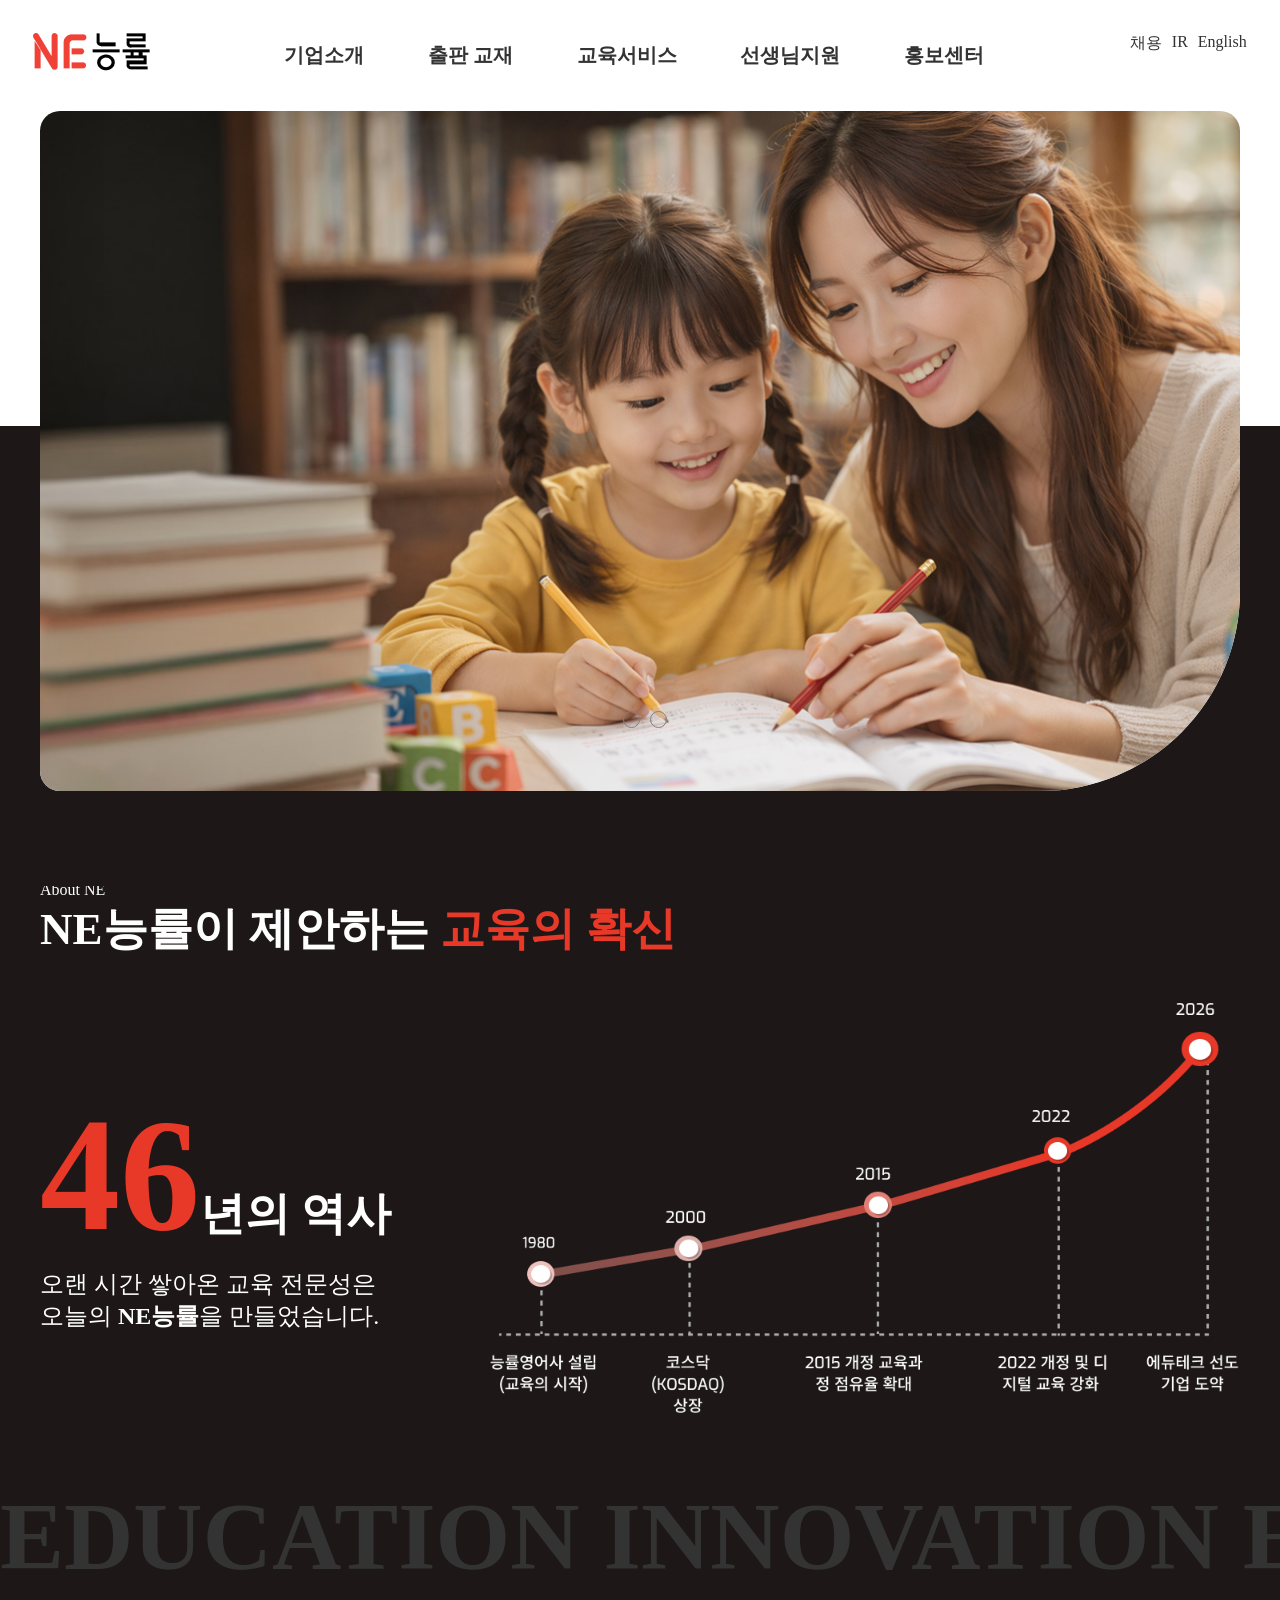
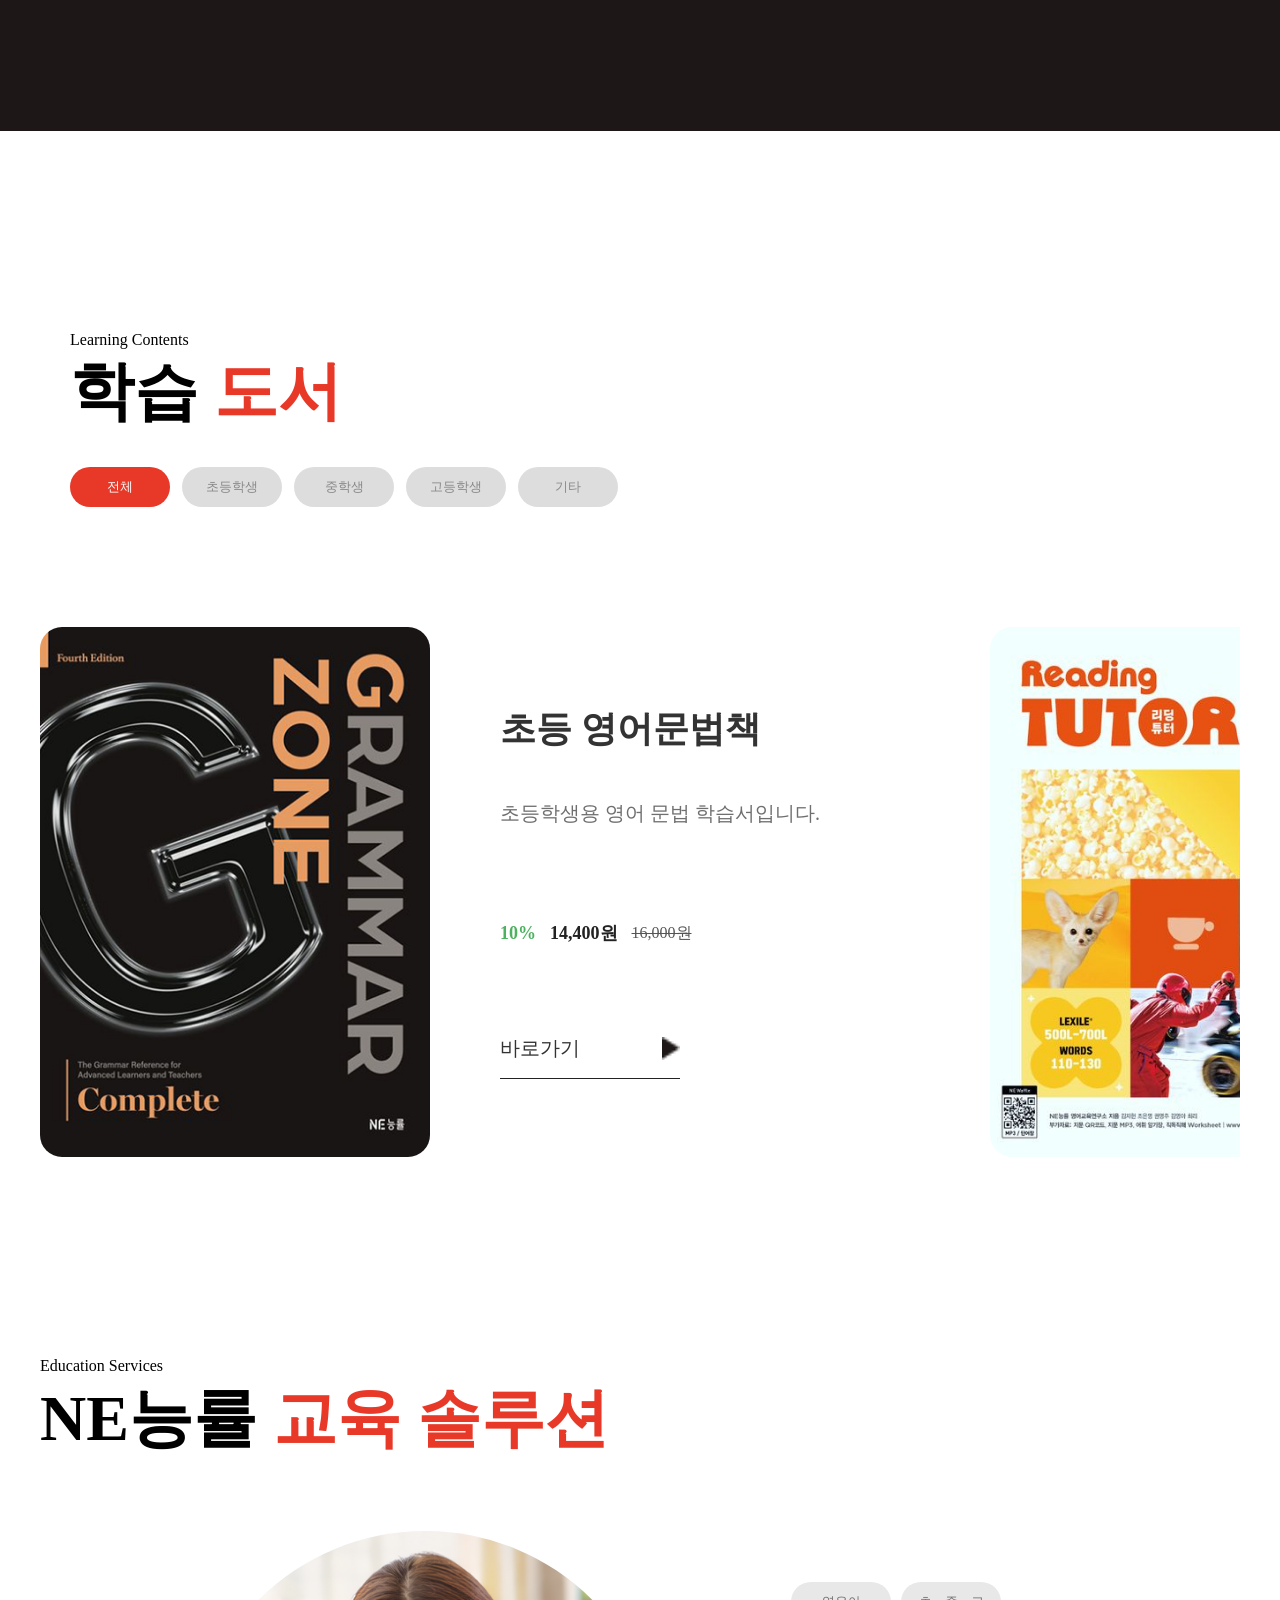
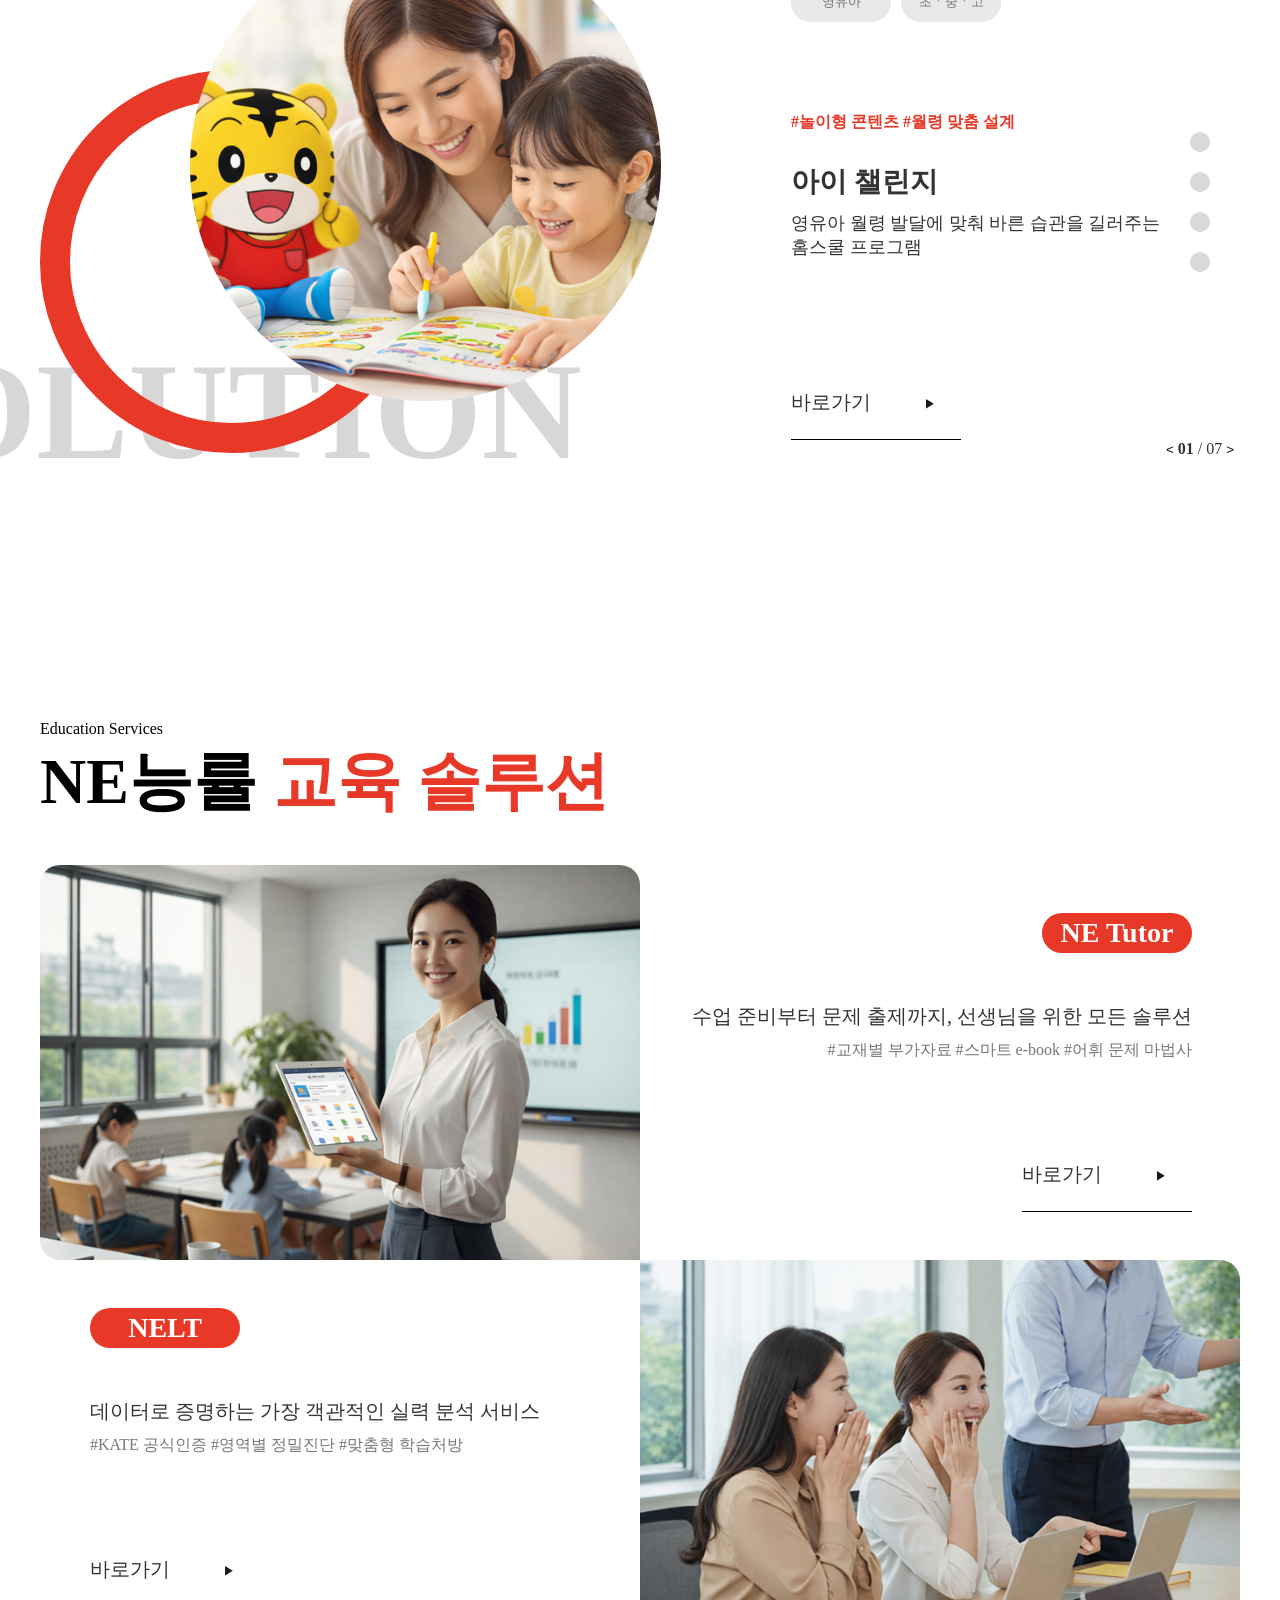
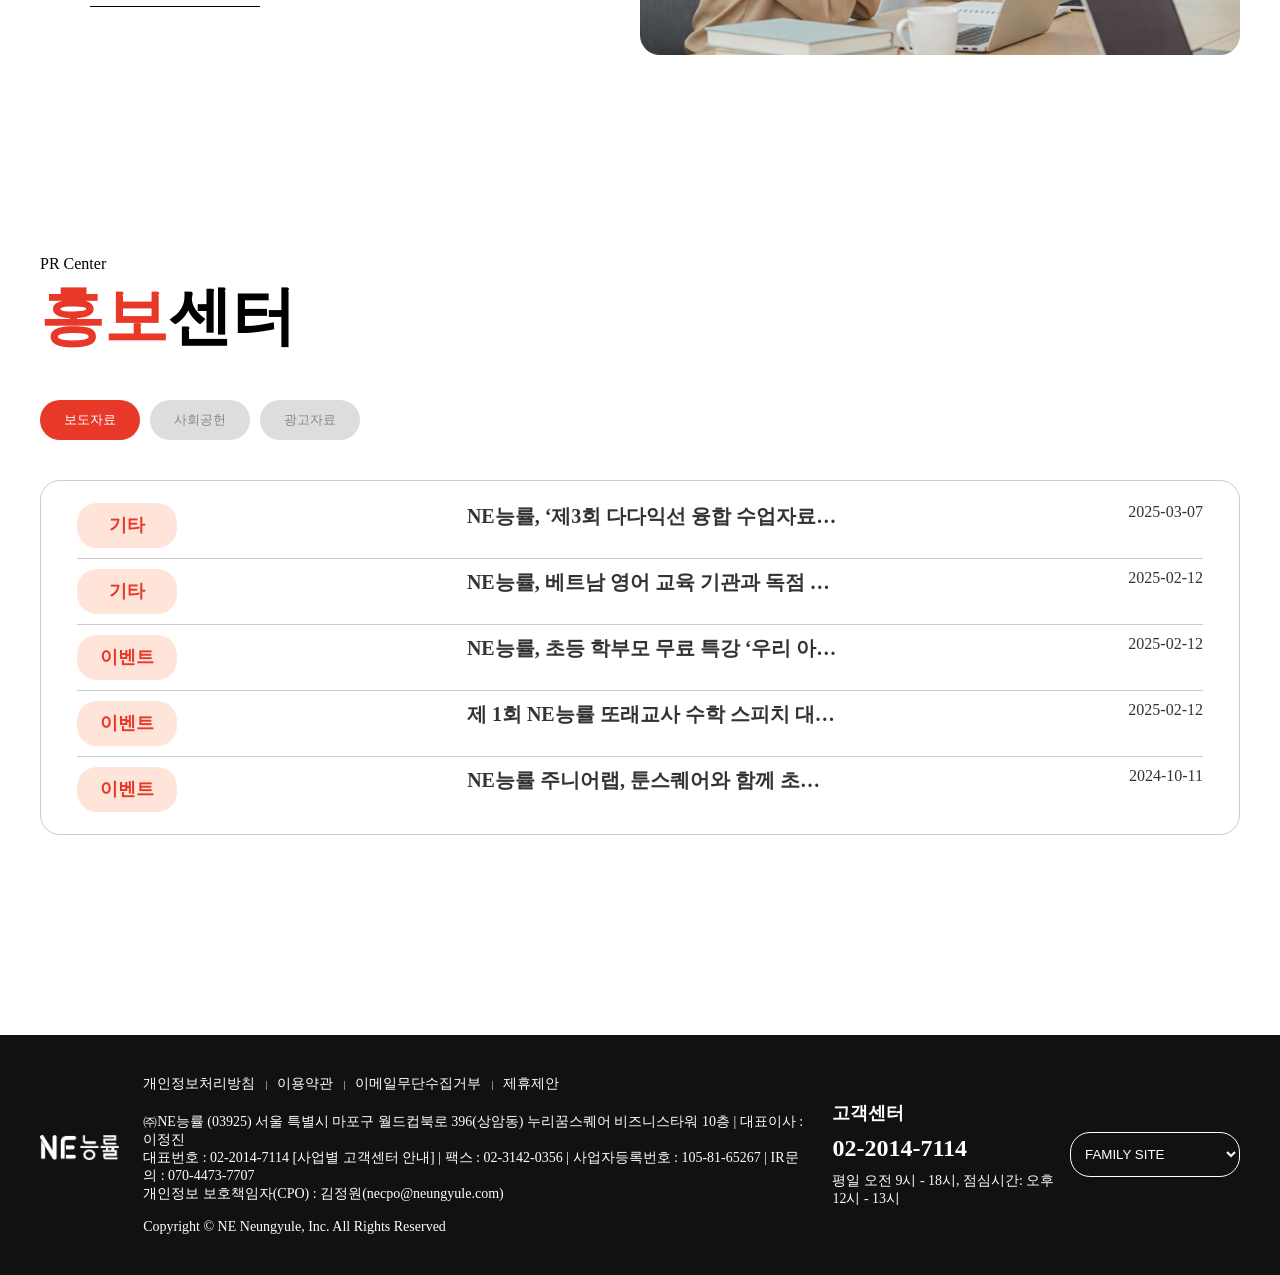
==== index.html @ dc70cdbf "Add files via upload" ====
<!DOCTYPE html>
<html lang="ko">
<head>
    <meta charset="UTF-8">
    <meta name="viewport" content="width=device-width, initial-scale=1.0">
    <title>NE 능률</title>
    <link rel="stylesheet" href="./css/reset.css">
    <link rel="stylesheet" href="./css/main.css">
    <script src="./js/jquery.js"></script>
    <script src="./js/jquery-ui.js"></script>
    <script src="./js/menu.js"></script>
</head>
<body>
    <div id="wrap">
        <header id="header">
            <div class="header_in">
                <div class="center_group">
                    <h1 class="logo"><a href="#"><img src="./images/로고.png" alt="로고이미지"></a></h1>
                    <nav id="nav">
                        <ul>
                            <li>
                                <a href="./sub1.html">기업소개</a>
                                <ul class="sub">
                                    <li><a href="#">인사말</a></li>
                                    <li><a href="#">연혁</a></li>
                                    <li><a href="#">CI 소개</a></li>
                                </ul>
                            </li>
                            <li>
                                <a href="#">출판 교재</a>
                                <ul class="sub">
                                    <li><a href="#">인사말</a></li>
                                    <li><a href="#">연혁</a></li>
                                    <li><a href="#">CI 소개</a></li>
                                </ul>
                            </li>
                            <li>
                                <a href="#">교육서비스</a>
                                <ul class="sub">
                                    <li><a href="#">인사말</a></li>
                                    <li><a href="#">연혁</a></li>
                                    <li><a href="#">CI 소개</a></li>
                                </ul>
                            </li>
                            <li>
                                <a href="#">선생님지원</a>
                                <ul class="sub">
                                    <li><a href="#">인사말</a></li>
                                    <li><a href="#">연혁</a></li>
                                    <li><a href="#">CI 소개</a></li>
                                </ul>
                            </li>
                            <li>
                                <a href="#">홍보센터</a>
                                <ul class="sub">
                                    <li><a href="#">인사말</a></li>
                                    <li><a href="#">연혁</a></li>
                                    <li><a href="#">CI 소개</a></li>
                                </ul>
                            </li>
                        </ul>
                    </nav>
                </div>
                <ul class="info_mn">
                    <li><a href="#">채용</a></li>
                    <li><a href="#">IR</a></li>
                    <li><a href="#">English</a></li>
                </ul>
                <div class="hamburger_btn">
                    <img src="./images/hamburger.png" alt="">
                </div>
            </div>
            <div class="submn_area">
            </div>
        </header>
        <main id="main">
                <div class="main_box"></div>
                <ul class="main_img">
                    <li><a href=""><img src="./images/main_img.png" alt="" srcset=""></a></li>
                    <li><a href=""><img src="./images/main_img2.png" alt="" srcset=""></a></li>
                </ul>
                <ul class="btn">
                    <li class="on"><a href="#"></a></li>
                    <li><a href="#"></a></li>
                </ul>
        </main>
        <section id="contents">
            <article id="history">
                <div class="h_section">
                    <div class="section_title">
                        <p>About NE</p>
                        <h4>NE능률이 제안하는 <span>교육의 확신</span></h4>
                    </div>
                    <div class="section_contents">
                        <div class="contents_l">
                            <h2><span>46</span>년의 역사</h2>
                            <P>오랜 시간 쌓아온 교육 전문성은<br>
                                오늘의 <b>NE능률</b>을 만들었습니다.</P>
                        </div>
                        <div class="contents_r">
                            <img src="./images/history.png" alt="">
                        </div>
                    </div>
                </div>
                 <p class="bottom_text">EDUCATION INNOVATION EDUCATION INNOVATION EDUCATION INNOVATION</p>
            </article>
            <article id="publish">
    <div class="p_section">
        <div class="section_title">
            <p>Learning Contents</p>
            <h4>학습 <span>도서</span></h4>
        </div>

        <div class="category">
            <button type="button" class="active" data-tab="all">전체</button>
            <button type="button" data-tab="elementary">초등학생</button>
            <button type="button" data-tab="middle">중학생</button>
            <button type="button" data-tab="high">고등학생</button>
            <button type="button" data-tab="etc">기타</button>
        </div>
    </div>

    <div class="books_wrap">
        <div class="slide_inner">
            <!-- 왼쪽 대표 책 + 가운데 설명 -->
            <div class="book_main">
                <div class="book_thumb">
                    <img id="mainBookImg" src="./images/book1.png" alt="초등 영어문법책">
                </div>

                <div class="book_info">
                    <h3 id="mainBookTitle">초등 영어문법책</h3>
                    <p class="b_txt" id="mainBookDesc">초등학생용 영어 문법 학습서입니다.</p>

                    <p class="price">
                        <span class="discount" id="mainBookDiscount">10%</span>
                        <span class="sale" id="mainBookSale">14,400원</span>
                        <del class="original" id="mainBookOriginal">16,000원</del>
                    </p>

                    <div class="go_btn">
                        <a id="mainBookLink" href="#">
                            <span>바로가기</span>
                            <img src="./images/Vector.png" alt="화살표">
                        </a>
                    </div>
                </div>
            </div>

            <!-- 오른쪽 미리보기 -->
            <div class="book_preview" id="previewList"></div>
        </div>
    </div>
</article>
            <article id="solution">
                    <div class="inner">
                        <div class="section_title">
                            <p>Education Services</p>
                            <h4>NE능률 <span>교육 솔루션</span></h4>
                        </div>
                        <div class="s_inner">
                            <div class="s_inner_l">
                                <div class="visual">
                                    <span class="bg_text">SOLUTION</span>
                                    <div class="red_circle"></div>
                                    <div class="main_circle"><img src="./images/soution_img1.png" alt=""></div>
                                </div>
                            </div>
                            <div class="s_inner_r">
                                <div class="r_text">
                                    <div class="category">
                                        <button>영유아</button>
                                        <button>초ㆍ중ㆍ고</button>
                                    </div>
                                    <span>#놀이형 콘텐츠 #월령 맞춤 설계</span>
                                    <h4>아이 챌린지</h4>
                                    <p>영유아 월령 발달에 맞춰 바른 습관을 길러주는<br>
                                        홈스쿨 프로그램</p>
                                    <div class="c_box">
                                        <a href="#">
                                            바로가기
                                            <img src="./images/Vector.png" alt="화살표">
                                        </a>
                                    </div>
                                </div>
                                <div class="slide_r">
                                    <div class="slide_btn">
                                        <button></button>
                                        <button></button>
                                        <button></button>
                                        <button></button>
                                    </div>
                                    <div class="slide_count">
                                        <button class="prev">&lt;</button>
                                        <span class="current">01</span>
                                        <span class="slash">/</span>
                                        <span class="total">07</span>
                                        <button class="next">&gt;</button>
                                    </div>
                                </div>
                                
                            </div>
                        </div>
                        

                    </div>

            </article>
                <article id="teacher">
                    <div class="t_section">
                        <div class="section_title">
                            <p>Education Services</p>
                            <h4>NE능률 <span>교육 솔루션</span></h4>
                        </div>
                        <div class="t_con">
                            <img src="./images/teacher_img1.png" alt="선생님이미지">
                            <div class="t_text">
                                <div class="red_btn"><a href="#">NE Tutor</a></div>
                                <p>수업 준비부터 문제 출제까지, 선생님을 위한 모든 솔루션</p>
                                <span>#교재별 부가자료 #스마트 e-book #어휘 문제 마법사</span>
                                <div class="t_box">
                                    <a href="#">
                                        바로가기
                                        <img src="./images/Vector.png" alt="화살표">
                                    </a>
                                </div>
                            </div>
                        </div>
                        <div class="b_con">
                            <div class="b_text">
                                <div class="red_btn"><a href="#">NELT</a></div>
                                <p>데이터로 증명하는 가장 객관적인 실력 분석 서비스</p>
                                <span>#KATE 공식인증 #영역별 정밀진단 #맞춤형 학습처방</span>
                                <div class="t_box">
                                    <a href="#">
                                        바로가기
                                        <img src="./images/Vector.png" alt="화살표">
                                    </a>
                                </div>
                            </div>
                            <img src="./images/teacher_img2.png" alt="선생님이미지">
                            
                        </div>
                    </div>
                </article>

                <article id="notice">
                    <div class="n_section">
                        <div class="section_title">
                            <p>PR Center</p>
                            <h4><span>홍보</span>센터</h4>
                        </div>
                        <div class="category">
                            <button class="active">보도자료</button>
                            <button>사회공헌</button>
                            <button>광고자료</button>
                        </div>
                        <div class="c_box c_box1">
                            <ul class="notice_wrap">
                                <li>
                                    <a href="#">
                                        <span class="n_category">기타</span>
                                        <strong class="title">NE능률, ‘제3회 다다익선 융합 수업자료 공모전’ 시상식 개최</strong>
                                        <span class="date">2025-03-07</span>
                                    </a>
                                </li>
                                <li>
                                    <a href="#">
                                        <span class="n_category">기타</span>
                                        <strong class="title">NE능률, 베트남 영어 교육 기관과 독점 계약 체결…글로벌 시장 확장 가속화</strong>
                                        <span class="date">2025-02-12</span>
                                    </a>
                                </li>
                                <li>
                                    <a href="#">
                                        <span class="n_category">이벤트</span>
                                        <strong class="title">NE능률, 초등 학부모 무료 특강 ‘우리 아이 진짜 문해력 키우는 달곰한 해법’ 진행</strong>
                                        <span class="date">2025-02-12</span>
                                    </a>
                                </li>
                                <li>
                                    <a href="#">
                                        <span class="n_category">이벤트</span>
                                        <strong class="title">제 1회 NE능률 또래교사 수학 스피치 대회 개최</strong>
                                        <span class="date">2025-02-12</span>
                                    </a>
                                </li>
                                <li>
                                    <a href="#">
                                        <span class="n_category">이벤트</span>
                                        <strong class="title">NE능률 주니어랩, 툰스퀘어와 함께 초중등 대상 ‘AI툰 영어독후감 경시대회’ 개최</strong>
                                        <span class="date">2024-10-11</span>
                                    </a>
                                </li>
                            </ul>
                        </div>
                        <div class="c_box c_box2"></div>
                        <div class="c_box c_box3"></div>

                    </div>

                </article>
        </section>
        <footer id="footer">
            <div class="footer_inner">
                <h1 class="logo">
                </h1>
                <div class="info">
                    <ul>
                        <li><a href="#">개인정보처리방침</a></li>
                        <li><a href="#">이용약관</a></li>
                        <li><a href="#">이메일무단수집거부</a></li>
                        <li><a href="#">제휴제안</a></li>
                    </ul>
                    <address>
                        ㈜NE능률 (03925) 서울 특별시 마포구 월드컵북로 396(상암동) 누리꿈스퀘어 비즈니스타워 10층 | 대표이사 : 이정진<br>
                        대표번호 : 02-2014-7114 [사업별 고객센터 안내] | 팩스 : 02-3142-0356 | 사업자등록번호 : 105-81-65267 | IR문의 : 070-4473-7707<br>
                        개인정보 보호책임자(CPO) : 김정원(necpo@neungyule.com)<br><br>
                        Copyright © NE Neungyule, Inc. All Rights Reserved
                    </address>
                </div>
                <div class="customer">
                    <h5>고객센터</h5>
                    <h3>02-2014-7114</h3>
                    <p>평일 오전 9시 - 18시, 점심시간: 오후 12시 - 13시</p>
                </div>
                <div class="family_site">
                    <select>
                        <option>FAMILY SITE</option>
                        <option value="https://www.naver.com/">아이챌린지</option>
                        <option value="https://www.naver.com/">NE kids</option>
                        <option value="https://www.naver.com/">NE Books</option>
                        <option value="https://www.naver.com/">NE Bulid & Grow</option>
                        <option value="https://www.naver.com/">NE Times</option>
                        <option value="https://www.naver.com/">NE Tutor</option>
                        <option value="https://www.naver.com/">NE능률 주니어랩</option>
                        <option value="https://www.naver.com/">NELT</option>
                    </select>
                </div>
            </div>

        </footer>
    </div>
    <script>
        
    </script>
</body>
</html>
---- css/main.css ----
#wrap{
    width: 100%;
}
#header{
    width: 100%;
    height: auto;
}
#header .header_in{
    margin: 0 auto;
    width: 100%;
    max-width: 1500px;
    background-color: #fff;
    display: flex;
    justify-content: space-between;
    padding: 2.6% 0;
    box-sizing: border-box;
    
}
#header .center_group{
    width: 70%;
    display: flex;
    justify-content: space-between;
    align-items: center;
}
#nav{
    width: 720px;
}
#nav > ul{
    display: flex;
    justify-content: space-between;
    gap:2vw;
}
#nav li{
    margin-right: 20px;
    position: relative;
}
#nav a{
    font-size: 20px;
    font-weight: 700;
}

#header .info_mn{
    display: flex;
    gap: 10px;
}
#header .info_mn a{
    font-size: 16px;
}
#header .hamburger_btn{
    display: none;
}
#header{
    position: relative;
}
#nav .sub{
    position: absolute;
    top: 300%;
    left: 50%;
    transform: translateX(-50%);
    min-width: 160px;
    padding-top: 20px;
    text-align: center;
    z-index: 200;
}
#nav .sub li{
    padding: 10px 0;
}
#nav .sub li a{
    display: block;
    font-size: 18px;
    font-weight: 400;
    white-space: nowrap;
}
.submn_area{
    position: absolute;
    top: 100%;
    left: 0;
    z-index: 100;
    width: 100%;
    height: 250px;
    background: #f8f8f8;
    overflow: hidden;
    border-top:1px solid #ccc;
    border-radius: 0 0 50px 50px;
}

#main{
    width: 100%;
    height: 770px;
    position: relative;
}
#main .main_box{
    width: 100%;
    height: 460px;
    background-color: #1D1717;
    position: absolute;
    top: 315px;
}
#main .main_img{
    margin: 0 auto;
    width: calc(100% - 80px);
    max-width: 1500px;
    /* min-height: 230px;
    max-height: 680px; */
    height: 680px;
    border-radius: 20px 20px 200px 20px;
    background-color: aliceblue;
    position: absolute;
    top: 0;
    left: 50%;
    transform: translateX(-50%);
    overflow: hidden;
}
#main .main_img li img{
    width: 100%;
    height: 100%;
    object-fit: cover;
    display: block;
}
.main_img li{
    position: absolute;
}
.main_img li:nth-child(1){
    width: 100%;
    height: 100%;
    top: 0;
    left: 0;
}
.main_img li:nth-child(2){
    width: 100%;
    height: 100%;
    top: 0;
    left: 100%;
}
#main .btn{
    position: absolute;
    top: 600px;
    left: 50%;
    transform: translateX(-50%);
}

#main .btn li{
    float: left;
    width: 15px;
    height: 15px;
    border: 1px solid gray;
    border-radius: 50%;
    margin-left: 10px;
    overflow: hidden;
}
#main .btn li:hover a{
    display: block;
    width: 15px;
    height: 15px;
    background-color: black;
}


#contents{
    width: 100%;
}
#history{
    width: 100%;
    height: 940px;
    background-color:#1D1717;
    overflow: hidden;
}
#history .h_section{
    margin: 0 auto;
    max-width: 1500px;
    width: 100%;
}
#history .section_title{
    padding-bottom: 40px;
}
#history .section_title p{
    font-size: 16px;
    color: #fff;
}
#history .section_title h4{
    font-size: 45px;
    color: #fff;
}
#history .section_title span{
    color: #E83828;
}
#history .section_contents{
    display: flex;
    justify-content: space-between;
    align-items: center;
}
#history .contents_l{
    width: 37%;
}
#history .contents_l h2{
    font-size: 45px;
    color: #fff;
}
#history .contents_l span{
    font-size: 160px;
    color: #E83828;
}
#history .contents_l p{
    font-size: 24px;
    color: #fff;
}
#history .contents_r{
    width: 63%;
}
#history .contents_r>img{
    width: 100%;
}
#history .bottom_text{
    padding-top: 5%;
    font-size: 96px;
    color: #333;
    font-weight: 900;
    white-space: nowrap;
    overflow: hidden;
}
#publish{
        width: 100%;
        overflow: hidden; /* 오른쪽 일부 잘리게 */
        padding: 30px 0 80px;
        margin-top: 200px;
    }

    /* 제목/버튼 영역 */
    #publish .p_section{
        width: 100%;
        max-width: 1500px;
        margin: 0 auto;
        padding: 0 30px;
    }

    #publish .section_title{
        margin-bottom: 40px;
    }

    #publish .section_title p{
        font-size: 16px;
        color: #000;
        margin-bottom: 8px;
    }

    #publish .section_title h4{
        font-size: 64px;
        line-height: 1.1;
        font-weight: 800;
        color: #000;
    }

    #publish .section_title span{
        color: #E83828;
    }

    #publish .category{
        display: flex;
        gap: 12px;
        flex-wrap: wrap;
    }

    #publish .category button{
        width: 100px;
        height: 40px;
        border-radius: 50px;
        background-color:#ddd;
        color: #888;
        border: none;
        cursor: pointer;
    }

    #publish .category button.active{
        background: #E83828;
        color: #fff;
    }

    /* 책 전체 영역 */
    #publish .books_wrap{
        width: 100%;
        margin-top: 120px;
        margin-left: 13%;
        overflow: hidden; /* 오른쪽 일부 잘리게 */
    }

    /*
      이 줄이 핵심
      가운데 정렬된 컨테이너가 아니라
      왼쪽에서 시작해서 오른쪽이 잘리도록 크게 잡음
    */
    #publish .slide_inner{
        display: flex;
        align-items: center;
        gap: 90px;
        width: max-content;
    }

    #publish .book_main{
        display: flex;
        align-items: center;
        gap: 70px;
        flex-shrink: 0;
    }

    #publish .book_thumb{
        flex-shrink: 0;
    }

    #publish .book_thumb img{
        width: 390px;
        height: 530px;
        object-fit: cover;
        border-radius: 22px;
        display: block;
    }

    #publish .book_info{
        width: 400px;
        flex-shrink: 0;
    }

    #publish .book_info h3{
        font-size: 36px;
        line-height: 1.35;
        margin-bottom: 42px;
        word-break: keep-all;
    }

    #publish .b_txt{
        font-size: 20px;
        line-height: 1.8;
        color: #6f6f6f;
        margin-bottom: 90px;
        word-break: keep-all;
    }

    #publish .price{
        display: flex;
        align-items: center;
        gap: 14px;
        margin-bottom: 90px;
        flex-wrap: wrap;
    }

    #publish .discount{
        font-size: 18px;
        font-weight: 700;
        color: #4db25f;
    }

    #publish .sale{
        font-size: 18px;
        font-weight: 700;
        color: #222;
    }

    #publish .original{
        font-size: 16px;
        color: #555;
    }

    #publish .go_btn{
        width: 180px;
        padding-bottom: 16px;
        border-bottom: 1px solid #222;
    }

    #publish .go_btn a{
        display: flex;
        align-items: center;
        justify-content: space-between;
        font-size: 20px;
    }

    #publish .go_btn img{
        width: 18px;
        display: block;
    }

    /* 오른쪽 미리보기 */
    #publish .book_preview{
        display: flex;
        align-items: center;
        gap: 90px;
        flex-shrink: 0;
    }

    #publish .preview_item{
        flex-shrink: 0;
        cursor: pointer;
        transition: 0.3s;
        opacity: 1;
    }

    #publish .preview_item img{
        width: 390px;
        height: 530px;
        object-fit: cover;
        border-radius: 22px;
        display: block;
    }

    /* 선택된 오른쪽 책은 살짝 떠보이게 */
    #publish .preview_item.active{
        transform: translateY(-8px);
    }

    /* 비선택 미리보기는 살짝 어둡게 */
    #publish .preview_item.dim{
        opacity: 0.55;
    }

    #publish .preview_item:hover{
        transform: translateY(-8px);
    }

#solution{
    width: 100%;
}
#solution .inner{
    margin: 200px auto;
    width: 100%;
    max-width: 1500px;

}
#solution .section_title{
    padding-bottom: 40px;
}
#solution .section_title p{
    font-size: 16px;
    color: #000;
}
#solution .section_title h4{
    font-size: 64px;
    font-weight: 800;
    color: #000;
}
#solution .section_title span{
    color: #E83828;
}
#solution .s_inner_l{
    width: 56%;
    display: flex;
    align-items: center;
}
#solution .s_inner{
    display: flex;
    justify-content: space-between;

}
#solution .s_inner_r{
    display: flex;
    align-items: center;
}
#solution .category{
    display: flex;
    gap: 10px;
}
#solution .category button{
    width: 100px;
    height: 40px;
    border-radius: 50px;
    background-color: #D9D9D9;
    color: #1D1717;
    border: none;
    opacity: 60%;
}
#solution .slide_btn{
    display: flex;
    flex-direction: column;
    justify-content: center;
    align-items: center;
    gap:20px;
    height: 600px;
}

#solution .slide_btn button{
    width: 20px;
    height: 20px;
    border-radius: 50%;
    border: none;
    background: #d9d9d9;
    padding: 0;
    cursor: pointer;
}
#solution .r_text{
    width:calc(100% - 80px);
    display: flex;
    flex-direction: column;
    justify-content: center;
}
#solution .slide_r{
    width: 80px;
    height: 80%;
    display: flex;
    flex-direction: column;
    justify-content: space-between;
    align-items: center;
}
#solution .slide_count{
    font-size: 16px;
}
#solution .slide_count button{
    border: none;
    background-color: transparent;


}
#solution .slide_count .current{
    font-weight: 800;
}
#solution .r_text span{
    padding-top: 90px;
    font-size: 16px;
    color: #E83828;
    font-weight: 600;
}
#solution .r_text h4{
    padding-top: 30px;
    font-size: 28px;
}
#solution .r_text .c_box{
    width: 170px;
    height: 50px;
    border-bottom: 1px solid #000;
}
#solution .r_text .c_box img{
    padding-left: 50px;
}
#solution .r_text a{
    font-size: 20px;
}
#solution .r_text p{
    padding-top: 10px;
    padding-bottom: 130px;
    font-size: 18px;
}

#solution .visual{
    position: relative;
    width: 100%;
    aspect-ratio: 84 / 70;
    min-height: 320px;
}
#solution .visual .bg_text{
    position: absolute;
    left: -28%;
    bottom: 0;
    font-size: 10.8vw;
    color: #D7D7D7;
    font-weight: 900;
}
#solution .visual .red_circle{
    position: absolute;
    left: 0;
    bottom: 3vw;
    width: 48%;
    aspect-ratio: 1 / 1;
    border-radius: 50%;
    border: 30px solid #E83828;

}
#solution .visual .main_circle{
    position: absolute;
    top: 0;
    right: 4vw;
    width: 70%;
    aspect-ratio: 1 / 1;
    border-radius: 50%;
    background-color: #ccc;
    overflow: hidden;
}
#solution .visual .main_circle img{
    width: 100%;
}
#teacher{
    width: 100%;
}
#teacher .t_section{
    margin: 0 auto;
    width: 100%;
    max-width: 1500px;
}
#teacher .section_title{
    padding-bottom: 40px;
}
#teacher .section_title p{
    font-size: 16px;
    color: #000;
}
#teacher .section_title h4{
    font-size: 64px;
    color: #000;
}
#teacher .section_title span{
    color: #E83828;
}
#teacher .t_con{
    display: flex;
    justify-content: space-between;
}
#teacher .t_con > img{
    width: 50%;
    max-height: 450px;
    height: auto;
    object-fit: cover;
    border-radius: 20px 20px 0 20px;
}
#teacher .t_text{
    max-height: 450px;
    height: auto;
    padding: 4%;
    display: flex;
    flex-direction: column;
    justify-content: center;
    box-sizing: border-box;
    align-items: flex-end;
}
#teacher .b_text{
    max-height: 450px;
    height: auto;
    padding: 4%;
    display: flex;
    flex-direction: column;
    justify-content: center;
    box-sizing: border-box;
}
#teacher .red_btn{
    width: 150px;
    height: 40px;
    background-color: #E83828;
    border-radius: 20px;
    display: flex;
    justify-content: center;
    align-items: center;
}
#teacher .red_btn a{
    font-size: 28px;
    color: #fff;
}
#teacher .t_text span{
    font-size: 16px;
    padding-top: 10px;
    color: #777;
}
#teacher .t_text .t_box{
    padding-top: 100px;
    width: 170px;
    height: 50px;
    border-bottom: 1px solid #000;
}
#teacher .t_box a{
    font-size: 20px;
}
#teacher .t_text .t_box > img{
    padding-left: 50px;
}


#teacher .b_con{
    display: flex;
    justify-content: space-between;
}
#teacher .b_con > img{
    width: 50%;
    max-height: 450px;
    height: auto;
    object-fit: cover;
    border-radius: 0 20px 20px 20px;
}
#teacher .red_btn{
    width: 150px;
    height: 40px;
    background-color: #E83828;
    border-radius: 20px;
    display: flex;
    justify-content: center;
    align-items: center;
}
#teacher .red_btn a{
    font-size: 28px;
    color: #fff;
    font-weight: 700;
}
#teacher .t_text p,.b_text p{
    font-size: 20px;
    padding-top: 50px;
}
#teacher .b_text span{
    font-size: 16px;
    padding-top: 10px;
    color: #777;
}
#teacher .b_text .t_box{
    padding-top: 100px;
    width: 170px;
    height: 50px;
    border-bottom: 1px solid #000;
}
#teacher .t_box a{
    font-size: 20px;
}
#teacher .b_text, .t_box img{
    padding-left: 50px;
}

#notice{
    width: 100%;
}
#notice .n_section{
    margin: 200px auto;
    width: 100%;
    max-width: 1500px;
    
}
#notice .section_title{
    padding-bottom: 40px;
}
#notice .section_title p{
    font-size: 16px;
    color: #000;
}
#notice .section_title h4{
    font-size: 64px;
    color: #000;
}
#notice .section_title span{
    color: #E83828;
}

#notice .category{
    display: flex;
    gap: 10px;
}
#notice .category button{
    width: 100px;
    height: 40px;
    border-radius: 50px;
    background-color: #D9D9D9;
    color: #1D1717;
    border: none;
    cursor: pointer;
}
#notice .notice_wrap{
    width: 100%;
    padding: 1% 3%;
    border: 1px solid #ccc;
    border-radius: 20px;
    box-sizing: border-box;
    margin-top: 40px;
}
#notice .notice_wrap li{
    border-bottom:1px solid #ccc ;
}
#notice .notice_wrap li:last-child{
    border: none;
}
#notice .notice_wrap a{
    display: flex;
    justify-content: space-between;
    padding: 10px 0;

}
#notice .n_category{
    display: inline-block;
    width: 100px;
    height: 45px;
    background-color: #FFE5D9;
    color: #E83828;
    border-radius: 20px;
    text-align: center;
    line-height: 45px;
    font-size: 18px;
    font-weight: 600;
}
#notice .title{
    width: 33%;
    font-size: 20px;
    white-space:nowrap;
    overflow: hidden;
    text-overflow: ellipsis;
}
#notice .date{
    font-size: 16px;
}
#notice .c_box2{
    width: 100%;
    padding: 1% 3%;
    border: 1px solid #ccc;
    border-radius: 20px;
    box-sizing: border-box;
    margin-top: 40px;
}
#notice .c_box3{
    width: 100%;
    padding: 1% 3%;
    border: 1px solid #ccc;
    border-radius: 20px;
    box-sizing: border-box;
    margin-top: 40px;
}
#notice .category button {
    background: #ddd;
    color: #888;
}

#notice .category button.active {
    background: #E83828;
    color: #fff;
}
#footer{
    width: 100%;
    background-color: #111;
}
#footer .footer_inner{
    margin: 0 auto;
    padding: 40px 0;
    width: 100%;
    max-width: 1500px;
    box-sizing: border-box;
    display: flex;
    justify-content: space-between;
    align-items: center;
}
#footer .logo{
    width: 100px;
    height: 40px;
    background:url(../images/footer_logo.png) no-repeat 50% 0;
    background-size: contain;
}
#footer .info{
    width: 840px;
    color: #fff;
    font-size: 14px;
    padding: 0 2%;
}
#footer .customer{
    width: 300px;
    color: #fff;
    display: flex;
    flex-direction: column;
    justify-content: center;
    gap: 10px;
}
#footer .customer h5{
    font-size: 18px;
}
#footer .customer p{
    font-size: 14px;
}
#footer .customer h3{
    font-size: 24px;
}

#footer .family_site select{
    width: 170px;
    height: 45px;
    border: 1px solid #fff;
    background-color: transparent;
    border-radius: 20px;
    color: #fff;
    padding: 10px;
}
#footer .family_site select option{
    color: #000;
}
#footer .info ul{
    display: flex;
}
#footer .info li a{
    color: #fff;
}
#footer .info li::after{
    content: "|";
    font-size: 10px;
    padding: 0 10px;
}
#footer .info li:last-child::after{
    content: "";
}
#footer address{
    padding-top: 20px;
    font-style: normal;
    box-sizing: border-box;
}

@media screen and (max-width:1500px) {
    #header .header_in{
    padding: 2.6%;
    
    }
    #header .center_group{
        width: 80%;
    }
    #history .h_section{
        padding: 0 40px;
        box-sizing: border-box;
    }
    #publish{
        padding: 0 40px;
        box-sizing: border-box;
    }
    #solution .inner{
        padding: 0 40px;
        box-sizing: border-box;
    }
    #teacher .t_section{
        padding: 0 40px;
        box-sizing: border-box;
    }
    #notice .n_section{
        padding: 0 40px;
        box-sizing: border-box;
    }
    #footer .footer_inner{
        padding: 40px;
        box-sizing: border-box;
    }
    #publish .books_wrap{
        margin-left: 0;
    }
    #history{
        height: 850px;
    }
}
@media screen and (max-width:1024px){
    #header .info_mn{
        display: none;
    }
    #header .hamburger_btn{
    display: block;
    }
    #header .hamburger_btn img{
        width: 100%;
    }
    #nav ul{
        display: none;
    }
    #nav a{
        font-size: 18px;
    }
    #main{
        height: 620px;
    }

    #main .main_box{
        top: 250px;
        height: 375px;
    }

    #main .main_img{
        width: calc(100% - 40px);
        height: 520px;
        border-radius: 20px 20px 120px 20px;
    }
    #history{
        height: 700px;
    }
    #history .contents_l h2{
        font-size: 36px;
    }
    
    #history .section_title h4,
    #publish .section_title h4,
    #solution .section_title h4,
    #teacher .section_title h4,
    #notice .section_title h4{
        font-size: 36px;
    }
    #history .contents_l p{
        font-size: 20px;
    }
    #history .contents_l span{
        font-size: 96px;
    }

    #teacher .t_text p,
    #teacher .b_text p{
        font-size: 18px;
    }
    #footer .info li::after{
        content: "";
    }
    
    
    

}
@media screen and (max-width:768px){
    #main{
        height: 430px;
    }

    #main .main_box{
        top: 170px;
        height: 265px;
    }

    #main .main_img{
        width: calc(100% - 32px);
        height: 320px;
        border-radius: 16px 16px 70px 16px;
        background-image: url(../images/mobile_main_img.png);
        background-position: center top;
        background-size: cover;
    }
    #solution .s_inner{
        flex-direction: column;
    }
    #solution .s_inner_l{
        width: 100%;
    }
    #solution .s_inner_r{
        width: 100%;
        flex-direction: column;
    }
    #solution .r_text{
        width: 100%;
        align-items: center;
    }
    #solution .r_text p{
        text-align: center;
    }
    #solution .slide_btn{
        display: none;
    }
    #solution .slide_count{
        display: none;
    }
    #teacher .t_con{
        display: flex;
        flex-direction: column;
    }
    #teacher .t_con > img{
        width: 100%;
    }
    #teacher .t_text{
        width: 100%;
        align-items: center;
        padding: 4%;
        box-sizing: border-box;
    }
    #teacher .t_text p{
        text-align: center;
    }
    #teacher .b_con{
        display: none;
    }
    #footer .footer_inner{
        flex-direction: column;
        align-items: flex-start;
        padding: 40px;
    }
    
    #footer .info{
        width: 100%;
    }
    #footer .customer{
        padding: 20px 0;
    }
    #solution .visual .red_circle{
        border: 20px solid #E83828;
    }
    #solution .r_text span{
        padding-top: 50px;
    }
    #solution .r_text p{
        padding-bottom: 100px;
    }
     
    #history .section_title h4,
    #publish .section_title h4,
    #solution .section_title h4,
    #teacher .section_title h4,
    #notice .section_title h4{
        font-size: 28px;
    }
    #history .contents_l p{
        font-size: 16px;
    }

    #teacher .t_text p,
    #teacher .b_text p{
        font-size: 16px;
    }
    #history .contents_l span{
        font-size: 48px;
    }
    #history .contents_l h2{
        font-size: 24px;
    }

    #history .bottom_text{
        font-size: 60px;
    }
    #history .section_title p,
    #publish .section_title p,
    #solution .section_title p,
    #teacher .section_title p,
    #notice .section_title p,
    #teacher .t_text span,
    #teacher .b_text span,
    #notice .date{
        font-size: 14px;
    }
    #history {
        height: 500px;
    }
    #footer .info{
        padding: 0;
    }
    @media (max-width: 1600px){
        #publish .slide_inner{
            padding-left: 120px;
        }
    }

    @media (max-width: 1200px){
        #publish .section_title h4{
            font-size: 56px;
        }

        #publish .slide_inner{
            gap: 50px;
            padding-left: 30px;
        }

        #publish .book_main{
            gap: 40px;
        }

        #publish .book_thumb img,
        #publish .preview_item img{
            width: 300px;
            height: 420px;
        }

        #publish .book_info{
            width: 320px;
        }

        #publish .book_info h3{
            font-size: 28px;
        }

        #publish .b_txt{
            font-size: 18px;
        }
    }
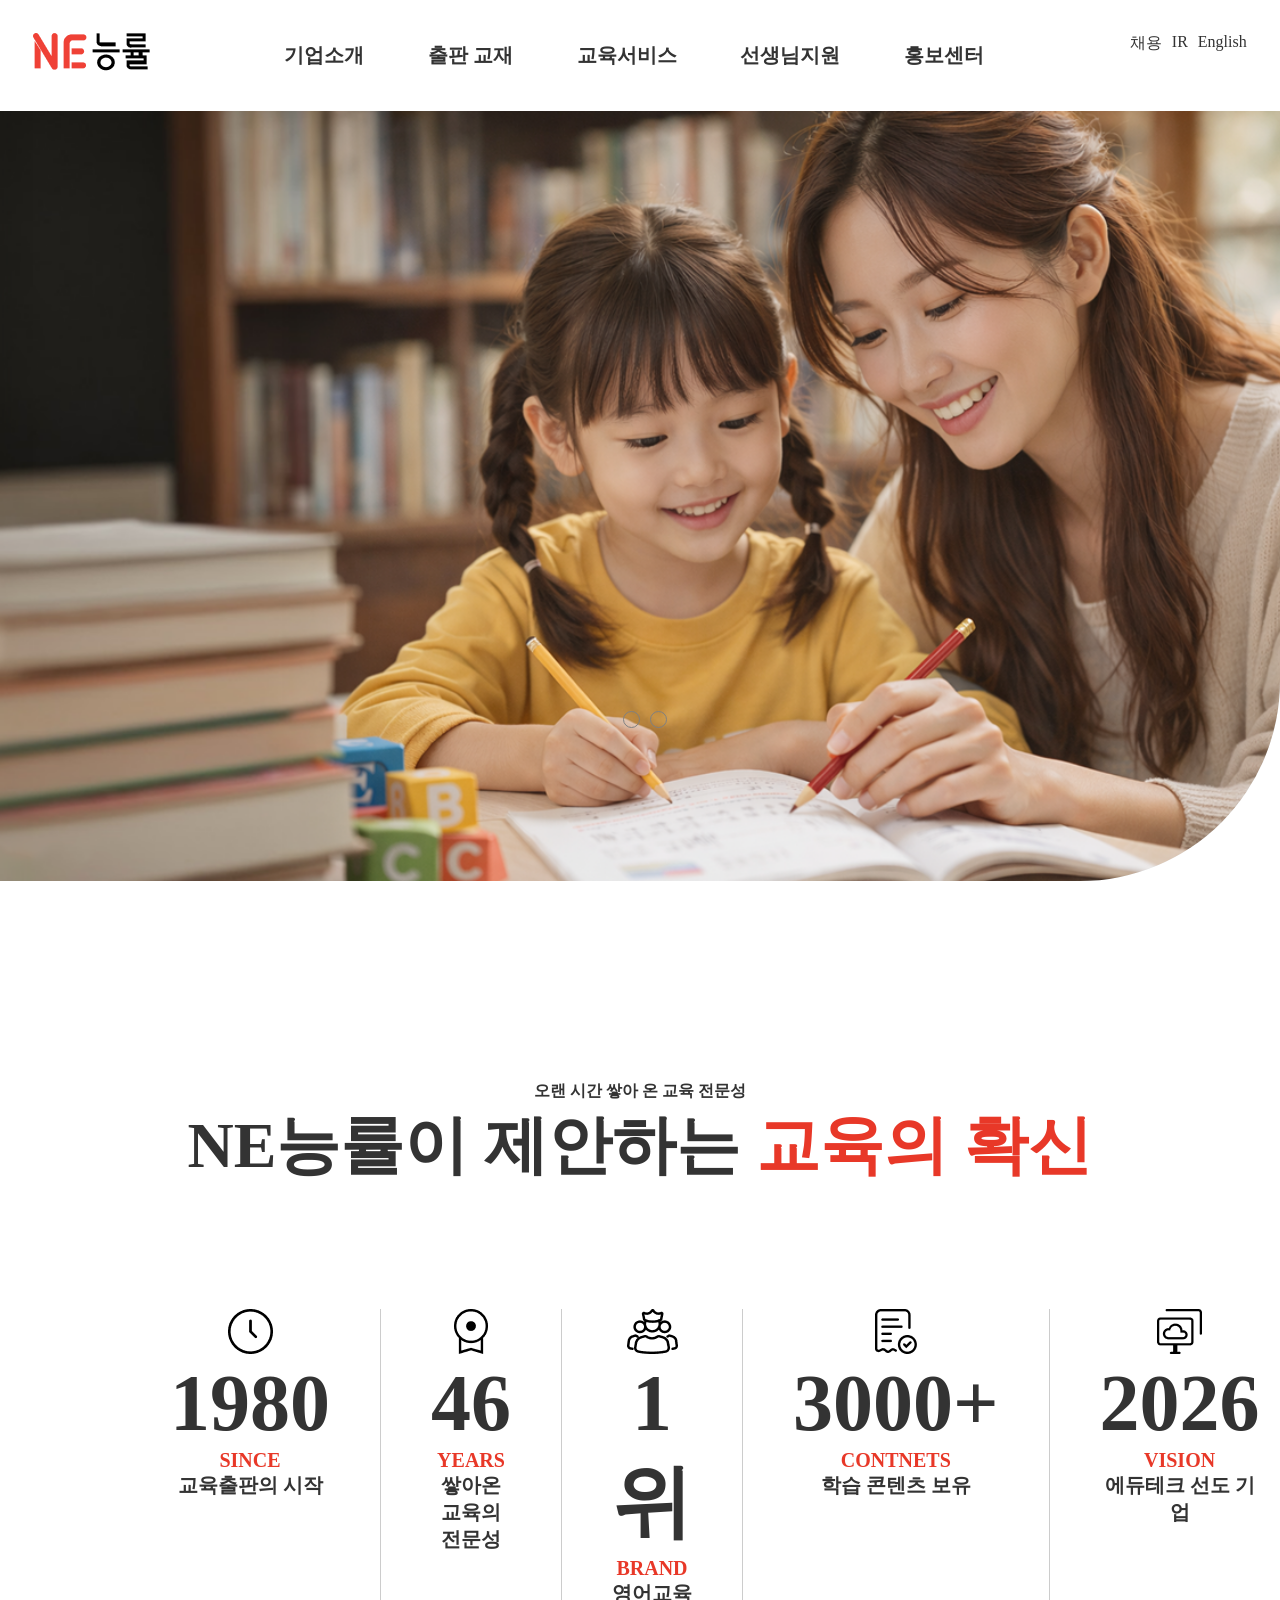
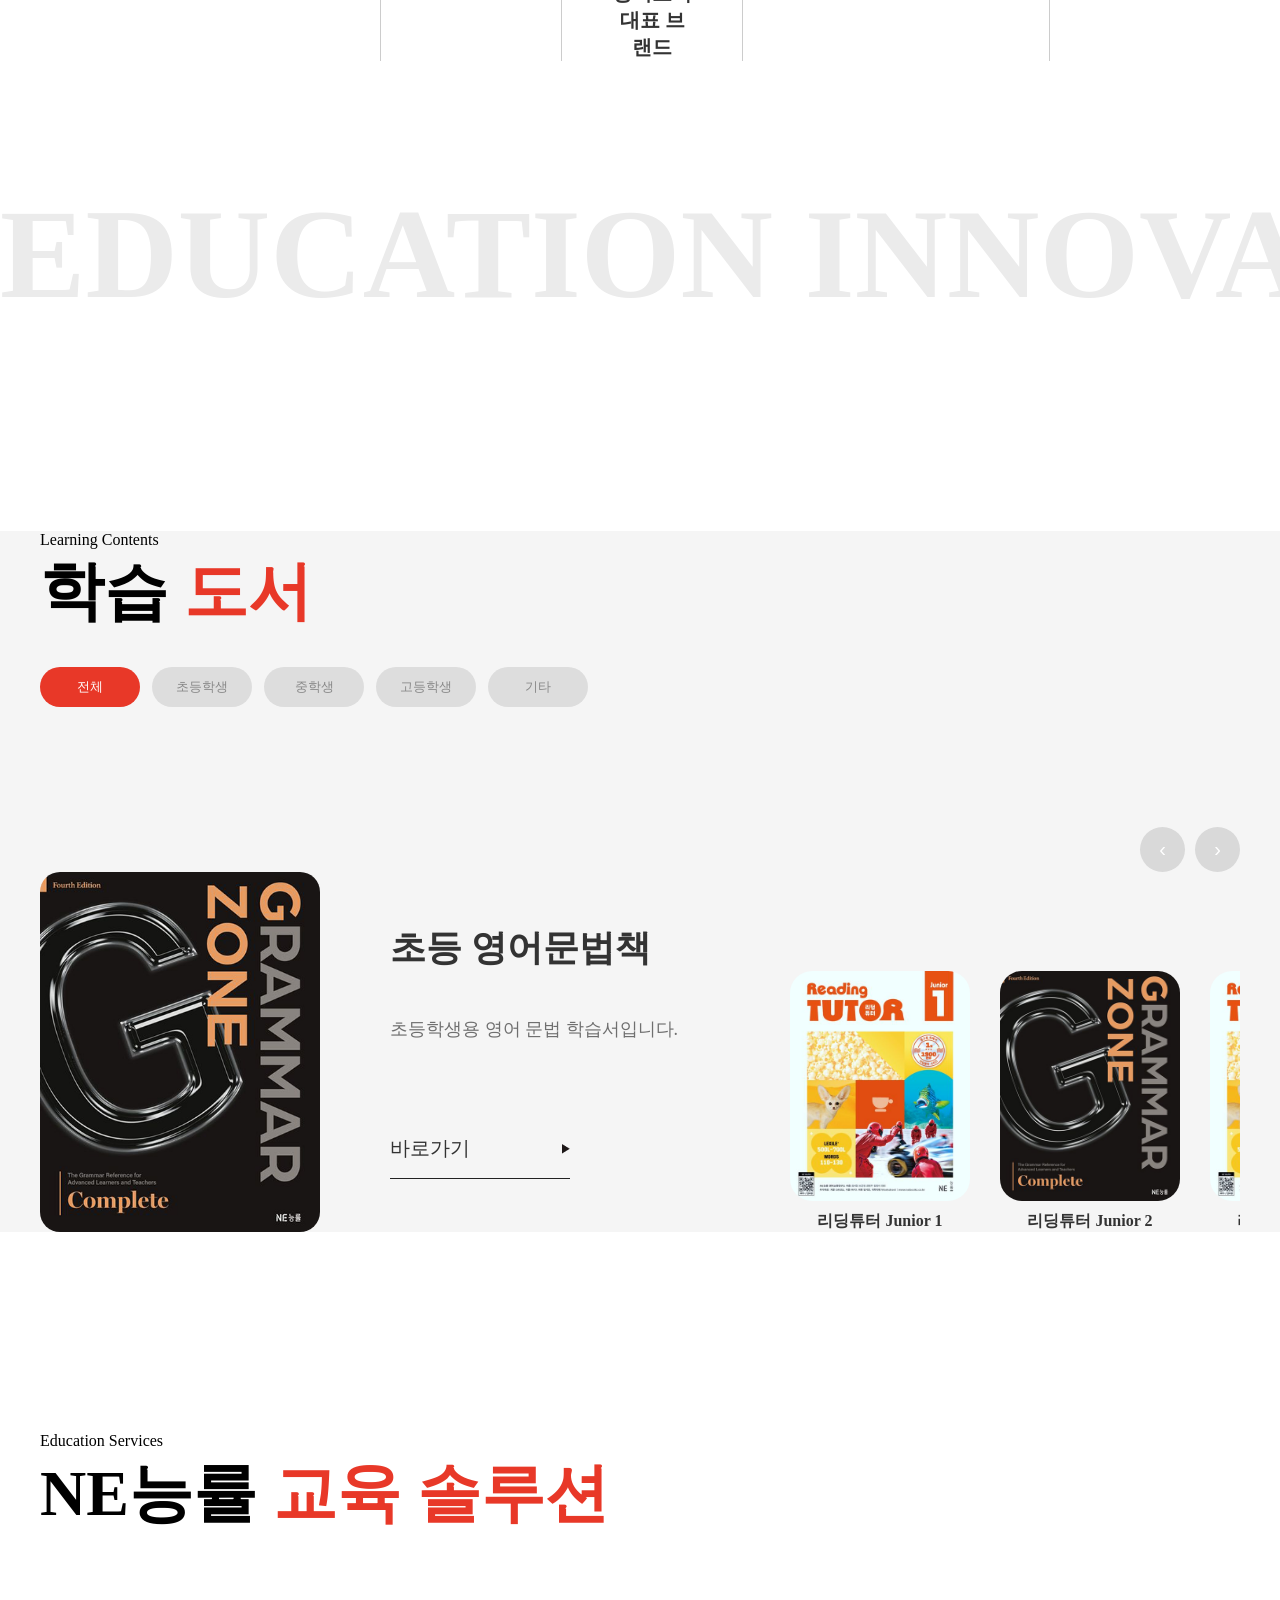
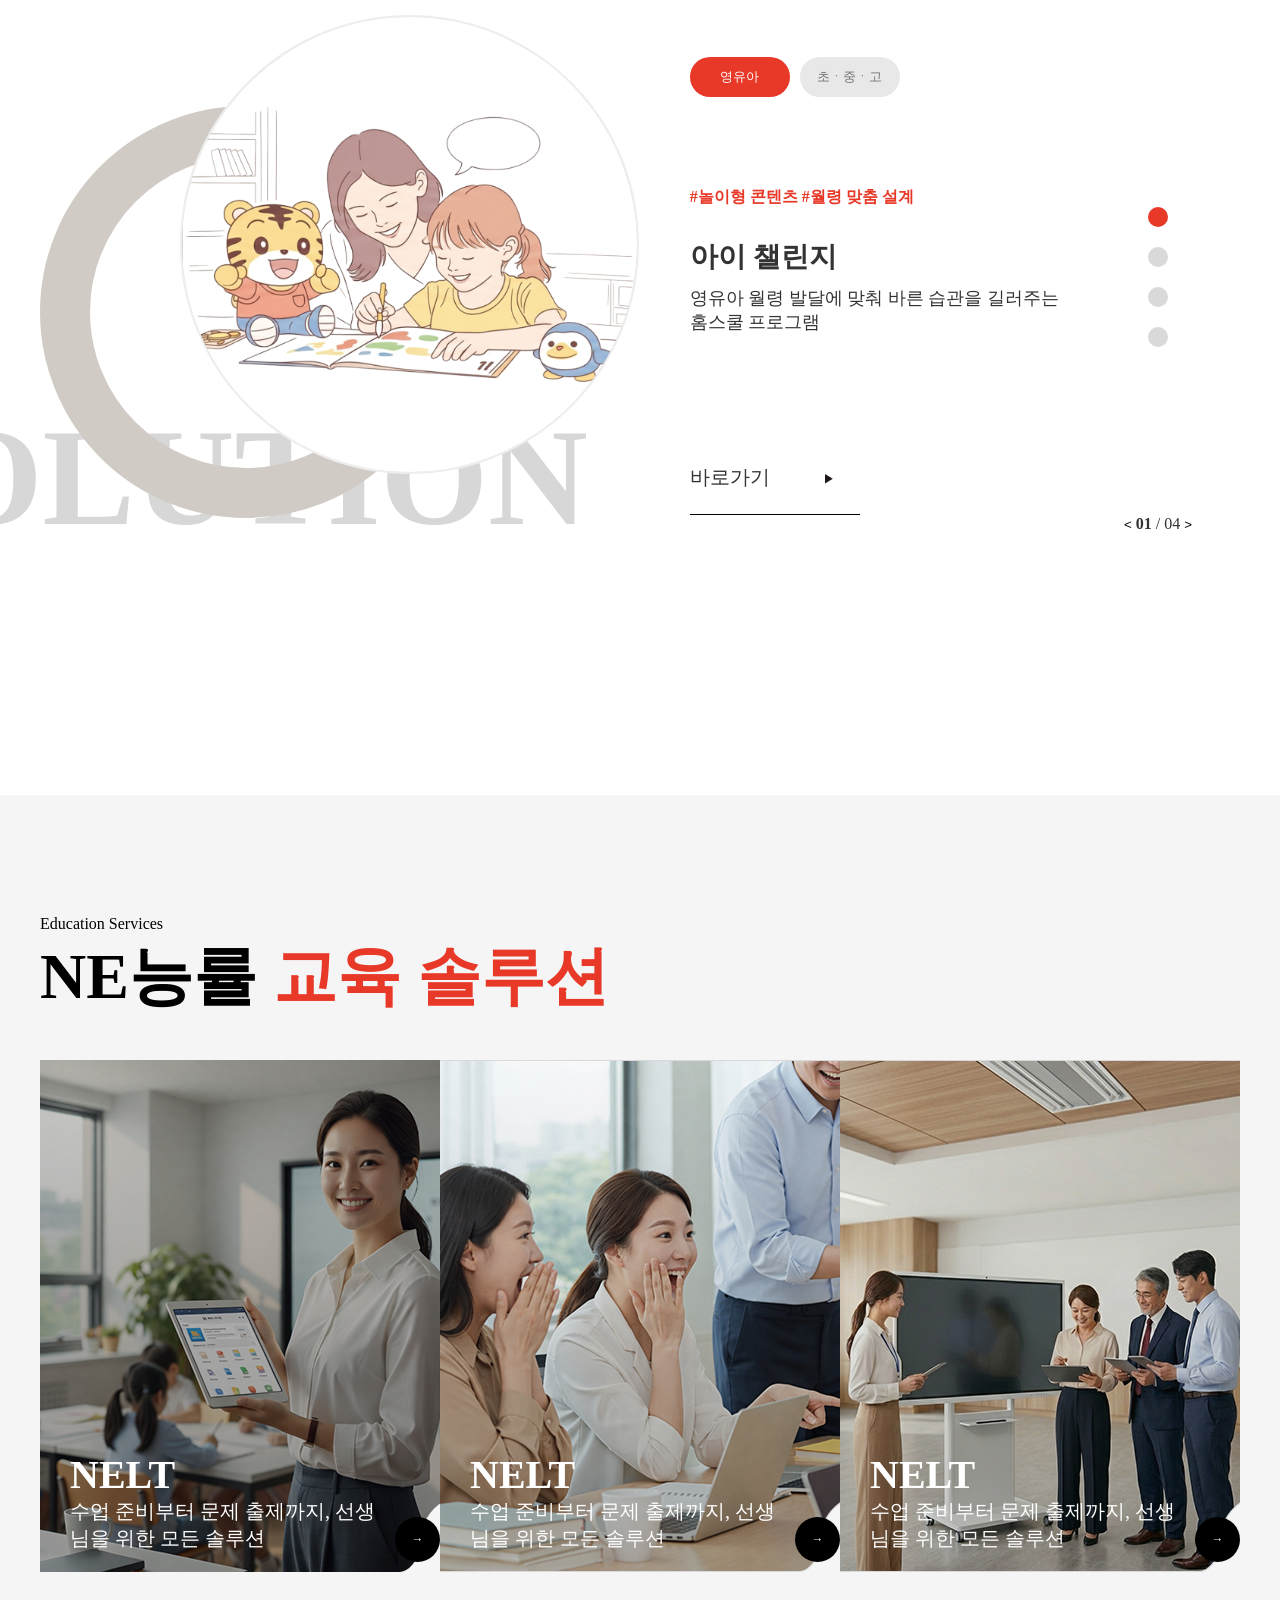
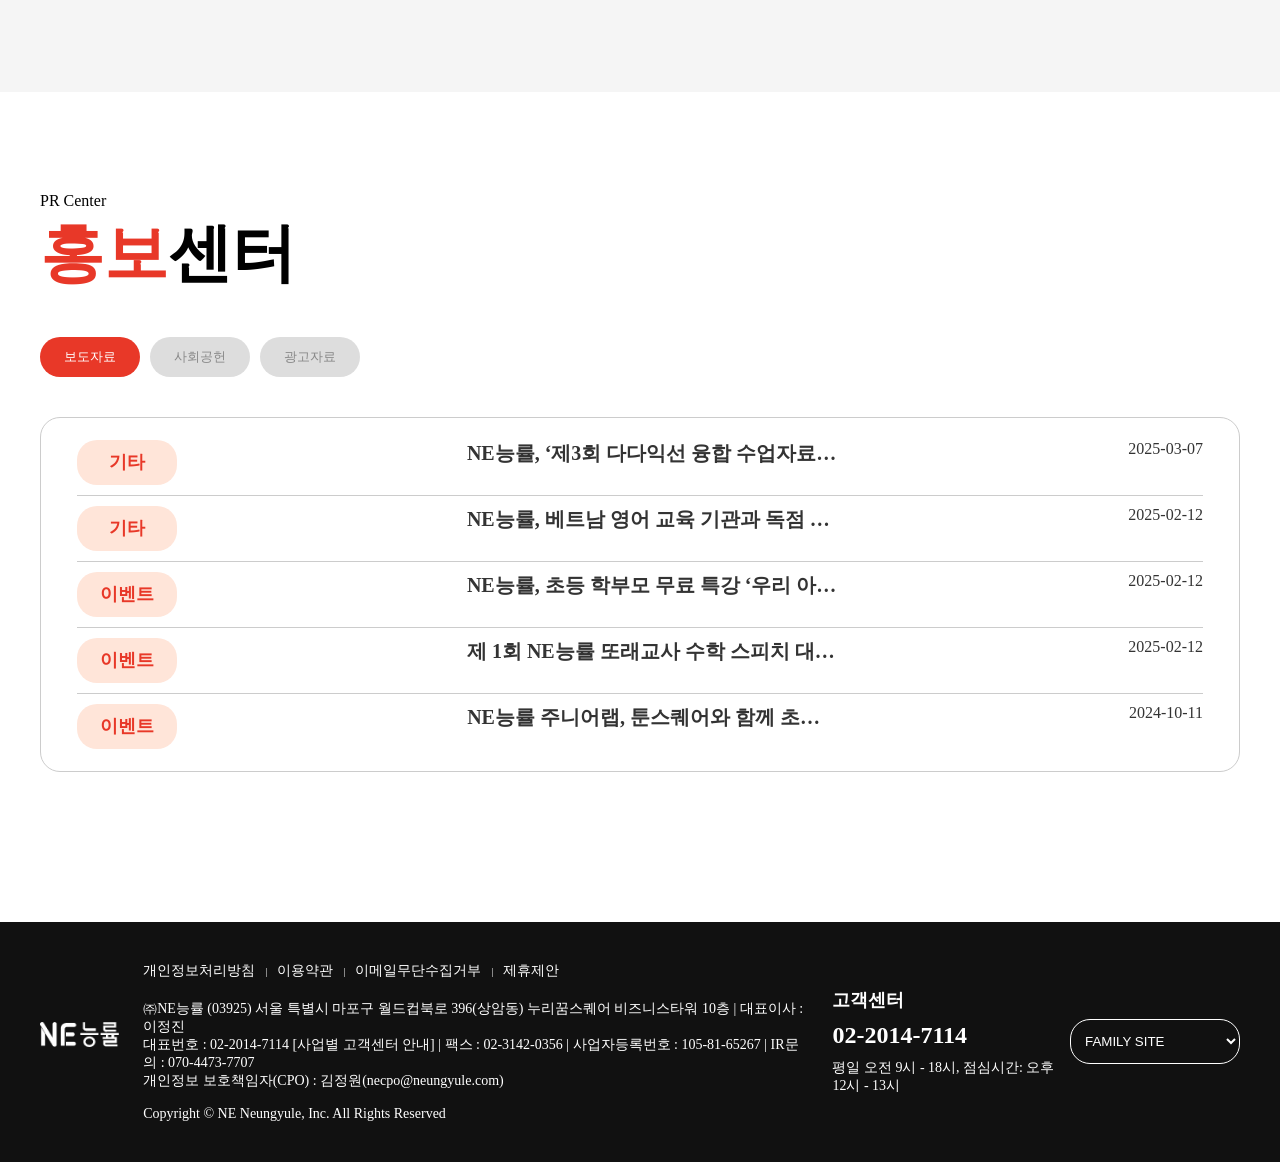
==== commit 31bc7dd5: "Add files via upload" ====
--- a/index.html
+++ b/index.html
@@ -74,7 +74,6 @@
             </div>
         </header>
         <main id="main">
-                <div class="main_box"></div>
                 <ul class="main_img">
                     <li><a href=""><img src="./images/main_img.png" alt="" srcset=""></a></li>
                     <li><a href=""><img src="./images/main_img2.png" alt="" srcset=""></a></li>
@@ -86,30 +85,52 @@
         </main>
         <section id="contents">
             <article id="history">
-                <div class="h_section">
-                    <div class="section_title">
-                        <p>About NE</p>
-                        <h4>NE능률이 제안하는 <span>교육의 확신</span></h4>
-                    </div>
-                    <div class="section_contents">
-                        <div class="contents_l">
-                            <h2><span>46</span>년의 역사</h2>
-                            <P>오랜 시간 쌓아온 교육 전문성은<br>
-                                오늘의 <b>NE능률</b>을 만들었습니다.</P>
-                        </div>
-                        <div class="contents_r">
-                            <img src="./images/history.png" alt="">
-                        </div>
-                    </div>
-                </div>
-                 <p class="bottom_text">EDUCATION INNOVATION EDUCATION INNOVATION EDUCATION INNOVATION</p>
+                <div class="history_section">
+                    <p>오랜 시간 쌓아 온 교육 전문성</p>
+                    <h4>NE능률이 제안하는 <span>교육의 확신</span></h4>
+                </div>
+                <ul>
+                    <li>
+                        <img src="./images/icon1.png" alt="">
+                        <h2>1980</h2>
+                        <span>SINCE</span>
+                        <p>교육출판의 시작</p>
+                    </li>
+                    <li>
+                        <img src="./images/icon2.png" alt="">
+                        <h2>46</h2>
+                        <span>YEARS</span>
+                        <p>쌓아온 교육의 전문성</p>
+                    </li>
+                    <li>
+                        <img src="./images/icon3.png" alt="">
+                        <h2>1위</h2>
+                        <span>BRAND</span>
+                        <p>영어교육 대표 브랜드</p>
+                    </li>
+                    <li>
+                        <img src="./images/icon4.png" alt="">
+                        <h2>3000+</h2>
+                        <span>CONTNETS</span>
+                        <p>학습 콘텐츠 보유</p>
+                    </li>
+                    <li>
+                        <img src="./images/icon5.png" alt="">
+                        <h2>2026</h2>
+                        <span>VISION</span>
+                        <p>에듀테크 선도 기업</p>
+                    </li>
+                </ul>
+                <p class="bottom_text">EDUCATION INNOVATION EDUCATION INNOVATION EDUCATION INNOVATION</p>
+
             </article>
-            <article id="publish">
-    <div class="p_section">
-        <div class="section_title">
-            <p>Learning Contents</p>
-            <h4>학습 <span>도서</span></h4>
-        </div>
+            
+        <article id="publish">
+        <div class="p_section">
+            <div class="section_title">
+                <p>Learning Contents</p>
+                <h4>학습 <span>도서</span></h4>
+            </div>
 
         <div class="category">
             <button type="button" class="active" data-tab="all">전체</button>
@@ -121,6 +142,10 @@
     </div>
 
     <div class="books_wrap">
+        <div class="book_arrow">
+            <button type="button" class="prev_btn">‹</button>
+            <button type="button" class="next_btn">›</button>
+         </div>
         <div class="slide_inner">
             <!-- 왼쪽 대표 책 + 가운데 설명 -->
             <div class="book_main">
@@ -132,11 +157,11 @@
                     <h3 id="mainBookTitle">초등 영어문법책</h3>
                     <p class="b_txt" id="mainBookDesc">초등학생용 영어 문법 학습서입니다.</p>
 
-                    <p class="price">
+                    <!-- <p class="price">
                         <span class="discount" id="mainBookDiscount">10%</span>
                         <span class="sale" id="mainBookSale">14,400원</span>
                         <del class="original" id="mainBookOriginal">16,000원</del>
-                    </p>
+                    </p> -->
 
                     <div class="go_btn">
                         <a id="mainBookLink" href="#">
@@ -163,19 +188,23 @@
                                 <div class="visual">
                                     <span class="bg_text">SOLUTION</span>
                                     <div class="red_circle"></div>
-                                    <div class="main_circle"><img src="./images/soution_img1.png" alt=""></div>
+                                    <div class="main_circle">
+                                        <img id="solutionImg" src="./images/soution_img1.png" alt="">
+                                    </div>
                                 </div>
                             </div>
                             <div class="s_inner_r">
                                 <div class="r_text">
                                     <div class="category">
-                                        <button>영유아</button>
-                                        <button>초ㆍ중ㆍ고</button>
-                                    </div>
-                                    <span>#놀이형 콘텐츠 #월령 맞춤 설계</span>
-                                    <h4>아이 챌린지</h4>
-                                    <p>영유아 월령 발달에 맞춰 바른 습관을 길러주는<br>
-                                        홈스쿨 프로그램</p>
+                                        <button class="active" data-solution-tab="baby">영유아</button>
+                                        <button data-solution-tab="student">초ㆍ중ㆍ고</button>
+                                    </div>
+                                    <span id="solutionTag">#놀이형 콘텐츠 #월령 맞춤 설계</span>
+                                    <h4 id="solutionTitle">아이 챌린지</h4>
+                                    <p id="solutionDesc">
+                                        영유아 월령 발달에 맞춰 바른 습관을 길러주는<br>
+                                        홈스쿨 프로그램
+                                    </p>
                                     <div class="c_box">
                                         <a href="#">
                                             바로가기
@@ -184,18 +213,13 @@
                                     </div>
                                 </div>
                                 <div class="slide_r">
-                                    <div class="slide_btn">
-                                        <button></button>
-                                        <button></button>
-                                        <button></button>
-                                        <button></button>
-                                    </div>
+                                    <div class="slide_btn" id="solutionDots"></div>
                                     <div class="slide_count">
-                                        <button class="prev">&lt;</button>
-                                        <span class="current">01</span>
+                                        <button class="prev" id="solutionPrev">&lt;</button>
+                                        <span class="current" id="solutionCurrent">01</span>
                                         <span class="slash">/</span>
-                                        <span class="total">07</span>
-                                        <button class="next">&gt;</button>
+                                        <span class="total" id="solutionTotal">04</span>
+                                        <button class="next" id="solutionNext">&gt;</button>
                                     </div>
                                 </div>
                                 
@@ -212,35 +236,35 @@
                             <p>Education Services</p>
                             <h4>NE능률 <span>교육 솔루션</span></h4>
                         </div>
-                        <div class="t_con">
-                            <img src="./images/teacher_img1.png" alt="선생님이미지">
-                            <div class="t_text">
-                                <div class="red_btn"><a href="#">NE Tutor</a></div>
-                                <p>수업 준비부터 문제 출제까지, 선생님을 위한 모든 솔루션</p>
-                                <span>#교재별 부가자료 #스마트 e-book #어휘 문제 마법사</span>
-                                <div class="t_box">
-                                    <a href="#">
-                                        바로가기
-                                        <img src="./images/Vector.png" alt="화살표">
-                                    </a>
-                                </div>
-                            </div>
-                        </div>
-                        <div class="b_con">
-                            <div class="b_text">
-                                <div class="red_btn"><a href="#">NELT</a></div>
-                                <p>데이터로 증명하는 가장 객관적인 실력 분석 서비스</p>
-                                <span>#KATE 공식인증 #영역별 정밀진단 #맞춤형 학습처방</span>
-                                <div class="t_box">
-                                    <a href="#">
-                                        바로가기
-                                        <img src="./images/Vector.png" alt="화살표">
-                                    </a>
-                                </div>
-                            </div>
-                            <img src="./images/teacher_img2.png" alt="선생님이미지">
-                            
-                        </div>
+                        <ul class="t_list">
+                            <li>
+                                <a href="#" class="t_card card1">
+                                    <div class="txt_box">
+                                        <h3>NELT</h3>
+                                        <p>수업 준비부터 문제 출제까지, 선생님을 위한 모든 솔루션</p>
+                                    </div>
+                                    <span class="arrow_btn">→</span>
+                                </a>
+                            </li>
+                            <li>
+                                <a href="#" class="t_card card2">
+                                    <div class="txt_box">
+                                        <h3>NELT</h3>
+                                        <p>수업 준비부터 문제 출제까지, 선생님을 위한 모든 솔루션</p>
+                                    </div>
+                                    <span class="arrow_btn">→</span>
+                                </a>
+                            </li>
+                            <li>
+                                <a href="#" class="t_card card3">
+                                    <div class="txt_box">
+                                        <h3>NELT</h3>
+                                        <p>수업 준비부터 문제 출제까지, 선생님을 위한 모든 솔루션</p>
+                                    </div>
+                                    <span class="arrow_btn">→</span>
+                                </a>
+                            </li>
+                        </ul>
                     </div>
                 </article>
 
--- a/css/main.css
+++ b/css/main.css
@@ -8,7 +8,7 @@
 #header .header_in{
     margin: 0 auto;
     width: 100%;
-    max-width: 1500px;
+    max-width: 1600px;
     background-color: #fff;
     display: flex;
     justify-content: space-between;
@@ -98,12 +98,11 @@
 }
 #main .main_img{
     margin: 0 auto;
-    width: calc(100% - 80px);
-    max-width: 1500px;
+    width: 100%;
     /* min-height: 230px;
     max-height: 680px; */
-    height: 680px;
-    border-radius: 20px 20px 200px 20px;
+    height: 770px;
+    border-radius: 0 0 200px 0;
     background-color: aliceblue;
     position: absolute;
     top: 0;
@@ -161,76 +160,71 @@
 }
 #history{
     width: 100%;
-    height: 940px;
-    background-color:#1D1717;
-    overflow: hidden;
-}
-#history .h_section{
+    padding: 200px 0;
+}
+#history .history_section{
+    text-align: center;
+}
+#history .history_section p{
+    font-weight: 600;
+    font-size: 16px;
+}
+#history .history_section h4{
+    font-weight: 900;
+    font-size: 64px;
+}
+#history .history_section span{
+    color: #E83828;
+}
+#history ul{
     margin: 0 auto;
-    max-width: 1500px;
-    width: 100%;
-}
-#history .section_title{
-    padding-bottom: 40px;
-}
-#history .section_title p{
-    font-size: 16px;
-    color: #fff;
-}
-#history .section_title h4{
-    font-size: 45px;
-    color: #fff;
-}
-#history .section_title span{
+    display: flex;
+    max-width: 1600px;
+    justify-content: space-between;
+    padding: 120px;
+}
+#history li{
+    text-align: center;
+    border-right: 1px solid #ccc;
+    padding: 0 50px;
+}
+#history ul h2{
+    font-size: 80px;
+    font-weight: 900;
+}
+#history li span{
+    font-size: 20px;
+    font-weight: 900;
     color: #E83828;
 }
-#history .section_contents{
-    display: flex;
-    justify-content: space-between;
-    align-items: center;
-}
-#history .contents_l{
-    width: 37%;
-}
-#history .contents_l h2{
-    font-size: 45px;
-    color: #fff;
-}
-#history .contents_l span{
-    font-size: 160px;
-    color: #E83828;
-}
-#history .contents_l p{
-    font-size: 24px;
-    color: #fff;
-}
-#history .contents_r{
-    width: 63%;
-}
-#history .contents_r>img{
-    width: 100%;
+#history li:last-child{
+    border: none;
+}
+#history li p{
+    font-size: 20px;
+    font-weight: 600;
+
 }
 #history .bottom_text{
-    padding-top: 5%;
-    font-size: 96px;
-    color: #333;
+    font-size: 128px;
+    color: #EBEBEB;
+    white-space: nowrap;
     font-weight: 900;
-    white-space: nowrap;
-    overflow: hidden;
-}
+    
+}
+
 #publish{
         width: 100%;
         overflow: hidden; /* 오른쪽 일부 잘리게 */
-        padding: 30px 0 80px;
-        margin-top: 200px;
+        padding: 100px 0;
+        background-color: #F5F5F5;
     }
 
     /* 제목/버튼 영역 */
     #publish .p_section{
         width: 100%;
-        max-width: 1500px;
+        max-width: 1600px;
         margin: 0 auto;
-        padding: 0 30px;
     }
 
     #publish .section_title{
@@ -277,9 +271,10 @@
 
     /* 책 전체 영역 */
     #publish .books_wrap{
+        margin: 0 auto;
         width: 100%;
+        max-width: 1600px;
         margin-top: 120px;
-        margin-left: 13%;
         overflow: hidden; /* 오른쪽 일부 잘리게 */
     }
 
@@ -290,8 +285,7 @@
     */
     #publish .slide_inner{
         display: flex;
-        align-items: center;
-        gap: 90px;
+        align-items: flex-end;
         width: max-content;
     }
 
@@ -307,27 +301,29 @@
     }
 
     #publish .book_thumb img{
-        width: 390px;
-        height: 530px;
+        width: 280px;
+        height: 360px;
         object-fit: cover;
-        border-radius: 22px;
+        border-radius: 20px;
         display: block;
     }
 
     #publish .book_info{
         width: 400px;
         flex-shrink: 0;
+        padding-right:30px;
+        box-sizing: border-box;
     }
 
     #publish .book_info h3{
         font-size: 36px;
         line-height: 1.35;
-        margin-bottom: 42px;
+        margin-bottom: 40px;
         word-break: keep-all;
     }
 
     #publish .b_txt{
-        font-size: 20px;
+        font-size: 18px;
         line-height: 1.8;
         color: #6f6f6f;
         margin-bottom: 90px;
@@ -373,7 +369,6 @@
     }
 
     #publish .go_btn img{
-        width: 18px;
         display: block;
     }
 
@@ -381,7 +376,7 @@
     #publish .book_preview{
         display: flex;
         align-items: center;
-        gap: 90px;
+        gap: 30px;
         flex-shrink: 0;
     }
 
@@ -393,8 +388,8 @@
     }
 
     #publish .preview_item img{
-        width: 390px;
-        height: 530px;
+        width: 180px;
+        height: 230px;
         object-fit: cover;
         border-radius: 22px;
         display: block;
@@ -413,6 +408,32 @@
     #publish .preview_item:hover{
         transform: translateY(-8px);
     }
+    #publish .book_arrow{
+        display: flex;
+        justify-content: flex-end;
+        gap: 10px;
+
+    }
+
+    #publish .book_arrow button{
+        width: 45px;
+        height: 45px;
+        border-radius: 50%;
+        border: none;
+        background-color: #D9D9D9;
+        font-size: 20px;
+        color: #fff;
+    }
+    #publish .preview_item{
+    text-align: center;
+}
+
+#publish .preview_title{
+    margin-top: 10px;
+    font-size: 16px;
+    color: #333;
+    font-weight: 700;
+}
 
 #solution{
     width: 100%;
@@ -420,7 +441,7 @@
 #solution .inner{
     margin: 200px auto;
     width: 100%;
-    max-width: 1500px;
+    max-width: 1600px;
 
 }
 #solution .section_title{
@@ -490,7 +511,7 @@
     justify-content: center;
 }
 #solution .slide_r{
-    width: 80px;
+    width: 200px;
     height: 80%;
     display: flex;
     flex-direction: column;
@@ -557,7 +578,7 @@
     width: 48%;
     aspect-ratio: 1 / 1;
     border-radius: 50%;
-    border: 30px solid #E83828;
+    border: 50px solid #D0CBC5;
 
 }
 #solution .visual .main_circle{
@@ -568,18 +589,30 @@
     aspect-ratio: 1 / 1;
     border-radius: 50%;
     background-color: #ccc;
+    border: 2px solid #eee;
     overflow: hidden;
 }
 #solution .visual .main_circle img{
     width: 100%;
 }
+#solution .category button.active{
+    background-color: #E83828;
+    color: #fff;
+    opacity: 1;
+}
+
+#solution .slide_btn button.active{
+    background-color: #E83828;
+}
 #teacher{
     width: 100%;
+    background-color: #F5F5F5;
+    padding: 120px 0;
 }
 #teacher .t_section{
     margin: 0 auto;
     width: 100%;
-    max-width: 1500px;
+    max-width: 1600px;
 }
 #teacher .section_title{
     padding-bottom: 40px;
@@ -595,122 +628,72 @@
 #teacher .section_title span{
     color: #E83828;
 }
-#teacher .t_con{
+#teacher .t_list{
     display: flex;
     justify-content: space-between;
 }
-#teacher .t_con > img{
-    width: 50%;
-    max-height: 450px;
-    height: auto;
-    object-fit: cover;
-    border-radius: 20px 20px 0 20px;
-}
-#teacher .t_text{
-    max-height: 450px;
-    height: auto;
-    padding: 4%;
-    display: flex;
-    flex-direction: column;
-    justify-content: center;
-    box-sizing: border-box;
-    align-items: flex-end;
-}
-#teacher .b_text{
-    max-height: 450px;
-    height: auto;
-    padding: 4%;
-    display: flex;
-    flex-direction: column;
-    justify-content: center;
-    box-sizing: border-box;
-}
-#teacher .red_btn{
-    width: 150px;
-    height: 40px;
-    background-color: #E83828;
-    border-radius: 20px;
-    display: flex;
-    justify-content: center;
-    align-items: center;
-}
-#teacher .red_btn a{
-    font-size: 28px;
+#teacher .t_list li{
+    background: url('../images/box1.png') no-repeat 50% 0;
+    width: 492px;
+    height: 512px;
+    overflow: hidden;
+    position: relative;
+}
+#teacher .t_card{
+    display: block;
+    width: 100%;
+    height: 100%;
+
+}
+#teacher .t_list .card1{
+    background: url('../images/t_img1.png') no-repeat 50% 0;
+
+}
+#teacher .t_list .card2{
+    background: url('../images/t_img2.png') no-repeat 50% 0;
+
+}
+#teacher .t_list .card3{
+    background: url('../images/t_img3.png') no-repeat 50% 0;
+
+}
+#teacher .txt_box{
+    position: absolute;
+    left: 30px;
+    bottom: 20px;
+}
+#teacher .txt_box h3{
+    font-size: 40px;
+    font-weight: 900;
     color: #fff;
 }
-#teacher .t_text span{
-    font-size: 16px;
-    padding-top: 10px;
-    color: #777;
-}
-#teacher .t_text .t_box{
-    padding-top: 100px;
-    width: 170px;
-    height: 50px;
-    border-bottom: 1px solid #000;
-}
-#teacher .t_box a{
+
+#teacher .txt_box p{
+    width: 310px;
     font-size: 20px;
-}
-#teacher .t_text .t_box > img{
-    padding-left: 50px;
-}
-
-
-#teacher .b_con{
-    display: flex;
-    justify-content: space-between;
-}
-#teacher .b_con > img{
-    width: 50%;
-    max-height: 450px;
-    height: auto;
-    object-fit: cover;
-    border-radius: 0 20px 20px 20px;
-}
-#teacher .red_btn{
-    width: 150px;
-    height: 40px;
-    background-color: #E83828;
-    border-radius: 20px;
-    display: flex;
-    justify-content: center;
-    align-items: center;
-}
-#teacher .red_btn a{
-    font-size: 28px;
     color: #fff;
-    font-weight: 700;
-}
-#teacher .t_text p,.b_text p{
-    font-size: 20px;
-    padding-top: 50px;
-}
-#teacher .b_text span{
-    font-size: 16px;
-    padding-top: 10px;
-    color: #777;
-}
-#teacher .b_text .t_box{
-    padding-top: 100px;
-    width: 170px;
-    height: 50px;
-    border-bottom: 1px solid #000;
-}
-#teacher .t_box a{
-    font-size: 20px;
-}
-#teacher .b_text, .t_box img{
-    padding-left: 50px;
+}
+#teacher .arrow_btn{
+    display: block;
+    width: 45px;
+    height: 45px;
+    background-color: #000;
+    border-radius: 50%;
+    position: absolute;
+    right: 0;
+    bottom: 10px;
+    text-align: center;
+    line-height: 45px;
+    color: #fff;
 }
 
 #notice{
     width: 100%;
 }
 #notice .n_section{
-    margin: 200px auto;
-    width: 100%;
-    max-width: 1500px;
+    margin: 100px auto 150px;
+    width: 100%;
+    max-width: 1600px;
     
 }
 #notice .section_title{
@@ -816,7 +799,7 @@
     margin: 0 auto;
     padding: 40px 0;
     width: 100%;
-    max-width: 1500px;
+    max-width: 1600px;
     box-sizing: border-box;
     display: flex;
     justify-content: space-between;
@@ -1146,4 +1129,7 @@
         #publish .b_txt{
             font-size: 18px;
         }
-    }+    }
+}
+
+
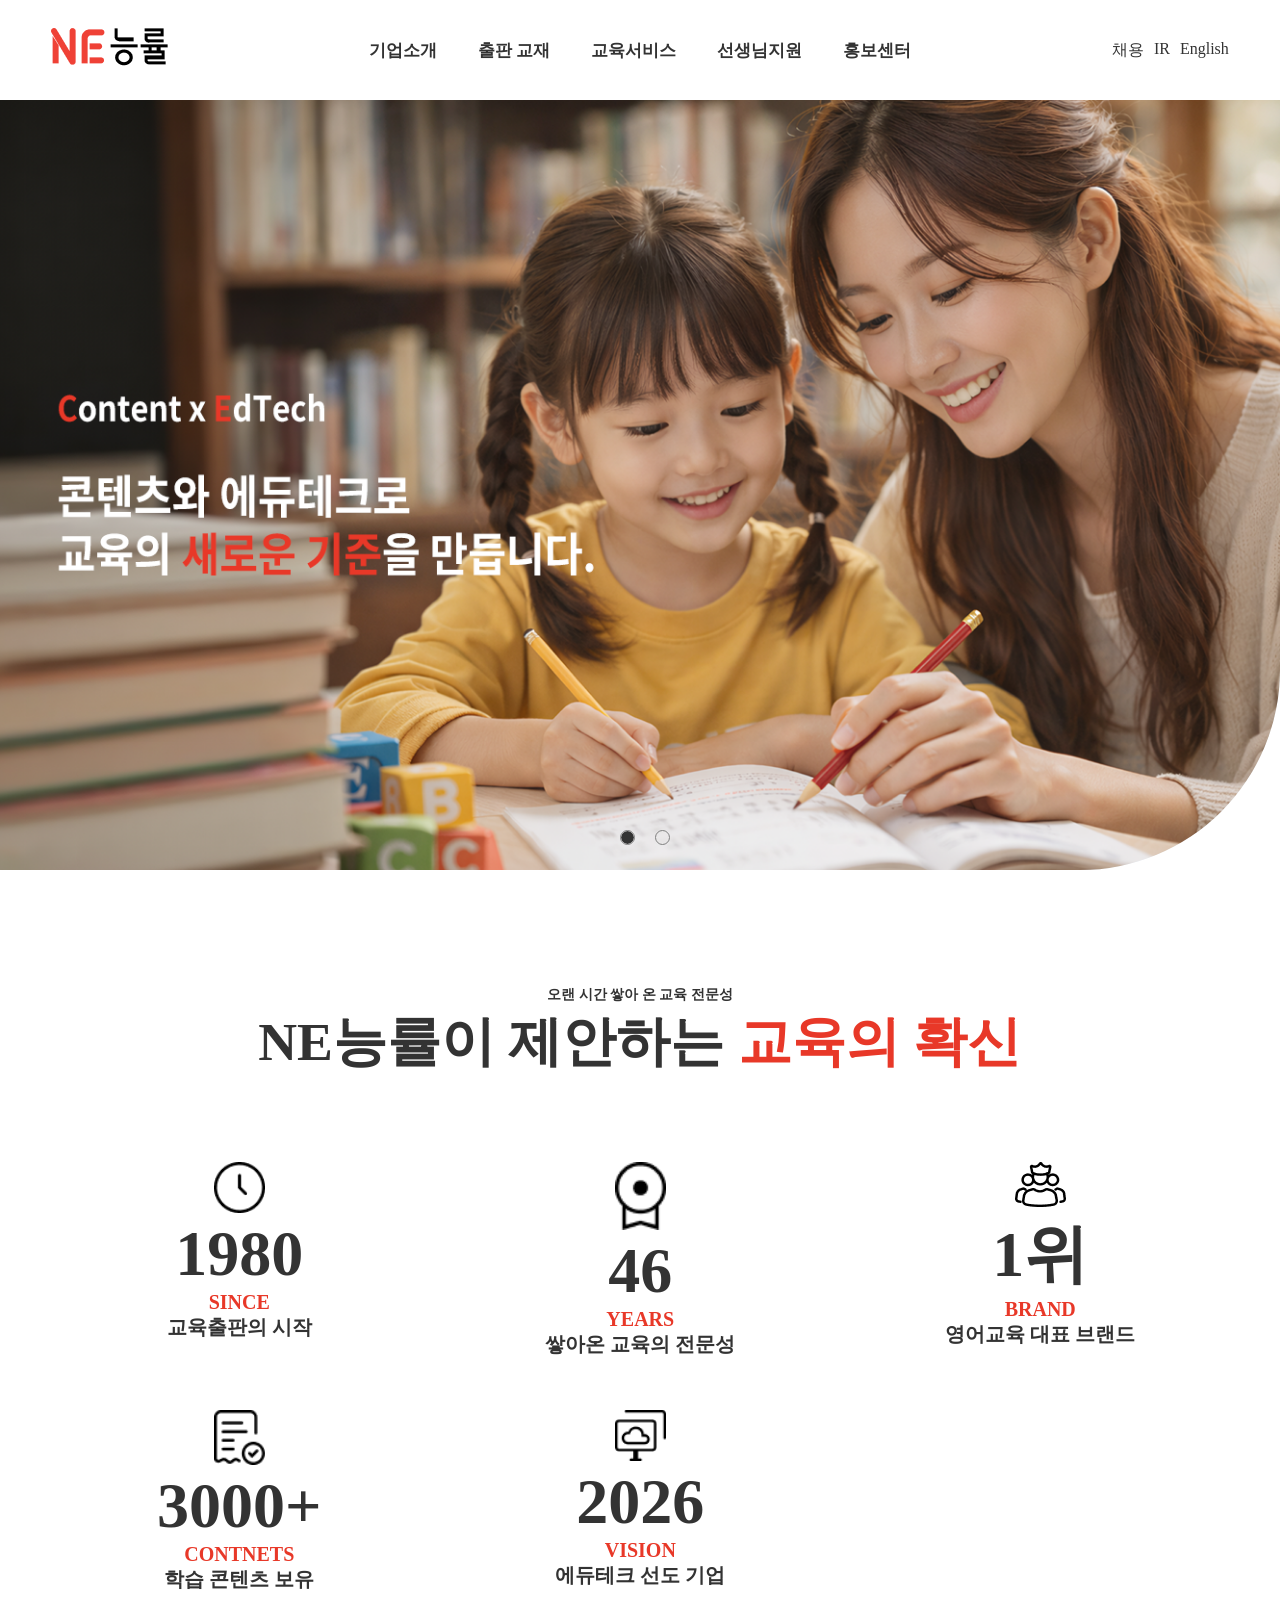
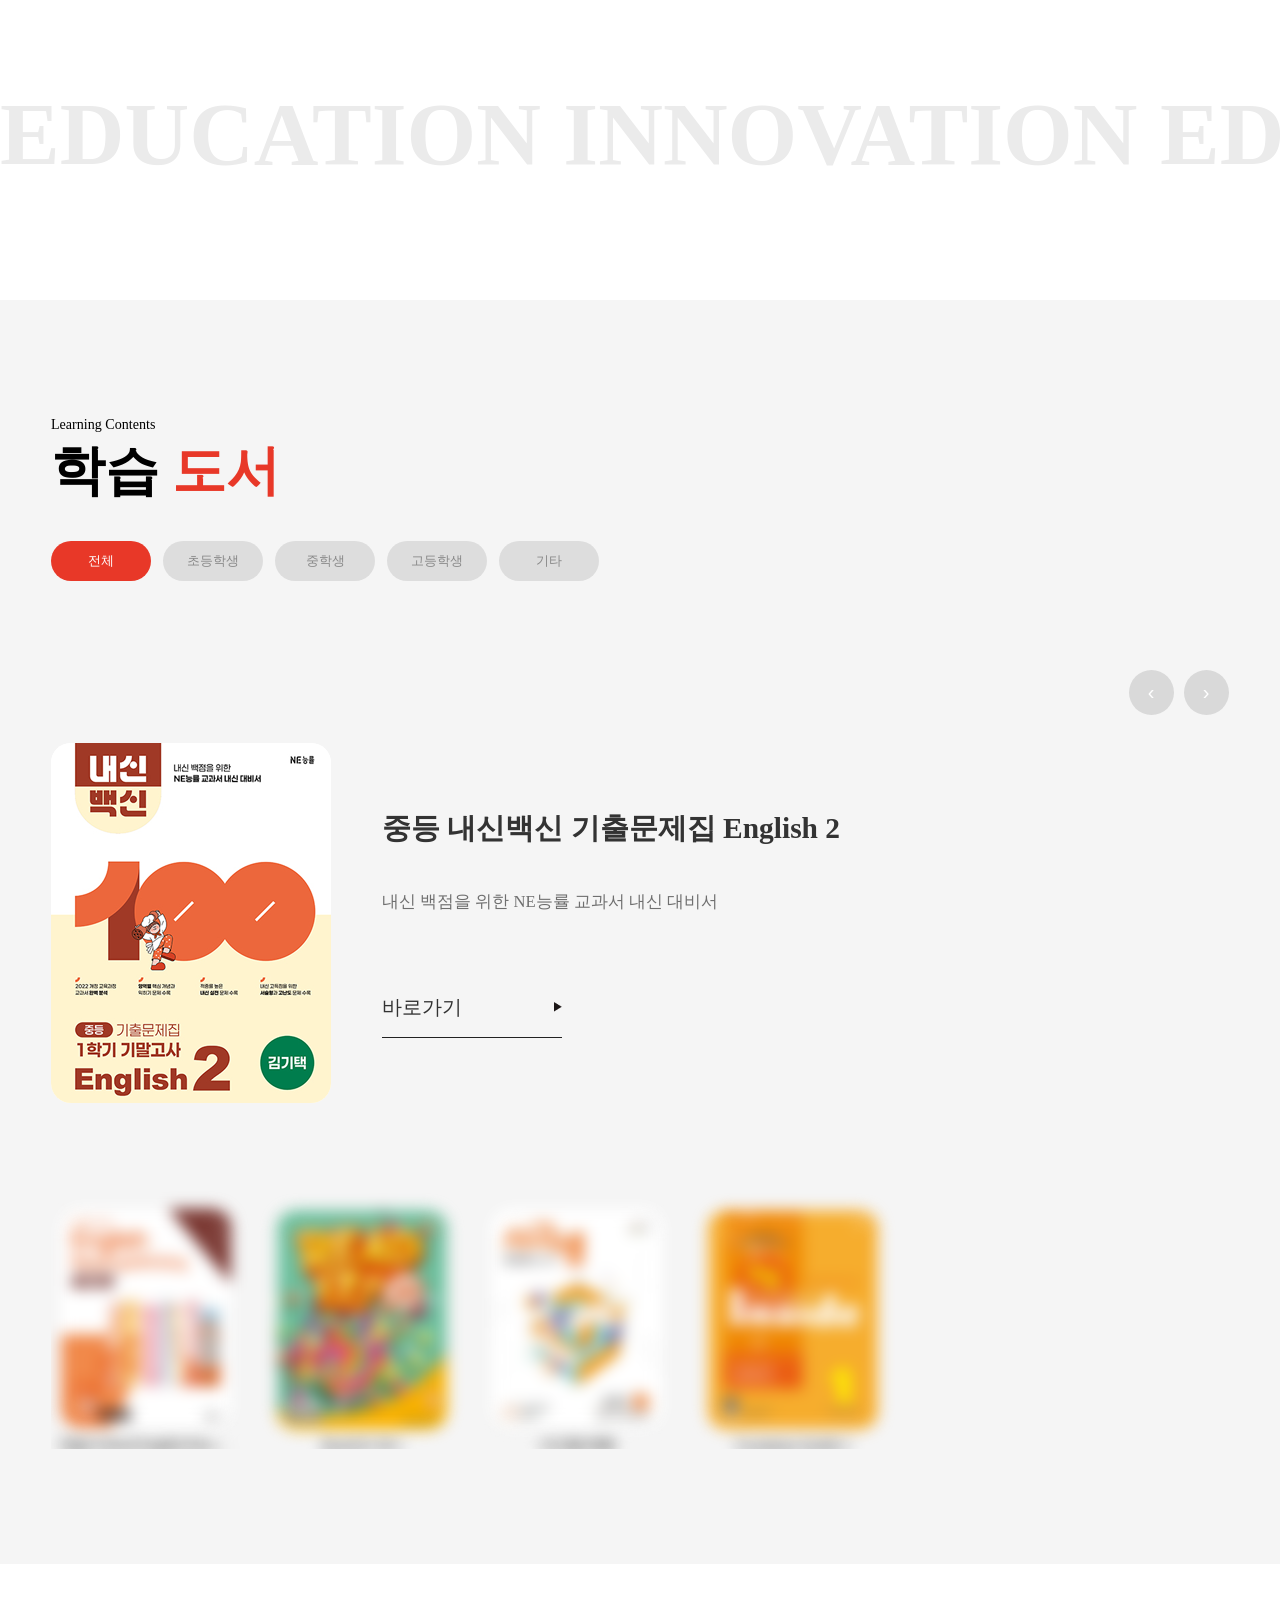
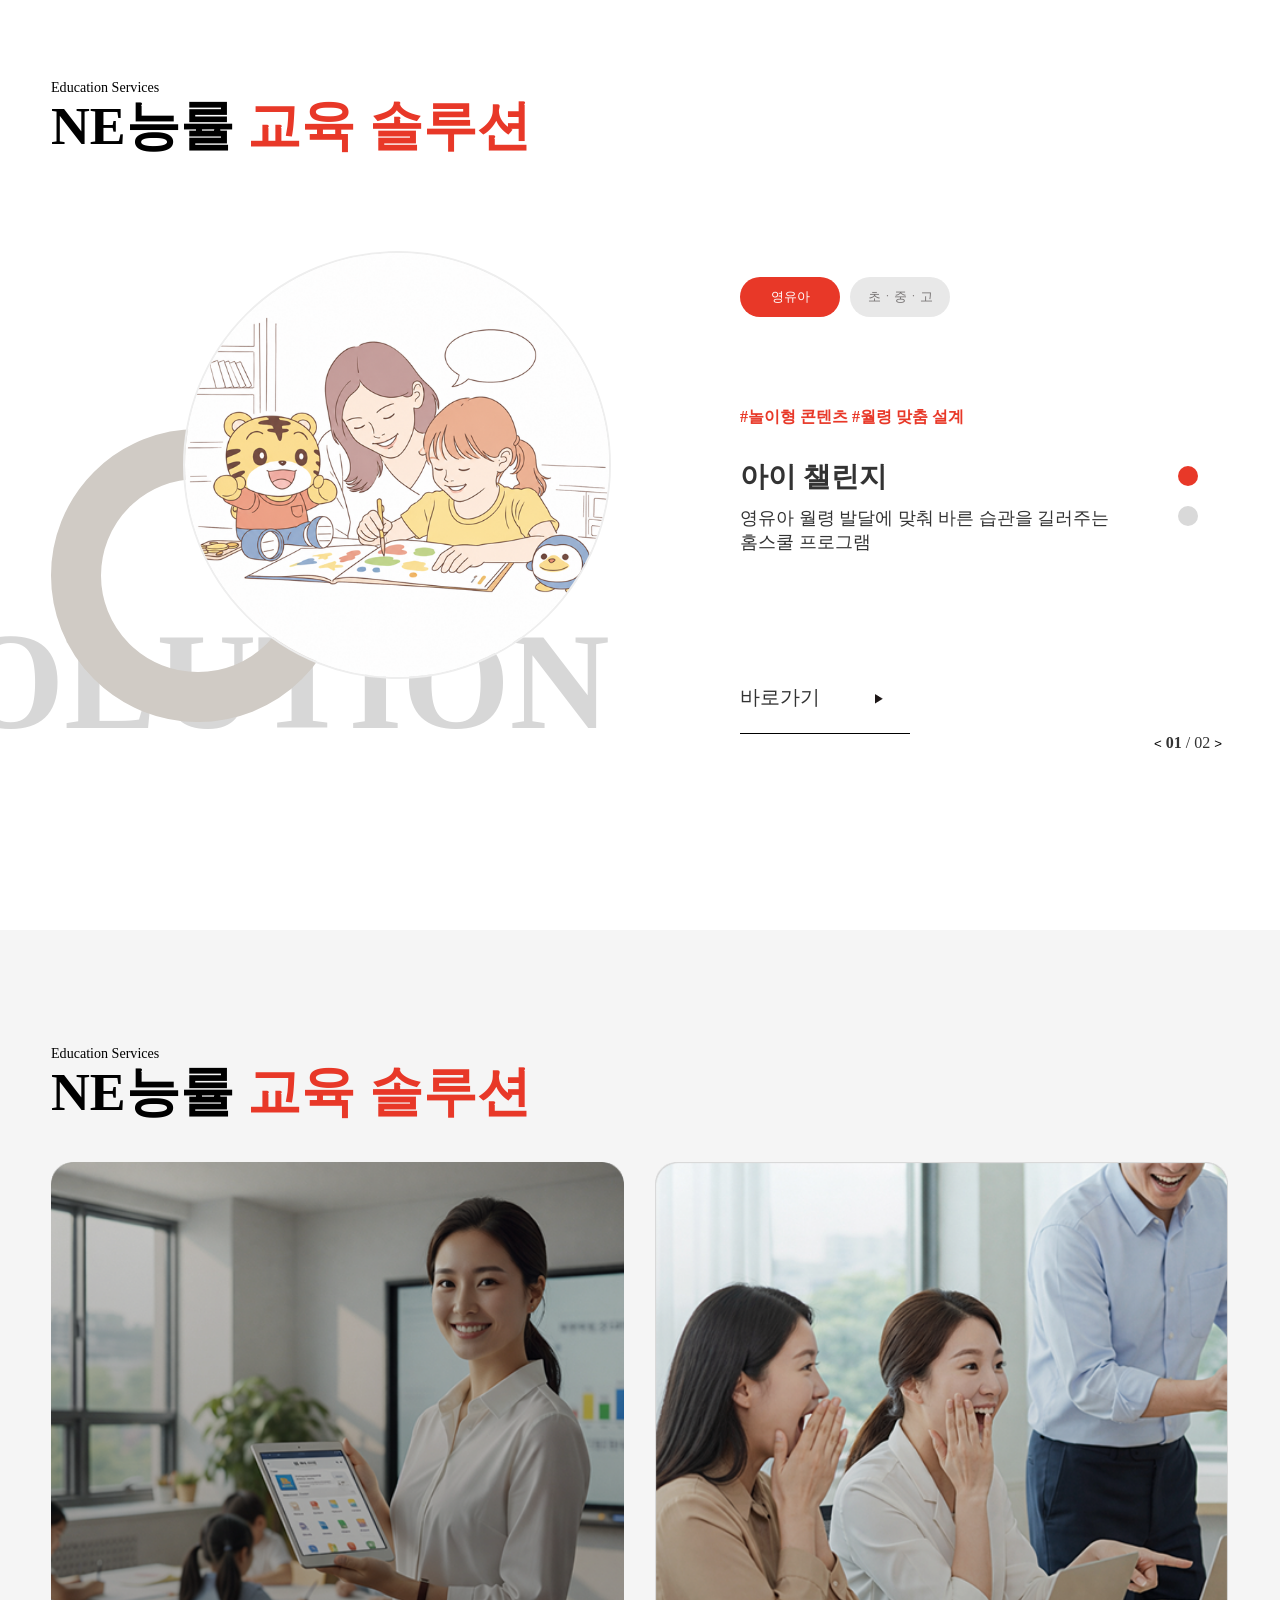
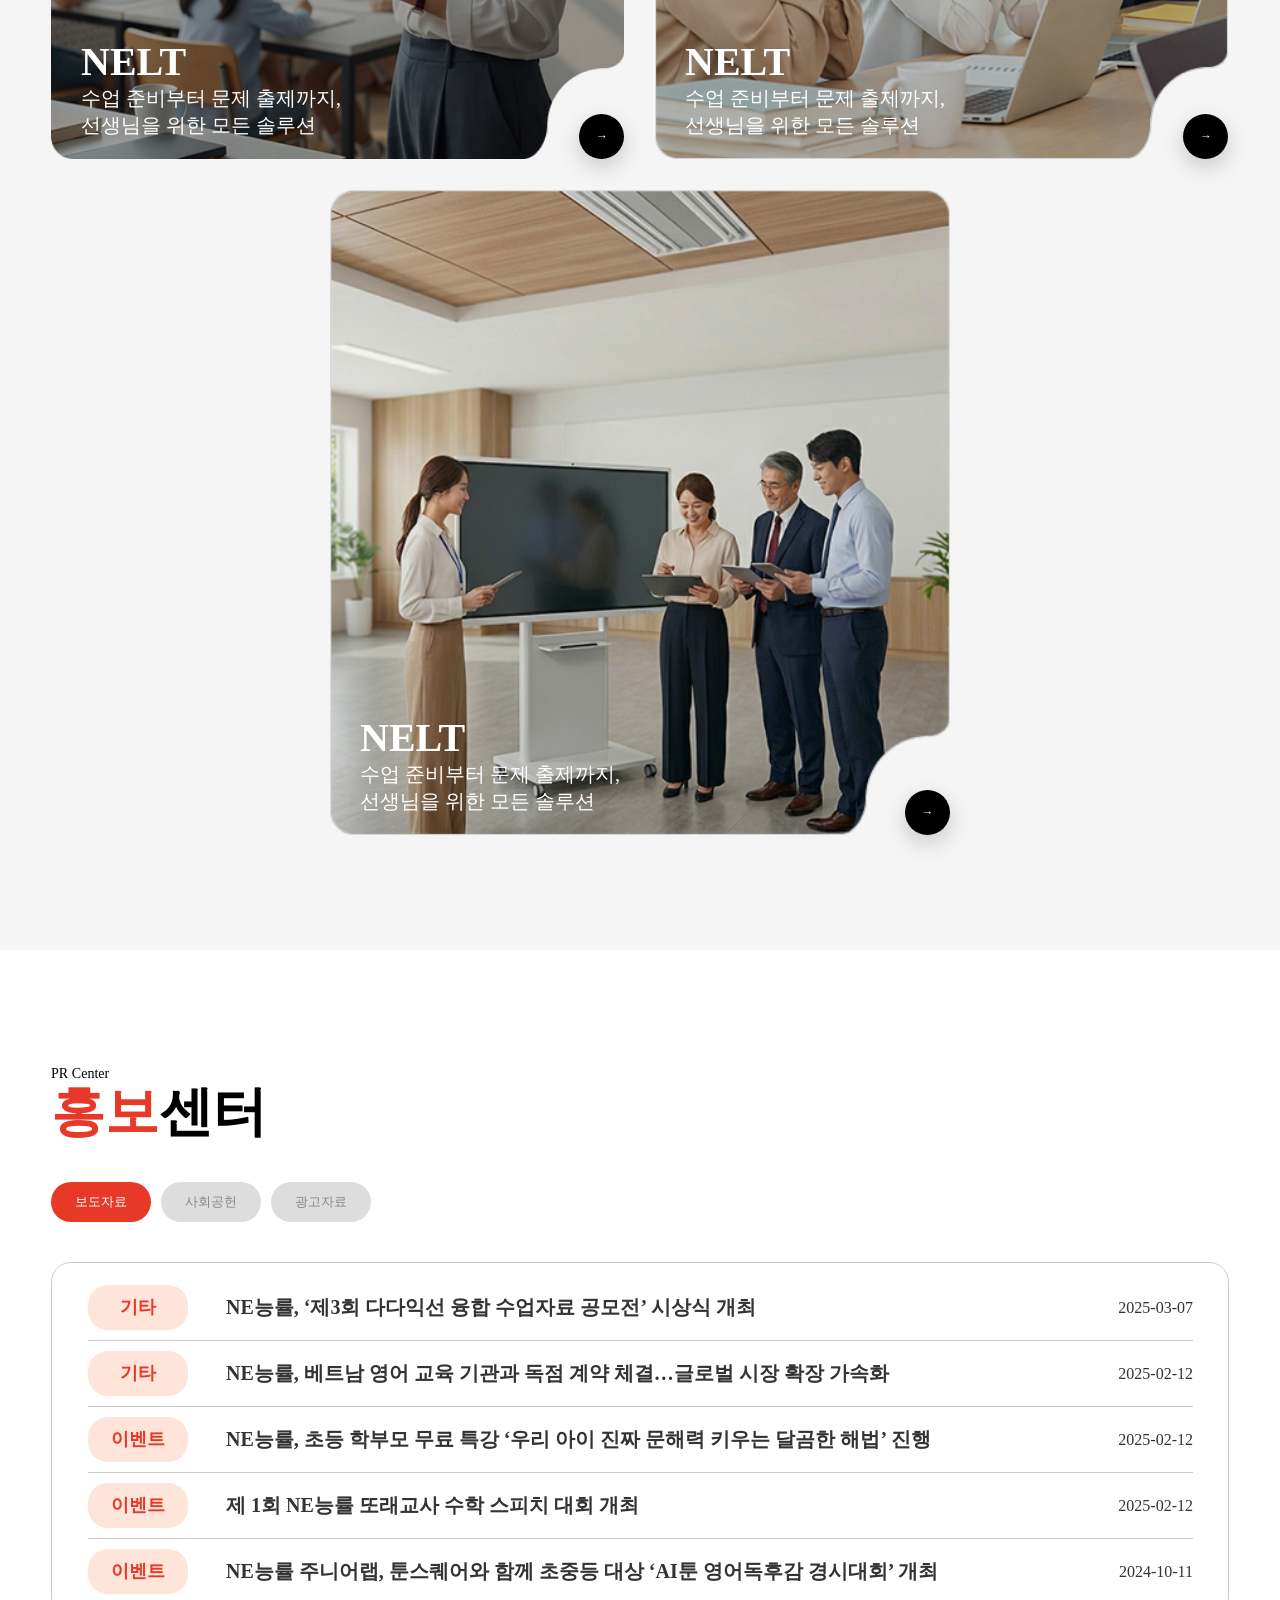
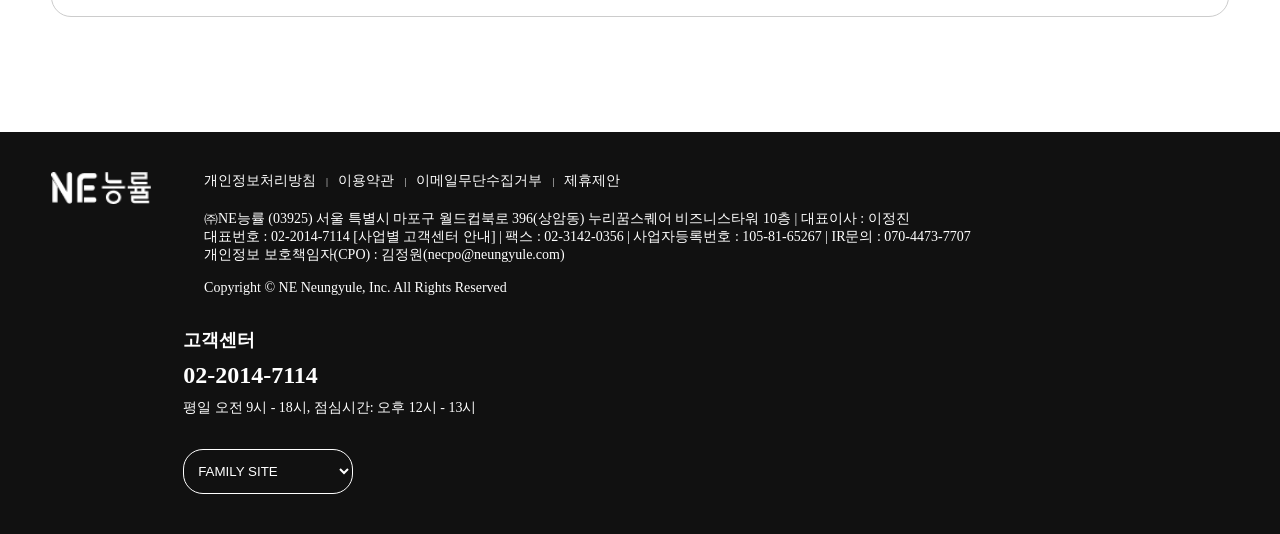
==== commit ccfc5032: "Add files via upload" ====
--- a/index.html
+++ b/index.html
@@ -1,372 +1,600 @@
-<!DOCTYPE html>
-<html lang="ko">
-<head>
-    <meta charset="UTF-8">
-    <meta name="viewport" content="width=device-width, initial-scale=1.0">
-    <title>NE 능률</title>
-    <link rel="stylesheet" href="./css/reset.css">
-    <link rel="stylesheet" href="./css/main.css">
-    <script src="./js/jquery.js"></script>
-    <script src="./js/jquery-ui.js"></script>
-    <script src="./js/menu.js"></script>
-</head>
-<body>
-    <div id="wrap">
-        <header id="header">
-            <div class="header_in">
-                <div class="center_group">
-                    <h1 class="logo"><a href="#"><img src="./images/로고.png" alt="로고이미지"></a></h1>
-                    <nav id="nav">
-                        <ul>
-                            <li>
-                                <a href="./sub1.html">기업소개</a>
-                                <ul class="sub">
-                                    <li><a href="#">인사말</a></li>
-                                    <li><a href="#">연혁</a></li>
-                                    <li><a href="#">CI 소개</a></li>
-                                </ul>
-                            </li>
-                            <li>
-                                <a href="#">출판 교재</a>
-                                <ul class="sub">
-                                    <li><a href="#">인사말</a></li>
-                                    <li><a href="#">연혁</a></li>
-                                    <li><a href="#">CI 소개</a></li>
-                                </ul>
-                            </li>
-                            <li>
-                                <a href="#">교육서비스</a>
-                                <ul class="sub">
-                                    <li><a href="#">인사말</a></li>
-                                    <li><a href="#">연혁</a></li>
-                                    <li><a href="#">CI 소개</a></li>
-                                </ul>
-                            </li>
-                            <li>
-                                <a href="#">선생님지원</a>
-                                <ul class="sub">
-                                    <li><a href="#">인사말</a></li>
-                                    <li><a href="#">연혁</a></li>
-                                    <li><a href="#">CI 소개</a></li>
-                                </ul>
-                            </li>
-                            <li>
-                                <a href="#">홍보센터</a>
-                                <ul class="sub">
-                                    <li><a href="#">인사말</a></li>
-                                    <li><a href="#">연혁</a></li>
-                                    <li><a href="#">CI 소개</a></li>
-                                </ul>
-                            </li>
-                        </ul>
-                    </nav>
-                </div>
-                <ul class="info_mn">
-                    <li><a href="#">채용</a></li>
-                    <li><a href="#">IR</a></li>
-                    <li><a href="#">English</a></li>
-                </ul>
-                <div class="hamburger_btn">
-                    <img src="./images/hamburger.png" alt="">
-                </div>
-            </div>
-            <div class="submn_area">
-            </div>
-        </header>
-        <main id="main">
-                <ul class="main_img">
-                    <li><a href=""><img src="./images/main_img.png" alt="" srcset=""></a></li>
-                    <li><a href=""><img src="./images/main_img2.png" alt="" srcset=""></a></li>
-                </ul>
-                <ul class="btn">
-                    <li class="on"><a href="#"></a></li>
-                    <li><a href="#"></a></li>
-                </ul>
-        </main>
-        <section id="contents">
-            <article id="history">
-                <div class="history_section">
-                    <p>오랜 시간 쌓아 온 교육 전문성</p>
-                    <h4>NE능률이 제안하는 <span>교육의 확신</span></h4>
-                </div>
-                <ul>
-                    <li>
-                        <img src="./images/icon1.png" alt="">
-                        <h2>1980</h2>
-                        <span>SINCE</span>
-                        <p>교육출판의 시작</p>
-                    </li>
-                    <li>
-                        <img src="./images/icon2.png" alt="">
-                        <h2>46</h2>
-                        <span>YEARS</span>
-                        <p>쌓아온 교육의 전문성</p>
-                    </li>
-                    <li>
-                        <img src="./images/icon3.png" alt="">
-                        <h2>1위</h2>
-                        <span>BRAND</span>
-                        <p>영어교육 대표 브랜드</p>
-                    </li>
-                    <li>
-                        <img src="./images/icon4.png" alt="">
-                        <h2>3000+</h2>
-                        <span>CONTNETS</span>
-                        <p>학습 콘텐츠 보유</p>
-                    </li>
-                    <li>
-                        <img src="./images/icon5.png" alt="">
-                        <h2>2026</h2>
-                        <span>VISION</span>
-                        <p>에듀테크 선도 기업</p>
-                    </li>
-                </ul>
-                <p class="bottom_text">EDUCATION INNOVATION EDUCATION INNOVATION EDUCATION INNOVATION</p>
-
-            </article>
-            
-        <article id="publish">
-        <div class="p_section">
-            <div class="section_title">
-                <p>Learning Contents</p>
-                <h4>학습 <span>도서</span></h4>
-            </div>
-
-        <div class="category">
-            <button type="button" class="active" data-tab="all">전체</button>
-            <button type="button" data-tab="elementary">초등학생</button>
-            <button type="button" data-tab="middle">중학생</button>
-            <button type="button" data-tab="high">고등학생</button>
-            <button type="button" data-tab="etc">기타</button>
-        </div>
-    </div>
-
-    <div class="books_wrap">
-        <div class="book_arrow">
-            <button type="button" class="prev_btn">‹</button>
-            <button type="button" class="next_btn">›</button>
-         </div>
-        <div class="slide_inner">
-            <!-- 왼쪽 대표 책 + 가운데 설명 -->
-            <div class="book_main">
-                <div class="book_thumb">
-                    <img id="mainBookImg" src="./images/book1.png" alt="초등 영어문법책">
-                </div>
-
-                <div class="book_info">
-                    <h3 id="mainBookTitle">초등 영어문법책</h3>
-                    <p class="b_txt" id="mainBookDesc">초등학생용 영어 문법 학습서입니다.</p>
-
-                    <!-- <p class="price">
-                        <span class="discount" id="mainBookDiscount">10%</span>
-                        <span class="sale" id="mainBookSale">14,400원</span>
-                        <del class="original" id="mainBookOriginal">16,000원</del>
-                    </p> -->
-
-                    <div class="go_btn">
-                        <a id="mainBookLink" href="#">
-                            <span>바로가기</span>
-                            <img src="./images/Vector.png" alt="화살표">
-                        </a>
-                    </div>
-                </div>
-            </div>
-
-            <!-- 오른쪽 미리보기 -->
-            <div class="book_preview" id="previewList"></div>
-        </div>
-    </div>
-</article>
-            <article id="solution">
-                    <div class="inner">
-                        <div class="section_title">
-                            <p>Education Services</p>
-                            <h4>NE능률 <span>교육 솔루션</span></h4>
-                        </div>
-                        <div class="s_inner">
-                            <div class="s_inner_l">
-                                <div class="visual">
-                                    <span class="bg_text">SOLUTION</span>
-                                    <div class="red_circle"></div>
-                                    <div class="main_circle">
-                                        <img id="solutionImg" src="./images/soution_img1.png" alt="">
-                                    </div>
-                                </div>
-                            </div>
-                            <div class="s_inner_r">
-                                <div class="r_text">
-                                    <div class="category">
-                                        <button class="active" data-solution-tab="baby">영유아</button>
-                                        <button data-solution-tab="student">초ㆍ중ㆍ고</button>
-                                    </div>
-                                    <span id="solutionTag">#놀이형 콘텐츠 #월령 맞춤 설계</span>
-                                    <h4 id="solutionTitle">아이 챌린지</h4>
-                                    <p id="solutionDesc">
-                                        영유아 월령 발달에 맞춰 바른 습관을 길러주는<br>
-                                        홈스쿨 프로그램
-                                    </p>
-                                    <div class="c_box">
-                                        <a href="#">
-                                            바로가기
-                                            <img src="./images/Vector.png" alt="화살표">
-                                        </a>
-                                    </div>
-                                </div>
-                                <div class="slide_r">
-                                    <div class="slide_btn" id="solutionDots"></div>
-                                    <div class="slide_count">
-                                        <button class="prev" id="solutionPrev">&lt;</button>
-                                        <span class="current" id="solutionCurrent">01</span>
-                                        <span class="slash">/</span>
-                                        <span class="total" id="solutionTotal">04</span>
-                                        <button class="next" id="solutionNext">&gt;</button>
-                                    </div>
-                                </div>
-                                
-                            </div>
-                        </div>
-                        
-
-                    </div>
-
-            </article>
-                <article id="teacher">
-                    <div class="t_section">
-                        <div class="section_title">
-                            <p>Education Services</p>
-                            <h4>NE능률 <span>교육 솔루션</span></h4>
-                        </div>
-                        <ul class="t_list">
-                            <li>
-                                <a href="#" class="t_card card1">
-                                    <div class="txt_box">
-                                        <h3>NELT</h3>
-                                        <p>수업 준비부터 문제 출제까지, 선생님을 위한 모든 솔루션</p>
-                                    </div>
-                                    <span class="arrow_btn">→</span>
-                                </a>
-                            </li>
-                            <li>
-                                <a href="#" class="t_card card2">
-                                    <div class="txt_box">
-                                        <h3>NELT</h3>
-                                        <p>수업 준비부터 문제 출제까지, 선생님을 위한 모든 솔루션</p>
-                                    </div>
-                                    <span class="arrow_btn">→</span>
-                                </a>
-                            </li>
-                            <li>
-                                <a href="#" class="t_card card3">
-                                    <div class="txt_box">
-                                        <h3>NELT</h3>
-                                        <p>수업 준비부터 문제 출제까지, 선생님을 위한 모든 솔루션</p>
-                                    </div>
-                                    <span class="arrow_btn">→</span>
-                                </a>
-                            </li>
-                        </ul>
-                    </div>
-                </article>
-
-                <article id="notice">
-                    <div class="n_section">
-                        <div class="section_title">
-                            <p>PR Center</p>
-                            <h4><span>홍보</span>센터</h4>
-                        </div>
-                        <div class="category">
-                            <button class="active">보도자료</button>
-                            <button>사회공헌</button>
-                            <button>광고자료</button>
-                        </div>
-                        <div class="c_box c_box1">
-                            <ul class="notice_wrap">
-                                <li>
-                                    <a href="#">
-                                        <span class="n_category">기타</span>
-                                        <strong class="title">NE능률, ‘제3회 다다익선 융합 수업자료 공모전’ 시상식 개최</strong>
-                                        <span class="date">2025-03-07</span>
-                                    </a>
-                                </li>
-                                <li>
-                                    <a href="#">
-                                        <span class="n_category">기타</span>
-                                        <strong class="title">NE능률, 베트남 영어 교육 기관과 독점 계약 체결…글로벌 시장 확장 가속화</strong>
-                                        <span class="date">2025-02-12</span>
-                                    </a>
-                                </li>
-                                <li>
-                                    <a href="#">
-                                        <span class="n_category">이벤트</span>
-                                        <strong class="title">NE능률, 초등 학부모 무료 특강 ‘우리 아이 진짜 문해력 키우는 달곰한 해법’ 진행</strong>
-                                        <span class="date">2025-02-12</span>
-                                    </a>
-                                </li>
-                                <li>
-                                    <a href="#">
-                                        <span class="n_category">이벤트</span>
-                                        <strong class="title">제 1회 NE능률 또래교사 수학 스피치 대회 개최</strong>
-                                        <span class="date">2025-02-12</span>
-                                    </a>
-                                </li>
-                                <li>
-                                    <a href="#">
-                                        <span class="n_category">이벤트</span>
-                                        <strong class="title">NE능률 주니어랩, 툰스퀘어와 함께 초중등 대상 ‘AI툰 영어독후감 경시대회’ 개최</strong>
-                                        <span class="date">2024-10-11</span>
-                                    </a>
-                                </li>
-                            </ul>
-                        </div>
-                        <div class="c_box c_box2"></div>
-                        <div class="c_box c_box3"></div>
-
-                    </div>
-
-                </article>
-        </section>
-        <footer id="footer">
-            <div class="footer_inner">
-                <h1 class="logo">
-                </h1>
-                <div class="info">
-                    <ul>
-                        <li><a href="#">개인정보처리방침</a></li>
-                        <li><a href="#">이용약관</a></li>
-                        <li><a href="#">이메일무단수집거부</a></li>
-                        <li><a href="#">제휴제안</a></li>
-                    </ul>
-                    <address>
-                        ㈜NE능률 (03925) 서울 특별시 마포구 월드컵북로 396(상암동) 누리꿈스퀘어 비즈니스타워 10층 | 대표이사 : 이정진<br>
-                        대표번호 : 02-2014-7114 [사업별 고객센터 안내] | 팩스 : 02-3142-0356 | 사업자등록번호 : 105-81-65267 | IR문의 : 070-4473-7707<br>
-                        개인정보 보호책임자(CPO) : 김정원(necpo@neungyule.com)<br><br>
-                        Copyright © NE Neungyule, Inc. All Rights Reserved
-                    </address>
-                </div>
-                <div class="customer">
-                    <h5>고객센터</h5>
-                    <h3>02-2014-7114</h3>
-                    <p>평일 오전 9시 - 18시, 점심시간: 오후 12시 - 13시</p>
-                </div>
-                <div class="family_site">
-                    <select>
-                        <option>FAMILY SITE</option>
-                        <option value="https://www.naver.com/">아이챌린지</option>
-                        <option value="https://www.naver.com/">NE kids</option>
-                        <option value="https://www.naver.com/">NE Books</option>
-                        <option value="https://www.naver.com/">NE Bulid & Grow</option>
-                        <option value="https://www.naver.com/">NE Times</option>
-                        <option value="https://www.naver.com/">NE Tutor</option>
-                        <option value="https://www.naver.com/">NE능률 주니어랩</option>
-                        <option value="https://www.naver.com/">NELT</option>
-                    </select>
-                </div>
-            </div>
-
-        </footer>
-    </div>
-    <script>
-        
-    </script>
-</body>
+<!DOCTYPE html>
+<html lang="ko">
+<head>
+    <meta charset="UTF-8">
+    <meta name="viewport" content="width=device-width, initial-scale=1.0">
+    <title>NE 능률</title>
+    <link rel="stylesheet" href="./css/reset.css">
+    <link rel="stylesheet" href="./css/main.css">
+    <script src="./js/jquery.js"></script>
+    <script src="./js/jquery-ui.js"></script>
+    <script src="./js/menu.js" defer></script>
+</head>
+<body>
+    <div id="wrap">
+        <header id="header">
+            <div class="header_in">
+                <div class="center_group">
+                    <h1 class="logo"><a href="#"><img src="./images/로고.png" alt="로고이미지"></a></h1>
+                    <nav id="nav">
+                        <ul>
+                            <li>
+                                <a href="./sub1.html">기업소개</a>
+                                <ul class="sub">
+                                    <li><a href="#">인사말</a></li>
+                                    <li><a href="#">연혁</a></li>
+                                    <li><a href="#">CI 소개</a></li>
+                                </ul>
+                            </li>
+                            <li>
+                                <a href="#">출판 교재</a>
+                                <ul class="sub">
+                                    <li><a href="#">인사말</a></li>
+                                    <li><a href="#">연혁</a></li>
+                                    <li><a href="#">CI 소개</a></li>
+                                </ul>
+                            </li>
+                            <li>
+                                <a href="#">교육서비스</a>
+                                <ul class="sub">
+                                    <li><a href="#">인사말</a></li>
+                                    <li><a href="#">연혁</a></li>
+                                    <li><a href="#">CI 소개</a></li>
+                                </ul>
+                            </li>
+                            <li>
+                                <a href="#">선생님지원</a>
+                                <ul class="sub">
+                                    <li><a href="#">인사말</a></li>
+                                    <li><a href="#">연혁</a></li>
+                                    <li><a href="#">CI 소개</a></li>
+                                </ul>
+                            </li>
+                            <li>
+                                <a href="#">홍보센터</a>
+                                <ul class="sub">
+                                    <li><a href="#">인사말</a></li>
+                                    <li><a href="#">연혁</a></li>
+                                    <li><a href="#">CI 소개</a></li>
+                                </ul>
+                            </li>
+                        </ul>
+                    </nav>
+                </div>
+                <ul class="info_mn">
+                    <li><a href="#">채용</a></li>
+                    <li><a href="#">IR</a></li>
+                    <li><a href="#">English</a></li>
+                </ul>
+                <button
+                    type="button"
+                    class="hamburger_btn"
+                    aria-label="전체 메뉴 열기"
+                    aria-controls="mobileSitemap"
+                    aria-expanded="false"
+                >
+                    <span></span>
+                    <span></span>
+                    <span></span>
+                </button>
+            </div>
+            <div class="submn_area">
+            </div>
+
+            <div class="mobile_sitemap" id="mobileSitemap" aria-hidden="true">
+                <div class="mobile_sitemap_inner">
+                    <div class="mobile_sitemap_top">
+                        <a href="#" class="mobile_logo">
+                            <img src="./images/로고.png" alt="NE능률">
+                        </a>
+
+                        <button
+                            type="button"
+                            class="mobile_close_btn"
+                            aria-label="전체 메뉴 닫기"
+                        >
+                            <span></span>
+                            <span></span>
+                        </button>
+                    </div>
+
+                    <nav class="mobile_nav" aria-label="모바일 전체 메뉴">
+                        <ul>
+                            <li>
+                                <a href="./sub1.html" class="mobile_main_link">
+                                    <span>기업소개</span>
+                                    <em>01</em>
+                                </a>
+                                <ul class="mobile_sub">
+                                    <li><a href="#">인사말</a></li>
+                                    <li><a href="#">연혁</a></li>
+                                    <li><a href="#">CI 소개</a></li>
+                                    <li><a href="#">위치안내</a></li>
+                                </ul>
+                            </li>
+
+                            <li>
+                                <a href="#" class="mobile_main_link">
+                                    <span>출판 교재</span>
+                                    <em>02</em>
+                                </a>
+                                <ul class="mobile_sub">
+                                    <li><a href="#">초등 교재</a></li>
+                                    <li><a href="#">중등 교재</a></li>
+                                    <li><a href="#">고등 교재</a></li>
+                                    <li><a href="#">기타</a></li>
+                                </ul>
+                            </li>
+
+                            <li>
+                                <a href="#" class="mobile_main_link">
+                                    <span>교육서비스</span>
+                                    <em>03</em>
+                                </a>
+                                <ul class="mobile_sub">
+                                    <li><a href="#">아이챌린지</a></li>
+                                    <li><a href="#">NE Kids</a></li>
+                                    <li><a href="#">교과서</a></li>
+                                    <li><a href="#">학습서</a></li>
+                                    <li><a href="#">NE능률 주니어랩</a></li>
+                                    <li><a href="#">NE Times</a></li>
+                                </ul>
+                            </li>
+
+                            <li>
+                                <a href="#" class="mobile_main_link">
+                                    <span>선생님지원</span>
+                                    <em>04</em>
+                                </a>
+                                <ul class="mobile_sub">
+                                    <li><a href="#">수업 지원</a></li>
+                                    <li><a href="#">평가 지원</a></li>
+                                    <li><a href="#">교사 자료</a></li>
+                                </ul>
+                            </li>
+
+                            <li>
+                                <a href="#" class="mobile_main_link">
+                                    <span>홍보센터</span>
+                                    <em>05</em>
+                                </a>
+                                <ul class="mobile_sub">
+                                    <li><a href="#">보도자료</a></li>
+                                    <li><a href="#">사회공헌</a></li>
+                                    <li><a href="#">광고자료</a></li>
+                                </ul>
+                            </li>
+                        </ul>
+                    </nav>
+
+                    <div class="mobile_utility">
+                        <a href="#">채용</a>
+                        <a href="#">IR</a>
+                        <a href="#">English</a>
+                    </div>
+                </div>
+            </div>
+        </header>
+        <main id="main">
+            <ul class="main_img">
+                <li>
+                    <a href="#">
+                        <picture>
+                            <source
+                                media="(max-width: 768px)"
+                                srcset="./images/main_img_mobile.png"
+                            >
+                            <source
+                                media="(max-width: 1024px)"
+                                srcset="./images/main_img_tablet.png"
+                            >
+                            <img
+                                src="./images/main_img.png"
+                                data-fallback="./images/main_img.png"
+                                alt="NE능률 메인 비주얼"
+                            >
+                        </picture>
+                    </a>
+                </li>
+
+                <li>
+                    <a href="#">
+                        <picture>
+                            <source
+                                media="(max-width: 768px)"
+                                srcset="./images/main_img2_mobile.png"
+                            >
+                            <source
+                                media="(max-width: 1024px)"
+                                srcset="./images/main_img2_tablet.png"
+                            >
+                            <img
+                                src="./images/main_img2.png"
+                                data-fallback="./images/main_img2.png"
+                                alt="NE능률 두 번째 메인 비주얼"
+                            >
+                        </picture>
+                    </a>
+                </li>
+
+                <li class="btn_wrap">
+                    <ul class="btn">
+                        <li class="on"><a href="#" aria-label="첫 번째 슬라이드"></a></li>
+                        <li><a href="#" aria-label="두 번째 슬라이드"></a></li>
+                    </ul>
+                </li>
+            </ul>
+        </main>
+        <section id="contents">
+            <article id="history">
+                <div class="history_section">
+                    <p>오랜 시간 쌓아 온 교육 전문성</p>
+                    <h4>NE능률이 제안하는 <span>교육의 확신</span></h4>
+                </div>
+                <ul>
+                    <li>
+                        <img src="./images/icon1.png" alt="">
+                        <h2>1980</h2>
+                        <span>SINCE</span>
+                        <p>교육출판의 시작</p>
+                    </li>
+                    <li>
+                        <img src="./images/icon2.png" alt="">
+                        <h2>46</h2>
+                        <span>YEARS</span>
+                        <p>쌓아온 교육의 전문성</p>
+                    </li>
+                    <li>
+                        <img src="./images/icon3.png" alt="">
+                        <h2>1위</h2>
+                        <span>BRAND</span>
+                        <p>영어교육 대표 브랜드</p>
+                    </li>
+                    <li>
+                        <img src="./images/icon4.png" alt="">
+                        <h2>3000+</h2>
+                        <span>CONTNETS</span>
+                        <p>학습 콘텐츠 보유</p>
+                    </li>
+                    <li>
+                        <img src="./images/icon5.png" alt="">
+                        <h2>2026</h2>
+                        <span>VISION</span>
+                        <p>에듀테크 선도 기업</p>
+                    </li>
+                </ul>
+                <p class="bottom_text">EDUCATION INNOVATION EDUCATION INNOVATION EDUCATION INNOVATION</p>
+
+            </article>
+            
+        <article id="publish">
+        <div class="p_section">
+            <div class="section_title">
+                <p>Learning Contents</p>
+                <h4>학습 <span>도서</span></h4>
+            </div>
+
+        <div class="category">
+            <button type="button" class="active" data-tab="all">전체</button>
+            <button type="button" data-tab="elementary">초등학생</button>
+            <button type="button" data-tab="middle">중학생</button>
+            <button type="button" data-tab="high">고등학생</button>
+            <button type="button" data-tab="etc">기타</button>
+        </div>
+    </div>
+
+    <div class="books_wrap">
+        <div class="book_arrow">
+            <button type="button" class="prev_btn">‹</button>
+            <button type="button" class="next_btn">›</button>
+         </div>
+        <div class="slide_inner">
+            <!-- 왼쪽 대표 책 + 가운데 설명 -->
+            <div class="book_main">
+                <div class="book_thumb">
+                    <img id="mainBookImg" src="./images/book1.png" alt="초등 영어문법책">
+                </div>
+
+                <div class="book_info">
+                    <h3 id="mainBookTitle">초등 영어문법책</h3>
+                    <p class="b_txt" id="mainBookDesc">초등학생용 영어 문법 학습서입니다.</p>
+
+                    <!-- <p class="price">
+                        <span class="discount" id="mainBookDiscount">10%</span>
+                        <span class="sale" id="mainBookSale">14,400원</span>
+                        <del class="original" id="mainBookOriginal">16,000원</del>
+                    </p> -->
+
+                    <div class="go_btn">
+                        <a id="mainBookLink" href="#">
+                            <span>바로가기</span>
+                            <img src="./images/Vector.png" alt="화살표">
+                        </a>
+                    </div>
+                </div>
+            </div>
+
+            <!-- 오른쪽 미리보기 -->
+            <div class="book_preview" id="previewList"></div>
+        </div>
+    </div>
+</article>
+            <article id="solution">
+                    <div class="inner">
+                        <div class="section_title">
+                            <p>Education Services</p>
+                            <h4>NE능률 <span>교육 솔루션</span></h4>
+                        </div>
+                        <div class="s_inner">
+                            <div class="s_inner_l">
+                                <div class="visual">
+                                    <span class="bg_text">SOLUTION</span>
+                                    <div class="red_circle"></div>
+                                    <div class="main_circle">
+                                        <img id="solutionImg" src="./images/soution_img1.png" alt="">
+                                    </div>
+                                </div>
+                            </div>
+                            <div class="s_inner_r">
+                                <div class="r_text">
+                                    <div class="category">
+                                        <button class="active" data-solution-tab="baby">영유아</button>
+                                        <button data-solution-tab="student">초ㆍ중ㆍ고</button>
+                                    </div>
+                                    <span id="solutionTag">#놀이형 콘텐츠 #월령 맞춤 설계</span>
+                                    <h4 id="solutionTitle">아이 챌린지</h4>
+                                    <p id="solutionDesc">
+                                        영유아 월령 발달에 맞춰 바른 습관을 길러주는<br>
+                                        홈스쿨 프로그램
+                                    </p>
+                                    <div class="c_box">
+                                        <a href="#">
+                                            바로가기
+                                            <img src="./images/Vector.png" alt="화살표">
+                                        </a>
+                                    </div>
+                                </div>
+                                <div class="slide_r">
+                                    <div class="slide_btn" id="solutionDots"></div>
+                                    <div class="slide_count">
+                                        <button class="prev" id="solutionPrev">&lt;</button>
+                                        <span class="current" id="solutionCurrent">01</span>
+                                        <span class="slash">/</span>
+                                        <span class="total" id="solutionTotal">04</span>
+                                        <button class="next" id="solutionNext">&gt;</button>
+                                    </div>
+                                </div>
+                                
+                            </div>
+                        </div>
+                        
+
+                    </div>
+
+            </article>
+                <article id="teacher">
+                    <div class="t_section">
+                        <div class="section_title">
+                            <p>Education Services</p>
+                            <h4>NE능률 <span>교육 솔루션</span></h4>
+                        </div>
+                        <ul class="t_list">
+                            <li>
+                                <a href="#" class="t_card card1">
+                                    <div class="txt_box">
+                                        <h3>NELT</h3>
+                                        <p>수업 준비부터 문제 출제까지, 선생님을 위한 모든 솔루션</p>
+                                    </div>
+                                    <span class="arrow_btn">→</span>
+                                </a>
+                            </li>
+                            <li>
+                                <a href="#" class="t_card card2">
+                                    <div class="txt_box">
+                                        <h3>NELT</h3>
+                                        <p>수업 준비부터 문제 출제까지, 선생님을 위한 모든 솔루션</p>
+                                    </div>
+                                    <span class="arrow_btn">→</span>
+                                </a>
+                            </li>
+                            <li>
+                                <a href="#" class="t_card card3">
+                                    <div class="txt_box">
+                                        <h3>NELT</h3>
+                                        <p>수업 준비부터 문제 출제까지, 선생님을 위한 모든 솔루션</p>
+                                    </div>
+                                    <span class="arrow_btn">→</span>
+                                </a>
+                            </li>
+                        </ul>
+                    </div>
+                </article>
+
+                <article id="notice">
+                    <div class="n_section">
+                        <div class="section_title">
+                            <p>PR Center</p>
+                            <h4><span>홍보</span>센터</h4>
+                        </div>
+                        <div class="category">
+                            <button class="active">보도자료</button>
+                            <button>사회공헌</button>
+                            <button>광고자료</button>
+                        </div>
+                        <div class="c_box c_box1">
+                            <ul class="notice_wrap">
+                                <li>
+                                    <a href="#">
+                                        <span class="n_category">기타</span>
+                                        <strong class="title">NE능률, ‘제3회 다다익선 융합 수업자료 공모전’ 시상식 개최</strong>
+                                        <span class="date">2025-03-07</span>
+                                    </a>
+                                </li>
+                                <li>
+                                    <a href="#">
+                                        <span class="n_category">기타</span>
+                                        <strong class="title">NE능률, 베트남 영어 교육 기관과 독점 계약 체결…글로벌 시장 확장 가속화</strong>
+                                        <span class="date">2025-02-12</span>
+                                    </a>
+                                </li>
+                                <li>
+                                    <a href="#">
+                                        <span class="n_category">이벤트</span>
+                                        <strong class="title">NE능률, 초등 학부모 무료 특강 ‘우리 아이 진짜 문해력 키우는 달곰한 해법’ 진행</strong>
+                                        <span class="date">2025-02-12</span>
+                                    </a>
+                                </li>
+                                <li>
+                                    <a href="#">
+                                        <span class="n_category">이벤트</span>
+                                        <strong class="title">제 1회 NE능률 또래교사 수학 스피치 대회 개최</strong>
+                                        <span class="date">2025-02-12</span>
+                                    </a>
+                                </li>
+                                <li>
+                                    <a href="#">
+                                        <span class="n_category">이벤트</span>
+                                        <strong class="title">NE능률 주니어랩, 툰스퀘어와 함께 초중등 대상 ‘AI툰 영어독후감 경시대회’ 개최</strong>
+                                        <span class="date">2024-10-11</span>
+                                    </a>
+                                </li>
+                            </ul>
+                        </div>
+                        <div class="c_box c_box2">
+                            <div class="social_box sbox1">
+                                <span>01 교육 나눔</span>
+                                <h2>배움의 기회를 모두에게</h2>
+                                <p>교육 환경이 부족한 아동과 청소년에게<br>
+                                    교재와 학습 콘텐츠를 지원합니다.</p>
+                                <div class="social_circle">
+                                    <img src="./images/social_icon1.png" alt="">
+                                </div>
+                            </div>
+                            <div class="social_box sbox2">
+                                <span>02 도서 기부</span>
+                                <h2>책으로 이어지는 따뜻한 나눔</h2>
+                                <p>지역아동센터와 교육기관에 학습 도서를 전달해<br>
+                                    아이들의 꾸준한 성장을 응원합니다.</p>
+                                <div class="social_circle">
+                                    <img src="./images/social_icon2.png" alt="">
+                                </div>
+                            </div>
+                            <div class="social_box sbox3">
+                                <span>03 지역사회 동행</span>
+                                <h2>함께 성장하는 지역사회</h2>
+                                <p>임직원 봉사와 교육 지원 활동을 통해<br>
+                                    지역사회와 지속 가능한 가치를 만들어갑니다.</p>
+                                <div class="social_circle">
+                                    <img src="./images/social_icon3.png" alt="">
+                                </div>
+                            </div>
+                        </div>
+                        <div class="c_box c_box3">
+                            <ul class="promotion_list">
+                                <li class="promotion_box">
+                                    <a href="#">
+                                        <div class="promotion_img">
+                                            <img src="./images/promotion1.png" alt="엘로이큐브 총판 계약 관련 이미지">
+                                        </div>
+
+                                        <div class="promotion_txt">
+                                            <p class="promotion_category">언론홍보</p>
+                                            <h5>지란지교에스엔씨 × 엘로이큐브 총판 계약</h5>
+                                            <time datetime="2026-05-15">2026-05-15</time>
+                                        </div>
+                                    </a>
+                                </li>
+
+                                <li class="promotion_box">
+                                    <a href="#">
+                                        <div class="promotion_img">
+                                            <img src="./images/promotion2.png" alt="언론홍보 관련 이미지">
+                                        </div>
+
+                                        <div class="promotion_txt">
+                                            <p class="promotion_category">언론홍보</p>
+                                            <h5>지란지교에스엔씨 × 엘로이큐브 총판 계약</h5>
+                                            <time datetime="2026-05-15">2026-05-15</time>
+                                        </div>
+                                    </a>
+                                </li>
+
+                                <li class="promotion_box">
+                                    <a href="#">
+                                        <div class="promotion_img">
+                                            <img src="./images/promotion3.png" alt="언론홍보 관련 이미지">
+                                        </div>
+
+                                        <div class="promotion_txt">
+                                            <p class="promotion_category">언론홍보</p>
+                                            <h5>지란지교에스엔씨 × 엘로이큐브 총판 계약</h5>
+                                            <time datetime="2026-05-15">2026-05-15</time>
+                                        </div>
+                                    </a>
+                                </li>
+
+                                <li class="promotion_box">
+                                    <a href="#">
+                                        <div class="promotion_img">
+                                            <img src="./images/promotion4.png" alt="언론홍보 관련 이미지">
+                                        </div>
+
+                                        <div class="promotion_txt">
+                                            <p class="promotion_category">언론홍보</p>
+                                            <h5>지란지교에스엔씨 × 엘로이큐브 총판 계약</h5>
+                                            <time datetime="2026-05-15">2026-05-15</time>
+                                        </div>
+                                    </a>
+                                </li>
+                            </ul>
+                        </div>
+
+                    </div>
+
+                </article>
+        </section>
+        <footer id="footer">
+            <div class="footer_inner">
+                <h1 class="logo">
+                </h1>
+                <div class="info">
+                    <ul>
+                        <li><a href="#">개인정보처리방침</a></li>
+                        <li><a href="#">이용약관</a></li>
+                        <li><a href="#">이메일무단수집거부</a></li>
+                        <li><a href="#">제휴제안</a></li>
+                    </ul>
+                    <address>
+                        ㈜NE능률 (03925) 서울 특별시 마포구 월드컵북로 396(상암동) 누리꿈스퀘어 비즈니스타워 10층 | 대표이사 : 이정진<br>
+                        대표번호 : 02-2014-7114 [사업별 고객센터 안내] | 팩스 : 02-3142-0356 | 사업자등록번호 : 105-81-65267 | IR문의 : 070-4473-7707<br>
+                        개인정보 보호책임자(CPO) : 김정원(necpo@neungyule.com)<br><br>
+                        Copyright © NE Neungyule, Inc. All Rights Reserved
+                    </address>
+                </div>
+                <div class="customer">
+                    <h5>고객센터</h5>
+                    <h3>02-2014-7114</h3>
+                    <p>평일 오전 9시 - 18시, 점심시간: 오후 12시 - 13시</p>
+                </div>
+                <div class="family_site">
+                    <select>
+                        <option>FAMILY SITE</option>
+                        <option value="https://www.naver.com/">아이챌린지</option>
+                        <option value="https://www.naver.com/">NE kids</option>
+                        <option value="https://www.naver.com/">NE Books</option>
+                        <option value="https://www.naver.com/">NE Bulid & Grow</option>
+                        <option value="https://www.naver.com/">NE Times</option>
+                        <option value="https://www.naver.com/">NE Tutor</option>
+                        <option value="https://www.naver.com/">NE능률 주니어랩</option>
+                        <option value="https://www.naver.com/">NELT</option>
+                    </select>
+                </div>
+            </div>
+
+        </footer>
+    </div>
+    <script>
+        
+    </script>
+</body>
 </html>
--- a/css/main.css
+++ b/css/main.css
@@ -1,1135 +1,2521 @@
-#wrap{
-    width: 100%;
-}
-#header{
-    width: 100%;
-    height: auto;
-}
-#header .header_in{
-    margin: 0 auto;
-    width: 100%;
-    max-width: 1600px;
-    background-color: #fff;
-    display: flex;
-    justify-content: space-between;
-    padding: 2.6% 0;
-    box-sizing: border-box;
-    
-}
-#header .center_group{
-    width: 70%;
-    display: flex;
-    justify-content: space-between;
-    align-items: center;
-}
-#nav{
-    width: 720px;
-}
-#nav > ul{
-    display: flex;
-    justify-content: space-between;
-    gap:2vw;
-}
-#nav li{
-    margin-right: 20px;
-    position: relative;
-}
-#nav a{
-    font-size: 20px;
-    font-weight: 700;
-}
-
-#header .info_mn{
-    display: flex;
-    gap: 10px;
-}
-#header .info_mn a{
-    font-size: 16px;
-}
-#header .hamburger_btn{
-    display: none;
-}
-#header{
-    position: relative;
-}
-#nav .sub{
-    position: absolute;
-    top: 300%;
-    left: 50%;
-    transform: translateX(-50%);
-    min-width: 160px;
-    padding-top: 20px;
-    text-align: center;
-    z-index: 200;
-}
-#nav .sub li{
-    padding: 10px 0;
-}
-#nav .sub li a{
-    display: block;
-    font-size: 18px;
-    font-weight: 400;
-    white-space: nowrap;
-}
-.submn_area{
-    position: absolute;
-    top: 100%;
-    left: 0;
-    z-index: 100;
-    width: 100%;
-    height: 250px;
-    background: #f8f8f8;
-    overflow: hidden;
-    border-top:1px solid #ccc;
-    border-radius: 0 0 50px 50px;
-}
-
-#main{
-    width: 100%;
-    height: 770px;
-    position: relative;
-}
-#main .main_box{
-    width: 100%;
-    height: 460px;
-    background-color: #1D1717;
-    position: absolute;
-    top: 315px;
-}
-#main .main_img{
-    margin: 0 auto;
-    width: 100%;
-    /* min-height: 230px;
-    max-height: 680px; */
-    height: 770px;
-    border-radius: 0 0 200px 0;
-    background-color: aliceblue;
-    position: absolute;
-    top: 0;
-    left: 50%;
-    transform: translateX(-50%);
-    overflow: hidden;
-}
-#main .main_img li img{
-    width: 100%;
-    height: 100%;
-    object-fit: cover;
-    display: block;
-}
-.main_img li{
-    position: absolute;
-}
-.main_img li:nth-child(1){
-    width: 100%;
-    height: 100%;
-    top: 0;
-    left: 0;
-}
-.main_img li:nth-child(2){
-    width: 100%;
-    height: 100%;
-    top: 0;
-    left: 100%;
-}
-#main .btn{
-    position: absolute;
-    top: 600px;
-    left: 50%;
-    transform: translateX(-50%);
-}
-
-#main .btn li{
-    float: left;
-    width: 15px;
-    height: 15px;
-    border: 1px solid gray;
-    border-radius: 50%;
-    margin-left: 10px;
-    overflow: hidden;
-}
-#main .btn li:hover a{
-    display: block;
-    width: 15px;
-    height: 15px;
-    background-color: black;
-}
-
-
-#contents{
-    width: 100%;
-}
-#history{
-    width: 100%;
-    padding: 200px 0;
-}
-#history .history_section{
-    text-align: center;
-}
-#history .history_section p{
-    font-weight: 600;
-    font-size: 16px;
-}
-#history .history_section h4{
-    font-weight: 900;
-    font-size: 64px;
-}
-#history .history_section span{
-    color: #E83828;
-}
-#history ul{
-    margin: 0 auto;
-    display: flex;
-    max-width: 1600px;
-    justify-content: space-between;
-    padding: 120px;
-}
-#history li{
-    text-align: center;
-    border-right: 1px solid #ccc;
-    padding: 0 50px;
-}
-#history ul h2{
-    font-size: 80px;
-    font-weight: 900;
-}
-#history li span{
-    font-size: 20px;
-    font-weight: 900;
-    color: #E83828;
-}
-#history li:last-child{
-    border: none;
-}
-#history li p{
-    font-size: 20px;
-    font-weight: 600;
-
-}
-#history .bottom_text{
-    font-size: 128px;
-    color: #EBEBEB;
-    white-space: nowrap;
-    font-weight: 900;
-    
-}
-
-#publish{
-        width: 100%;
-        overflow: hidden; /* 오른쪽 일부 잘리게 */
-        padding: 100px 0;
-        background-color: #F5F5F5;
-    }
-
-    /* 제목/버튼 영역 */
-    #publish .p_section{
-        width: 100%;
-        max-width: 1600px;
-        margin: 0 auto;
-    }
-
-    #publish .section_title{
-        margin-bottom: 40px;
-    }
-
-    #publish .section_title p{
-        font-size: 16px;
-        color: #000;
-        margin-bottom: 8px;
-    }
-
-    #publish .section_title h4{
-        font-size: 64px;
-        line-height: 1.1;
-        font-weight: 800;
-        color: #000;
-    }
-
-    #publish .section_title span{
-        color: #E83828;
-    }
-
-    #publish .category{
-        display: flex;
-        gap: 12px;
-        flex-wrap: wrap;
-    }
-
-    #publish .category button{
-        width: 100px;
-        height: 40px;
-        border-radius: 50px;
-        background-color:#ddd;
-        color: #888;
-        border: none;
-        cursor: pointer;
-    }
-
-    #publish .category button.active{
-        background: #E83828;
-        color: #fff;
-    }
-
-    /* 책 전체 영역 */
-    #publish .books_wrap{
-        margin: 0 auto;
-        width: 100%;
-        max-width: 1600px;
-        margin-top: 120px;
-        overflow: hidden; /* 오른쪽 일부 잘리게 */
-    }
-
-    /*
-      이 줄이 핵심
-      가운데 정렬된 컨테이너가 아니라
-      왼쪽에서 시작해서 오른쪽이 잘리도록 크게 잡음
-    */
-    #publish .slide_inner{
-        display: flex;
-        align-items: flex-end;
-        width: max-content;
-    }
-
-    #publish .book_main{
-        display: flex;
-        align-items: center;
-        gap: 70px;
-        flex-shrink: 0;
-    }
-
-    #publish .book_thumb{
-        flex-shrink: 0;
-    }
-
-    #publish .book_thumb img{
-        width: 280px;
-        height: 360px;
-        object-fit: cover;
-        border-radius: 20px;
-        display: block;
-    }
-
-    #publish .book_info{
-        width: 400px;
-        flex-shrink: 0;
-        padding-right:30px;
-        box-sizing: border-box;
-    }
-
-    #publish .book_info h3{
-        font-size: 36px;
-        line-height: 1.35;
-        margin-bottom: 40px;
-        word-break: keep-all;
-    }
-
-    #publish .b_txt{
-        font-size: 18px;
-        line-height: 1.8;
-        color: #6f6f6f;
-        margin-bottom: 90px;
-        word-break: keep-all;
-    }
-
-    #publish .price{
-        display: flex;
-        align-items: center;
-        gap: 14px;
-        margin-bottom: 90px;
-        flex-wrap: wrap;
-    }
-
-    #publish .discount{
-        font-size: 18px;
-        font-weight: 700;
-        color: #4db25f;
-    }
-
-    #publish .sale{
-        font-size: 18px;
-        font-weight: 700;
-        color: #222;
-    }
-
-    #publish .original{
-        font-size: 16px;
-        color: #555;
-    }
-
-    #publish .go_btn{
-        width: 180px;
-        padding-bottom: 16px;
-        border-bottom: 1px solid #222;
-    }
-
-    #publish .go_btn a{
-        display: flex;
-        align-items: center;
-        justify-content: space-between;
-        font-size: 20px;
-    }
-
-    #publish .go_btn img{
-        display: block;
-    }
-
-    /* 오른쪽 미리보기 */
-    #publish .book_preview{
-        display: flex;
-        align-items: center;
-        gap: 30px;
-        flex-shrink: 0;
-    }
-
-    #publish .preview_item{
-        flex-shrink: 0;
-        cursor: pointer;
-        transition: 0.3s;
-        opacity: 1;
-    }
-
-    #publish .preview_item img{
-        width: 180px;
-        height: 230px;
-        object-fit: cover;
-        border-radius: 22px;
-        display: block;
-    }
-
-    /* 선택된 오른쪽 책은 살짝 떠보이게 */
-    #publish .preview_item.active{
-        transform: translateY(-8px);
-    }
-
-    /* 비선택 미리보기는 살짝 어둡게 */
-    #publish .preview_item.dim{
-        opacity: 0.55;
-    }
-
-    #publish .preview_item:hover{
-        transform: translateY(-8px);
-    }
-    #publish .book_arrow{
-        display: flex;
-        justify-content: flex-end;
-        gap: 10px;
-
-    }
-
-    #publish .book_arrow button{
-        width: 45px;
-        height: 45px;
-        border-radius: 50%;
-        border: none;
-        background-color: #D9D9D9;
-        font-size: 20px;
-        color: #fff;
-    }
-    #publish .preview_item{
-    text-align: center;
-}
-
-#publish .preview_title{
-    margin-top: 10px;
-    font-size: 16px;
-    color: #333;
-    font-weight: 700;
-}
-
-#solution{
-    width: 100%;
-}
-#solution .inner{
-    margin: 200px auto;
-    width: 100%;
-    max-width: 1600px;
-
-}
-#solution .section_title{
-    padding-bottom: 40px;
-}
-#solution .section_title p{
-    font-size: 16px;
-    color: #000;
-}
-#solution .section_title h4{
-    font-size: 64px;
-    font-weight: 800;
-    color: #000;
-}
-#solution .section_title span{
-    color: #E83828;
-}
-#solution .s_inner_l{
-    width: 56%;
-    display: flex;
-    align-items: center;
-}
-#solution .s_inner{
-    display: flex;
-    justify-content: space-between;
-
-}
-#solution .s_inner_r{
-    display: flex;
-    align-items: center;
-}
-#solution .category{
-    display: flex;
-    gap: 10px;
-}
-#solution .category button{
-    width: 100px;
-    height: 40px;
-    border-radius: 50px;
-    background-color: #D9D9D9;
-    color: #1D1717;
-    border: none;
-    opacity: 60%;
-}
-#solution .slide_btn{
-    display: flex;
-    flex-direction: column;
-    justify-content: center;
-    align-items: center;
-    gap:20px;
-    height: 600px;
-}
-
-#solution .slide_btn button{
-    width: 20px;
-    height: 20px;
-    border-radius: 50%;
-    border: none;
-    background: #d9d9d9;
-    padding: 0;
-    cursor: pointer;
-}
-#solution .r_text{
-    width:calc(100% - 80px);
-    display: flex;
-    flex-direction: column;
-    justify-content: center;
-}
-#solution .slide_r{
-    width: 200px;
-    height: 80%;
-    display: flex;
-    flex-direction: column;
-    justify-content: space-between;
-    align-items: center;
-}
-#solution .slide_count{
-    font-size: 16px;
-}
-#solution .slide_count button{
-    border: none;
-    background-color: transparent;
-
-
-}
-#solution .slide_count .current{
-    font-weight: 800;
-}
-#solution .r_text span{
-    padding-top: 90px;
-    font-size: 16px;
-    color: #E83828;
-    font-weight: 600;
-}
-#solution .r_text h4{
-    padding-top: 30px;
-    font-size: 28px;
-}
-#solution .r_text .c_box{
-    width: 170px;
-    height: 50px;
-    border-bottom: 1px solid #000;
-}
-#solution .r_text .c_box img{
-    padding-left: 50px;
-}
-#solution .r_text a{
-    font-size: 20px;
-}
-#solution .r_text p{
-    padding-top: 10px;
-    padding-bottom: 130px;
-    font-size: 18px;
-}
-
-#solution .visual{
-    position: relative;
-    width: 100%;
-    aspect-ratio: 84 / 70;
-    min-height: 320px;
-}
-#solution .visual .bg_text{
-    position: absolute;
-    left: -28%;
-    bottom: 0;
-    font-size: 10.8vw;
-    color: #D7D7D7;
-    font-weight: 900;
-}
-#solution .visual .red_circle{
-    position: absolute;
-    left: 0;
-    bottom: 3vw;
-    width: 48%;
-    aspect-ratio: 1 / 1;
-    border-radius: 50%;
-    border: 50px solid #D0CBC5;
-
-}
-#solution .visual .main_circle{
-    position: absolute;
-    top: 0;
-    right: 4vw;
-    width: 70%;
-    aspect-ratio: 1 / 1;
-    border-radius: 50%;
-    background-color: #ccc;
-    border: 2px solid #eee;
-    overflow: hidden;
-}
-#solution .visual .main_circle img{
-    width: 100%;
-}
-#solution .category button.active{
-    background-color: #E83828;
-    color: #fff;
-    opacity: 1;
-}
-
-#solution .slide_btn button.active{
-    background-color: #E83828;
-}
-#teacher{
-    width: 100%;
-    background-color: #F5F5F5;
-    padding: 120px 0;
-}
-#teacher .t_section{
-    margin: 0 auto;
-    width: 100%;
-    max-width: 1600px;
-}
-#teacher .section_title{
-    padding-bottom: 40px;
-}
-#teacher .section_title p{
-    font-size: 16px;
-    color: #000;
-}
-#teacher .section_title h4{
-    font-size: 64px;
-    color: #000;
-}
-#teacher .section_title span{
-    color: #E83828;
-}
-#teacher .t_list{
-    display: flex;
-    justify-content: space-between;
-}
-#teacher .t_list li{
-    background: url('../images/box1.png') no-repeat 50% 0;
-    width: 492px;
-    height: 512px;
-    overflow: hidden;
-    position: relative;
-}
-#teacher .t_card{
-    display: block;
-    width: 100%;
-    height: 100%;
-
-}
-#teacher .t_list .card1{
-    background: url('../images/t_img1.png') no-repeat 50% 0;
-
-}
-#teacher .t_list .card2{
-    background: url('../images/t_img2.png') no-repeat 50% 0;
-
-}
-#teacher .t_list .card3{
-    background: url('../images/t_img3.png') no-repeat 50% 0;
-
-}
-#teacher .txt_box{
-    position: absolute;
-    left: 30px;
-    bottom: 20px;
-}
-#teacher .txt_box h3{
-    font-size: 40px;
-    font-weight: 900;
-    color: #fff;
-}
-
-#teacher .txt_box p{
-    width: 310px;
-    font-size: 20px;
-    color: #fff;
-}
-#teacher .arrow_btn{
-    display: block;
-    width: 45px;
-    height: 45px;
-    background-color: #000;
-    border-radius: 50%;
-    position: absolute;
-    right: 0;
-    bottom: 10px;
-    text-align: center;
-    line-height: 45px;
-    color: #fff;
-}
-
-#notice{
-    width: 100%;
-}
-#notice .n_section{
-    margin: 100px auto 150px;
-    width: 100%;
-    max-width: 1600px;
-    
-}
-#notice .section_title{
-    padding-bottom: 40px;
-}
-#notice .section_title p{
-    font-size: 16px;
-    color: #000;
-}
-#notice .section_title h4{
-    font-size: 64px;
-    color: #000;
-}
-#notice .section_title span{
-    color: #E83828;
-}
-
-#notice .category{
-    display: flex;
-    gap: 10px;
-}
-#notice .category button{
-    width: 100px;
-    height: 40px;
-    border-radius: 50px;
-    background-color: #D9D9D9;
-    color: #1D1717;
-    border: none;
-    cursor: pointer;
-}
-#notice .notice_wrap{
-    width: 100%;
-    padding: 1% 3%;
-    border: 1px solid #ccc;
-    border-radius: 20px;
-    box-sizing: border-box;
-    margin-top: 40px;
-}
-#notice .notice_wrap li{
-    border-bottom:1px solid #ccc ;
-}
-#notice .notice_wrap li:last-child{
-    border: none;
-}
-#notice .notice_wrap a{
-    display: flex;
-    justify-content: space-between;
-    padding: 10px 0;
-
-}
-#notice .n_category{
-    display: inline-block;
-    width: 100px;
-    height: 45px;
-    background-color: #FFE5D9;
-    color: #E83828;
-    border-radius: 20px;
-    text-align: center;
-    line-height: 45px;
-    font-size: 18px;
-    font-weight: 600;
-}
-#notice .title{
-    width: 33%;
-    font-size: 20px;
-    white-space:nowrap;
-    overflow: hidden;
-    text-overflow: ellipsis;
-}
-#notice .date{
-    font-size: 16px;
-}
-#notice .c_box2{
-    width: 100%;
-    padding: 1% 3%;
-    border: 1px solid #ccc;
-    border-radius: 20px;
-    box-sizing: border-box;
-    margin-top: 40px;
-}
-#notice .c_box3{
-    width: 100%;
-    padding: 1% 3%;
-    border: 1px solid #ccc;
-    border-radius: 20px;
-    box-sizing: border-box;
-    margin-top: 40px;
-}
-#notice .category button {
-    background: #ddd;
-    color: #888;
-}
-
-#notice .category button.active {
-    background: #E83828;
-    color: #fff;
-}
-#footer{
-    width: 100%;
-    background-color: #111;
-}
-#footer .footer_inner{
-    margin: 0 auto;
-    padding: 40px 0;
-    width: 100%;
-    max-width: 1600px;
-    box-sizing: border-box;
-    display: flex;
-    justify-content: space-between;
-    align-items: center;
-}
-#footer .logo{
-    width: 100px;
-    height: 40px;
-    background:url(../images/footer_logo.png) no-repeat 50% 0;
-    background-size: contain;
-}
-#footer .info{
-    width: 840px;
-    color: #fff;
-    font-size: 14px;
-    padding: 0 2%;
-}
-#footer .customer{
-    width: 300px;
-    color: #fff;
-    display: flex;
-    flex-direction: column;
-    justify-content: center;
-    gap: 10px;
-}
-#footer .customer h5{
-    font-size: 18px;
-}
-#footer .customer p{
-    font-size: 14px;
-}
-#footer .customer h3{
-    font-size: 24px;
-}
-
-#footer .family_site select{
-    width: 170px;
-    height: 45px;
-    border: 1px solid #fff;
-    background-color: transparent;
-    border-radius: 20px;
-    color: #fff;
-    padding: 10px;
-}
-#footer .family_site select option{
-    color: #000;
-}
-#footer .info ul{
-    display: flex;
-}
-#footer .info li a{
-    color: #fff;
-}
-#footer .info li::after{
-    content: "|";
-    font-size: 10px;
-    padding: 0 10px;
-}
-#footer .info li:last-child::after{
-    content: "";
-}
-#footer address{
-    padding-top: 20px;
-    font-style: normal;
-    box-sizing: border-box;
-}
-
-@media screen and (max-width:1500px) {
-    #header .header_in{
-    padding: 2.6%;
-    
-    }
-    #header .center_group{
-        width: 80%;
-    }
-    #history .h_section{
-        padding: 0 40px;
-        box-sizing: border-box;
-    }
-    #publish{
-        padding: 0 40px;
-        box-sizing: border-box;
-    }
-    #solution .inner{
-        padding: 0 40px;
-        box-sizing: border-box;
-    }
-    #teacher .t_section{
-        padding: 0 40px;
-        box-sizing: border-box;
-    }
-    #notice .n_section{
-        padding: 0 40px;
-        box-sizing: border-box;
-    }
-    #footer .footer_inner{
-        padding: 40px;
-        box-sizing: border-box;
-    }
-    #publish .books_wrap{
-        margin-left: 0;
-    }
-    #history{
-        height: 850px;
-    }
-}
-@media screen and (max-width:1024px){
-    #header .info_mn{
-        display: none;
-    }
-    #header .hamburger_btn{
-    display: block;
-    }
-    #header .hamburger_btn img{
-        width: 100%;
-    }
-    #nav ul{
-        display: none;
-    }
-    #nav a{
-        font-size: 18px;
-    }
-    #main{
-        height: 620px;
-    }
-
-    #main .main_box{
-        top: 250px;
-        height: 375px;
-    }
-
-    #main .main_img{
-        width: calc(100% - 40px);
-        height: 520px;
-        border-radius: 20px 20px 120px 20px;
-    }
-    #history{
-        height: 700px;
-    }
-    #history .contents_l h2{
-        font-size: 36px;
-    }
-    
-    #history .section_title h4,
-    #publish .section_title h4,
-    #solution .section_title h4,
-    #teacher .section_title h4,
-    #notice .section_title h4{
-        font-size: 36px;
-    }
-    #history .contents_l p{
-        font-size: 20px;
-    }
-    #history .contents_l span{
-        font-size: 96px;
-    }
-
-    #teacher .t_text p,
-    #teacher .b_text p{
-        font-size: 18px;
-    }
-    #footer .info li::after{
-        content: "";
-    }
-    
-    
-    
-
-}
-@media screen and (max-width:768px){
-    #main{
-        height: 430px;
-    }
-
-    #main .main_box{
-        top: 170px;
-        height: 265px;
-    }
-
-    #main .main_img{
-        width: calc(100% - 32px);
-        height: 320px;
-        border-radius: 16px 16px 70px 16px;
-        background-image: url(../images/mobile_main_img.png);
-        background-position: center top;
-        background-size: cover;
-    }
-    #solution .s_inner{
-        flex-direction: column;
-    }
-    #solution .s_inner_l{
-        width: 100%;
-    }
-    #solution .s_inner_r{
-        width: 100%;
-        flex-direction: column;
-    }
-    #solution .r_text{
-        width: 100%;
-        align-items: center;
-    }
-    #solution .r_text p{
-        text-align: center;
-    }
-    #solution .slide_btn{
-        display: none;
-    }
-    #solution .slide_count{
-        display: none;
-    }
-    #teacher .t_con{
-        display: flex;
-        flex-direction: column;
-    }
-    #teacher .t_con > img{
-        width: 100%;
-    }
-    #teacher .t_text{
-        width: 100%;
-        align-items: center;
-        padding: 4%;
-        box-sizing: border-box;
-    }
-    #teacher .t_text p{
-        text-align: center;
-    }
-    #teacher .b_con{
-        display: none;
-    }
-    #footer .footer_inner{
-        flex-direction: column;
-        align-items: flex-start;
-        padding: 40px;
-    }
-    
-    #footer .info{
-        width: 100%;
-    }
-    #footer .customer{
-        padding: 20px 0;
-    }
-    #solution .visual .red_circle{
-        border: 20px solid #E83828;
-    }
-    #solution .r_text span{
-        padding-top: 50px;
-    }
-    #solution .r_text p{
-        padding-bottom: 100px;
-    }
-     
-    #history .section_title h4,
-    #publish .section_title h4,
-    #solution .section_title h4,
-    #teacher .section_title h4,
-    #notice .section_title h4{
-        font-size: 28px;
-    }
-    #history .contents_l p{
-        font-size: 16px;
-    }
-
-    #teacher .t_text p,
-    #teacher .b_text p{
-        font-size: 16px;
-    }
-    #history .contents_l span{
-        font-size: 48px;
-    }
-    #history .contents_l h2{
-        font-size: 24px;
-    }
-
-    #history .bottom_text{
-        font-size: 60px;
-    }
-    #history .section_title p,
-    #publish .section_title p,
-    #solution .section_title p,
-    #teacher .section_title p,
-    #notice .section_title p,
-    #teacher .t_text span,
-    #teacher .b_text span,
-    #notice .date{
-        font-size: 14px;
-    }
-    #history {
-        height: 500px;
-    }
-    #footer .info{
-        padding: 0;
-    }
-    @media (max-width: 1600px){
-        #publish .slide_inner{
-            padding-left: 120px;
-        }
-    }
-
-    @media (max-width: 1200px){
-        #publish .section_title h4{
-            font-size: 56px;
-        }
-
-        #publish .slide_inner{
-            gap: 50px;
-            padding-left: 30px;
-        }
-
-        #publish .book_main{
-            gap: 40px;
-        }
-
-        #publish .book_thumb img,
-        #publish .preview_item img{
-            width: 300px;
-            height: 420px;
-        }
-
-        #publish .book_info{
-            width: 320px;
-        }
-
-        #publish .book_info h3{
-            font-size: 28px;
-        }
-
-        #publish .b_txt{
-            font-size: 18px;
-        }
-    }
-}
-
-
+#wrap{
+    width: 100%;
+}
+#header{
+    position: relative;
+    width: 100%;
+    height: auto;
+}
+#header .header_in{
+    margin: 0 auto;
+    width: 100%;
+    max-width: 1600px;
+    background-color: #fff;
+    display: flex;
+    justify-content: space-between;
+    padding: 2.6% 0;
+    box-sizing: border-box;
+    
+}
+#header .center_group{
+    width: 80%;
+    min-width: 0;
+
+    display: flex;
+    align-items: center;
+    justify-content: space-between;
+}
+#nav{
+    width: min(720px, calc(100% - 150px));
+    min-width: 0;
+}
+#nav > ul{
+    display: flex;
+    justify-content: space-between;
+    gap:2vw;
+}
+#nav li{
+    margin-right: 20px;
+    position: relative;
+}
+#nav a{
+    font-size: 20px;
+    font-weight: 700;
+}
+
+#header .info_mn{
+    display: flex;
+    gap: 10px;
+}
+#header .info_mn a{
+    font-size: 16px;
+}
+#header .hamburger_btn{
+    display: none;
+}
+#nav .sub{
+    position: absolute;
+    top: 300%;
+    left: 50%;
+    transform: translateX(-50%);
+    min-width: 160px;
+    padding-top: 20px;
+    text-align: center;
+    z-index: 200;
+}
+#nav .sub li{
+    padding: 10px 0;
+}
+#nav .sub li a{
+    display: block;
+    font-size: 18px;
+    font-weight: 400;
+    white-space: nowrap;
+}
+.submn_area{
+    position: absolute;
+    top: 100%;
+    left: 0;
+    z-index: 100;
+    width: 100%;
+    height: 250px;
+    background: #f8f8f8;
+    overflow: hidden;
+    border-top:1px solid #ccc;
+    border-radius: 0 0 50px 50px;
+}
+
+#main{
+    width: 100%;
+    height: 770px;
+    position: relative;
+}
+#main .main_box{
+    width: 100%;
+    height: 460px;
+    background-color: #1D1717;
+    position: absolute;
+    top: 315px;
+}
+#main .main_img{
+    margin: 0 auto;
+    width: 100%;
+    /* min-height: 230px;
+    max-height: 680px; */
+    height: 770px;
+    border-radius: 0 0 200px 0;
+    background-color: aliceblue;
+    position: absolute;
+    top: 0;
+    left: 50%;
+    transform: translateX(-50%);
+    overflow: hidden;
+}
+#main .main_img > li:not(.btn_wrap) > a,
+#main .main_img picture{
+    display: block;
+    width: 100%;
+    height: 100%;
+}
+
+#main .main_img li img{
+    width: 100%;
+    height: 100%;
+    object-fit: cover;
+    object-position: center;
+    display: block;
+}
+.main_img > li{
+    position: absolute;
+}
+.main_img > li:nth-child(1){
+    width:100%;
+    height:100%;
+    top:0;
+    left:0;
+}
+
+.main_img > li:nth-child(2){
+    width:100%;
+    height:100%;
+    top:0;
+    left:100%;
+}
+.main_img .btn_wrap{
+    position:absolute;
+    left:50%;
+    bottom:25px;
+    transform:translateX(-50%);
+    width:auto;
+    height:auto;
+    z-index:100;
+}
+
+.main_img .btn{
+    display:flex;
+    gap:10px;
+}
+.main_img .btn li{
+    position:static; /* 또는 relative */
+}
+#main .btn li{
+    float: left;
+    width: 15px;
+    height: 15px;
+    border: 1px solid gray;
+    border-radius: 50%;
+    margin-left: 10px;
+    overflow: hidden;
+}
+#main .btn li.on a{
+    display:block;
+    width:100%;
+    height:100%;
+    background:#333;
+    border-radius:50%;
+}
+#main .btn li:hover a{
+    display: block;
+    width: 15px;
+    height: 15px;
+    background-color: black;
+}
+
+
+#contents{
+    width: 100%;
+}
+#history{
+    width: 100%;
+    padding: 200px 0;
+    overflow: hidden;
+}
+#history .history_section{
+    margin: 0 auto;
+    text-align: center;
+}
+#history .history_section p{
+    font-weight: 600;
+    font-size: 16px;
+    margin-bottom: 8px;
+}
+#history .history_section h4{
+    font-weight: 900;
+    font-size: 64px;
+}
+#history .history_section span{
+    color: #E83828;
+}
+#history ul{
+    margin: 0 auto;
+    display: flex;
+    max-width: 1600px;
+    justify-content: space-between;
+    padding: 120px;
+}
+#history li{
+    text-align: center;
+    border-right: 1px solid #ccc;
+    padding: 0 50px;
+}
+#history ul h2{
+    font-size: 80px;
+    font-weight: 900;
+}
+#history li span{
+    font-size: 20px;
+    font-weight: 900;
+    color: #E83828;
+}
+#history li:last-child{
+    border: none;
+}
+#history li p{
+    font-size: 20px;
+    font-weight: 600;
+
+}
+#history .bottom_text{
+    font-size: 128px;
+    color: #EBEBEB;
+    white-space: nowrap;
+    font-weight: 900;
+    
+}
+
+#publish{
+        width: 100%;
+        overflow: hidden; /* 오른쪽 일부 잘리게 */
+        padding: 100px 0;
+        background-color: #F5F5F5;
+    }
+
+    /* 제목/버튼 영역 */
+    #publish .p_section{
+        width: 100%;
+        max-width: 1600px;
+        margin: 0 auto;
+    }
+
+    #publish .section_title{
+        margin-bottom: 40px;
+    }
+
+    #publish .section_title p{
+        font-size: 16px;
+        color: #000;
+        margin-bottom: 8px;
+    }
+
+    #publish .section_title h4{
+        font-size: 64px;
+        line-height: 1.1;
+        font-weight: 800;
+        color: #000;
+    }
+
+    #publish .section_title span{
+        color: #E83828;
+    }
+
+    #publish .category{
+        display: flex;
+        gap: 12px;
+        flex-wrap: wrap;
+    }
+
+    #publish .category button{
+        width: 100px;
+        height: 40px;
+        border-radius: 50px;
+        background-color:#ddd;
+        color: #888;
+        border: none;
+        cursor: pointer;
+    }
+
+    #publish .category button.active{
+        background: #E83828;
+        color: #fff;
+    }
+
+    /* 책 전체 영역 */
+    #publish .books_wrap{
+        margin: 0 auto;
+        width: 100%;
+        max-width: 1600px;
+        margin-top: 120px;
+        overflow: hidden; /* 오른쪽 일부 잘리게 */
+    }
+
+    /*
+      이 줄이 핵심
+      가운데 정렬된 컨테이너가 아니라
+      왼쪽에서 시작해서 오른쪽이 잘리도록 크게 잡음
+    */
+    #publish .slide_inner{
+        display: flex;
+        align-items: flex-end;
+        width: max-content;
+    }
+
+    #publish .book_main{
+        display: flex;
+        align-items: center;
+        gap: 70px;
+        flex-shrink: 0;
+    }
+
+    #publish .book_thumb{
+        flex-shrink: 0;
+    }
+
+    #publish .book_thumb img{
+        width: 280px;
+        height: 360px;
+        object-fit: cover;
+        border-radius: 20px;
+        display: block;
+    }
+
+    #publish .book_info{
+        width: 400px;
+        flex-shrink: 0;
+        padding-right:30px;
+        box-sizing: border-box;
+    }
+
+    #publish .book_info h3{
+        font-size: 36px;
+        line-height: 1.35;
+        margin-bottom: 40px;
+        word-break: keep-all;
+    }
+
+    #publish .b_txt{
+        font-size: 18px;
+        line-height: 1.8;
+        color: #6f6f6f;
+        margin-bottom: 90px;
+        word-break: keep-all;
+    }
+
+    #publish .price{
+        display: flex;
+        align-items: center;
+        gap: 14px;
+        margin-bottom: 90px;
+        flex-wrap: wrap;
+    }
+
+    #publish .discount{
+        font-size: 18px;
+        font-weight: 700;
+        color: #4db25f;
+    }
+
+    #publish .sale{
+        font-size: 18px;
+        font-weight: 700;
+        color: #222;
+    }
+
+    #publish .original{
+        font-size: 16px;
+        color: #555;
+    }
+
+    #publish .go_btn{
+        width: 180px;
+        padding-bottom: 16px;
+        border-bottom: 1px solid #222;
+    }
+
+    #publish .go_btn a{
+        display: flex;
+        align-items: center;
+        justify-content: space-between;
+        font-size: 20px;
+    }
+
+    #publish .go_btn img{
+        display: block;
+    }
+
+    /* 오른쪽 미리보기 */
+    #publish .book_preview{
+        display: flex;
+        align-items: center;
+        gap: 30px;
+        flex-shrink: 0;
+    }
+
+    #publish .preview_item{
+        flex-shrink: 0;
+        cursor: pointer;
+        text-align: center;
+        transition: 0.3s;
+        opacity: 1;
+    }
+
+    #publish .preview_item img{
+        width: 180px;
+        height: 230px;
+        object-fit: cover;
+        border-radius: 22px;
+        display: block;
+    }
+
+    /* 선택된 오른쪽 책은 살짝 떠보이게 */
+    #publish .preview_item.active{
+        transform: translateY(-8px);
+    }
+
+    /* 비선택 미리보기는 살짝 어둡게 */
+    #publish .preview_item.dim{
+        opacity: 0.55;
+    }
+
+    #publish .preview_item:hover{
+        transform: translateY(-8px);
+    }
+    #publish .book_arrow{
+        display: flex;
+        justify-content: flex-end;
+        gap: 10px;
+
+    }
+
+    #publish .book_arrow button{
+        width: 45px;
+        height: 45px;
+        border-radius: 50%;
+        border: none;
+        background-color: #D9D9D9;
+        font-size: 20px;
+        color: #fff;
+    }
+    #publish .book_arrow button:hover{
+        background-color: #E83828;
+        cursor: pointer;
+    }
+    
+
+#publish .preview_title{
+    margin-top: 10px;
+    font-size: 16px;
+    color: #333;
+    font-weight: 700;
+}
+
+#solution{
+    width: 100%;
+}
+#solution .inner{
+    margin: 200px auto;
+    width: 100%;
+    max-width: 1600px;
+
+}
+#solution .section_title{
+    padding-bottom: 40px;
+}
+#solution .section_title p{
+    font-size: 16px;
+    color: #000;
+}
+#solution .section_title h4{
+    font-size: 64px;
+    font-weight: 800;
+    color: #000;
+}
+#solution .section_title span{
+    color: #E83828;
+}
+#solution .s_inner_l{
+    width: 56%;
+    display: flex;
+    align-items: center;
+}
+#solution .s_inner{
+    display: flex;
+    justify-content: space-between;
+
+}
+#solution .s_inner_r{
+    width: 35%;
+    display: flex;
+    align-items: center;
+}
+#solution .category{
+    display: flex;
+    gap: 10px;
+}
+#solution .category button{
+    width: 100px;
+    height: 40px;
+    border-radius: 50px;
+    background-color: #D9D9D9;
+    color: #1D1717;
+    border: none;
+    opacity: 60%;
+}
+#solution .slide_btn{
+    display: flex;
+    flex-direction: column;
+    justify-content: center;
+    align-items: center;
+    gap:20px;
+    height: 600px;
+}
+
+#solution .slide_btn button{
+    width: 20px;
+    height: 20px;
+    border-radius: 50%;
+    border: none;
+    background: #d9d9d9;
+    padding: 0;
+    cursor: pointer;
+}
+#solution .r_text{
+    width:calc(100% - 80px);
+    display: flex;
+    flex-direction: column;
+    justify-content: center;
+}
+#solution .slide_r{
+    width: 200px;
+    height: 80%;
+    display: flex;
+    flex-direction: column;
+    justify-content: space-between;
+    align-items: center;
+}
+#solution .slide_count{
+    font-size: 16px;
+}
+#solution .slide_count button{
+    border: none;
+    background-color: transparent;
+
+
+}
+#solution .slide_count .current{
+    font-weight: 800;
+}
+#solution .r_text span{
+    padding-top: 90px;
+    font-size: 16px;
+    color: #E83828;
+    font-weight: 600;
+}
+#solution .r_text h4{
+    padding-top: 30px;
+    font-size: 28px;
+}
+#solution .r_text .c_box{
+    width: 170px;
+    height: 50px;
+    border-bottom: 1px solid #000;
+}
+#solution .r_text .c_box img{
+    padding-left: 50px;
+}
+#solution .r_text a{
+    font-size: 20px;
+}
+#solution .r_text p{
+    padding-top: 10px;
+    padding-bottom: 130px;
+    font-size: 18px;
+}
+
+#solution .visual{
+    position: relative;
+    width: 100%;
+    aspect-ratio: 84 / 70;
+    min-height: 320px;
+}
+#solution .visual .bg_text{
+    position: absolute;
+    left: -28%;
+    bottom: 0;
+    font-size: 10.8vw;
+    color: #D7D7D7;
+    font-weight: 900;
+}
+#solution .visual .red_circle{
+    position: absolute;
+    left: 0;
+    bottom: 3vw;
+    width: 48%;
+    aspect-ratio: 1 / 1;
+    border-radius: 50%;
+    border: 50px solid #D0CBC5;
+
+}
+#solution .visual .main_circle{
+    position: absolute;
+    top: 0;
+    right: 4vw;
+    width: 70%;
+    aspect-ratio: 1 / 1;
+    border-radius: 50%;
+    background-color: #ccc;
+    border: 2px solid #eee;
+    overflow: hidden;
+}
+#solution .visual .main_circle img{
+    width: 100%;
+}
+#solution .category button.active{
+    background-color: #E83828;
+    color: #fff;
+    opacity: 1;
+}
+
+#solution .slide_btn button.active{
+    background-color: #E83828;
+}
+#teacher{
+    width: 100%;
+    background-color: #F5F5F5;
+    padding: 120px 0;
+}
+#teacher .t_section{
+    margin: 0 auto;
+    width: 100%;
+    max-width: 1600px;
+}
+#teacher .section_title{
+    padding-bottom: 40px;
+}
+#teacher .section_title p{
+    font-size: 16px;
+    color: #000;
+}
+#teacher .section_title h4{
+    font-size: 64px;
+    color: #000;
+}
+#teacher .section_title span{
+    color: #E83828;
+}
+#teacher .t_list{
+    display: flex;
+    justify-content: space-between;
+}
+#teacher .t_list li{
+    position: relative;
+
+    width: 492px;
+    height: 512px;
+    overflow: visible;
+
+    border-radius: 20px;
+    background: url('../images/box1.png') no-repeat 50% 0;
+}
+#teacher .t_card{
+    position: relative;
+    display: block;
+
+    width: 100%;
+    height: 100%;
+
+    border-radius: 20px;
+}
+#teacher .t_list .card1{
+    background: url('../images/t_img1.png') no-repeat 50% 0;
+
+}
+#teacher .t_list .card2{
+    background: url('../images/t_img2.png') no-repeat 50% 0;
+
+}
+#teacher .t_list .card3{
+    background: url('../images/t_img3.png') no-repeat 50% 0;
+
+}
+#teacher .txt_box{
+    position: absolute;
+    left: 30px;
+    bottom: 20px;
+}
+#teacher .txt_box h3{
+    font-size: 40px;
+    font-weight: 900;
+    color: #fff;
+}
+
+#teacher .txt_box p{
+    width: 310px;
+    font-size: 20px;
+    color: #fff;
+}
+#teacher .arrow_btn{
+    display: block;
+    width: 45px;
+    height: 45px;
+    background-color: #000;
+    border-radius: 50%;
+    position: absolute;
+    right: 0;
+    bottom: 10px;
+    text-align: center;
+    line-height: 45px;
+    color: #fff;
+}
+
+#notice{
+    width: 100%;
+}
+#notice .n_section{
+    margin: 100px auto 150px;
+    width: 100%;
+    max-width: 1600px;
+    
+}
+#notice .section_title{
+    padding-bottom: 40px;
+}
+#notice .section_title p{
+    font-size: 16px;
+    color: #000;
+}
+#notice .section_title h4{
+    font-size: 64px;
+    color: #000;
+}
+#notice .section_title span{
+    color: #E83828;
+}
+
+#notice .category{
+    display: flex;
+    gap: 10px;
+}
+#notice .category button{
+    width: 100px;
+    height: 40px;
+    border: none;
+    border-radius: 50px;
+    background: #ddd;
+    color: #888;
+    cursor: pointer;
+}
+#notice .notice_wrap{
+    width: 100%;
+    padding: 1% 3%;
+    border: 1px solid #ccc;
+    border-radius: 20px;
+    box-sizing: border-box;
+    margin-top: 40px;
+}
+#notice .notice_wrap li{
+    border-bottom:1px solid #ccc ;
+}
+#notice .notice_wrap li:last-child{
+    border: none;
+}
+#notice .notice_wrap a{
+    display: flex;
+    justify-content: space-between;
+    padding: 10px 0;
+
+}
+#notice .n_category{
+    display: inline-block;
+    width: 100px;
+    height: 45px;
+    background-color: #FFE5D9;
+    color: #E83828;
+    border-radius: 20px;
+    text-align: center;
+    line-height: 45px;
+    font-size: 18px;
+    font-weight: 600;
+}
+#notice .title{
+    width: 33%;
+    font-size: 20px;
+    white-space:nowrap;
+    overflow: hidden;
+    text-overflow: ellipsis;
+}
+#notice .date{
+    font-size: 16px;
+}
+#notice .c_box2{
+    width: 100%;
+    border-radius: 20px;
+    box-sizing: border-box;
+    margin-top: 40px;
+    display: flex;
+    justify-content: space-between;
+}
+#notice .social_box{
+    width: 510px;
+    height: 380px;
+    border: 1px solid #ccc;
+    border-radius: 20px;
+    padding: 50px;
+    box-sizing: border-box;
+}
+#notice .social_box span{
+    color: #e83828;
+    font-size: 16px;
+    font-weight: 700;
+}
+#notice .social_box h2{
+    font-size: 32px;
+    margin-bottom: 30px;
+}
+#notice .social_box p{
+    font-size: 18px;
+    color: #555;
+    margin-bottom: 20px;
+}
+#notice .social_circle{
+    width: 120px;
+    height: 120px;
+    border-radius: 50%;
+    background-color: #FFE5D9;
+    float: right;
+    display: flex;
+    justify-content: center;
+    align-items: center;
+}
+#notice .c_box3{
+    width: 100%;
+    border-radius: 20px;
+    box-sizing: border-box;
+    margin-top: 40px;
+}
+#notice .promotion_list {
+    display: grid;
+    grid-template-columns: repeat(4, minmax(0, 1fr));
+    gap: 24px;
+}
+
+#notice .promotion_box {
+    min-width: 0;
+}
+
+#notice .promotion_box > a {
+    display: block;
+}
+
+#notice .promotion_img {
+    width: 100%;
+    aspect-ratio: 1.3 / 1;
+    overflow: hidden;
+    border-radius: 14px;
+    border: 1px solid #eee;
+}
+
+#notice .promotion_img img {
+    width: 100%;
+    height: 100%;
+    display: block;
+    object-fit: cover;
+
+    transition: transform 0.4s ease;
+}
+
+#notice .promotion_txt {
+    padding-top: 15px;
+}
+
+#notice .promotion_category {
+    margin-bottom: 6px;
+    color: #e83828;
+    font-size: 14px;
+    font-weight: 700;
+}
+
+#notice .promotion_box h5 {
+    overflow: hidden;
+
+    font-size: 17px;
+    font-weight: 700;
+    line-height: 1.45;
+    color: #111;
+
+    white-space: nowrap;
+    text-overflow: ellipsis;
+}
+
+#notice .promotion_box time {
+    display: block;
+    margin-top: 12px;
+
+    font-size: 13px;
+    color: #aaa;
+}
+
+#notice .promotion_box:hover .promotion_img img {
+    transform: scale(1.05);
+}
+#notice .category button.active {
+    background: #E83828;
+    color: #fff;
+}
+#footer{
+    width: 100%;
+    background-color: #111;
+}
+#footer .footer_inner{
+    margin: 0 auto;
+    padding: 40px 0;
+    width: 100%;
+    max-width: 1600px;
+    box-sizing: border-box;
+    display: flex;
+    justify-content: space-between;
+    align-items: center;
+}
+#footer .logo{
+    width: 100px;
+    height: 40px;
+    background:url(../images/footer_logo.png) no-repeat 50% 0;
+    background-size: contain;
+}
+#footer .info{
+    width: 840px;
+    color: #fff;
+    font-size: 14px;
+    padding: 0 2%;
+}
+#footer .customer{
+    width: 300px;
+    color: #fff;
+    display: flex;
+    flex-direction: column;
+    justify-content: center;
+    gap: 10px;
+}
+#footer .customer h5{
+    font-size: 18px;
+}
+#footer .customer p{
+    font-size: 14px;
+}
+#footer .customer h3{
+    font-size: 24px;
+}
+
+#footer .family_site select{
+    width: 170px;
+    height: 45px;
+    border: 1px solid #fff;
+    background-color: transparent;
+    border-radius: 20px;
+    color: #fff;
+    padding: 10px;
+}
+#footer .family_site select option{
+    color: #000;
+}
+#footer .info ul{
+    display: flex;
+}
+#footer .info li a{
+    color: #fff;
+}
+#footer .info li::after{
+    content: "|";
+    font-size: 10px;
+    padding: 0 10px;
+}
+#footer .info li:last-child::after{
+    content: "";
+}
+#footer address{
+    padding-top: 20px;
+    font-style: normal;
+    box-sizing: border-box;
+}
+
+/* ==================================================
+   FLUID LAYOUT
+   공통 여백과 콘텐츠 폭을 한 기준으로 통일
+================================================== */
+
+:root{
+    --page-gutter: clamp(18px, 4vw, 64px);
+    --section-space: clamp(88px, 9vw, 168px);
+    --content-width: 1600px;
+    --point-color: #E83828;
+}
+
+html,
+body{
+    width: 100%;
+    overflow-x: hidden;
+}
+
+*,
+*::before,
+*::after{
+    box-sizing: border-box;
+}
+
+img{
+    max-width: 100%;
+}
+
+#wrap{
+    overflow: hidden;
+}
+
+#header .header_in,
+#history .history_section,
+#history > ul,
+#publish .p_section,
+#publish .books_wrap,
+#solution .inner,
+#teacher .t_section,
+#notice .n_section,
+#footer .footer_inner{
+    width: min(
+        var(--content-width),
+        calc(100% - (var(--page-gutter) * 2))
+    );
+    max-width: none;
+}
+
+#history,
+#publish,
+#solution,
+#teacher,
+#notice{
+    min-width: 0;
+}
+
+#history{
+    height: auto;
+    padding: var(--section-space) 0;
+}
+
+#publish{
+    padding: var(--section-space) 0;
+}
+
+#solution .inner{
+    margin: 0 auto;
+    padding: var(--section-space) 0;
+}
+
+#teacher{
+    padding: var(--section-space) 0;
+}
+
+#notice .n_section{
+    margin: 0 auto;
+    padding: var(--section-space) 0;
+}
+
+#history .history_section h4,
+#publish .section_title h4,
+#solution .section_title h4,
+#teacher .section_title h4,
+#notice .section_title h4{
+    font-size: clamp(40px, 4.2vw, 64px);
+    line-height: 1.12;
+    word-break: keep-all;
+}
+
+#history .history_section p,
+#publish .section_title p,
+#solution .section_title p,
+#teacher .section_title p,
+#notice .section_title p{
+    font-size: clamp(14px, 1.1vw, 16px);
+}
+
+#publish .category,
+#solution .category,
+#notice .category{
+    flex-wrap: wrap;
+}
+
+/* History */
+#history > ul{
+    display: grid;
+    grid-template-columns: repeat(5, minmax(0, 1fr));
+    gap: 0;
+    margin: 0 auto;
+    padding: clamp(70px, 7vw, 120px) 0;
+}
+
+#history > ul > li{
+    width: auto;
+    min-width: 0;
+    padding: 0 clamp(18px, 2.4vw, 48px);
+}
+
+#history > ul h2{
+    font-size: clamp(48px, 5vw, 80px);
+}
+
+#history > ul img{
+    width: clamp(42px, 4vw, 68px);
+    height: auto;
+}
+
+#history .bottom_text{
+    font-size: clamp(64px, 7vw, 128px);
+}
+
+/* Publish */
+#publish .books_wrap{
+    margin: clamp(58px, 7vw, 120px) auto 0;
+    overflow: visible;
+}
+
+#publish .book_arrow{
+    margin-bottom: 28px;
+}
+
+#publish .slide_inner{
+    width: 100%;
+    display: grid;
+    grid-template-columns: minmax(0, 1.1fr) minmax(420px, .9fr);
+    align-items: end;
+    gap: clamp(36px, 5vw, 80px);
+}
+
+#publish .book_main{
+    width: 100%;
+    min-width: 0;
+    display: grid;
+    grid-template-columns: minmax(220px, 280px) minmax(0, 1fr);
+    align-items: center;
+    gap: clamp(32px, 4vw, 70px);
+}
+
+#publish .book_thumb,
+#publish .book_info{
+    min-width: 0;
+}
+
+#publish .book_thumb{
+    width: 100%;
+}
+
+#publish .book_thumb img{
+    width: 100%;
+    height: auto;
+    aspect-ratio: 7 / 9;
+    object-fit: contain;
+    background: #fff;
+}
+
+#publish .book_info{
+    width: auto;
+    padding-right: 0;
+}
+
+#publish .book_info h3{
+    font-size: clamp(28px, 2.3vw, 36px);
+    margin-bottom: clamp(20px, 3vw, 40px);
+}
+
+#publish .b_txt{
+    font-size: clamp(16px, 1.3vw, 18px);
+    margin-bottom: clamp(36px, 6vw, 90px);
+}
+
+#publish .book_preview{
+    width: 100%;
+    min-width: 0;
+    display: grid;
+    grid-auto-flow: column;
+    grid-auto-columns: minmax(140px, 1fr);
+    gap: clamp(16px, 2vw, 30px);
+    overflow-x: auto;
+    overscroll-behavior-inline: contain;
+    scroll-snap-type: inline mandatory;
+    scrollbar-width: none;
+    padding-bottom: 8px;
+}
+
+#publish .book_preview::-webkit-scrollbar{
+    display: none;
+}
+
+#publish .preview_item{
+    min-width: 0;
+    scroll-snap-align: start;
+}
+
+#publish .preview_item img{
+    width: 100%;
+    height: auto;
+    aspect-ratio: 18 / 23;
+    object-fit: contain;
+    background: #fff;
+}
+
+#publish .preview_title{
+    white-space: nowrap;
+    overflow: hidden;
+    text-overflow: ellipsis;
+}
+
+/* Solution */
+#solution .s_inner{
+    display: grid;
+    grid-template-columns: minmax(0, 1.18fr) minmax(380px, .82fr);
+    align-items: center;
+    gap: clamp(38px, 6vw, 100px);
+}
+
+#solution .s_inner_l,
+#solution .s_inner_r{
+    width: auto;
+    min-width: 0;
+}
+
+#solution .s_inner_r{
+    display: grid;
+    grid-template-columns: minmax(0, 1fr) 82px;
+    align-items: center;
+    gap: 20px;
+}
+
+#solution .r_text{
+    width: auto;
+    min-width: 0;
+}
+
+#solution .slide_r{
+    width: 82px;
+}
+
+#solution .visual{
+    min-height: 0;
+}
+
+#solution .visual .main_circle img{
+    width: 100%;
+    height: 100%;
+    object-fit: cover;
+}
+
+/* Teacher */
+#teacher .t_list{
+    display: grid;
+    grid-template-columns: repeat(3, minmax(0, 1fr));
+    gap: clamp(18px, 2.4vw, 34px);
+}
+
+#teacher .t_list li{
+    width: auto;
+    height: auto;
+    aspect-ratio: 492 / 512;
+    background-size: cover;
+    background-position: center;
+}
+
+#teacher .t_card{
+    background-size: cover !important;
+    background-position: center !important;
+}
+
+#teacher .txt_box{
+    right: 72px;
+}
+
+#teacher .txt_box p{
+    width: auto;
+    max-width: 320px;
+    word-break: keep-all;
+}
+
+#teacher .arrow_btn{
+    right: -18px;
+    bottom: 18px;
+    z-index: 5;
+
+    box-shadow: 0 8px 22px rgba(0, 0, 0, .18);
+}
+
+/* Notice */
+#notice .notice_wrap a{
+    display: grid;
+    grid-template-columns: 110px minmax(0, 1fr) auto;
+    align-items: center;
+    gap: 28px;
+}
+
+#notice .title{
+    width: auto;
+    min-width: 0;
+}
+
+#notice .c_box2{
+    display: grid;
+    grid-template-columns: repeat(3, minmax(0, 1fr));
+    gap: clamp(18px, 2vw, 28px);
+}
+
+#notice .social_box{
+    width: auto;
+    height: auto;
+    min-height: 380px;
+    padding: clamp(32px, 3vw, 50px);
+}
+
+#notice .social_box h2{
+    font-size: clamp(26px, 2.1vw, 32px);
+    line-height: 1.3;
+    word-break: keep-all;
+}
+
+#notice .social_box p{
+    line-height: 1.65;
+    word-break: keep-all;
+}
+
+#notice .social_circle{
+    float: none;
+    margin-left: auto;
+}
+
+#notice .social_circle img{
+    width: 82%;
+    height: 82%;
+    object-fit: contain;
+}
+
+#notice .promotion_box h5{
+    display: -webkit-box;
+    white-space: normal;
+    -webkit-box-orient: vertical;
+    -webkit-line-clamp: 2;
+    line-clamp: 2;
+}
+
+#footer .footer_inner{
+    gap: 32px;
+}
+
+/* ==================================================
+   SCROLL REVEAL MOTION
+   배경 장식 없이 콘텐츠 등장 효과만 유지
+================================================== */
+
+.motion-reveal{
+    --motion-x: 0px;
+    --motion-y: 58px;
+    --motion-scale: 1;
+    --motion-delay: 0ms;
+
+    opacity: 1;
+    filter: none;
+    transform: none;
+}
+
+html.motion-ready .motion-reveal{
+    opacity: 0;
+    filter: blur(8px);
+    transform:
+        translate3d(var(--motion-x), var(--motion-y), 0)
+        scale(var(--motion-scale));
+
+    transition:
+        opacity .82s cubic-bezier(.16, 1, .3, 1),
+        transform .95s cubic-bezier(.16, 1, .3, 1),
+        filter .82s ease;
+
+    transition-delay: var(--motion-delay);
+    will-change: opacity, transform, filter;
+}
+
+html.motion-ready .motion-left{
+    --motion-x: -65px;
+    --motion-y: 0px;
+}
+
+html.motion-ready .motion-right{
+    --motion-x: 65px;
+    --motion-y: 0px;
+}
+
+html.motion-ready .motion-pop{
+    --motion-y: 28px;
+    --motion-scale: .9;
+}
+
+html.motion-ready .motion-reveal.is-visible{
+    opacity: 1;
+    filter: blur(0);
+    transform: translate3d(0, 0, 0) scale(1);
+}
+
+#history li,
+#teacher .t_list > li,
+#notice .social_box,
+#notice .promotion_box{
+    transition:
+        transform .42s cubic-bezier(.16, 1, .3, 1),
+        box-shadow .42s ease,
+        border-color .35s ease;
+}
+
+.motion-swap{
+    animation: contentSwap .56s cubic-bezier(.16, 1, .3, 1);
+}
+
+@keyframes contentSwap{
+    0%{
+        opacity: .18;
+        filter: blur(6px);
+        transform: translateY(17px) scale(.975);
+    }
+
+    100%{
+        opacity: 1;
+        filter: blur(0);
+        transform: translateY(0) scale(1);
+    }
+}
+
+/* ==================================================
+   RESPONSIVE
+   모든 미디어쿼리는 이 아래에만 작성
+================================================== */
+
+@media (hover: hover) and (pointer: fine){
+
+    #history li:hover{
+        transform: translateY(-8px);
+    }
+
+    #teacher .t_list > li:hover,
+    #notice .social_box:hover{
+        transform: translateY(-10px);
+        box-shadow: 0 24px 60px rgba(17, 17, 17, .08);
+        border-color: rgba(232, 56, 40, .22);
+    }
+
+    #notice .promotion_box:hover{
+        transform: translateY(-7px);
+    }
+}
+
+@media (max-width: 1280px){
+
+    #header .header_in{
+        padding: 28px 0;
+    }
+
+    #header .center_group{
+        width: 78%;
+    }
+
+    #nav{
+        width: min(620px, 58vw);
+    }
+
+    #nav a{
+        font-size: 17px;
+    }
+
+    #history > ul{
+        grid-template-columns: repeat(3, minmax(0, 1fr));
+        gap: 52px 24px;
+    }
+
+    #history > ul > li{
+        border-right: 0;
+    }
+
+    #publish .slide_inner{
+        grid-template-columns: 1fr;
+    }
+
+    #publish .book_preview{
+        grid-auto-columns: minmax(150px, 190px);
+    }
+
+    #solution .s_inner{
+        grid-template-columns: minmax(0, 1fr) minmax(330px, .8fr);
+    }
+
+    #teacher .t_list{
+        grid-template-columns: repeat(2, minmax(0, 1fr));
+    }
+
+    #teacher .t_list li:last-child{
+        grid-column: 1 / -1;
+        width: min(100%, 620px);
+        justify-self: center;
+    }
+
+    #notice .c_box2{
+        grid-template-columns: repeat(2, minmax(0, 1fr));
+    }
+
+    #notice .social_box:last-child{
+        grid-column: 1 / -1;
+    }
+
+    #notice .promotion_list{
+        grid-template-columns: repeat(2, minmax(0, 1fr));
+    }
+
+    #footer .footer_inner{
+        display: grid;
+        grid-template-columns: auto minmax(0, 1fr);
+        align-items: start;
+    }
+
+    #footer .info{
+        width: auto;
+    }
+
+    #footer .customer,
+    #footer .family_site{
+        grid-column: 2;
+        width: auto;
+    }
+}
+
+@media (max-width: 1024px){
+
+    :root{
+        --page-gutter: clamp(20px, 5vw, 40px);
+        --section-space: clamp(76px, 10vw, 112px);
+    }
+
+    #header .header_in{
+        min-height: 80px;
+        padding: 18px 0;
+        align-items: center;
+    }
+
+    #header .center_group{
+        width: auto;
+    }
+
+    #header .logo img{
+        width: clamp(118px, 18vw, 154px);
+    }
+
+    #header .info_mn,
+    #nav{
+        display: none;
+    }
+
+    #header .hamburger_btn{
+        display: block;
+        width: 28px;
+        height: 28px;
+    }
+
+    #main{
+        height: clamp(500px, 65vw, 620px);
+    }
+
+    #main .main_img{
+        width: calc(100% - (var(--page-gutter) * 2));
+        height: 100%;
+        border-radius: 24px 24px 110px 24px;
+    }
+
+    #history > ul{
+        grid-template-columns: repeat(3, minmax(0, 1fr));
+    }
+
+    #solution .s_inner{
+        grid-template-columns: 1fr;
+        gap: 56px;
+    }
+
+    #solution .s_inner_l{
+        width: min(100%, 760px);
+        margin: 0 auto;
+    }
+
+    #solution .s_inner_r{
+        width: min(100%, 680px);
+        margin: 0 auto;
+        grid-template-columns: minmax(0, 1fr) 76px;
+    }
+
+    #solution .r_text span{
+        padding-top: 56px;
+    }
+
+    #solution .r_text p{
+        padding-bottom: 70px;
+    }
+
+    #teacher .txt_box h3{
+        font-size: clamp(30px, 4vw, 40px);
+    }
+
+    #teacher .txt_box p{
+        font-size: 17px;
+    }
+
+    #notice .notice_wrap a{
+        grid-template-columns: 92px minmax(0, 1fr) auto;
+        gap: 18px;
+    }
+
+    html.motion-ready .motion-reveal{
+        --motion-y: 40px;
+    }
+
+    html.motion-ready .motion-left{
+        --motion-x: -34px;
+    }
+
+    html.motion-ready .motion-right{
+        --motion-x: 34px;
+    }
+}
+
+@media (max-width: 768px){
+
+    :root{
+        --page-gutter: 20px;
+        --section-space: 76px;
+    }
+
+    #header .header_in{
+        min-height: 68px;
+        padding: 14px 0;
+    }
+
+    #header .logo img{
+        width: 118px;
+    }
+
+    #main{
+        height: clamp(320px, 88vw, 470px);
+    }
+
+    #main .main_img{
+        border-radius: 20px 20px 72px 20px;
+    }
+
+    #main .main_img li img{
+        object-position: center;
+    }
+
+    #main .btn_wrap{
+        bottom: 16px;
+    }
+
+    #main .btn li{
+        width: 11px;
+        height: 11px;
+        margin-left: 6px;
+    }
+
+    #history .history_section{
+        text-align: center;
+    }
+
+    #history .history_section h4,
+    #publish .section_title h4,
+    #solution .section_title h4,
+    #teacher .section_title h4,
+    #notice .section_title h4{
+        font-size: clamp(36px, 11vw, 46px);
+    }
+
+    #history > ul{
+        grid-template-columns: repeat(2, minmax(0, 1fr));
+        gap: 44px 18px;
+        padding: 62px 0;
+    }
+
+    #history > ul > li{
+        padding: 0 8px;
+        border: 0;
+    }
+
+    #history > ul > li:last-child{
+        grid-column: 1 / -1;
+        width: min(100%, 170px);
+        justify-self: center;
+    }
+
+    #history > ul h2{
+        font-size: clamp(36px, 10vw, 48px);
+    }
+
+    #history > ul span,
+    #history > ul p{
+        font-size: 14px;
+    }
+
+    #history .bottom_text{
+        font-size: 52px;
+    }
+
+    #publish .section_title{
+        margin-bottom: 30px;
+    }
+
+    #publish .category{
+        display: grid;
+        grid-template-columns: repeat(3, minmax(0, 1fr));
+        gap: 10px;
+    }
+
+    #publish .category button{
+        width: 100%;
+        min-width: 0;
+    }
+
+    #publish .books_wrap{
+        margin-top: 58px;
+    }
+
+    #publish .book_arrow{
+        justify-content: flex-end;
+        margin-bottom: 24px;
+    }
+
+    #publish .book_arrow button{
+        width: 42px;
+        height: 42px;
+    }
+
+    #publish .slide_inner{
+        display: flex;
+        flex-direction: column;
+        align-items: stretch;
+        gap: 46px;
+    }
+
+    #publish .book_main{
+        display: flex;
+        flex-direction: column;
+        gap: 26px;
+    }
+
+    #publish .book_thumb{
+        width: min(78vw, 320px);
+        margin: 0 auto;
+    }
+
+    #publish .book_info{
+        width: 100%;
+        text-align: left;
+    }
+
+    #publish .book_info h3{
+        font-size: 27px;
+        margin-bottom: 16px;
+    }
+
+    #publish .b_txt{
+        font-size: 16px;
+        margin-bottom: 28px;
+    }
+
+    #publish .go_btn{
+        width: 100%;
+    }
+
+    #publish .book_preview{
+        grid-auto-columns: minmax(128px, 42vw);
+        gap: 16px;
+        padding-right: 20px;
+    }
+
+    #publish .preview_title{
+        font-size: 14px;
+    }
+
+    #solution .section_title{
+        padding-bottom: 30px;
+    }
+
+    #solution .s_inner{
+        gap: 38px;
+    }
+
+    #solution .visual{
+        width: min(100%, 520px);
+        margin: 0 auto;
+        aspect-ratio: 1 / 1;
+    }
+
+    #solution .visual .bg_text{
+        left: -12%;
+        bottom: 2%;
+        font-size: 23vw;
+    }
+
+    #solution .visual .red_circle{
+        left: -4%;
+        bottom: 8%;
+        width: 52%;
+        border-width: 22px;
+    }
+
+    #solution .visual .main_circle{
+        top: 0;
+        right: 50%;
+        width: 78%;
+        transform: translateX(50%);
+    }
+
+    #solution .s_inner_r{
+        display: flex;
+        flex-direction: column;
+        align-items: stretch;
+        gap: 30px;
+    }
+
+    #solution .r_text{
+        width: 100%;
+        align-items: center;
+        text-align: center;
+    }
+    #solution .category{
+        justify-content: center;
+    }
+
+    #solution .r_text span{
+        padding-top: 34px;
+    }
+
+    #solution .r_text h4{
+        padding-top: 18px;
+        font-size: 28px;
+    }
+
+    #solution .r_text p{
+        padding-bottom: 38px;
+        text-align: left;
+        font-size: 16px;
+    }
+
+    #solution .r_text p br{
+        display: none;
+    }
+
+    #solution .slide_r{
+        width: 100%;
+        height: auto;
+        display: flex;
+        flex-direction: row;
+        justify-content: space-between;
+        align-items: center;
+    }
+
+    #solution .slide_btn{
+        height: auto;
+        display: flex;
+        flex-direction: row;
+        gap: 12px;
+    }
+
+    #solution .slide_btn button{
+        width: 12px;
+        height: 12px;
+    }
+
+    #solution .slide_count{
+        display: block;
+    }
+
+    #teacher .t_list{
+        grid-template-columns: 1fr;
+        gap: 24px;
+    }
+
+    #teacher .t_list li,
+    #teacher .t_list li:last-child{
+        grid-column: auto;
+        width: 100%;
+        max-width: none;
+        justify-self: stretch;
+        margin: 0;
+    }
+
+    #teacher .txt_box{
+        left: 24px;
+        right: 76px;
+        bottom: 24px;
+    }
+
+    #teacher .txt_box h3{
+        font-size: 34px;
+    }
+
+    #teacher .txt_box p{
+        font-size: 16px;
+    }
+
+    #notice .category{
+        display: grid;
+        grid-template-columns: repeat(3, minmax(0, 1fr));
+        gap: 10px;
+    }
+
+    #notice .category button{
+        width: 100%;
+        min-width: 0;
+    }
+
+    #notice .notice_wrap{
+        padding: 12px 18px;
+    }
+
+    #notice .notice_wrap a{
+        grid-template-columns: 70px minmax(0, 1fr);
+        gap: 8px 14px;
+        padding: 16px 0;
+    }
+
+    #notice .n_category{
+        width: 70px;
+        height: 34px;
+        line-height: 34px;
+        font-size: 13px;
+    }
+
+    #notice .title{
+        font-size: 15px;
+    }
+
+    #notice .date{
+        grid-column: 2;
+        font-size: 13px;
+    }
+
+    #notice .c_box2{
+        grid-template-columns: 1fr;
+        gap: 18px;
+    }
+
+    #notice .social_box,
+    #notice .social_box:last-child{
+        grid-column: auto;
+        min-height: 0;
+        padding: 28px;
+    }
+
+    #notice .social_box h2{
+        font-size: 28px;
+        margin: 12px 0 18px;
+    }
+
+    #notice .social_box p{
+        font-size: 16px;
+        margin-bottom: 22px;
+    }
+
+    #notice .social_box p br{
+        display: none;
+    }
+
+    #notice .social_circle{
+        width: 104px;
+        height: 104px;
+    }
+
+    #notice .promotion_list{
+        grid-template-columns: repeat(2, minmax(0, 1fr));
+        gap: 24px 14px;
+    }
+
+    #notice .promotion_txt{
+        padding-top: 12px;
+    }
+
+    #notice .promotion_box h5{
+        font-size: 15px;
+    }
+
+    #footer .footer_inner{
+        display: flex;
+        flex-direction: column;
+        align-items: flex-start;
+        padding: 46px 0;
+        gap: 26px;
+    }
+
+    #footer .info,
+    #footer .customer{
+        width: 100%;
+        padding: 0;
+    }
+
+    #footer .info ul{
+        flex-wrap: wrap;
+        gap: 8px 0;
+    }
+
+    #footer .info li::after{
+        padding: 0 7px;
+    }
+
+    #footer address{
+        font-size: 12px;
+        line-height: 1.65;
+    }
+
+    #footer .family_site{
+        width: 100%;
+    }
+
+    #footer .family_site select{
+        width: 100%;
+    }
+
+    html.motion-ready .motion-reveal{
+        --motion-y: 28px;
+        filter: blur(4px);
+        transition-duration: .7s;
+    }
+
+    html.motion-ready .motion-left,
+    html.motion-ready .motion-right{
+        --motion-x: 0px;
+        --motion-y: 28px;
+    }
+
+    #history li:hover,
+    #teacher .t_list > li:hover,
+    #notice .social_box:hover,
+    #notice .promotion_box:hover{
+        transform: none;
+    }
+}
+
+@media (max-width: 480px){
+
+    :root{
+        --page-gutter: 16px;
+        --section-space: 66px;
+    }
+
+    #history .history_section h4,
+    #publish .section_title h4,
+    #solution .section_title h4,
+    #teacher .section_title h4,
+    #notice .section_title h4{
+        font-size: 38px;
+    }
+
+    #history > ul{
+        grid-template-columns: 1fr;
+    }
+
+    #history > ul > li:last-child{
+        grid-column: auto;
+    }
+
+    #publish .category{
+        grid-template-columns: repeat(2, minmax(0, 1fr));
+    }
+
+    #publish .category button:first-child{
+        grid-column: 1 / -1;
+    }
+
+    #publish .book_preview{
+        grid-auto-columns: minmax(122px, 48vw);
+    }
+
+    #solution .category{
+        width: 100%;
+    }
+
+    #solution .category button{
+        flex: 1;
+        width: auto;
+    }
+
+    #notice .category{
+        gap: 8px;
+    }
+
+    #notice .category button{
+        height: 38px;
+        font-size: 13px;
+    }
+
+    #notice .promotion_list{
+        grid-template-columns: 1fr;
+    }
+
+    #notice .promotion_img{
+        aspect-ratio: 16 / 10;
+    }
+}
+
+@media (prefers-reduced-motion: reduce){
+
+    html.motion-ready .motion-reveal,
+    html.motion-ready .motion-reveal.is-visible{
+        opacity: 1 !important;
+        filter: none !important;
+        transform: none !important;
+        transition: none !important;
+    }
+
+    .motion-swap{
+        animation: none !important;
+    }
+}
+
+/* ==================================================
+   HEADER / TEACHER POSITION FIX
+================================================== */
+
+#teacher .t_list > li{
+    overflow: visible;
+}
+
+#teacher .t_card{
+    border-radius: 20px;
+}
+
+#teacher .arrow_btn{
+    right: 0;
+    bottom: 0;
+    z-index: 5;
+}
+
+@media (max-width: 768px){
+
+    #teacher .t_list li,
+    #teacher .t_list li:last-child{
+        width: 100%;
+        max-width: none;
+        justify-self: stretch;
+        margin: 0;
+    }
+
+    #teacher .arrow_btn{
+        right: 0;
+        bottom: 0;
+    }
+}
+
+/* ==================================================
+   HEADER CENTER ALIGN FIX
+   로고와 메뉴 사이 간격 확보 + 내비게이션 정중앙 배치
+================================================== */
+
+@media (min-width: 1025px){
+
+    #header .header_in{
+        display: grid;
+        grid-template-columns:
+            minmax(150px, 1fr)
+            auto
+            minmax(150px, 1fr);
+        align-items: center;
+        column-gap: clamp(24px, 3vw, 52px);
+
+        padding-right: 0;
+        padding-left: 0;
+    }
+
+    /*
+       기존 center_group의 묶음을 풀어서
+       로고와 nav를 header_in의 그리드 항목으로 사용
+    */
+    #header .center_group{
+        display: contents;
+    }
+
+    #header .logo{
+        grid-column: 1;
+        justify-self: start;
+        margin: 0;
+    }
+
+    #nav{
+        grid-column: 2;
+        justify-self: center;
+
+        width: auto;
+        min-width: 0;
+    }
+
+    #nav > ul{
+        justify-content: center;
+        gap: clamp(30px, 3.2vw, 58px);
+    }
+
+    #nav li{
+        margin-right: 0;
+    }
+
+    #header .info_mn{
+        grid-column: 3;
+        justify-self: end;
+        margin: 0;
+    }
+}
+
+/* ==================================================
+   MOBILE SITEMAP
+================================================== */
+
+.hamburger_btn{
+    appearance: none;
+    padding: 0;
+    border: 0;
+    background: transparent;
+    cursor: pointer;
+}
+
+.hamburger_btn span{
+    display: block;
+    width: 24px;
+    height: 2px;
+    margin: 5px 0;
+    border-radius: 999px;
+    background: #111;
+    transition:
+        transform .3s ease,
+        opacity .3s ease;
+}
+
+.mobile_sitemap{
+    display: none;
+}
+
+body.menu-open{
+    overflow: hidden;
+}
+
+@media (max-width: 1024px){
+
+    #header{
+        z-index: 1200;
+    }
+
+    #header .hamburger_btn{
+        position: relative;
+        z-index: 1300;
+        display: block;
+        width: 32px;
+        height: 32px;
+    }
+
+    #header .hamburger_btn img{
+        display: none;
+    }
+
+    .mobile_sitemap{
+        position: fixed;
+        inset: 0;
+        z-index: 2000;
+
+        display: block;
+        overflow-y: auto;
+        overscroll-behavior: contain;
+
+        background:
+            radial-gradient(
+                circle at 100% 0,
+                rgba(232, 56, 40, .1),
+                transparent 35%
+            ),
+            #fff;
+
+        opacity: 0;
+        visibility: hidden;
+        transform: translateX(100%);
+
+        transition:
+            transform .55s cubic-bezier(.16, 1, .3, 1),
+            opacity .35s ease,
+            visibility .35s ease;
+    }
+
+    .mobile_sitemap.is-open{
+        opacity: 1;
+        visibility: visible;
+        transform: translateX(0);
+    }
+
+    .mobile_sitemap_inner{
+        width: min(100%, 720px);
+        min-height: 100%;
+        margin: 0 auto;
+        padding:
+            22px
+            clamp(20px, 6vw, 48px)
+            36px;
+    }
+
+    .mobile_sitemap_top{
+        display: flex;
+        align-items: center;
+        justify-content: space-between;
+    }
+
+    .mobile_logo img{
+        display: block;
+        width: clamp(116px, 25vw, 150px);
+    }
+
+    .mobile_close_btn{
+        position: relative;
+        width: 40px;
+        height: 40px;
+        padding: 0;
+        border: 0;
+        background: transparent;
+        cursor: pointer;
+    }
+
+    .mobile_close_btn span{
+        position: absolute;
+        top: 50%;
+        left: 50%;
+
+        width: 27px;
+        height: 2px;
+        border-radius: 999px;
+        background: #111;
+    }
+
+    .mobile_close_btn span:first-child{
+        transform: translate(-50%, -50%) rotate(45deg);
+    }
+
+    .mobile_close_btn span:last-child{
+        transform: translate(-50%, -50%) rotate(-45deg);
+    }
+
+    .mobile_nav{
+        margin-top: clamp(54px, 11vh, 100px);
+    }
+
+    .mobile_nav > ul > li{
+        border-bottom: 1px solid #e7e7e7;
+
+        opacity: 0;
+        transform: translateY(22px);
+
+        transition:
+            opacity .55s ease,
+            transform .65s cubic-bezier(.16, 1, .3, 1);
+    }
+
+    .mobile_sitemap.is-open .mobile_nav > ul > li{
+        opacity: 1;
+        transform: translateY(0);
+    }
+
+    .mobile_sitemap.is-open .mobile_nav > ul > li:nth-child(1){
+        transition-delay: .08s;
+    }
+
+    .mobile_sitemap.is-open .mobile_nav > ul > li:nth-child(2){
+        transition-delay: .13s;
+    }
+
+    .mobile_sitemap.is-open .mobile_nav > ul > li:nth-child(3){
+        transition-delay: .18s;
+    }
+
+    .mobile_sitemap.is-open .mobile_nav > ul > li:nth-child(4){
+        transition-delay: .23s;
+    }
+
+    .mobile_sitemap.is-open .mobile_nav > ul > li:nth-child(5){
+        transition-delay: .28s;
+    }
+
+    .mobile_main_link{
+        display: flex;
+        align-items: center;
+        justify-content: space-between;
+        padding: 20px 0 14px;
+
+        font-size: clamp(27px, 7vw, 42px);
+        font-weight: 800;
+        line-height: 1.1;
+        letter-spacing: -.04em;
+        color: #111;
+    }
+
+    .mobile_main_link em{
+        font-size: 12px;
+        font-style: normal;
+        font-weight: 700;
+        letter-spacing: .08em;
+        color: var(--point-color, #E83828);
+    }
+
+    .mobile_sub{
+        display: flex;
+        flex-wrap: wrap;
+        gap: 7px 18px;
+        padding: 0 0 20px;
+    }
+
+    .mobile_sub a{
+        font-size: 14px;
+        line-height: 1.6;
+        color: #777;
+    }
+
+    .mobile_utility{
+        display: flex;
+        flex-wrap: wrap;
+        gap: 10px 24px;
+        margin-top: 34px;
+        padding-top: 22px;
+        border-top: 1px solid #111;
+    }
+
+    .mobile_utility a{
+        font-size: 14px;
+        font-weight: 700;
+        color: #111;
+    }
+}
+
+@media (max-width: 480px){
+
+    .mobile_sitemap_inner{
+        padding-top: 18px;
+    }
+
+    .mobile_nav{
+        margin-top: 48px;
+    }
+
+    .mobile_main_link{
+        padding-top: 17px;
+        font-size: 30px;
+    }
+    #teacher .arrow_btn{
+        width: 30px;
+        height: 30px;
+        line-height: 30px;
+        right: 0;
+        bottom: 0;
+    }
+}
+
+@media (prefers-reduced-motion: reduce){
+
+    .mobile_sitemap,
+    .mobile_nav > ul > li{
+        transition: none !important;
+    }
+}
+
+/* 모바일에서 데스크톱 드롭다운 배경 제거 */
+@media (max-width: 1024px){
+
+    #header .submn_area,
+    #header #nav .sub{
+        display: none !important;
+        height: 0 !important;
+        opacity: 0 !important;
+        visibility: hidden !important;
+        pointer-events: none !important;
+    }
+}
+
+/* ==================================================
+   TEACHER MOBILE SPACING FIX
+   카드 좌우 여백을 동일하게 유지
+================================================== */
+
+@media (max-width: 768px){
+
+    #teacher .t_list{
+        width: 100%;
+    }
+
+    #teacher .t_list li,
+    #teacher .t_list li:last-child{
+        width: 100%;
+        max-width: none;
+        margin: 0;
+        justify-self: stretch;
+    }
+
+    #teacher .t_card{
+        width: 100%;
+    }
+
+    #teacher .arrow_btn{
+        right: 0;
+    }
+}
+
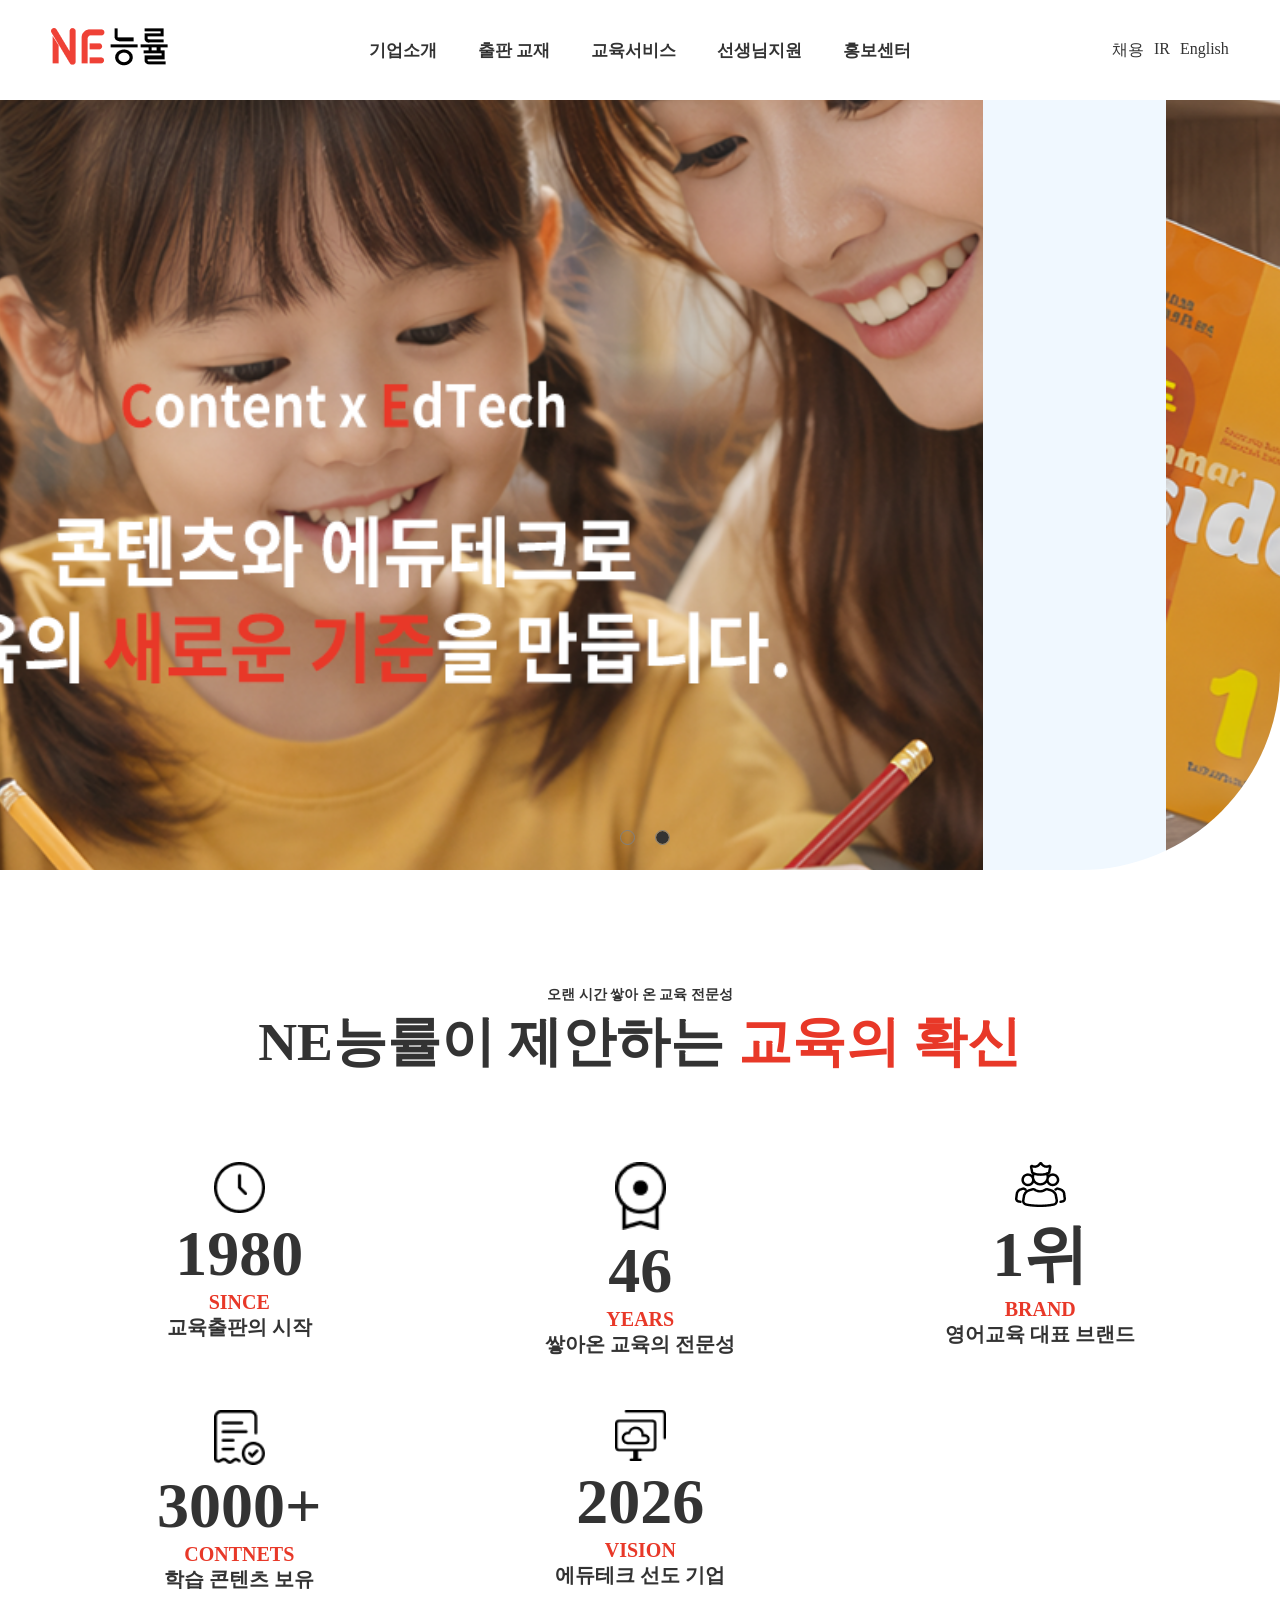
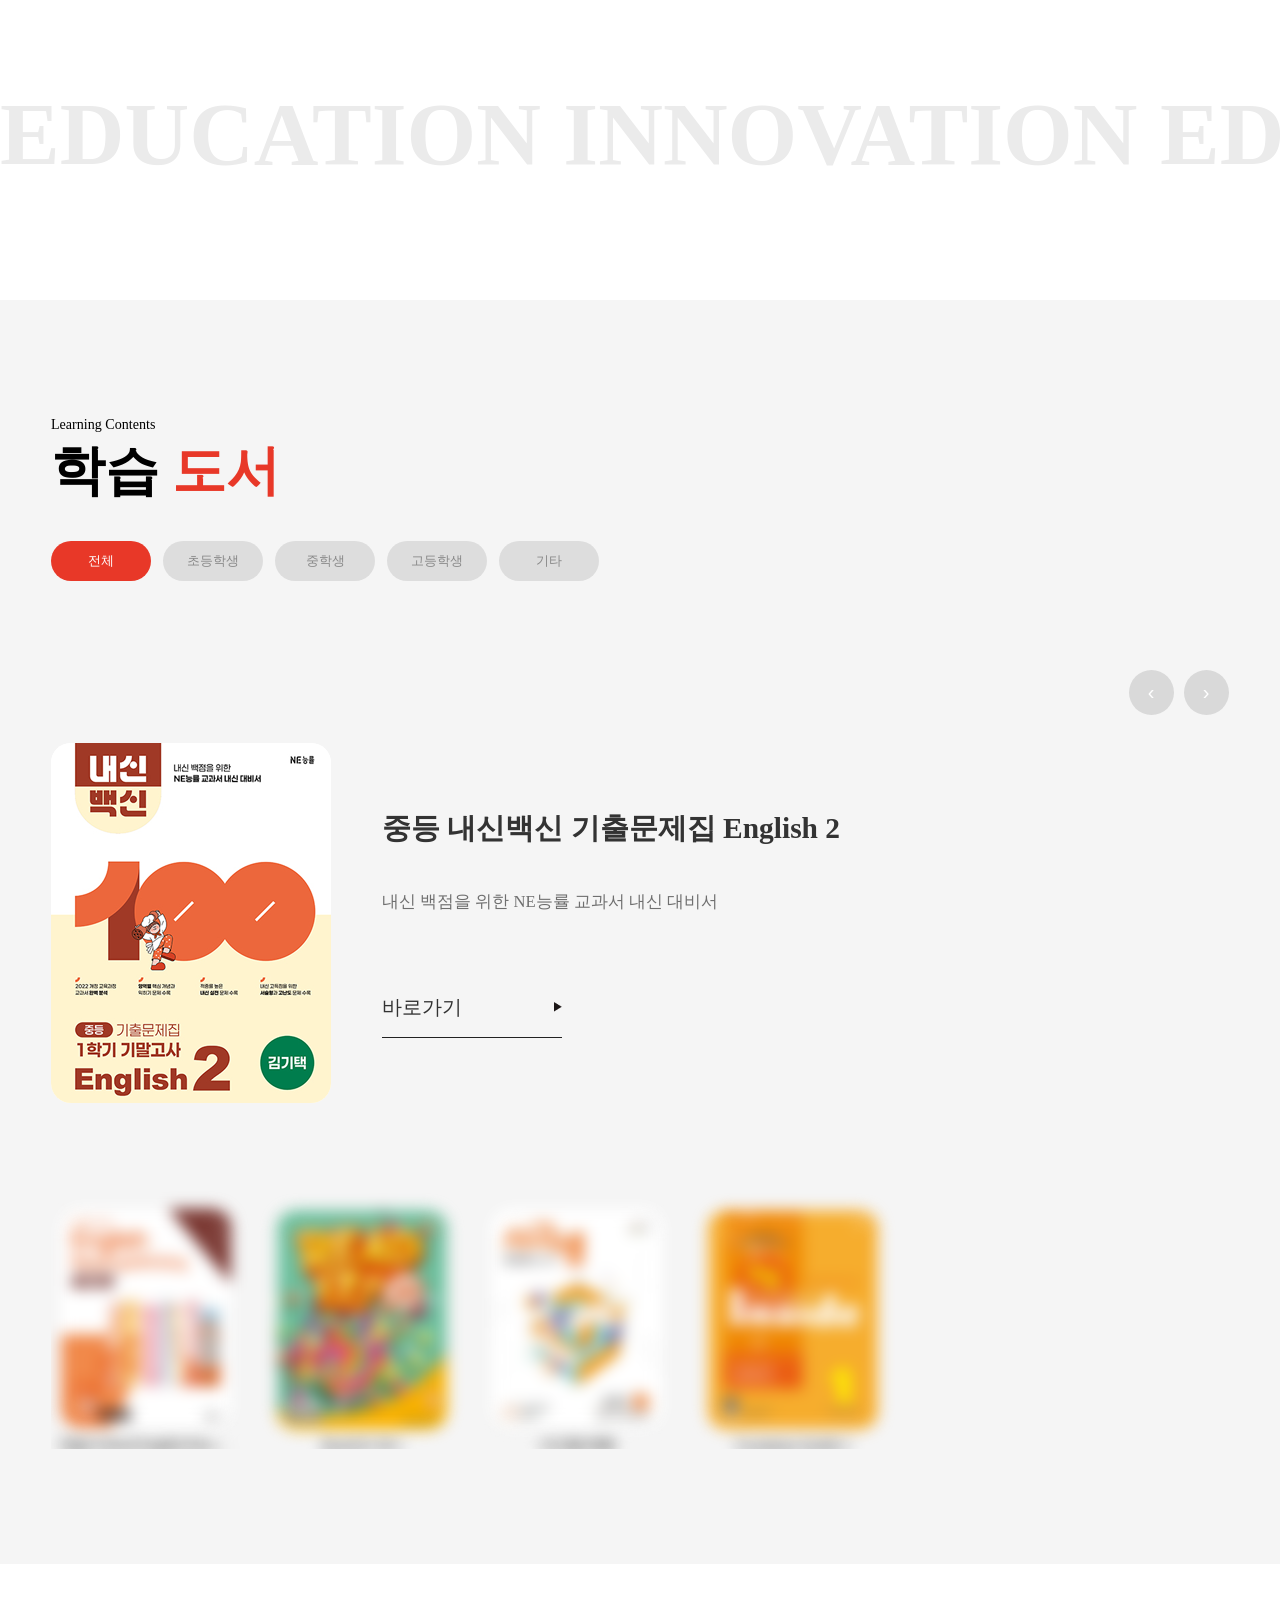
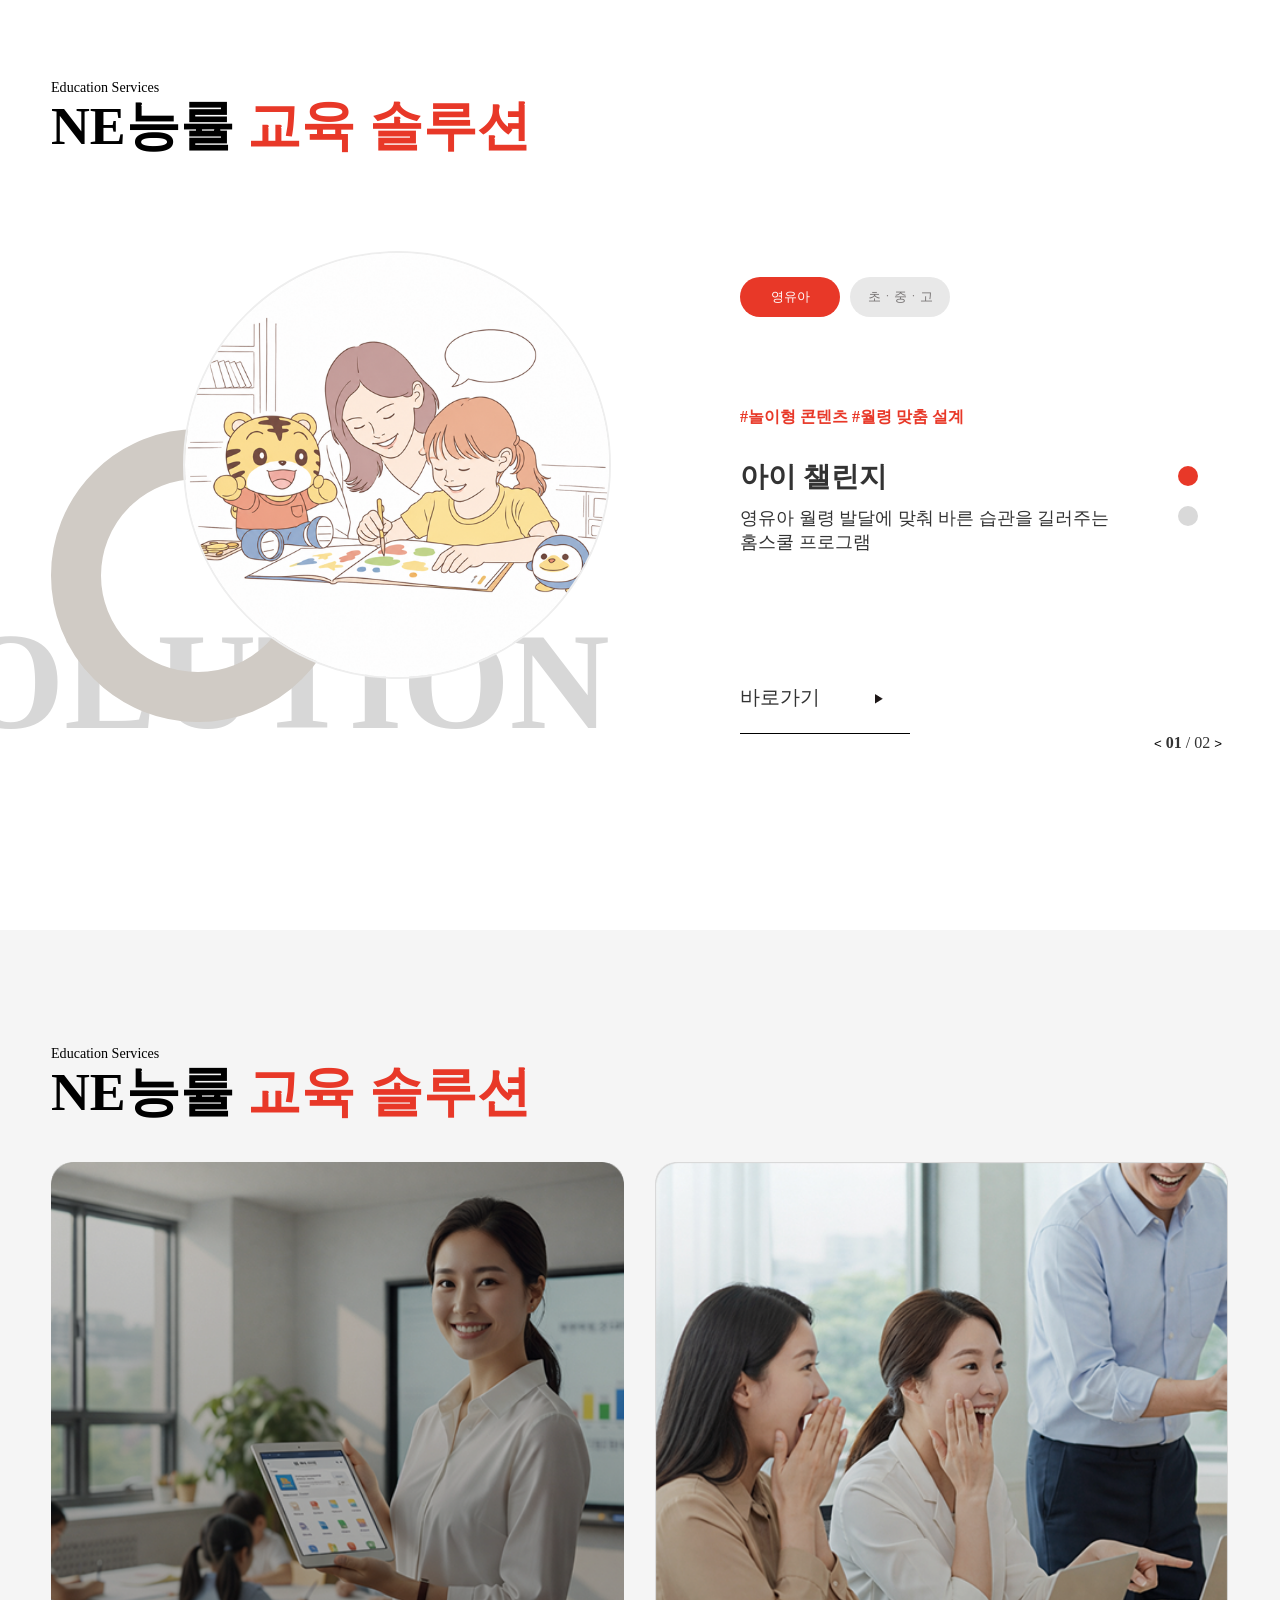
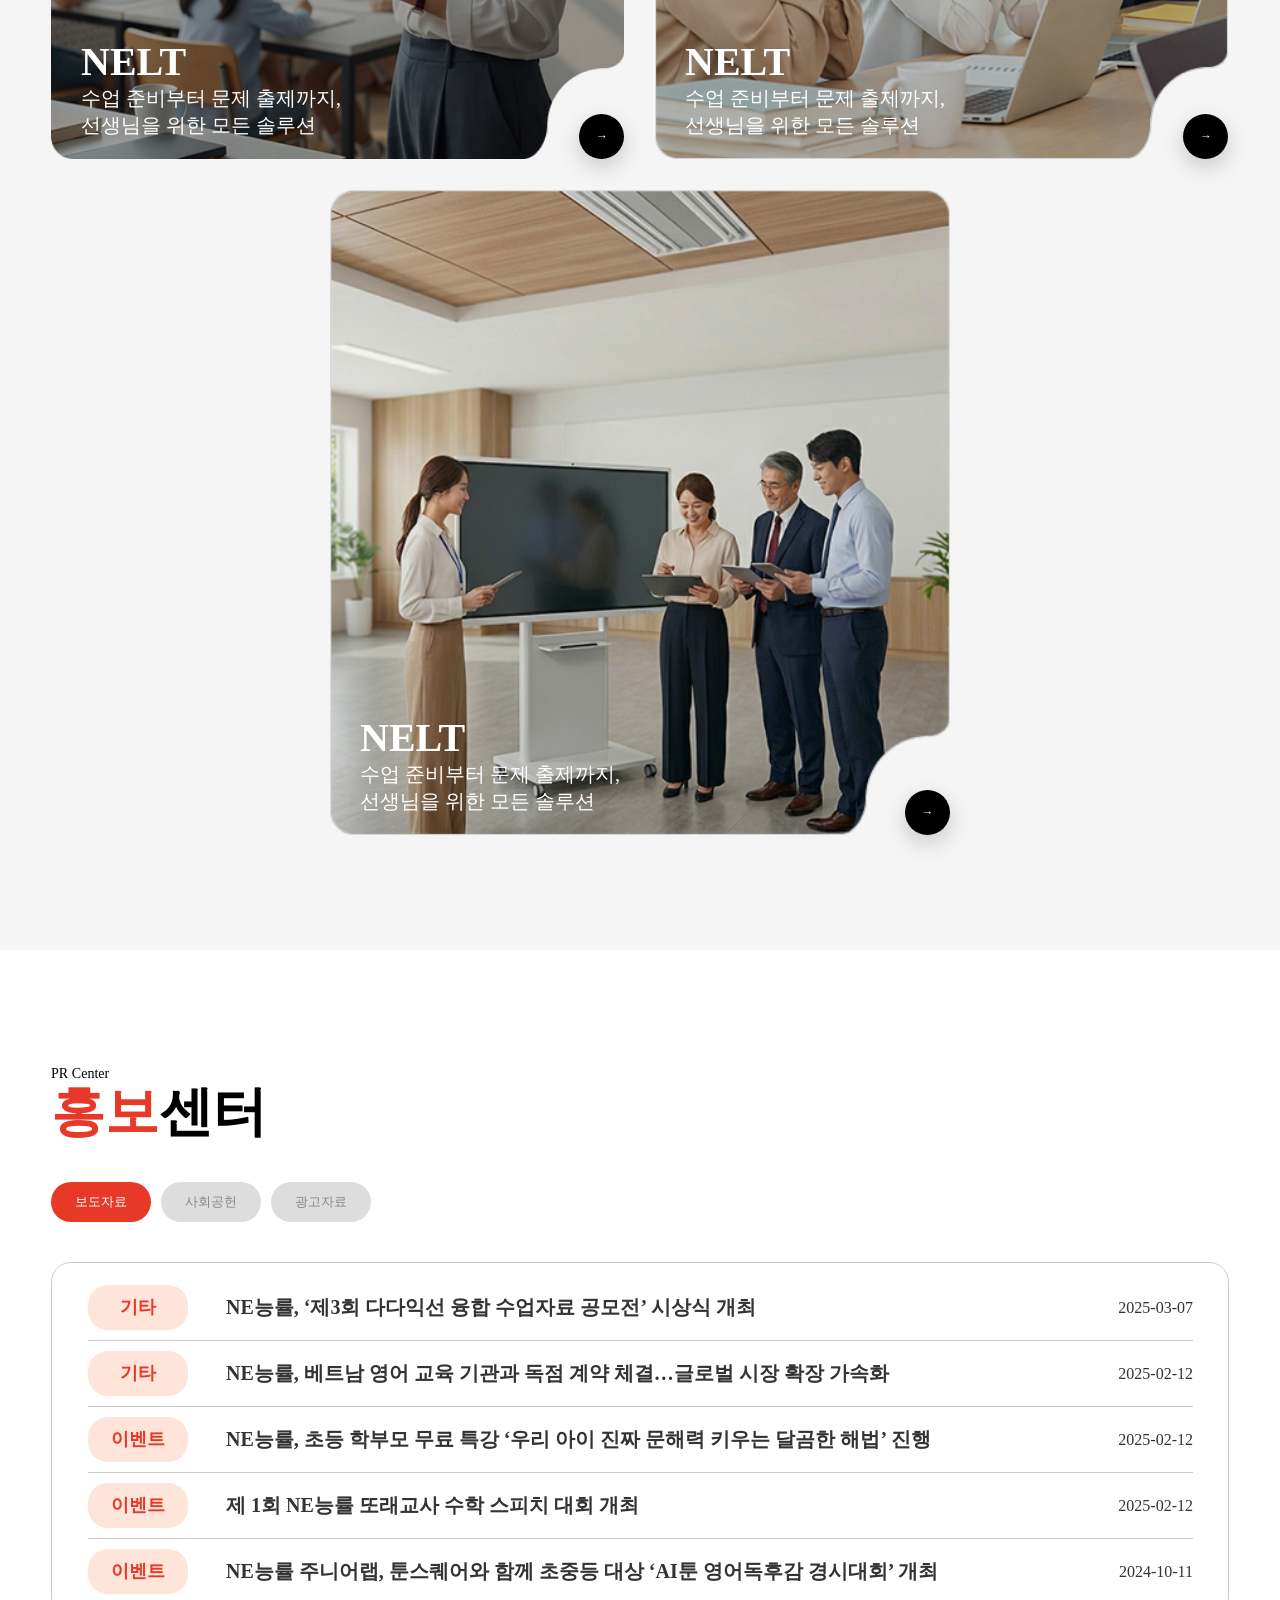
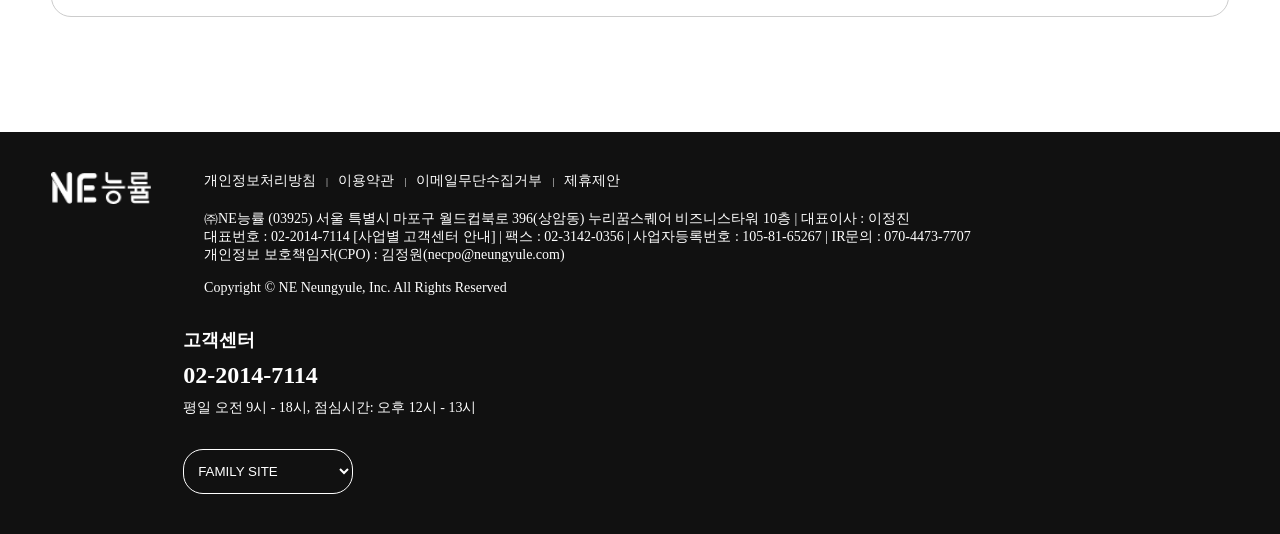
==== commit 85c03541: "Add files via upload" ====
--- a/index.html
+++ b/index.html
@@ -21,41 +21,43 @@
                             <li>
                                 <a href="./sub1.html">기업소개</a>
                                 <ul class="sub">
-                                    <li><a href="#">인사말</a></li>
-                                    <li><a href="#">연혁</a></li>
-                                    <li><a href="#">CI 소개</a></li>
+                                    <li><a href="./sub1.html">인사말</a></li>
+                                    <li><a href="#">경영철학</a></li>
+                                    <li><a href="#">주요연혁</a></li>
+                                    <li><a href="#">CI</a></li>
+                                    <li><a href="#">위치안내</a></li>
                                 </ul>
                             </li>
                             <li>
                                 <a href="#">출판 교재</a>
                                 <ul class="sub">
-                                    <li><a href="#">인사말</a></li>
-                                    <li><a href="#">연혁</a></li>
-                                    <li><a href="#">CI 소개</a></li>
+                                    <li><a href="#">초등 교재</a></li>
+                                    <li><a href="#">중등 교재</a></li>
+                                    <li><a href="#">고등 교재</a></li>
                                 </ul>
                             </li>
                             <li>
                                 <a href="#">교육서비스</a>
                                 <ul class="sub">
-                                    <li><a href="#">인사말</a></li>
-                                    <li><a href="#">연혁</a></li>
-                                    <li><a href="#">CI 소개</a></li>
+                                    <li><a href="#">영유아 교육</a></li>
+                                    <li><a href="#">초·중·고 교육</a></li>
+                                    <li><a href="#">학습 솔루션</a></li>
                                 </ul>
                             </li>
                             <li>
                                 <a href="#">선생님지원</a>
                                 <ul class="sub">
-                                    <li><a href="#">인사말</a></li>
-                                    <li><a href="#">연혁</a></li>
-                                    <li><a href="#">CI 소개</a></li>
+                                    <li><a href="#">수업 지원</a></li>
+                                    <li><a href="#">평가 지원</a></li>
+                                    <li><a href="#">교사 자료</a></li>
                                 </ul>
                             </li>
                             <li>
                                 <a href="#">홍보센터</a>
                                 <ul class="sub">
-                                    <li><a href="#">인사말</a></li>
-                                    <li><a href="#">연혁</a></li>
-                                    <li><a href="#">CI 소개</a></li>
+                                    <li><a href="#">보도자료</a></li>
+                                    <li><a href="#">사회공헌</a></li>
+                                    <li><a href="#">광고자료</a></li>
                                 </ul>
                             </li>
                         </ul>
@@ -106,7 +108,7 @@
                                     <em>01</em>
                                 </a>
                                 <ul class="mobile_sub">
-                                    <li><a href="#">인사말</a></li>
+                                    <li><a href="./sub1.html">인사말</a></li>
                                     <li><a href="#">연혁</a></li>
                                     <li><a href="#">CI 소개</a></li>
                                     <li><a href="#">위치안내</a></li>
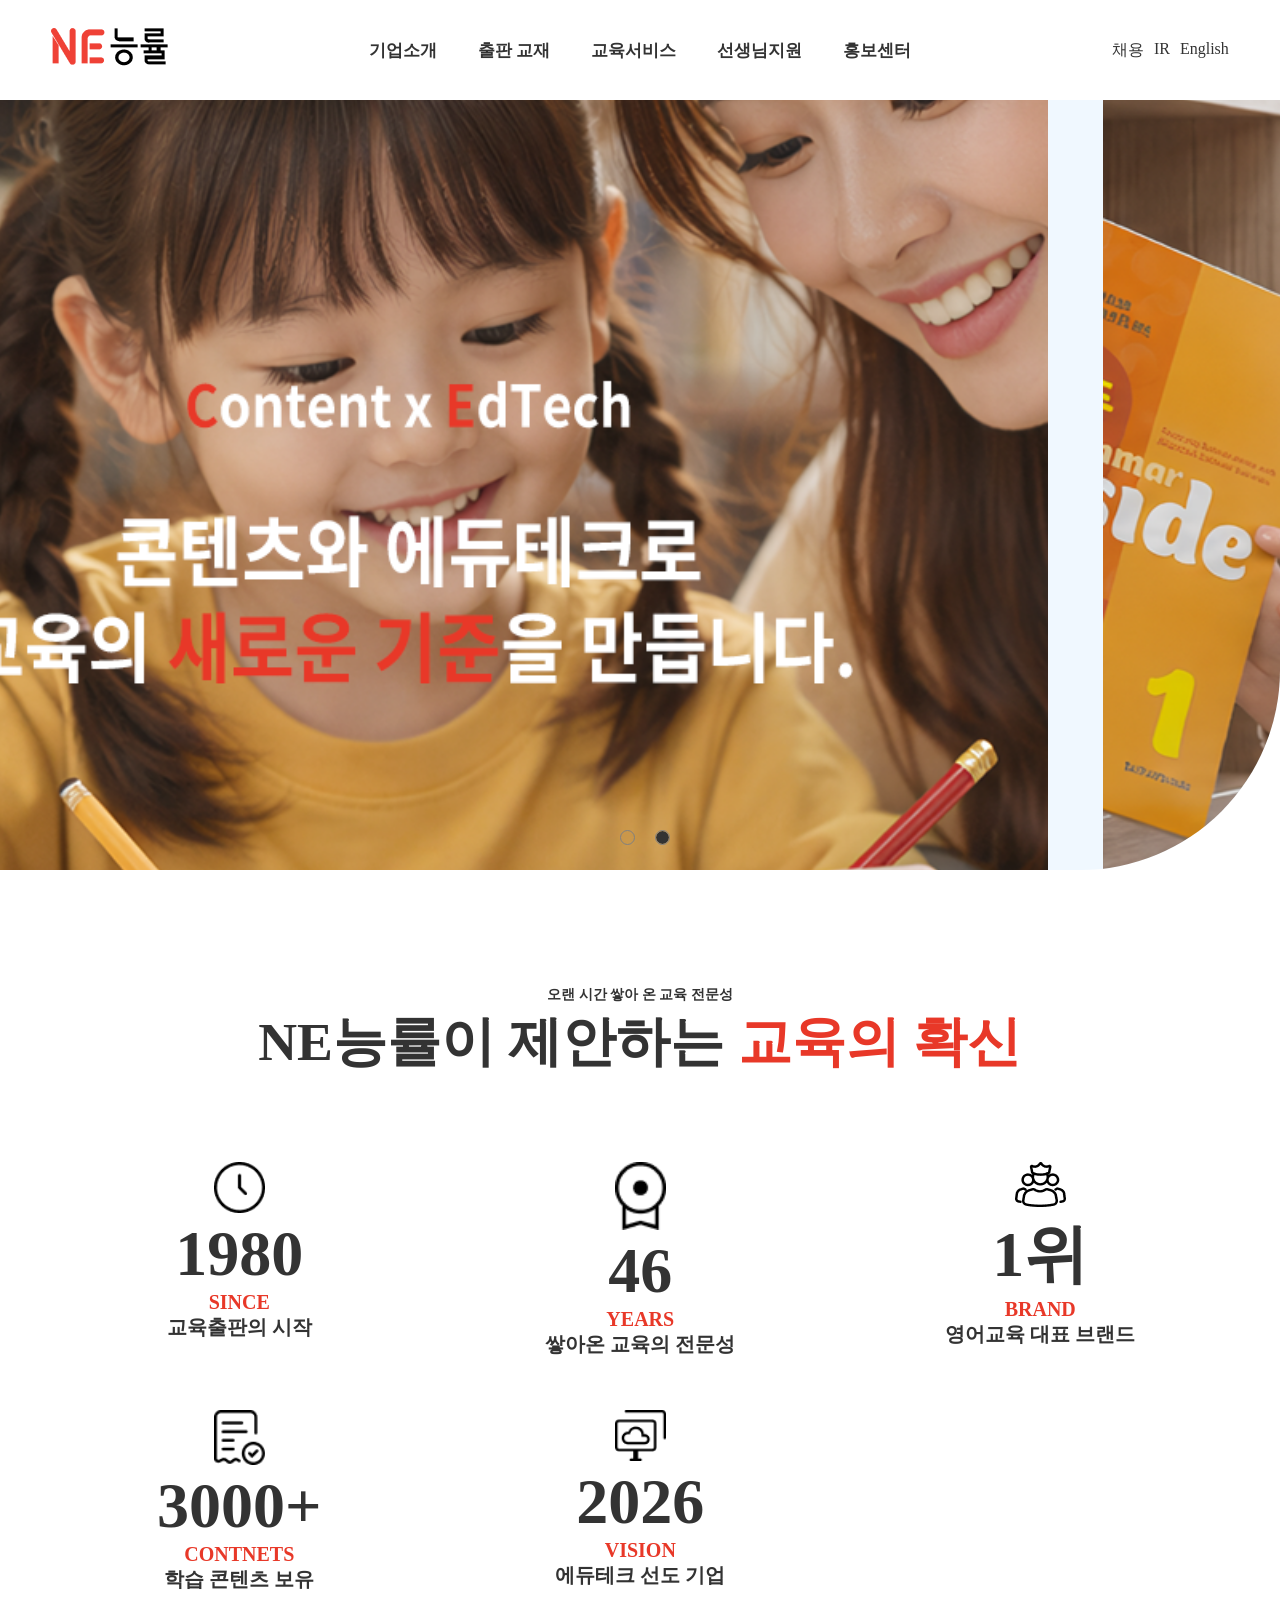
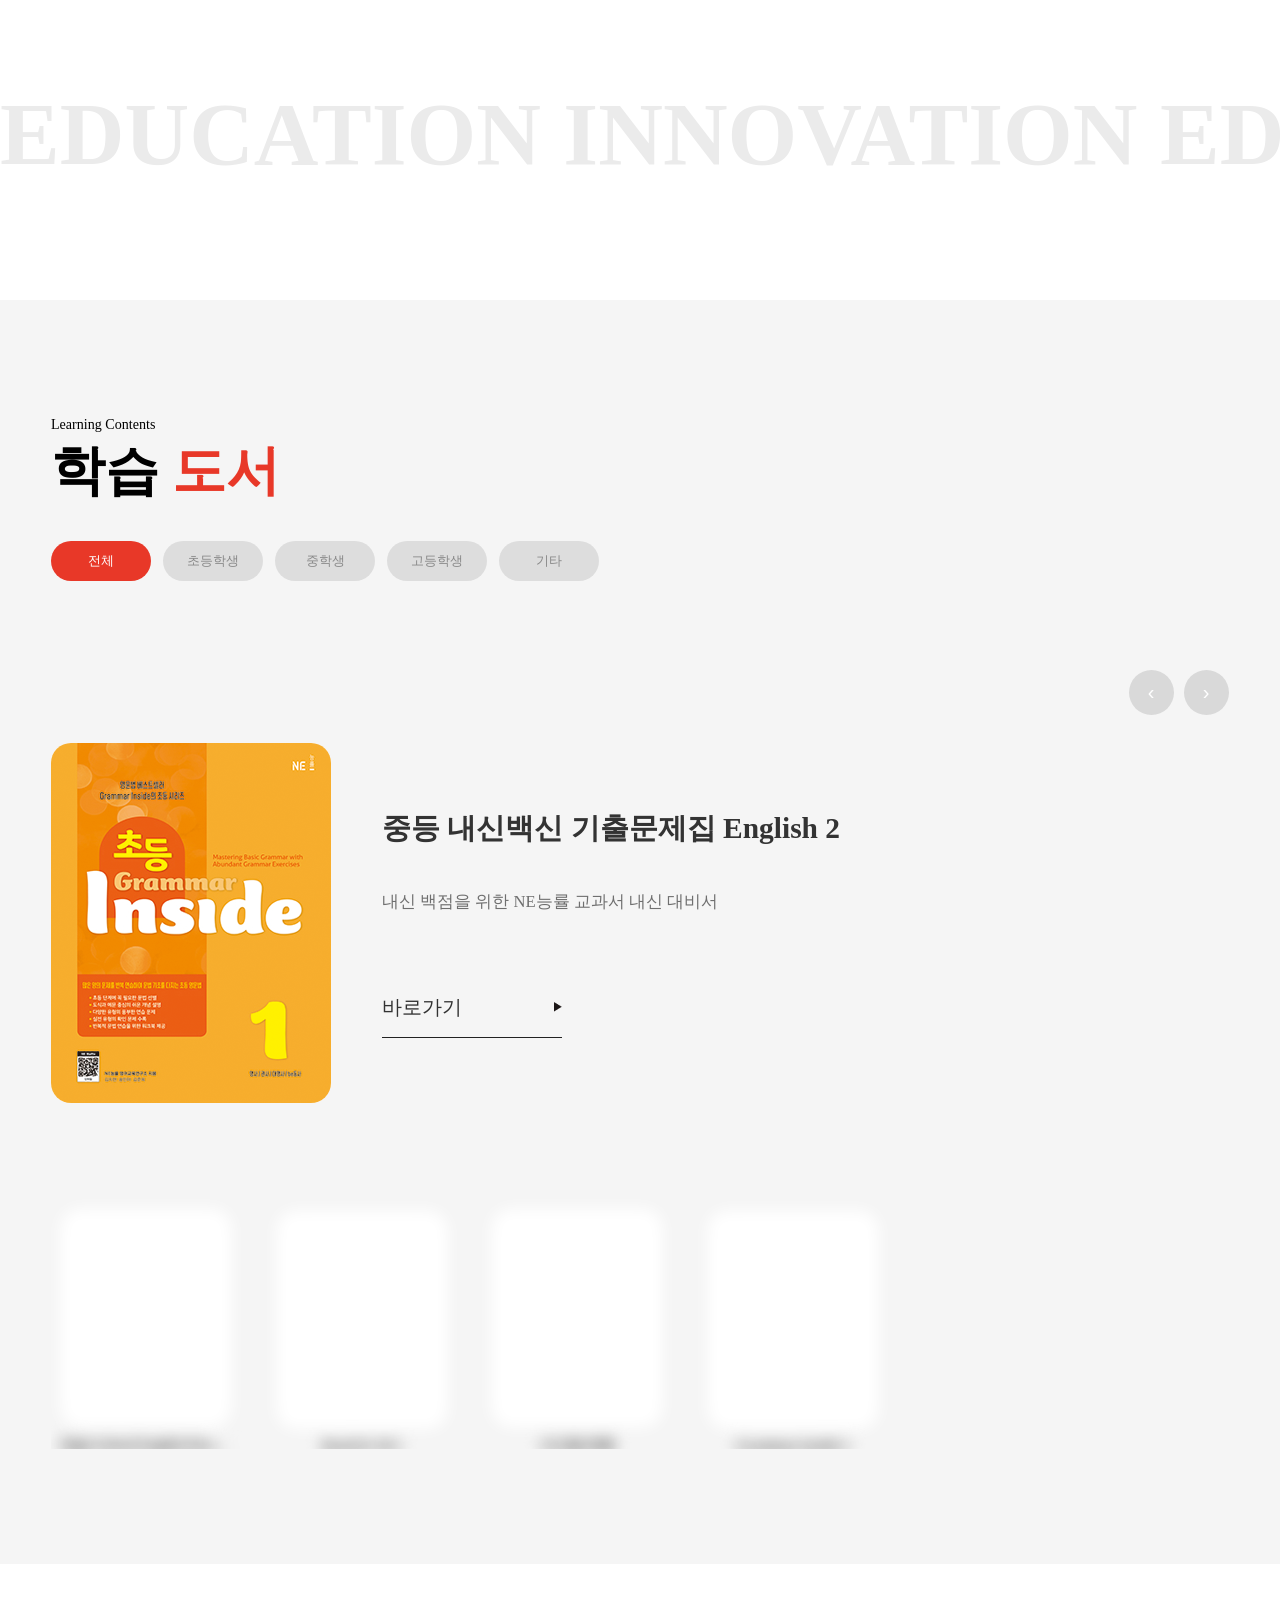
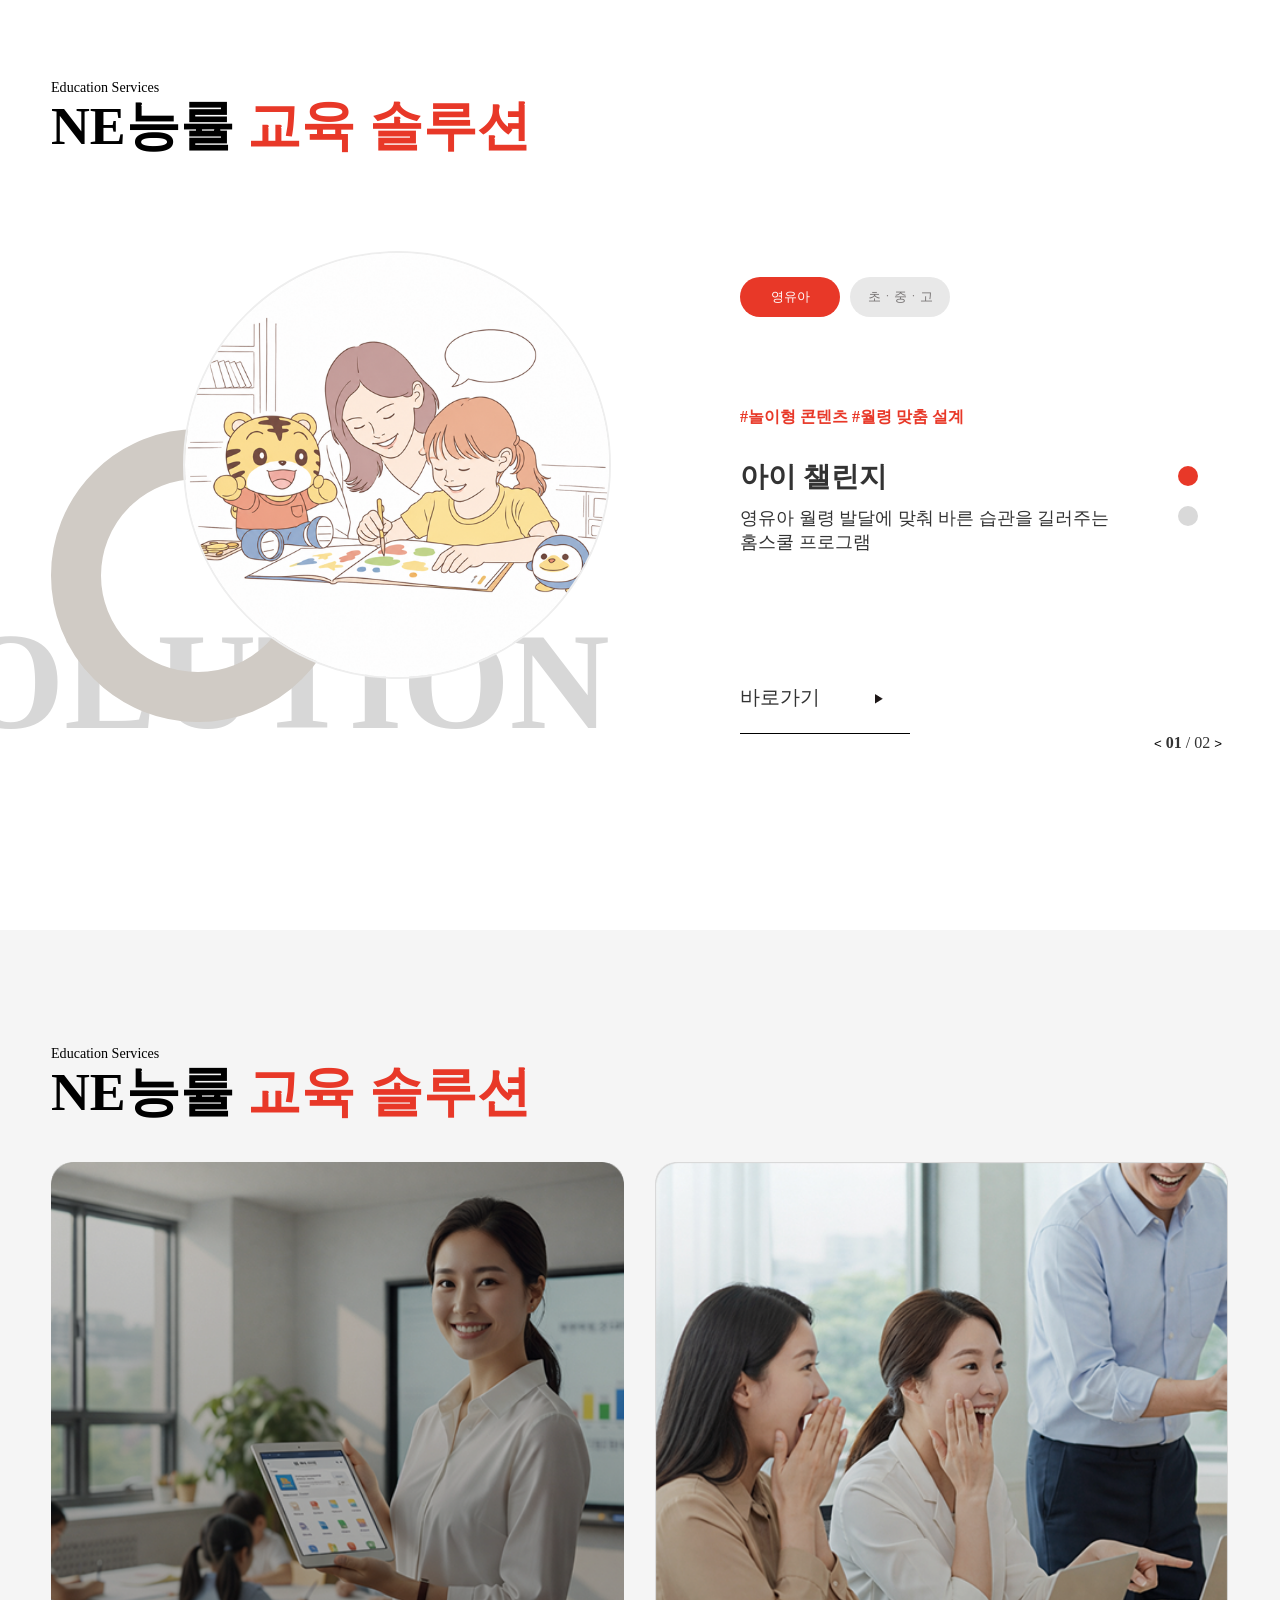
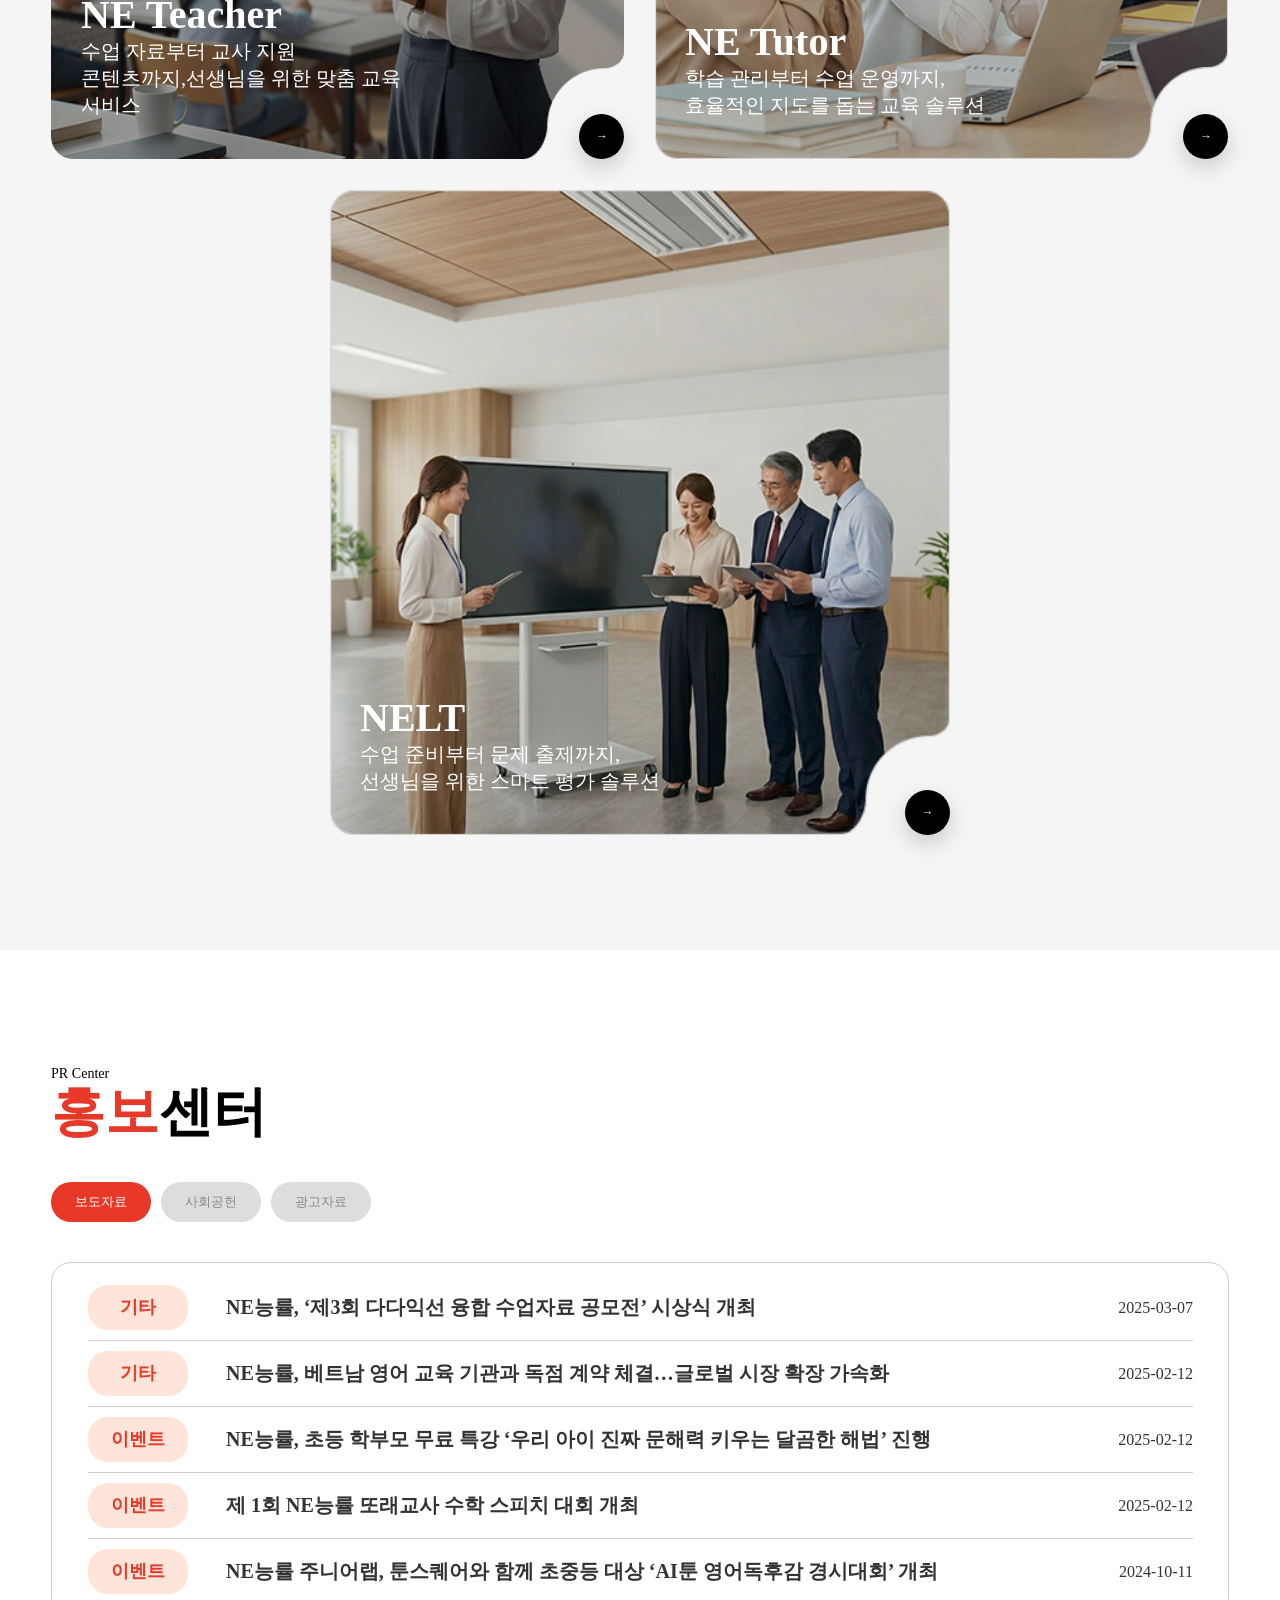
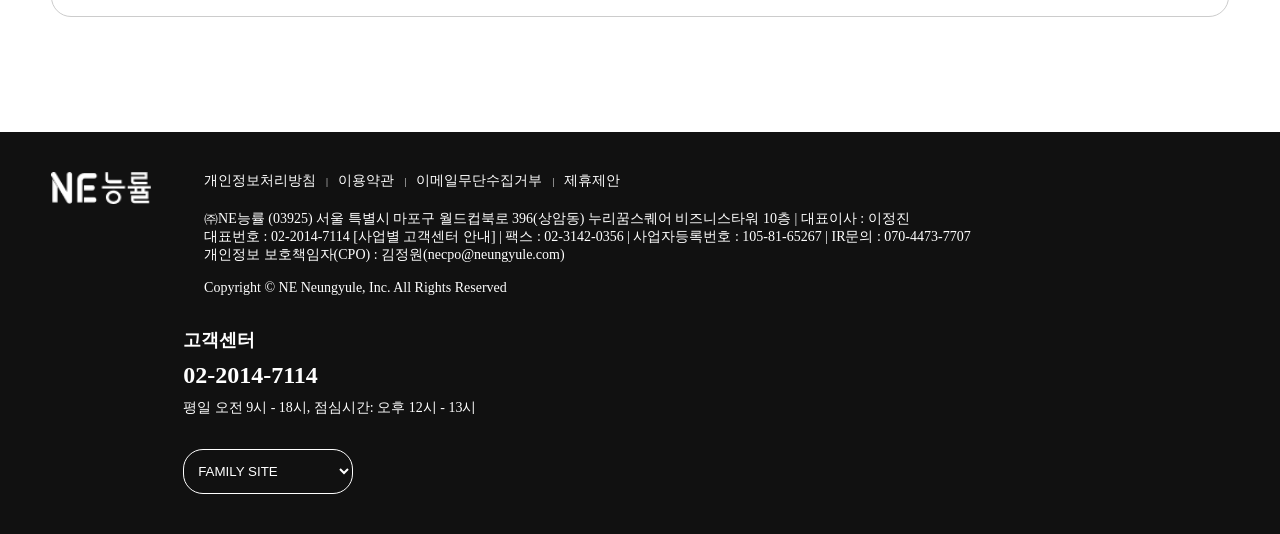
==== commit 76ad0a59: "Add files via upload" ====
--- a/index.html
+++ b/index.html
@@ -384,8 +384,8 @@
                             <li>
                                 <a href="#" class="t_card card1">
                                     <div class="txt_box">
-                                        <h3>NELT</h3>
-                                        <p>수업 준비부터 문제 출제까지, 선생님을 위한 모든 솔루션</p>
+                                        <h3>NE Teacher</h3>
+                                        <p>수업 자료부터 교사 지원 콘텐츠까지,선생님을 위한 맞춤 교육 서비스</p>
                                     </div>
                                     <span class="arrow_btn">→</span>
                                 </a>
@@ -393,8 +393,8 @@
                             <li>
                                 <a href="#" class="t_card card2">
                                     <div class="txt_box">
-                                        <h3>NELT</h3>
-                                        <p>수업 준비부터 문제 출제까지, 선생님을 위한 모든 솔루션</p>
+                                        <h3>NE Tutor</h3>
+                                        <p>학습 관리부터 수업 운영까지,효율적인 지도를 돕는 교육 솔루션</p>
                                     </div>
                                     <span class="arrow_btn">→</span>
                                 </a>
@@ -403,7 +403,7 @@
                                 <a href="#" class="t_card card3">
                                     <div class="txt_box">
                                         <h3>NELT</h3>
-                                        <p>수업 준비부터 문제 출제까지, 선생님을 위한 모든 솔루션</p>
+                                        <p>수업 준비부터 문제 출제까지,선생님을 위한 스마트 평가 솔루션</p>
                                     </div>
                                     <span class="arrow_btn">→</span>
                                 </a>
--- a/css/main.css
+++ b/css/main.css
@@ -41,6 +41,9 @@
 #nav a{
     font-size: 20px;
     font-weight: 700;
+}
+#nav a:hover{
+    color: #E83828;
 }
 
 #header .info_mn{
@@ -68,7 +71,7 @@
 }
 #nav .sub li a{
     display: block;
-    font-size: 18px;
+    font-size: 16px;
     font-weight: 400;
     white-space: nowrap;
 }
@@ -78,8 +81,7 @@
     left: 0;
     z-index: 100;
     width: 100%;
-    height: 250px;
-    background: #f8f8f8;
+    background: #fff;
     overflow: hidden;
     border-top:1px solid #ccc;
     border-radius: 0 0 50px 50px;
@@ -519,6 +521,7 @@
     color: #1D1717;
     border: none;
     opacity: 60%;
+    cursor: pointer;
 }
 #solution .slide_btn{
     display: flex;
@@ -700,7 +703,7 @@
 #teacher .txt_box{
     position: absolute;
     left: 30px;
-    bottom: 20px;
+    bottom: 40px;
 }
 #teacher .txt_box h3{
     font-size: 40px;
@@ -1309,6 +1312,9 @@
     align-items: center;
     gap: 28px;
 }
+#notice .notice_wrap a:hover{
+    color: #E83828;;
+}
 
 #notice .title{
     width: auto;
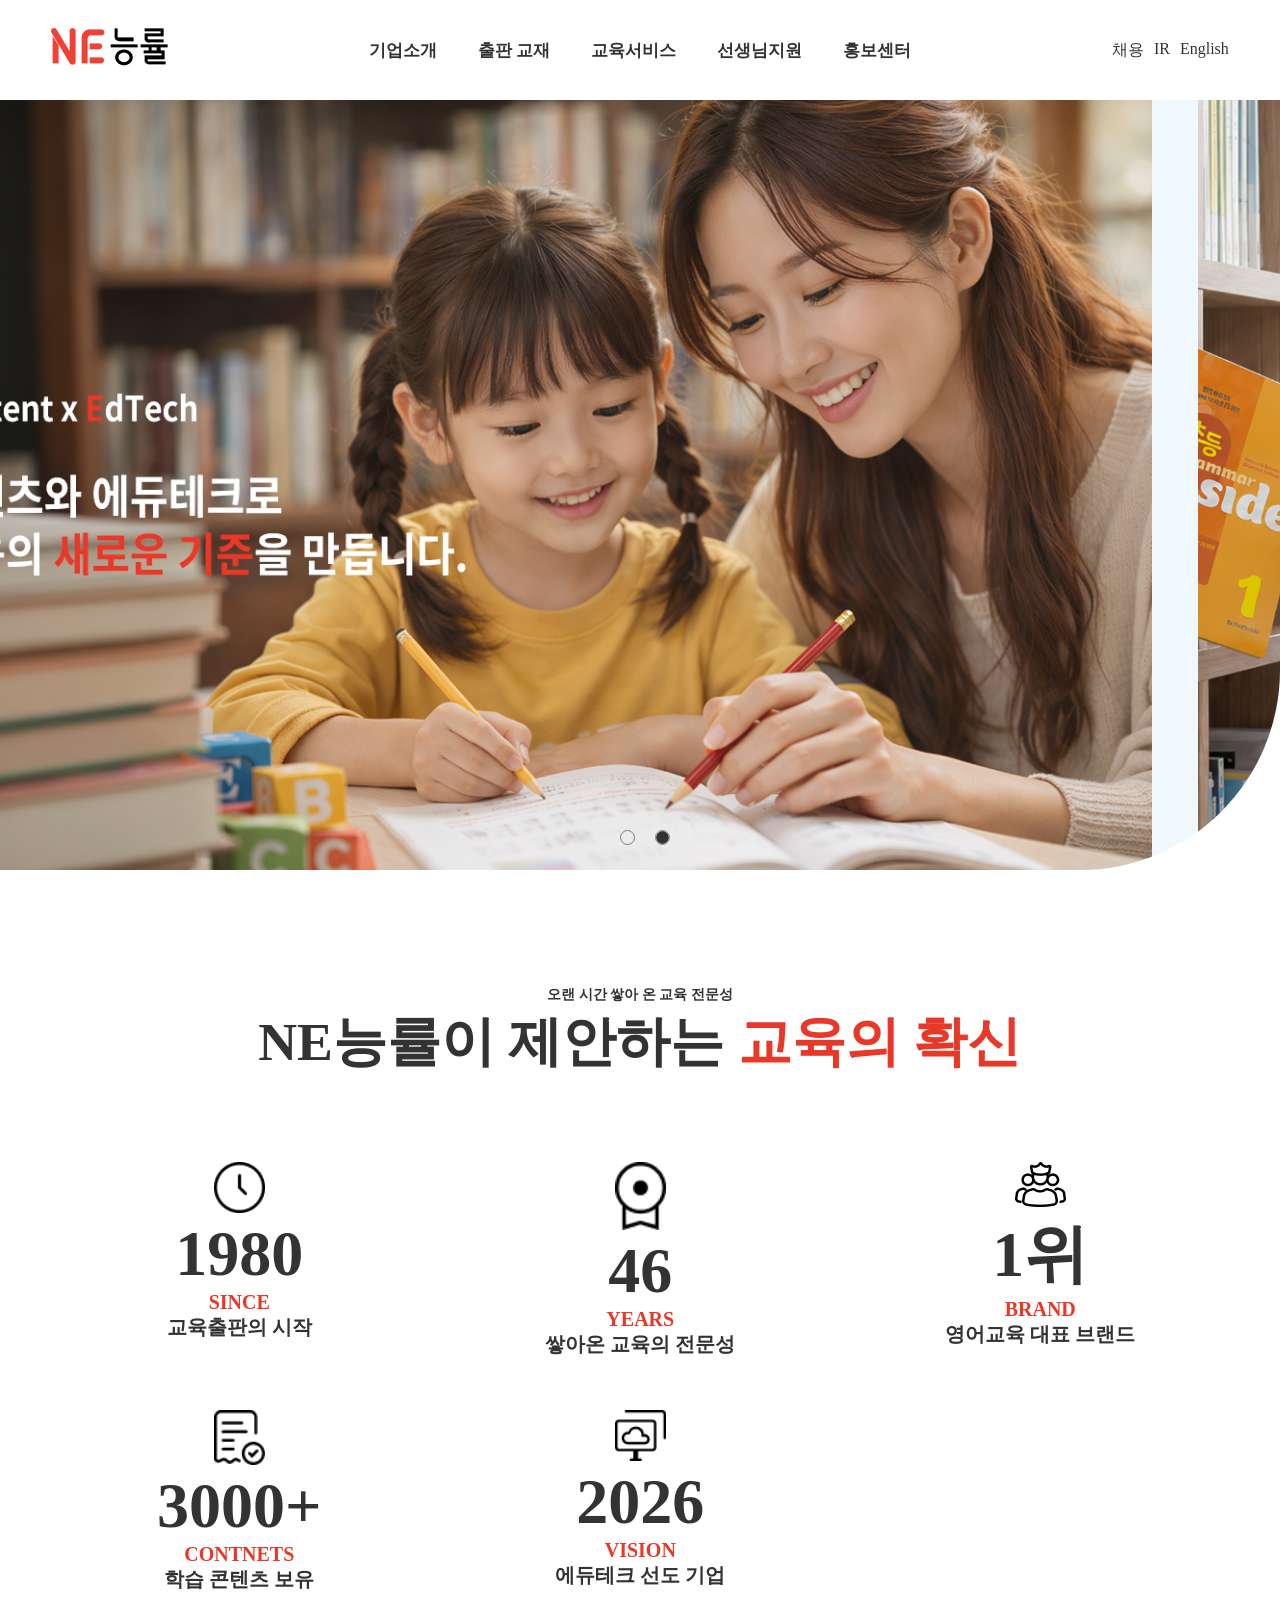
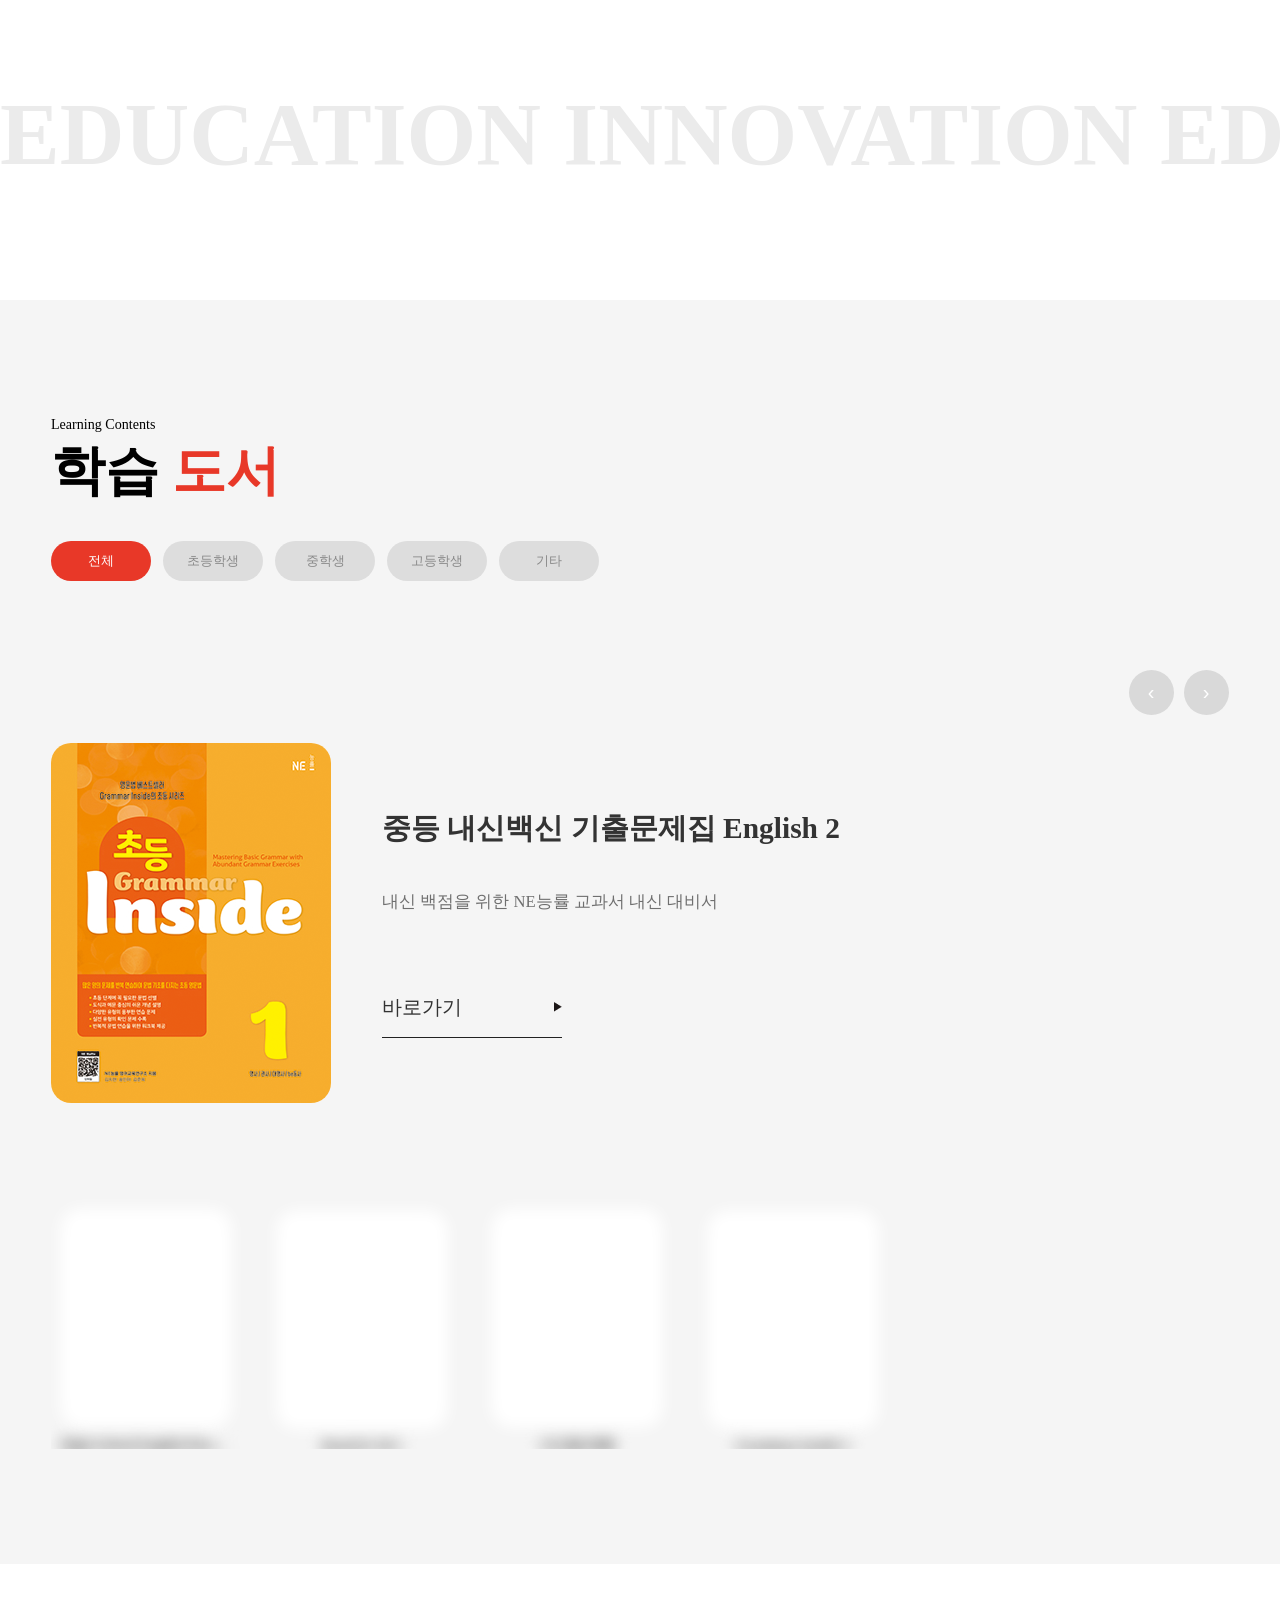
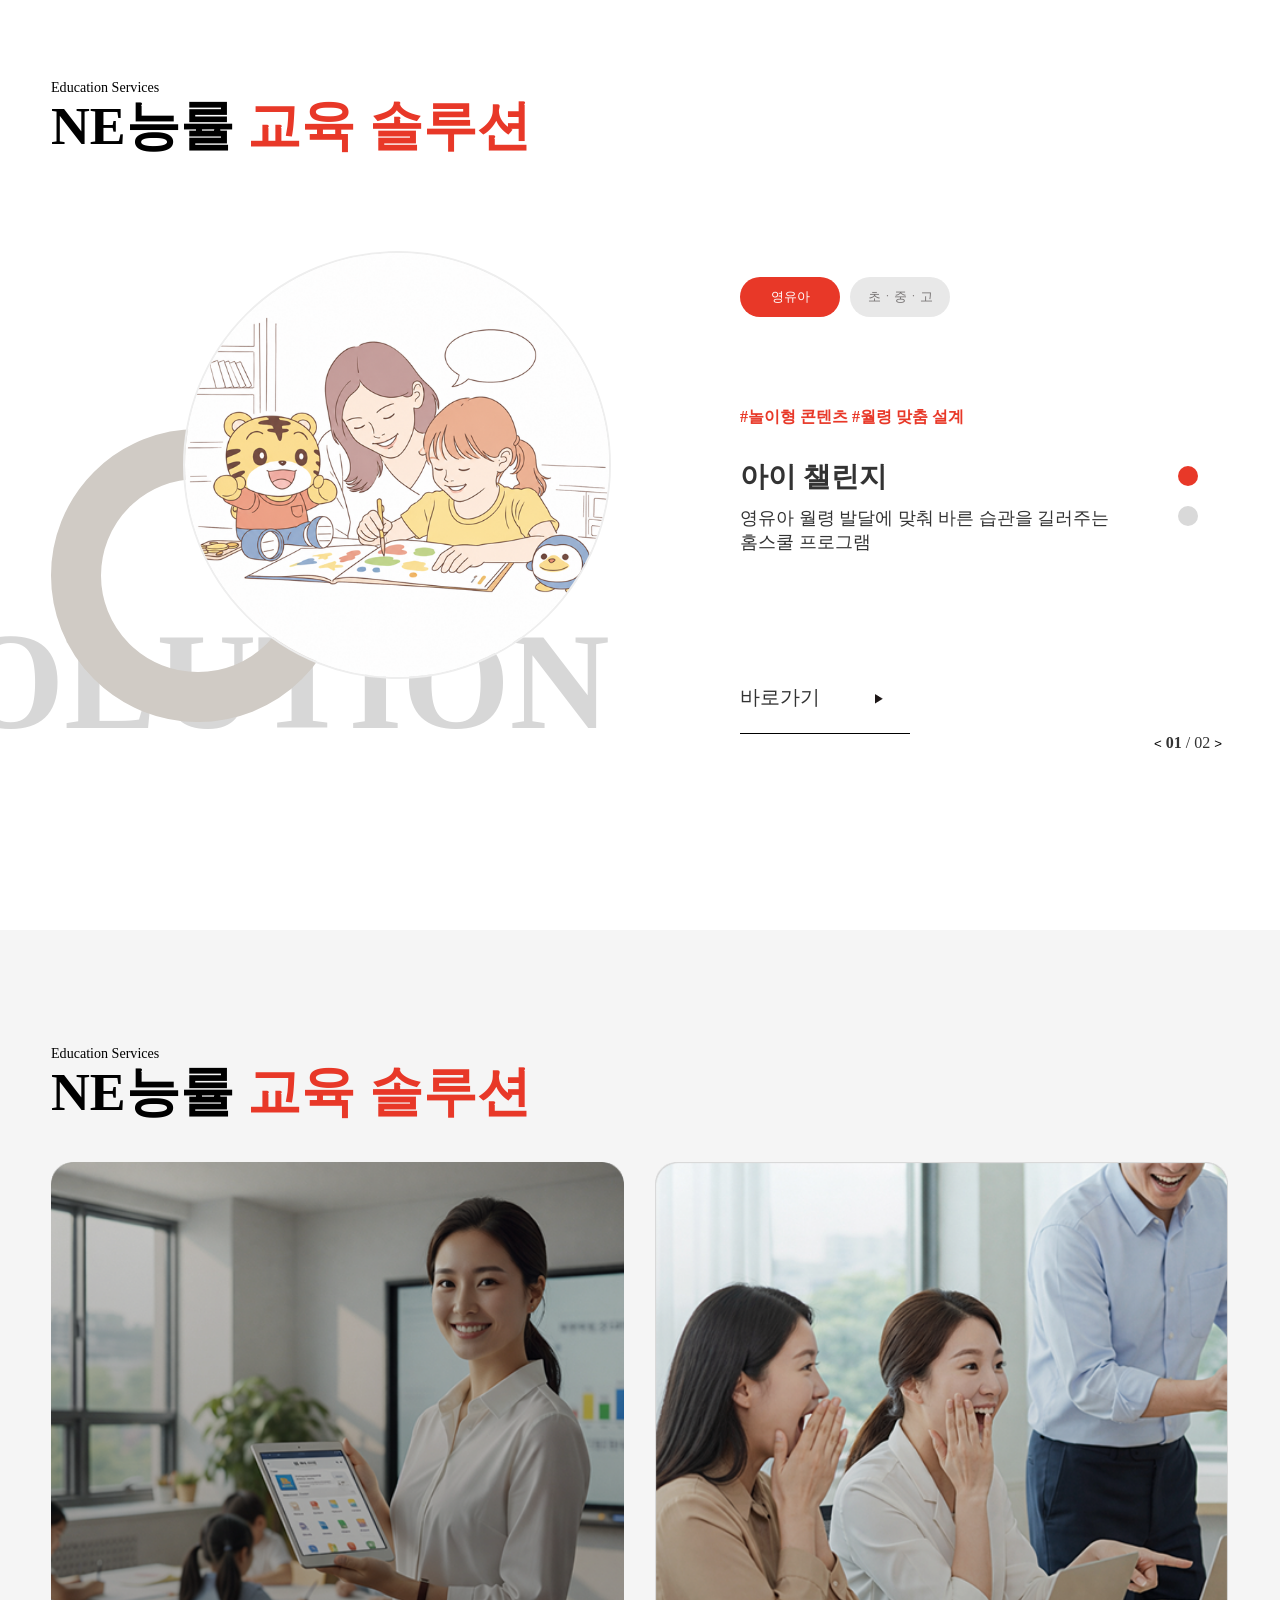
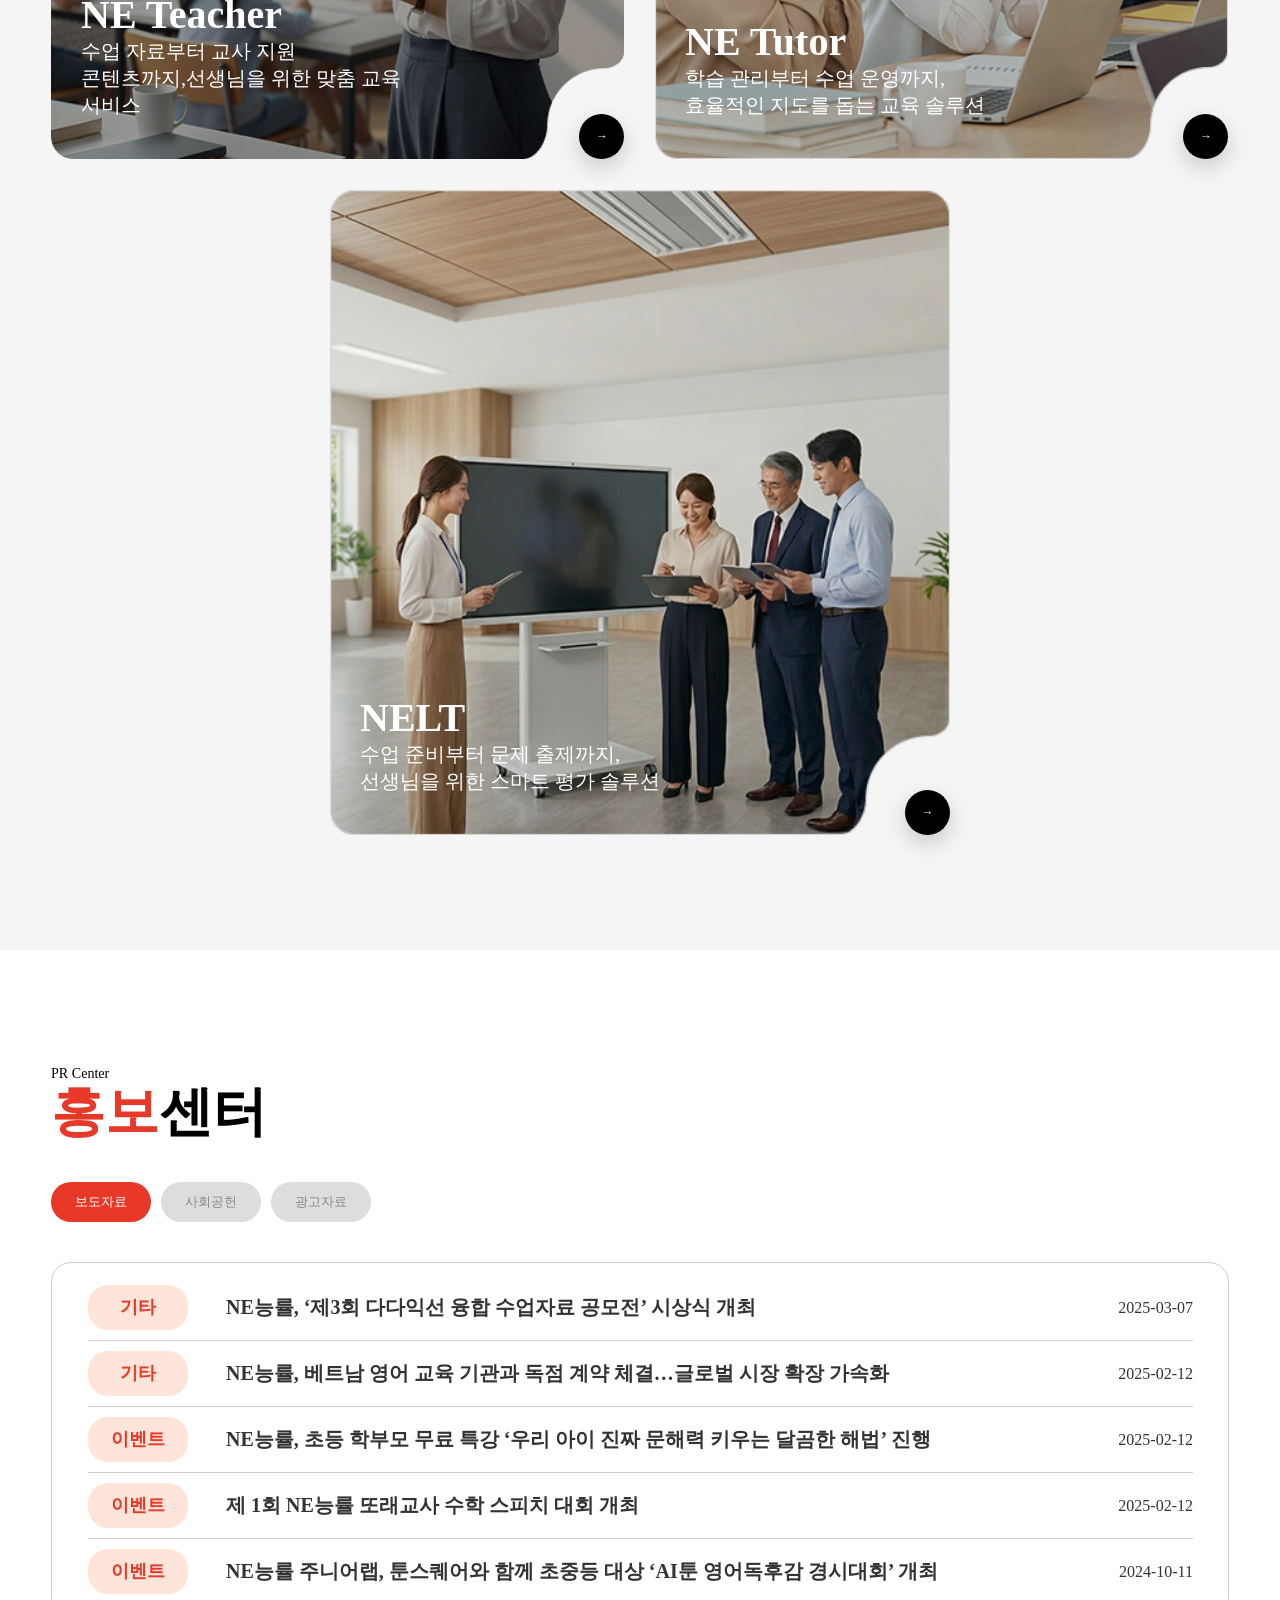
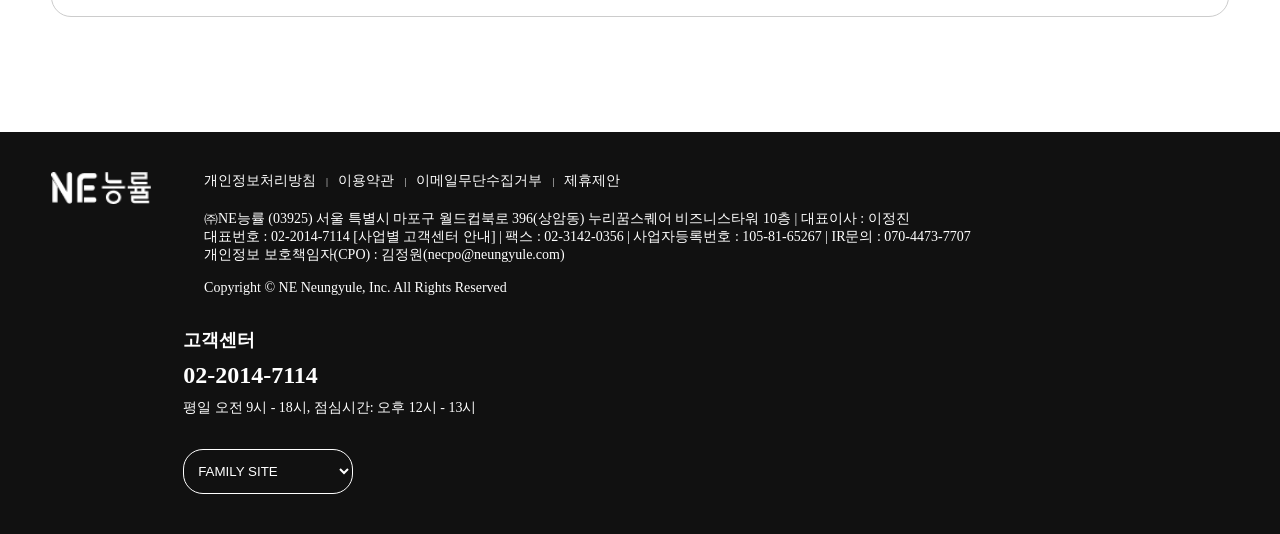
==== commit 3eee1ed9: "Add files via upload" ====
--- a/index.html
+++ b/index.html
@@ -6,6 +6,8 @@
     <title>NE 능률</title>
     <link rel="stylesheet" href="./css/reset.css">
     <link rel="stylesheet" href="./css/main.css">
+    <link rel="stylesheet" href="./css/header.css">
+    <link rel="stylesheet" href="./css/footer.css">
     <script src="./js/jquery.js"></script>
     <script src="./js/jquery-ui.js"></script>
     <script src="./js/menu.js" defer></script>
@@ -382,7 +384,7 @@
                         </div>
                         <ul class="t_list">
                             <li>
-                                <a href="#" class="t_card card1">
+                                <a href="https://www.neteacher.co.kr/gate.asp?ver=24" target="_blank" rel="noopener noreferrer" class="t_card card1">
                                     <div class="txt_box">
                                         <h3>NE Teacher</h3>
                                         <p>수업 자료부터 교사 지원 콘텐츠까지,선생님을 위한 맞춤 교육 서비스</p>
@@ -391,7 +393,7 @@
                                 </a>
                             </li>
                             <li>
-                                <a href="#" class="t_card card2">
+                                <a href="https://www.netutor.co.kr/english/" target="_blank" rel="noopener noreferrer" class="t_card card2">
                                     <div class="txt_box">
                                         <h3>NE Tutor</h3>
                                         <p>학습 관리부터 수업 운영까지,효율적인 지도를 돕는 교육 솔루션</p>
@@ -400,7 +402,7 @@
                                 </a>
                             </li>
                             <li>
-                                <a href="#" class="t_card card3">
+                                <a href="https://www.nelt.co.kr/" target="_blank" rel="noopener noreferrer" class="t_card card3">
                                     <div class="txt_box">
                                         <h3>NELT</h3>
                                         <p>수업 준비부터 문제 출제까지,선생님을 위한 스마트 평가 솔루션</p>
--- a/css/main.css
+++ b/css/main.css
@@ -1,105 +1,27 @@
-#wrap{
-    width: 100%;
-}
-#header{
-    position: relative;
-    width: 100%;
-    height: auto;
-}
-#header .header_in{
-    margin: 0 auto;
-    width: 100%;
-    max-width: 1600px;
-    background-color: #fff;
-    display: flex;
-    justify-content: space-between;
-    padding: 2.6% 0;
-    box-sizing: border-box;
-    
-}
-#header .center_group{
-    width: 80%;
-    min-width: 0;
-
-    display: flex;
-    align-items: center;
-    justify-content: space-between;
-}
-#nav{
-    width: min(720px, calc(100% - 150px));
-    min-width: 0;
-}
-#nav > ul{
-    display: flex;
-    justify-content: space-between;
-    gap:2vw;
-}
-#nav li{
-    margin-right: 20px;
-    position: relative;
-}
-#nav a{
-    font-size: 20px;
-    font-weight: 700;
-}
-#nav a:hover{
-    color: #E83828;
-}
-
-#header .info_mn{
-    display: flex;
-    gap: 10px;
-}
-#header .info_mn a{
-    font-size: 16px;
-}
-#header .hamburger_btn{
-    display: none;
-}
-#nav .sub{
-    position: absolute;
-    top: 300%;
-    left: 50%;
-    transform: translateX(-50%);
-    min-width: 160px;
-    padding-top: 20px;
-    text-align: center;
-    z-index: 200;
-}
-#nav .sub li{
-    padding: 10px 0;
-}
-#nav .sub li a{
-    display: block;
-    font-size: 16px;
-    font-weight: 400;
-    white-space: nowrap;
-}
-.submn_area{
-    position: absolute;
-    top: 100%;
-    left: 0;
-    z-index: 100;
-    width: 100%;
-    background: #fff;
-    overflow: hidden;
-    border-top:1px solid #ccc;
-    border-radius: 0 0 50px 50px;
-}
-
-#main{
+/* =========================================================
+   NE 능률 — MAIN CONTENT
+========================================================= */
+
+#wrap {
+    width: 100%;
+}
+
+
+#main {
     width: 100%;
     height: 770px;
     position: relative;
 }
-#main .main_box{
+
+#main .main_box {
     width: 100%;
     height: 460px;
     background-color: #1D1717;
     position: absolute;
     top: 315px;
 }
-#main .main_img{
+
+#main .main_img {
     margin: 0 auto;
     width: 100%;
     /* min-height: 230px;
@@ -113,37 +35,43 @@
     transform: translateX(-50%);
     overflow: hidden;
 }
+
 #main .main_img > li:not(.btn_wrap) > a,
-#main .main_img picture{
+#main .main_img picture {
     display: block;
     width: 100%;
     height: 100%;
 }
 
-#main .main_img li img{
+
+#main .main_img li img {
     width: 100%;
     height: 100%;
     object-fit: cover;
     object-position: center;
     display: block;
 }
-.main_img > li{
+
+.main_img > li {
     position: absolute;
 }
-.main_img > li:nth-child(1){
+
+.main_img > li:nth-child(1) {
     width:100%;
     height:100%;
     top:0;
     left:0;
 }
 
-.main_img > li:nth-child(2){
+
+.main_img > li:nth-child(2) {
     width:100%;
     height:100%;
     top:0;
     left:100%;
 }
-.main_img .btn_wrap{
+
+.main_img .btn_wrap {
     position:absolute;
     left:50%;
     bottom:25px;
@@ -153,14 +81,17 @@
     z-index:100;
 }
 
-.main_img .btn{
+
+.main_img .btn {
     display:flex;
     gap:10px;
 }
-.main_img .btn li{
+
+.main_img .btn li {
     position:static; /* 또는 relative */
 }
-#main .btn li{
+
+#main .btn li {
     float: left;
     width: 15px;
     height: 15px;
@@ -169,14 +100,16 @@
     margin-left: 10px;
     overflow: hidden;
 }
-#main .btn li.on a{
+
+#main .btn li.on a {
     display:block;
     width:100%;
     height:100%;
     background:#333;
     border-radius:50%;
 }
-#main .btn li:hover a{
+
+#main .btn li:hover a {
     display: block;
     width: 15px;
     height: 15px;
@@ -184,60 +117,72 @@
 }
 
 
-#contents{
-    width: 100%;
-}
-#history{
+
+#contents {
+    width: 100%;
+}
+
+#history {
     width: 100%;
     padding: 200px 0;
     overflow: hidden;
 }
-#history .history_section{
+
+#history .history_section {
     margin: 0 auto;
     text-align: center;
 }
-#history .history_section p{
+
+#history .history_section p {
     font-weight: 600;
     font-size: 16px;
     margin-bottom: 8px;
 }
-#history .history_section h4{
+
+#history .history_section h4 {
     font-weight: 900;
     font-size: 64px;
 }
-#history .history_section span{
+
+#history .history_section span {
     color: #E83828;
 }
-#history ul{
+
+#history ul {
     margin: 0 auto;
     display: flex;
     max-width: 1600px;
     justify-content: space-between;
     padding: 120px;
 }
-#history li{
+
+#history li {
     text-align: center;
     border-right: 1px solid #ccc;
     padding: 0 50px;
 }
-#history ul h2{
+
+#history ul h2 {
     font-size: 80px;
     font-weight: 900;
 }
-#history li span{
+
+#history li span {
     font-size: 20px;
     font-weight: 900;
     color: #E83828;
 }
-#history li:last-child{
+
+#history li:last-child {
     border: none;
 }
-#history li p{
+
+#history li p {
     font-size: 20px;
     font-weight: 600;
-
-}
-#history .bottom_text{
+}
+
+#history .bottom_text {
     font-size: 128px;
     color: #EBEBEB;
     white-space: nowrap;
@@ -245,48 +190,63 @@
     
 }
 
-#publish{
+
+#publish {
         width: 100%;
         overflow: hidden; /* 오른쪽 일부 잘리게 */
         padding: 100px 0;
         background-color: #F5F5F5;
-    }
+    
+}
+
 
     /* 제목/버튼 영역 */
-    #publish .p_section{
+    #publish .p_section {
         width: 100%;
         max-width: 1600px;
         margin: 0 auto;
-    }
-
-    #publish .section_title{
+    
+}
+
+
+    #publish .section_title {
         margin-bottom: 40px;
-    }
-
-    #publish .section_title p{
+    
+}
+
+
+    #publish .section_title p {
         font-size: 16px;
         color: #000;
         margin-bottom: 8px;
-    }
-
-    #publish .section_title h4{
+    
+}
+
+
+    #publish .section_title h4 {
         font-size: 64px;
         line-height: 1.1;
         font-weight: 800;
         color: #000;
-    }
-
-    #publish .section_title span{
+    
+}
+
+
+    #publish .section_title span {
         color: #E83828;
-    }
-
-    #publish .category{
+    
+}
+
+
+    #publish .category {
         display: flex;
         gap: 12px;
         flex-wrap: wrap;
-    }
-
-    #publish .category button{
+    
+}
+
+
+    #publish .category button {
         width: 100px;
         height: 40px;
         border-radius: 50px;
@@ -294,161 +254,209 @@
         color: #888;
         border: none;
         cursor: pointer;
-    }
-
-    #publish .category button.active{
+    
+}
+
+
+    #publish .category button.active {
         background: #E83828;
         color: #fff;
-    }
+    
+}
+
 
     /* 책 전체 영역 */
-    #publish .books_wrap{
+    #publish .books_wrap {
         margin: 0 auto;
         width: 100%;
         max-width: 1600px;
         margin-top: 120px;
         overflow: hidden; /* 오른쪽 일부 잘리게 */
-    }
+    
+}
+
 
     /*
       이 줄이 핵심
       가운데 정렬된 컨테이너가 아니라
       왼쪽에서 시작해서 오른쪽이 잘리도록 크게 잡음
     */
-    #publish .slide_inner{
+    #publish .slide_inner {
         display: flex;
         align-items: flex-end;
         width: max-content;
-    }
-
-    #publish .book_main{
+    
+}
+
+
+    #publish .book_main {
         display: flex;
         align-items: center;
         gap: 70px;
         flex-shrink: 0;
-    }
-
-    #publish .book_thumb{
+    
+}
+
+
+    #publish .book_thumb {
         flex-shrink: 0;
-    }
-
-    #publish .book_thumb img{
+    
+}
+
+
+    #publish .book_thumb img {
         width: 280px;
         height: 360px;
         object-fit: cover;
         border-radius: 20px;
         display: block;
-    }
-
-    #publish .book_info{
+    
+}
+
+
+    #publish .book_info {
         width: 400px;
         flex-shrink: 0;
         padding-right:30px;
         box-sizing: border-box;
-    }
-
-    #publish .book_info h3{
+    
+}
+
+
+    #publish .book_info h3 {
         font-size: 36px;
         line-height: 1.35;
         margin-bottom: 40px;
         word-break: keep-all;
-    }
-
-    #publish .b_txt{
+    
+}
+
+
+    #publish .b_txt {
         font-size: 18px;
         line-height: 1.8;
         color: #6f6f6f;
         margin-bottom: 90px;
         word-break: keep-all;
-    }
-
-    #publish .price{
+    
+}
+
+
+    #publish .price {
         display: flex;
         align-items: center;
         gap: 14px;
         margin-bottom: 90px;
         flex-wrap: wrap;
-    }
-
-    #publish .discount{
+    
+}
+
+
+    #publish .discount {
         font-size: 18px;
         font-weight: 700;
         color: #4db25f;
-    }
-
-    #publish .sale{
+    
+}
+
+
+    #publish .sale {
         font-size: 18px;
         font-weight: 700;
         color: #222;
-    }
-
-    #publish .original{
+    
+}
+
+
+    #publish .original {
         font-size: 16px;
         color: #555;
-    }
-
-    #publish .go_btn{
+    
+}
+
+
+    #publish .go_btn {
         width: 180px;
         padding-bottom: 16px;
         border-bottom: 1px solid #222;
-    }
-
-    #publish .go_btn a{
+    
+}
+
+
+    #publish .go_btn a {
         display: flex;
         align-items: center;
         justify-content: space-between;
         font-size: 20px;
-    }
-
-    #publish .go_btn img{
+    
+}
+
+
+    #publish .go_btn img {
         display: block;
-    }
+    
+}
+
 
     /* 오른쪽 미리보기 */
-    #publish .book_preview{
+    #publish .book_preview {
         display: flex;
         align-items: center;
         gap: 30px;
         flex-shrink: 0;
-    }
-
-    #publish .preview_item{
+    
+}
+
+
+    #publish .preview_item {
         flex-shrink: 0;
         cursor: pointer;
         text-align: center;
         transition: 0.3s;
         opacity: 1;
-    }
-
-    #publish .preview_item img{
+    
+}
+
+
+    #publish .preview_item img {
         width: 180px;
         height: 230px;
         object-fit: cover;
         border-radius: 22px;
         display: block;
-    }
+    
+}
+
 
     /* 선택된 오른쪽 책은 살짝 떠보이게 */
-    #publish .preview_item.active{
+    #publish .preview_item.active {
         transform: translateY(-8px);
-    }
+    
+}
+
 
     /* 비선택 미리보기는 살짝 어둡게 */
-    #publish .preview_item.dim{
+    #publish .preview_item.dim {
         opacity: 0.55;
-    }
-
-    #publish .preview_item:hover{
+    
+}
+
+
+    #publish .preview_item:hover {
         transform: translateY(-8px);
-    }
-    #publish .book_arrow{
+    
+}
+
+    #publish .book_arrow {
         display: flex;
         justify-content: flex-end;
         gap: 10px;
 
-    }
-
-    #publish .book_arrow button{
+    
+}
+
+
+    #publish .book_arrow button {
         width: 45px;
         height: 45px;
         border-radius: 50%;
@@ -456,64 +464,77 @@
         background-color: #D9D9D9;
         font-size: 20px;
         color: #fff;
-    }
-    #publish .book_arrow button:hover{
+    
+}
+
+    #publish .book_arrow button:hover {
         background-color: #E83828;
         cursor: pointer;
-    }
-    
-
-#publish .preview_title{
+    
+}
+
+    
+
+#publish .preview_title {
     margin-top: 10px;
     font-size: 16px;
     color: #333;
     font-weight: 700;
 }
 
-#solution{
-    width: 100%;
-}
-#solution .inner{
+
+#solution {
+    width: 100%;
+}
+
+#solution .inner {
     margin: 200px auto;
     width: 100%;
     max-width: 1600px;
-
-}
-#solution .section_title{
+}
+
+#solution .section_title {
     padding-bottom: 40px;
 }
-#solution .section_title p{
+
+#solution .section_title p {
     font-size: 16px;
     color: #000;
 }
-#solution .section_title h4{
+
+#solution .section_title h4 {
     font-size: 64px;
     font-weight: 800;
     color: #000;
 }
-#solution .section_title span{
+
+#solution .section_title span {
     color: #E83828;
 }
-#solution .s_inner_l{
+
+#solution .s_inner_l {
     width: 56%;
     display: flex;
     align-items: center;
 }
-#solution .s_inner{
+
+#solution .s_inner {
     display: flex;
     justify-content: space-between;
-
-}
-#solution .s_inner_r{
+}
+
+#solution .s_inner_r {
     width: 35%;
     display: flex;
     align-items: center;
 }
-#solution .category{
+
+#solution .category {
     display: flex;
     gap: 10px;
 }
-#solution .category button{
+
+#solution .category button {
     width: 100px;
     height: 40px;
     border-radius: 50px;
@@ -523,7 +544,8 @@
     opacity: 60%;
     cursor: pointer;
 }
-#solution .slide_btn{
+
+#solution .slide_btn {
     display: flex;
     flex-direction: column;
     justify-content: center;
@@ -532,7 +554,8 @@
     height: 600px;
 }
 
-#solution .slide_btn button{
+
+#solution .slide_btn button {
     width: 20px;
     height: 20px;
     border-radius: 50%;
@@ -541,13 +564,15 @@
     padding: 0;
     cursor: pointer;
 }
-#solution .r_text{
+
+#solution .r_text {
     width:calc(100% - 80px);
     display: flex;
     flex-direction: column;
     justify-content: center;
 }
-#solution .slide_r{
+
+#solution .slide_r {
     width: 200px;
     height: 80%;
     display: flex;
@@ -555,52 +580,61 @@
     justify-content: space-between;
     align-items: center;
 }
-#solution .slide_count{
+
+#solution .slide_count {
     font-size: 16px;
 }
-#solution .slide_count button{
+
+#solution .slide_count button {
     border: none;
     background-color: transparent;
-
-
-}
-#solution .slide_count .current{
+}
+
+#solution .slide_count .current {
     font-weight: 800;
 }
-#solution .r_text span{
+
+#solution .r_text span {
     padding-top: 90px;
     font-size: 16px;
     color: #E83828;
     font-weight: 600;
 }
-#solution .r_text h4{
+
+#solution .r_text h4 {
     padding-top: 30px;
     font-size: 28px;
 }
-#solution .r_text .c_box{
+
+#solution .r_text .c_box {
     width: 170px;
     height: 50px;
     border-bottom: 1px solid #000;
 }
-#solution .r_text .c_box img{
+
+#solution .r_text .c_box img {
     padding-left: 50px;
 }
-#solution .r_text a{
+
+#solution .r_text a {
     font-size: 20px;
 }
-#solution .r_text p{
+
+#solution .r_text p {
     padding-top: 10px;
     padding-bottom: 130px;
     font-size: 18px;
 }
 
-#solution .visual{
+
+#solution .visual {
     position: relative;
     width: 100%;
     aspect-ratio: 84 / 70;
     min-height: 320px;
 }
-#solution .visual .bg_text{
+
+#solution .visual .bg_text {
     position: absolute;
     left: -28%;
     bottom: 0;
@@ -608,7 +642,8 @@
     color: #D7D7D7;
     font-weight: 900;
 }
-#solution .visual .red_circle{
+
+#solution .visual .red_circle {
     position: absolute;
     left: 0;
     bottom: 3vw;
@@ -616,9 +651,9 @@
     aspect-ratio: 1 / 1;
     border-radius: 50%;
     border: 50px solid #D0CBC5;
-
-}
-#solution .visual .main_circle{
+}
+
+#solution .visual .main_circle {
     position: absolute;
     top: 0;
     right: 4vw;
@@ -629,47 +664,58 @@
     border: 2px solid #eee;
     overflow: hidden;
 }
-#solution .visual .main_circle img{
-    width: 100%;
-}
-#solution .category button.active{
+
+#solution .visual .main_circle img {
+    width: 100%;
+}
+
+#solution .category button.active {
     background-color: #E83828;
     color: #fff;
     opacity: 1;
 }
 
-#solution .slide_btn button.active{
+
+#solution .slide_btn button.active {
     background-color: #E83828;
 }
-#teacher{
+
+#teacher {
     width: 100%;
     background-color: #F5F5F5;
     padding: 120px 0;
 }
-#teacher .t_section{
+
+#teacher .t_section {
     margin: 0 auto;
     width: 100%;
     max-width: 1600px;
 }
-#teacher .section_title{
+
+#teacher .section_title {
     padding-bottom: 40px;
 }
-#teacher .section_title p{
+
+#teacher .section_title p {
     font-size: 16px;
     color: #000;
 }
-#teacher .section_title h4{
+
+#teacher .section_title h4 {
     font-size: 64px;
     color: #000;
 }
-#teacher .section_title span{
+
+#teacher .section_title span {
     color: #E83828;
 }
-#teacher .t_list{
+
+#teacher .t_list {
     display: flex;
     justify-content: space-between;
 }
-#teacher .t_list li{
+
+#teacher .t_list li {
     position: relative;
 
     width: 492px;
@@ -679,7 +725,8 @@
     border-radius: 20px;
     background: url('../images/box1.png') no-repeat 50% 0;
 }
-#teacher .t_card{
+
+#teacher .t_card {
     position: relative;
     display: block;
 
@@ -688,35 +735,39 @@
 
     border-radius: 20px;
 }
-#teacher .t_list .card1{
+
+#teacher .t_list .card1 {
     background: url('../images/t_img1.png') no-repeat 50% 0;
-
-}
-#teacher .t_list .card2{
+}
+
+#teacher .t_list .card2 {
     background: url('../images/t_img2.png') no-repeat 50% 0;
-
-}
-#teacher .t_list .card3{
+}
+
+#teacher .t_list .card3 {
     background: url('../images/t_img3.png') no-repeat 50% 0;
-
-}
-#teacher .txt_box{
+}
+
+#teacher .txt_box {
     position: absolute;
     left: 30px;
     bottom: 40px;
 }
-#teacher .txt_box h3{
+
+#teacher .txt_box h3 {
     font-size: 40px;
     font-weight: 900;
     color: #fff;
 }
 
-#teacher .txt_box p{
+
+#teacher .txt_box p {
     width: 310px;
     font-size: 20px;
     color: #fff;
 }
-#teacher .arrow_btn{
+
+#teacher .arrow_btn {
     display: block;
     width: 45px;
     height: 45px;
@@ -730,35 +781,43 @@
     color: #fff;
 }
 
-#notice{
-    width: 100%;
-}
-#notice .n_section{
+
+#notice {
+    width: 100%;
+}
+
+#notice .n_section {
     margin: 100px auto 150px;
     width: 100%;
     max-width: 1600px;
     
 }
-#notice .section_title{
+
+#notice .section_title {
     padding-bottom: 40px;
 }
-#notice .section_title p{
+
+#notice .section_title p {
     font-size: 16px;
     color: #000;
 }
-#notice .section_title h4{
+
+#notice .section_title h4 {
     font-size: 64px;
     color: #000;
 }
-#notice .section_title span{
+
+#notice .section_title span {
     color: #E83828;
 }
 
-#notice .category{
+
+#notice .category {
     display: flex;
     gap: 10px;
 }
-#notice .category button{
+
+#notice .category button {
     width: 100px;
     height: 40px;
     border: none;
@@ -767,7 +826,8 @@
     color: #888;
     cursor: pointer;
 }
-#notice .notice_wrap{
+
+#notice .notice_wrap {
     width: 100%;
     padding: 1% 3%;
     border: 1px solid #ccc;
@@ -775,19 +835,22 @@
     box-sizing: border-box;
     margin-top: 40px;
 }
-#notice .notice_wrap li{
+
+#notice .notice_wrap li {
     border-bottom:1px solid #ccc ;
 }
-#notice .notice_wrap li:last-child{
+
+#notice .notice_wrap li:last-child {
     border: none;
 }
-#notice .notice_wrap a{
+
+#notice .notice_wrap a {
     display: flex;
     justify-content: space-between;
     padding: 10px 0;
-
-}
-#notice .n_category{
+}
+
+#notice .n_category {
     display: inline-block;
     width: 100px;
     height: 45px;
@@ -799,17 +862,20 @@
     font-size: 18px;
     font-weight: 600;
 }
-#notice .title{
+
+#notice .title {
     width: 33%;
     font-size: 20px;
     white-space:nowrap;
     overflow: hidden;
     text-overflow: ellipsis;
 }
-#notice .date{
+
+#notice .date {
     font-size: 16px;
 }
-#notice .c_box2{
+
+#notice .c_box2 {
     width: 100%;
     border-radius: 20px;
     box-sizing: border-box;
@@ -817,7 +883,8 @@
     display: flex;
     justify-content: space-between;
 }
-#notice .social_box{
+
+#notice .social_box {
     width: 510px;
     height: 380px;
     border: 1px solid #ccc;
@@ -825,21 +892,25 @@
     padding: 50px;
     box-sizing: border-box;
 }
-#notice .social_box span{
+
+#notice .social_box span {
     color: #e83828;
     font-size: 16px;
     font-weight: 700;
 }
-#notice .social_box h2{
+
+#notice .social_box h2 {
     font-size: 32px;
     margin-bottom: 30px;
 }
-#notice .social_box p{
+
+#notice .social_box p {
     font-size: 18px;
     color: #555;
     margin-bottom: 20px;
 }
-#notice .social_circle{
+
+#notice .social_circle {
     width: 120px;
     height: 120px;
     border-radius: 50%;
@@ -849,25 +920,30 @@
     justify-content: center;
     align-items: center;
 }
-#notice .c_box3{
+
+#notice .c_box3 {
     width: 100%;
     border-radius: 20px;
     box-sizing: border-box;
     margin-top: 40px;
 }
+
 #notice .promotion_list {
     display: grid;
     grid-template-columns: repeat(4, minmax(0, 1fr));
     gap: 24px;
 }
 
+
 #notice .promotion_box {
     min-width: 0;
 }
 
+
 #notice .promotion_box > a {
     display: block;
 }
+
 
 #notice .promotion_img {
     width: 100%;
@@ -877,6 +953,7 @@
     border: 1px solid #eee;
 }
 
+
 #notice .promotion_img img {
     width: 100%;
     height: 100%;
@@ -886,9 +963,11 @@
     transition: transform 0.4s ease;
 }
 
+
 #notice .promotion_txt {
     padding-top: 15px;
 }
+
 
 #notice .promotion_category {
     margin-bottom: 6px;
@@ -897,6 +976,7 @@
     font-weight: 700;
 }
 
+
 #notice .promotion_box h5 {
     overflow: hidden;
 
@@ -909,6 +989,7 @@
     text-overflow: ellipsis;
 }
 
+
 #notice .promotion_box time {
     display: block;
     margin-top: 12px;
@@ -917,130 +998,59 @@
     color: #aaa;
 }
 
+
 #notice .promotion_box:hover .promotion_img img {
     transform: scale(1.05);
 }
+
 #notice .category button.active {
     background: #E83828;
     color: #fff;
 }
-#footer{
-    width: 100%;
-    background-color: #111;
-}
-#footer .footer_inner{
-    margin: 0 auto;
-    padding: 40px 0;
-    width: 100%;
-    max-width: 1600px;
-    box-sizing: border-box;
-    display: flex;
-    justify-content: space-between;
-    align-items: center;
-}
-#footer .logo{
-    width: 100px;
-    height: 40px;
-    background:url(../images/footer_logo.png) no-repeat 50% 0;
-    background-size: contain;
-}
-#footer .info{
-    width: 840px;
-    color: #fff;
-    font-size: 14px;
-    padding: 0 2%;
-}
-#footer .customer{
-    width: 300px;
-    color: #fff;
-    display: flex;
-    flex-direction: column;
-    justify-content: center;
-    gap: 10px;
-}
-#footer .customer h5{
-    font-size: 18px;
-}
-#footer .customer p{
-    font-size: 14px;
-}
-#footer .customer h3{
-    font-size: 24px;
-}
-
-#footer .family_site select{
-    width: 170px;
-    height: 45px;
-    border: 1px solid #fff;
-    background-color: transparent;
-    border-radius: 20px;
-    color: #fff;
-    padding: 10px;
-}
-#footer .family_site select option{
-    color: #000;
-}
-#footer .info ul{
-    display: flex;
-}
-#footer .info li a{
-    color: #fff;
-}
-#footer .info li::after{
-    content: "|";
-    font-size: 10px;
-    padding: 0 10px;
-}
-#footer .info li:last-child::after{
-    content: "";
-}
-#footer address{
-    padding-top: 20px;
-    font-style: normal;
-    box-sizing: border-box;
-}
+
 
 /* ==================================================
    FLUID LAYOUT
    공통 여백과 콘텐츠 폭을 한 기준으로 통일
 ================================================== */
 
-:root{
+:root {
     --page-gutter: clamp(18px, 4vw, 64px);
     --section-space: clamp(88px, 9vw, 168px);
     --content-width: 1600px;
     --point-color: #E83828;
 }
 
+
 html,
-body{
+body {
     width: 100%;
     overflow-x: hidden;
 }
+
 
 *,
 *::before,
-*::after{
+*::after {
     box-sizing: border-box;
 }
 
-img{
+
+img {
     max-width: 100%;
 }
 
-#wrap{
+
+#wrap {
     overflow: hidden;
 }
-
-#header .header_in,
 #history .history_section,
 #history > ul,
 #publish .p_section,
 #publish .books_wrap,
 #solution .inner,
 #teacher .t_section,
-#notice .n_section,
-#footer .footer_inner{
+#notice .n_section {
     width: min(
         var(--content-width),
         calc(100% - (var(--page-gutter) * 2))
@@ -1048,63 +1058,73 @@
     max-width: none;
 }
 
+
 #history,
 #publish,
 #solution,
 #teacher,
-#notice{
+#notice {
     min-width: 0;
 }
 
-#history{
+
+#history {
     height: auto;
     padding: var(--section-space) 0;
 }
 
-#publish{
+
+#publish {
     padding: var(--section-space) 0;
 }
 
-#solution .inner{
+
+#solution .inner {
     margin: 0 auto;
     padding: var(--section-space) 0;
 }
 
-#teacher{
+
+#teacher {
     padding: var(--section-space) 0;
 }
 
-#notice .n_section{
+
+#notice .n_section {
     margin: 0 auto;
     padding: var(--section-space) 0;
 }
+
 
 #history .history_section h4,
 #publish .section_title h4,
 #solution .section_title h4,
 #teacher .section_title h4,
-#notice .section_title h4{
+#notice .section_title h4 {
     font-size: clamp(40px, 4.2vw, 64px);
     line-height: 1.12;
     word-break: keep-all;
 }
+
 
 #history .history_section p,
 #publish .section_title p,
 #solution .section_title p,
 #teacher .section_title p,
-#notice .section_title p{
+#notice .section_title p {
     font-size: clamp(14px, 1.1vw, 16px);
 }
+
 
 #publish .category,
 #solution .category,
-#notice .category{
+#notice .category {
     flex-wrap: wrap;
 }
 
+
 /* History */
-#history > ul{
+#history > ul {
     display: grid;
     grid-template-columns: repeat(5, minmax(0, 1fr));
     gap: 0;
@@ -1112,36 +1132,43 @@
     padding: clamp(70px, 7vw, 120px) 0;
 }
 
-#history > ul > li{
+
+#history > ul > li {
     width: auto;
     min-width: 0;
     padding: 0 clamp(18px, 2.4vw, 48px);
 }
 
-#history > ul h2{
+
+#history > ul h2 {
     font-size: clamp(48px, 5vw, 80px);
 }
 
-#history > ul img{
+
+#history > ul img {
     width: clamp(42px, 4vw, 68px);
     height: auto;
 }
 
-#history .bottom_text{
+
+#history .bottom_text {
     font-size: clamp(64px, 7vw, 128px);
 }
 
+
 /* Publish */
-#publish .books_wrap{
+#publish .books_wrap {
     margin: clamp(58px, 7vw, 120px) auto 0;
     overflow: visible;
 }
 
-#publish .book_arrow{
+
+#publish .book_arrow {
     margin-bottom: 28px;
 }
 
-#publish .slide_inner{
+
+#publish .slide_inner {
     width: 100%;
     display: grid;
     grid-template-columns: minmax(0, 1.1fr) minmax(420px, .9fr);
@@ -1149,7 +1176,8 @@
     gap: clamp(36px, 5vw, 80px);
 }
 
-#publish .book_main{
+
+#publish .book_main {
     width: 100%;
     min-width: 0;
     display: grid;
@@ -1158,16 +1186,19 @@
     gap: clamp(32px, 4vw, 70px);
 }
 
+
 #publish .book_thumb,
-#publish .book_info{
+#publish .book_info {
     min-width: 0;
 }
 
-#publish .book_thumb{
-    width: 100%;
-}
-
-#publish .book_thumb img{
+
+#publish .book_thumb {
+    width: 100%;
+}
+
+
+#publish .book_thumb img {
     width: 100%;
     height: auto;
     aspect-ratio: 7 / 9;
@@ -1175,22 +1206,26 @@
     background: #fff;
 }
 
-#publish .book_info{
+
+#publish .book_info {
     width: auto;
     padding-right: 0;
 }
 
-#publish .book_info h3{
+
+#publish .book_info h3 {
     font-size: clamp(28px, 2.3vw, 36px);
     margin-bottom: clamp(20px, 3vw, 40px);
 }
 
-#publish .b_txt{
+
+#publish .b_txt {
     font-size: clamp(16px, 1.3vw, 18px);
     margin-bottom: clamp(36px, 6vw, 90px);
 }
 
-#publish .book_preview{
+
+#publish .book_preview {
     width: 100%;
     min-width: 0;
     display: grid;
@@ -1204,16 +1239,19 @@
     padding-bottom: 8px;
 }
 
-#publish .book_preview::-webkit-scrollbar{
+
+#publish .book_preview::-webkit-scrollbar {
     display: none;
 }
 
-#publish .preview_item{
+
+#publish .preview_item {
     min-width: 0;
     scroll-snap-align: start;
 }
 
-#publish .preview_item img{
+
+#publish .preview_item img {
     width: 100%;
     height: auto;
     aspect-ratio: 18 / 23;
@@ -1221,60 +1259,70 @@
     background: #fff;
 }
 
-#publish .preview_title{
+
+#publish .preview_title {
     white-space: nowrap;
     overflow: hidden;
     text-overflow: ellipsis;
 }
 
+
 /* Solution */
-#solution .s_inner{
+#solution .s_inner {
     display: grid;
     grid-template-columns: minmax(0, 1.18fr) minmax(380px, .82fr);
     align-items: center;
     gap: clamp(38px, 6vw, 100px);
 }
 
+
 #solution .s_inner_l,
-#solution .s_inner_r{
+#solution .s_inner_r {
     width: auto;
     min-width: 0;
 }
 
-#solution .s_inner_r{
+
+#solution .s_inner_r {
     display: grid;
     grid-template-columns: minmax(0, 1fr) 82px;
     align-items: center;
     gap: 20px;
 }
 
-#solution .r_text{
+
+#solution .r_text {
     width: auto;
     min-width: 0;
 }
 
-#solution .slide_r{
+
+#solution .slide_r {
     width: 82px;
 }
 
-#solution .visual{
+
+#solution .visual {
     min-height: 0;
 }
 
-#solution .visual .main_circle img{
+
+#solution .visual .main_circle img {
     width: 100%;
     height: 100%;
     object-fit: cover;
 }
 
+
 /* Teacher */
-#teacher .t_list{
+#teacher .t_list {
     display: grid;
     grid-template-columns: repeat(3, minmax(0, 1fr));
     gap: clamp(18px, 2.4vw, 34px);
 }
 
-#teacher .t_list li{
+
+#teacher .t_list li {
     width: auto;
     height: auto;
     aspect-ratio: 492 / 512;
@@ -1282,22 +1330,26 @@
     background-position: center;
 }
 
-#teacher .t_card{
+
+#teacher .t_card {
     background-size: cover !important;
     background-position: center !important;
 }
 
-#teacher .txt_box{
+
+#teacher .txt_box {
     right: 72px;
 }
 
-#teacher .txt_box p{
+
+#teacher .txt_box p {
     width: auto;
     max-width: 320px;
     word-break: keep-all;
 }
 
-#teacher .arrow_btn{
+
+#teacher .arrow_btn {
     right: -18px;
     bottom: 18px;
     z-index: 5;
@@ -1305,58 +1357,68 @@
     box-shadow: 0 8px 22px rgba(0, 0, 0, .18);
 }
 
+
 /* Notice */
-#notice .notice_wrap a{
+#notice .notice_wrap a {
     display: grid;
     grid-template-columns: 110px minmax(0, 1fr) auto;
     align-items: center;
     gap: 28px;
 }
-#notice .notice_wrap a:hover{
+
+#notice .notice_wrap a:hover {
     color: #E83828;;
 }
 
-#notice .title{
+
+#notice .title {
     width: auto;
     min-width: 0;
 }
 
-#notice .c_box2{
+
+#notice .c_box2 {
     display: grid;
     grid-template-columns: repeat(3, minmax(0, 1fr));
     gap: clamp(18px, 2vw, 28px);
 }
 
-#notice .social_box{
+
+#notice .social_box {
     width: auto;
     height: auto;
     min-height: 380px;
     padding: clamp(32px, 3vw, 50px);
 }
 
-#notice .social_box h2{
+
+#notice .social_box h2 {
     font-size: clamp(26px, 2.1vw, 32px);
     line-height: 1.3;
     word-break: keep-all;
 }
 
-#notice .social_box p{
+
+#notice .social_box p {
     line-height: 1.65;
     word-break: keep-all;
 }
 
-#notice .social_circle{
+
+#notice .social_circle {
     float: none;
     margin-left: auto;
 }
 
-#notice .social_circle img{
+
+#notice .social_circle img {
     width: 82%;
     height: 82%;
     object-fit: contain;
 }
 
-#notice .promotion_box h5{
+
+#notice .promotion_box h5 {
     display: -webkit-box;
     white-space: normal;
     -webkit-box-orient: vertical;
@@ -1364,16 +1426,13 @@
     line-clamp: 2;
 }
 
-#footer .footer_inner{
-    gap: 32px;
-}
 
 /* ==================================================
    SCROLL REVEAL MOTION
    배경 장식 없이 콘텐츠 등장 효과만 유지
 ================================================== */
 
-.motion-reveal{
+.motion-reveal {
     --motion-x: 0px;
     --motion-y: 58px;
     --motion-scale: 1;
@@ -1384,7 +1443,8 @@
     transform: none;
 }
 
-html.motion-ready .motion-reveal{
+
+html.motion-ready .motion-reveal {
     opacity: 0;
     filter: blur(8px);
     transform:
@@ -1400,42 +1460,49 @@
     will-change: opacity, transform, filter;
 }
 
-html.motion-ready .motion-left{
+
+html.motion-ready .motion-left {
     --motion-x: -65px;
     --motion-y: 0px;
 }
 
-html.motion-ready .motion-right{
+
+html.motion-ready .motion-right {
     --motion-x: 65px;
     --motion-y: 0px;
 }
 
-html.motion-ready .motion-pop{
+
+html.motion-ready .motion-pop {
     --motion-y: 28px;
     --motion-scale: .9;
 }
 
-html.motion-ready .motion-reveal.is-visible{
+
+html.motion-ready .motion-reveal.is-visible {
     opacity: 1;
     filter: blur(0);
     transform: translate3d(0, 0, 0) scale(1);
 }
 
+
 #history li,
 #teacher .t_list > li,
 #notice .social_box,
-#notice .promotion_box{
+#notice .promotion_box {
     transition:
         transform .42s cubic-bezier(.16, 1, .3, 1),
         box-shadow .42s ease,
         border-color .35s ease;
 }
 
-.motion-swap{
+
+.motion-swap {
     animation: contentSwap .56s cubic-bezier(.16, 1, .3, 1);
 }
 
-@keyframes contentSwap{
+
+@keyframes contentSwap {
     0%{
         opacity: .18;
         filter: blur(6px);
@@ -1449,1079 +1516,901 @@
     }
 }
 
+
 /* ==================================================
    RESPONSIVE
    모든 미디어쿼리는 이 아래에만 작성
 ================================================== */
 
-@media (hover: hover) and (pointer: fine){
-
-    #history li:hover{
-        transform: translateY(-8px);
-    }
-
-    #teacher .t_list > li:hover,
-    #notice .social_box:hover{
-        transform: translateY(-10px);
-        box-shadow: 0 24px 60px rgba(17, 17, 17, .08);
-        border-color: rgba(232, 56, 40, .22);
-    }
-
-    #notice .promotion_box:hover{
-        transform: translateY(-7px);
-    }
-}
-
-@media (max-width: 1280px){
-
-    #header .header_in{
-        padding: 28px 0;
-    }
-
-    #header .center_group{
-        width: 78%;
-    }
-
-    #nav{
-        width: min(620px, 58vw);
-    }
-
-    #nav a{
-        font-size: 17px;
-    }
-
-    #history > ul{
-        grid-template-columns: repeat(3, minmax(0, 1fr));
-        gap: 52px 24px;
-    }
-
-    #history > ul > li{
-        border-right: 0;
-    }
-
-    #publish .slide_inner{
-        grid-template-columns: 1fr;
-    }
-
-    #publish .book_preview{
-        grid-auto-columns: minmax(150px, 190px);
-    }
-
-    #solution .s_inner{
-        grid-template-columns: minmax(0, 1fr) minmax(330px, .8fr);
-    }
-
-    #teacher .t_list{
-        grid-template-columns: repeat(2, minmax(0, 1fr));
-    }
-
-    #teacher .t_list li:last-child{
-        grid-column: 1 / -1;
-        width: min(100%, 620px);
-        justify-self: center;
-    }
-
-    #notice .c_box2{
-        grid-template-columns: repeat(2, minmax(0, 1fr));
-    }
-
-    #notice .social_box:last-child{
-        grid-column: 1 / -1;
-    }
-
-    #notice .promotion_list{
-        grid-template-columns: repeat(2, minmax(0, 1fr));
-    }
-
-    #footer .footer_inner{
-        display: grid;
-        grid-template-columns: auto minmax(0, 1fr);
-        align-items: start;
-    }
-
-    #footer .info{
-        width: auto;
-    }
-
-    #footer .customer,
-    #footer .family_site{
-        grid-column: 2;
-        width: auto;
-    }
-}
-
-@media (max-width: 1024px){
-
-    :root{
-        --page-gutter: clamp(20px, 5vw, 40px);
-        --section-space: clamp(76px, 10vw, 112px);
-    }
-
-    #header .header_in{
-        min-height: 80px;
-        padding: 18px 0;
-        align-items: center;
-    }
-
-    #header .center_group{
-        width: auto;
-    }
-
-    #header .logo img{
-        width: clamp(118px, 18vw, 154px);
-    }
-
-    #header .info_mn,
-    #nav{
-        display: none;
-    }
-
-    #header .hamburger_btn{
-        display: block;
-        width: 28px;
-        height: 28px;
-    }
-
-    #main{
-        height: clamp(500px, 65vw, 620px);
-    }
-
-    #main .main_img{
-        width: calc(100% - (var(--page-gutter) * 2));
-        height: 100%;
-        border-radius: 24px 24px 110px 24px;
-    }
-
-    #history > ul{
-        grid-template-columns: repeat(3, minmax(0, 1fr));
-    }
-
-    #solution .s_inner{
-        grid-template-columns: 1fr;
-        gap: 56px;
-    }
-
-    #solution .s_inner_l{
-        width: min(100%, 760px);
-        margin: 0 auto;
-    }
-
-    #solution .s_inner_r{
-        width: min(100%, 680px);
-        margin: 0 auto;
-        grid-template-columns: minmax(0, 1fr) 76px;
-    }
-
-    #solution .r_text span{
-        padding-top: 56px;
-    }
-
-    #solution .r_text p{
-        padding-bottom: 70px;
-    }
-
-    #teacher .txt_box h3{
-        font-size: clamp(30px, 4vw, 40px);
-    }
-
-    #teacher .txt_box p{
-        font-size: 17px;
-    }
-
-    #notice .notice_wrap a{
-        grid-template-columns: 92px minmax(0, 1fr) auto;
-        gap: 18px;
-    }
-
-    html.motion-ready .motion-reveal{
-        --motion-y: 40px;
-    }
-
-    html.motion-ready .motion-left{
-        --motion-x: -34px;
-    }
-
-    html.motion-ready .motion-right{
-        --motion-x: 34px;
-    }
-}
-
-@media (max-width: 768px){
-
-    :root{
-        --page-gutter: 20px;
-        --section-space: 76px;
-    }
-
-    #header .header_in{
-        min-height: 68px;
-        padding: 14px 0;
-    }
-
-    #header .logo img{
-        width: 118px;
-    }
-
-    #main{
-        height: clamp(320px, 88vw, 470px);
-    }
-
-    #main .main_img{
-        border-radius: 20px 20px 72px 20px;
-    }
-
-    #main .main_img li img{
-        object-position: center;
-    }
-
-    #main .btn_wrap{
-        bottom: 16px;
-    }
-
-    #main .btn li{
-        width: 11px;
-        height: 11px;
-        margin-left: 6px;
-    }
-
-    #history .history_section{
-        text-align: center;
-    }
-
-    #history .history_section h4,
+@media (hover: hover) and (pointer: fine) {
+        #history li:hover {
+            transform: translateY(-8px);
+
+    }
+
+
+        #teacher .t_list > li:hover,
+    #notice .social_box:hover {
+            transform: translateY(-10px);
+            box-shadow: 0 24px 60px rgba(17, 17, 17, .08);
+            border-color: rgba(232, 56, 40, .22);
+
+    }
+
+
+        #notice .promotion_box:hover {
+            transform: translateY(-7px);
+
+    }
+}
+
+
+@media (max-width: 1280px) {
+        #history > ul {
+            grid-template-columns: repeat(3, minmax(0, 1fr));
+            gap: 52px 24px;
+
+    }
+
+
+        #history > ul > li {
+            border-right: 0;
+
+    }
+
+
+        #publish .slide_inner {
+            grid-template-columns: 1fr;
+
+    }
+
+
+        #publish .book_preview {
+            grid-auto-columns: minmax(150px, 190px);
+
+    }
+
+
+        #solution .s_inner {
+            grid-template-columns: minmax(0, 1fr) minmax(330px, .8fr);
+
+    }
+
+
+        #teacher .t_list {
+            grid-template-columns: repeat(2, minmax(0, 1fr));
+
+    }
+
+
+        #teacher .t_list li:last-child {
+            grid-column: 1 / -1;
+            width: min(100%, 620px);
+            justify-self: center;
+
+    }
+
+
+        #notice .c_box2 {
+            grid-template-columns: repeat(2, minmax(0, 1fr));
+
+    }
+
+
+        #notice .social_box:last-child {
+            grid-column: 1 / -1;
+
+    }
+
+
+        #notice .promotion_list {
+            grid-template-columns: repeat(2, minmax(0, 1fr));
+
+    }
+}
+
+
+@media (max-width: 1024px) {
+        :root {
+            --page-gutter: clamp(20px, 5vw, 40px);
+            --section-space: clamp(76px, 10vw, 112px);
+
+    }
+
+
+        #main {
+            height: clamp(500px, 65vw, 620px);
+
+    }
+
+
+        #main .main_img {
+            width: calc(100% - (var(--page-gutter) * 2));
+            height: 100%;
+            border-radius: 24px 24px 110px 24px;
+
+    }
+
+
+        #history > ul {
+            grid-template-columns: repeat(3, minmax(0, 1fr));
+
+    }
+
+
+        #solution .s_inner {
+            grid-template-columns: 1fr;
+            gap: 56px;
+
+    }
+
+
+        #solution .s_inner_l {
+            width: min(100%, 760px);
+            margin: 0 auto;
+
+    }
+
+
+        #solution .s_inner_r {
+            width: min(100%, 680px);
+            margin: 0 auto;
+            grid-template-columns: minmax(0, 1fr) 76px;
+
+    }
+
+
+        #solution .r_text span {
+            padding-top: 56px;
+
+    }
+
+
+        #solution .r_text p {
+            padding-bottom: 70px;
+
+    }
+
+
+        #teacher .txt_box h3 {
+            font-size: clamp(30px, 4vw, 40px);
+
+    }
+
+
+        #teacher .txt_box p {
+            font-size: 17px;
+
+    }
+
+
+        #notice .notice_wrap a {
+            grid-template-columns: 92px minmax(0, 1fr) auto;
+            gap: 18px;
+
+    }
+
+
+        html.motion-ready .motion-reveal {
+            --motion-y: 40px;
+
+    }
+
+
+        html.motion-ready .motion-left {
+            --motion-x: -34px;
+
+    }
+
+
+        html.motion-ready .motion-right {
+            --motion-x: 34px;
+
+    }
+}
+
+
+@media (max-width: 768px) {
+        :root {
+            --page-gutter: 20px;
+            --section-space: 76px;
+
+    }
+
+
+        #main {
+            height: clamp(320px, 88vw, 470px);
+
+    }
+
+
+        #main .main_img {
+            border-radius: 20px 20px 72px 20px;
+
+    }
+
+
+        #main .main_img li img {
+            object-position: center;
+
+    }
+
+
+        #main .btn_wrap {
+            bottom: 16px;
+
+    }
+
+
+        #main .btn li {
+            width: 11px;
+            height: 11px;
+            margin-left: 6px;
+
+    }
+
+
+        #history .history_section {
+            text-align: center;
+
+    }
+
+
+        #history .history_section h4,
     #publish .section_title h4,
     #solution .section_title h4,
     #teacher .section_title h4,
-    #notice .section_title h4{
-        font-size: clamp(36px, 11vw, 46px);
-    }
-
-    #history > ul{
-        grid-template-columns: repeat(2, minmax(0, 1fr));
-        gap: 44px 18px;
-        padding: 62px 0;
-    }
-
-    #history > ul > li{
-        padding: 0 8px;
-        border: 0;
-    }
-
-    #history > ul > li:last-child{
-        grid-column: 1 / -1;
-        width: min(100%, 170px);
-        justify-self: center;
-    }
-
-    #history > ul h2{
-        font-size: clamp(36px, 10vw, 48px);
-    }
-
-    #history > ul span,
-    #history > ul p{
-        font-size: 14px;
-    }
-
-    #history .bottom_text{
-        font-size: 52px;
-    }
-
-    #publish .section_title{
-        margin-bottom: 30px;
-    }
-
-    #publish .category{
-        display: grid;
-        grid-template-columns: repeat(3, minmax(0, 1fr));
-        gap: 10px;
-    }
-
-    #publish .category button{
-        width: 100%;
-        min-width: 0;
-    }
-
-    #publish .books_wrap{
-        margin-top: 58px;
-    }
-
-    #publish .book_arrow{
-        justify-content: flex-end;
-        margin-bottom: 24px;
-    }
-
-    #publish .book_arrow button{
-        width: 42px;
-        height: 42px;
-    }
-
-    #publish .slide_inner{
-        display: flex;
-        flex-direction: column;
-        align-items: stretch;
-        gap: 46px;
-    }
-
-    #publish .book_main{
-        display: flex;
-        flex-direction: column;
-        gap: 26px;
-    }
-
-    #publish .book_thumb{
-        width: min(78vw, 320px);
-        margin: 0 auto;
-    }
-
-    #publish .book_info{
-        width: 100%;
-        text-align: left;
-    }
-
-    #publish .book_info h3{
-        font-size: 27px;
-        margin-bottom: 16px;
-    }
-
-    #publish .b_txt{
-        font-size: 16px;
-        margin-bottom: 28px;
-    }
-
-    #publish .go_btn{
-        width: 100%;
-    }
-
-    #publish .book_preview{
-        grid-auto-columns: minmax(128px, 42vw);
-        gap: 16px;
-        padding-right: 20px;
-    }
-
-    #publish .preview_title{
-        font-size: 14px;
-    }
-
-    #solution .section_title{
-        padding-bottom: 30px;
-    }
-
-    #solution .s_inner{
-        gap: 38px;
-    }
-
-    #solution .visual{
-        width: min(100%, 520px);
-        margin: 0 auto;
-        aspect-ratio: 1 / 1;
-    }
-
-    #solution .visual .bg_text{
-        left: -12%;
-        bottom: 2%;
-        font-size: 23vw;
-    }
-
-    #solution .visual .red_circle{
-        left: -4%;
-        bottom: 8%;
-        width: 52%;
-        border-width: 22px;
-    }
-
-    #solution .visual .main_circle{
-        top: 0;
-        right: 50%;
-        width: 78%;
-        transform: translateX(50%);
-    }
-
-    #solution .s_inner_r{
-        display: flex;
-        flex-direction: column;
-        align-items: stretch;
-        gap: 30px;
-    }
-
-    #solution .r_text{
-        width: 100%;
-        align-items: center;
-        text-align: center;
-    }
-    #solution .category{
-        justify-content: center;
-    }
-
-    #solution .r_text span{
-        padding-top: 34px;
-    }
-
-    #solution .r_text h4{
-        padding-top: 18px;
-        font-size: 28px;
-    }
-
-    #solution .r_text p{
-        padding-bottom: 38px;
-        text-align: left;
-        font-size: 16px;
-    }
-
-    #solution .r_text p br{
-        display: none;
-    }
-
-    #solution .slide_r{
-        width: 100%;
-        height: auto;
-        display: flex;
-        flex-direction: row;
-        justify-content: space-between;
-        align-items: center;
-    }
-
-    #solution .slide_btn{
-        height: auto;
-        display: flex;
-        flex-direction: row;
-        gap: 12px;
-    }
-
-    #solution .slide_btn button{
-        width: 12px;
-        height: 12px;
-    }
-
-    #solution .slide_count{
-        display: block;
-    }
-
-    #teacher .t_list{
-        grid-template-columns: 1fr;
-        gap: 24px;
-    }
-
-    #teacher .t_list li,
-    #teacher .t_list li:last-child{
-        grid-column: auto;
-        width: 100%;
-        max-width: none;
-        justify-self: stretch;
-        margin: 0;
-    }
-
-    #teacher .txt_box{
-        left: 24px;
-        right: 76px;
-        bottom: 24px;
-    }
-
-    #teacher .txt_box h3{
-        font-size: 34px;
-    }
-
-    #teacher .txt_box p{
-        font-size: 16px;
-    }
-
-    #notice .category{
-        display: grid;
-        grid-template-columns: repeat(3, minmax(0, 1fr));
-        gap: 10px;
-    }
-
-    #notice .category button{
-        width: 100%;
-        min-width: 0;
-    }
-
-    #notice .notice_wrap{
-        padding: 12px 18px;
-    }
-
-    #notice .notice_wrap a{
-        grid-template-columns: 70px minmax(0, 1fr);
-        gap: 8px 14px;
-        padding: 16px 0;
-    }
-
-    #notice .n_category{
-        width: 70px;
-        height: 34px;
-        line-height: 34px;
-        font-size: 13px;
-    }
-
-    #notice .title{
-        font-size: 15px;
-    }
-
-    #notice .date{
-        grid-column: 2;
-        font-size: 13px;
-    }
-
-    #notice .c_box2{
-        grid-template-columns: 1fr;
-        gap: 18px;
-    }
-
-    #notice .social_box,
-    #notice .social_box:last-child{
-        grid-column: auto;
-        min-height: 0;
-        padding: 28px;
-    }
-
-    #notice .social_box h2{
-        font-size: 28px;
-        margin: 12px 0 18px;
-    }
-
-    #notice .social_box p{
-        font-size: 16px;
-        margin-bottom: 22px;
-    }
-
-    #notice .social_box p br{
-        display: none;
-    }
-
-    #notice .social_circle{
-        width: 104px;
-        height: 104px;
-    }
-
-    #notice .promotion_list{
-        grid-template-columns: repeat(2, minmax(0, 1fr));
-        gap: 24px 14px;
-    }
-
-    #notice .promotion_txt{
-        padding-top: 12px;
-    }
-
-    #notice .promotion_box h5{
-        font-size: 15px;
-    }
-
-    #footer .footer_inner{
-        display: flex;
-        flex-direction: column;
-        align-items: flex-start;
-        padding: 46px 0;
-        gap: 26px;
-    }
-
-    #footer .info,
-    #footer .customer{
-        width: 100%;
-        padding: 0;
-    }
-
-    #footer .info ul{
-        flex-wrap: wrap;
-        gap: 8px 0;
-    }
-
-    #footer .info li::after{
-        padding: 0 7px;
-    }
-
-    #footer address{
-        font-size: 12px;
-        line-height: 1.65;
-    }
-
-    #footer .family_site{
-        width: 100%;
-    }
-
-    #footer .family_site select{
-        width: 100%;
-    }
-
-    html.motion-ready .motion-reveal{
-        --motion-y: 28px;
-        filter: blur(4px);
-        transition-duration: .7s;
-    }
-
-    html.motion-ready .motion-left,
-    html.motion-ready .motion-right{
-        --motion-x: 0px;
-        --motion-y: 28px;
-    }
-
-    #history li:hover,
+    #notice .section_title h4 {
+            font-size: clamp(36px, 11vw, 46px);
+
+    }
+
+
+        #history > ul {
+            grid-template-columns: repeat(2, minmax(0, 1fr));
+            gap: 44px 18px;
+            padding: 62px 0;
+
+    }
+
+
+        #history > ul > li {
+            padding: 0 8px;
+            border: 0;
+
+    }
+
+
+        #history > ul > li:last-child {
+            grid-column: 1 / -1;
+            width: min(100%, 170px);
+            justify-self: center;
+
+    }
+
+
+        #history > ul h2 {
+            font-size: clamp(36px, 10vw, 48px);
+
+    }
+
+
+        #history > ul span,
+    #history > ul p {
+            font-size: 14px;
+
+    }
+
+
+        #history .bottom_text {
+            font-size: 52px;
+
+    }
+
+
+        #publish .section_title {
+            margin-bottom: 30px;
+
+    }
+
+
+        #publish .category {
+            display: grid;
+            grid-template-columns: repeat(3, minmax(0, 1fr));
+            gap: 10px;
+
+    }
+
+
+        #publish .category button {
+            width: 100%;
+            min-width: 0;
+
+    }
+
+
+        #publish .books_wrap {
+            margin-top: 58px;
+
+    }
+
+
+        #publish .book_arrow {
+            justify-content: flex-end;
+            margin-bottom: 24px;
+
+    }
+
+
+        #publish .book_arrow button {
+            width: 42px;
+            height: 42px;
+
+    }
+
+
+        #publish .slide_inner {
+            display: flex;
+            flex-direction: column;
+            align-items: stretch;
+            gap: 46px;
+
+    }
+
+
+        #publish .book_main {
+            display: flex;
+            flex-direction: column;
+            gap: 26px;
+
+    }
+
+
+        #publish .book_thumb {
+            width: min(78vw, 320px);
+            margin: 0 auto;
+
+    }
+
+
+        #publish .book_info {
+            width: 100%;
+            text-align: left;
+
+    }
+
+
+        #publish .book_info h3 {
+            font-size: 27px;
+            margin-bottom: 16px;
+
+    }
+
+
+        #publish .b_txt {
+            font-size: 16px;
+            margin-bottom: 28px;
+
+    }
+
+
+        #publish .go_btn {
+            width: 100%;
+
+    }
+
+
+        #publish .book_preview {
+            grid-auto-columns: minmax(128px, 42vw);
+            gap: 16px;
+            padding-right: 20px;
+
+    }
+
+
+        #publish .preview_title {
+            font-size: 14px;
+
+    }
+
+
+        #solution .section_title {
+            padding-bottom: 30px;
+
+    }
+
+
+        #solution .s_inner {
+            gap: 38px;
+
+    }
+
+
+        #solution .visual {
+            width: min(100%, 520px);
+            margin: 0 auto;
+            aspect-ratio: 1 / 1;
+
+    }
+
+
+        #solution .visual .bg_text {
+            left: -12%;
+            bottom: 2%;
+            font-size: 23vw;
+
+    }
+
+
+        #solution .visual .red_circle {
+            left: -4%;
+            bottom: 8%;
+            width: 52%;
+            border-width: 22px;
+
+    }
+
+
+        #solution .visual .main_circle {
+            top: 0;
+            right: 50%;
+            width: 78%;
+            transform: translateX(50%);
+
+    }
+
+
+        #solution .s_inner_r {
+            display: flex;
+            flex-direction: column;
+            align-items: stretch;
+            gap: 30px;
+
+    }
+
+
+        #solution .r_text {
+            width: 100%;
+            align-items: center;
+            text-align: center;
+
+    }
+
+        #solution .category {
+            justify-content: center;
+
+    }
+
+
+        #solution .r_text span {
+            padding-top: 34px;
+
+    }
+
+
+        #solution .r_text h4 {
+            padding-top: 18px;
+            font-size: 28px;
+
+    }
+
+
+        #solution .r_text p {
+            padding-bottom: 38px;
+            font-size: 16px;
+
+    }
+
+
+        #solution .r_text p br {
+            display: none;
+
+    }
+
+
+        #solution .slide_r {
+            width: 100%;
+            height: auto;
+            display: flex;
+            flex-direction: row;
+            justify-content: space-between;
+            align-items: center;
+
+    }
+
+
+        #solution .slide_btn {
+            height: auto;
+            display: flex;
+            flex-direction: row;
+            gap: 12px;
+
+    }
+
+
+        #solution .slide_btn button {
+            width: 12px;
+            height: 12px;
+
+    }
+
+
+        #solution .slide_count {
+            display: block;
+
+    }
+
+
+        #teacher .t_list {
+            grid-template-columns: 1fr;
+            gap: 24px;
+
+    }
+
+
+        #teacher .t_list li,
+    #teacher .t_list li:last-child {
+            grid-column: auto;
+            width: 100%;
+            max-width: none;
+            justify-self: stretch;
+            margin: 0;
+
+    }
+
+
+        #teacher .txt_box {
+            left: 24px;
+            right: 76px;
+            bottom: 24px;
+
+    }
+
+
+        #teacher .txt_box h3 {
+            font-size: 34px;
+
+    }
+
+
+        #teacher .txt_box p {
+            font-size: 16px;
+
+    }
+
+
+        #notice .category {
+            display: grid;
+            grid-template-columns: repeat(3, minmax(0, 1fr));
+            gap: 10px;
+
+    }
+
+
+        #notice .category button {
+            width: 100%;
+            min-width: 0;
+
+    }
+
+
+        #notice .notice_wrap {
+            padding: 12px 18px;
+
+    }
+
+
+        #notice .notice_wrap a {
+            grid-template-columns: 70px minmax(0, 1fr);
+            gap: 8px 14px;
+            padding: 16px 0;
+
+    }
+
+
+        #notice .n_category {
+            width: 70px;
+            height: 34px;
+            line-height: 34px;
+            font-size: 13px;
+
+    }
+
+
+        #notice .title {
+            font-size: 15px;
+
+    }
+
+
+        #notice .date {
+            grid-column: 2;
+            font-size: 13px;
+
+    }
+
+
+        #notice .c_box2 {
+            grid-template-columns: 1fr;
+            gap: 18px;
+
+    }
+
+
+        #notice .social_box,
+    #notice .social_box:last-child {
+            grid-column: auto;
+            min-height: 0;
+            padding: 28px;
+
+    }
+
+
+        #notice .social_box h2 {
+            font-size: 28px;
+            margin: 12px 0 18px;
+
+    }
+
+
+        #notice .social_box p {
+            font-size: 16px;
+            margin-bottom: 22px;
+
+    }
+
+
+        #notice .social_box p br {
+            display: none;
+
+    }
+
+
+        #notice .social_circle {
+            width: 104px;
+            height: 104px;
+
+    }
+
+
+        #notice .promotion_list {
+            grid-template-columns: repeat(2, minmax(0, 1fr));
+            gap: 24px 14px;
+
+    }
+
+
+        #notice .promotion_txt {
+            padding-top: 12px;
+
+    }
+
+
+        #notice .promotion_box h5 {
+            font-size: 15px;
+
+    }
+
+
+        html.motion-ready .motion-reveal {
+            --motion-y: 28px;
+            filter: blur(4px);
+            transition-duration: .7s;
+
+    }
+
+
+        html.motion-ready .motion-left,
+    html.motion-ready .motion-right {
+            --motion-x: 0px;
+            --motion-y: 28px;
+
+    }
+
+
+        #history li:hover,
     #teacher .t_list > li:hover,
     #notice .social_box:hover,
-    #notice .promotion_box:hover{
-        transform: none;
-    }
-}
-
-@media (max-width: 480px){
-
-    :root{
-        --page-gutter: 16px;
-        --section-space: 66px;
-    }
-
-    #history .history_section h4,
+    #notice .promotion_box:hover {
+            transform: none;
+
+    }
+}
+
+
+@media (max-width: 480px) {
+        :root {
+            --page-gutter: 16px;
+            --section-space: 66px;
+
+    }
+
+
+        #history .history_section h4,
     #publish .section_title h4,
     #solution .section_title h4,
     #teacher .section_title h4,
-    #notice .section_title h4{
-        font-size: 38px;
-    }
-
-    #history > ul{
-        grid-template-columns: 1fr;
-    }
-
-    #history > ul > li:last-child{
-        grid-column: auto;
-    }
-
-    #publish .category{
-        grid-template-columns: repeat(2, minmax(0, 1fr));
-    }
-
-    #publish .category button:first-child{
-        grid-column: 1 / -1;
-    }
-
-    #publish .book_preview{
-        grid-auto-columns: minmax(122px, 48vw);
-    }
-
-    #solution .category{
-        width: 100%;
-    }
-
-    #solution .category button{
-        flex: 1;
-        width: auto;
-    }
-
-    #notice .category{
-        gap: 8px;
-    }
-
-    #notice .category button{
-        height: 38px;
-        font-size: 13px;
-    }
-
-    #notice .promotion_list{
-        grid-template-columns: 1fr;
-    }
-
-    #notice .promotion_img{
-        aspect-ratio: 16 / 10;
-    }
-}
-
-@media (prefers-reduced-motion: reduce){
-
-    html.motion-ready .motion-reveal,
-    html.motion-ready .motion-reveal.is-visible{
-        opacity: 1 !important;
-        filter: none !important;
-        transform: none !important;
-        transition: none !important;
-    }
-
-    .motion-swap{
-        animation: none !important;
-    }
-}
+    #notice .section_title h4 {
+            font-size: 38px;
+
+    }
+
+
+        #history > ul {
+            grid-template-columns: 1fr;
+
+    }
+
+
+        #history > ul > li:last-child {
+            grid-column: auto;
+
+    }
+
+
+        #publish .category {
+            grid-template-columns: repeat(2, minmax(0, 1fr));
+
+    }
+
+
+        #publish .category button:first-child {
+            grid-column: 1 / -1;
+
+    }
+
+
+        #publish .book_preview {
+            grid-auto-columns: minmax(122px, 48vw);
+
+    }
+
+
+        #solution .category {
+            width: 100%;
+
+    }
+
+
+        #solution .category button {
+            flex: 1;
+            width: auto;
+
+    }
+
+
+        #notice .category {
+            gap: 8px;
+
+    }
+
+
+        #notice .category button {
+            height: 38px;
+            font-size: 13px;
+
+    }
+
+
+        #notice .promotion_list {
+            grid-template-columns: 1fr;
+
+    }
+
+
+        #notice .promotion_img {
+            aspect-ratio: 16 / 10;
+
+    }
+}
+
+
+@media (prefers-reduced-motion: reduce) {
+        html.motion-ready .motion-reveal,
+    html.motion-ready .motion-reveal.is-visible {
+            opacity: 1 !important;
+            filter: none !important;
+            transform: none !important;
+            transition: none !important;
+
+    }
+
+
+        .motion-swap {
+            animation: none !important;
+
+    }
+}
+
 
 /* ==================================================
    HEADER / TEACHER POSITION FIX
 ================================================== */
 
-#teacher .t_list > li{
+#teacher .t_list > li {
     overflow: visible;
 }
 
-#teacher .t_card{
+
+#teacher .t_card {
     border-radius: 20px;
 }
 
-#teacher .arrow_btn{
+
+#teacher .arrow_btn {
     right: 0;
     bottom: 0;
     z-index: 5;
 }
 
-@media (max-width: 768px){
-
-    #teacher .t_list li,
-    #teacher .t_list li:last-child{
-        width: 100%;
-        max-width: none;
-        justify-self: stretch;
-        margin: 0;
-    }
-
-    #teacher .arrow_btn{
-        right: 0;
-        bottom: 0;
-    }
-}
-
-/* ==================================================
-   HEADER CENTER ALIGN FIX
-   로고와 메뉴 사이 간격 확보 + 내비게이션 정중앙 배치
-================================================== */
-
-@media (min-width: 1025px){
-
-    #header .header_in{
-        display: grid;
-        grid-template-columns:
-            minmax(150px, 1fr)
-            auto
-            minmax(150px, 1fr);
-        align-items: center;
-        column-gap: clamp(24px, 3vw, 52px);
-
-        padding-right: 0;
-        padding-left: 0;
-    }
-
-    /*
-       기존 center_group의 묶음을 풀어서
-       로고와 nav를 header_in의 그리드 항목으로 사용
-    */
-    #header .center_group{
-        display: contents;
-    }
-
-    #header .logo{
-        grid-column: 1;
-        justify-self: start;
-        margin: 0;
-    }
-
-    #nav{
-        grid-column: 2;
-        justify-self: center;
-
-        width: auto;
-        min-width: 0;
-    }
-
-    #nav > ul{
-        justify-content: center;
-        gap: clamp(30px, 3.2vw, 58px);
-    }
-
-    #nav li{
-        margin-right: 0;
-    }
-
-    #header .info_mn{
-        grid-column: 3;
-        justify-self: end;
-        margin: 0;
-    }
-}
-
-/* ==================================================
-   MOBILE SITEMAP
-================================================== */
-
-.hamburger_btn{
-    appearance: none;
-    padding: 0;
-    border: 0;
-    background: transparent;
-    cursor: pointer;
-}
-
-.hamburger_btn span{
-    display: block;
-    width: 24px;
-    height: 2px;
-    margin: 5px 0;
-    border-radius: 999px;
-    background: #111;
-    transition:
-        transform .3s ease,
-        opacity .3s ease;
-}
-
-.mobile_sitemap{
-    display: none;
-}
-
-body.menu-open{
+
+@media (max-width: 768px) {
+        #teacher .t_list li,
+    #teacher .t_list li:last-child {
+            width: 100%;
+            max-width: none;
+            justify-self: stretch;
+            margin: 0;
+
+    }
+
+
+        #teacher .arrow_btn {
+            right: 0;
+            bottom: 0;
+
+    }
+}
+
+
+body.menu-open {
     overflow: hidden;
 }
 
-@media (max-width: 1024px){
-
-    #header{
-        z-index: 1200;
-    }
-
-    #header .hamburger_btn{
-        position: relative;
-        z-index: 1300;
-        display: block;
-        width: 32px;
-        height: 32px;
-    }
-
-    #header .hamburger_btn img{
-        display: none;
-    }
-
-    .mobile_sitemap{
-        position: fixed;
-        inset: 0;
-        z-index: 2000;
-
-        display: block;
-        overflow-y: auto;
-        overscroll-behavior: contain;
-
-        background:
-            radial-gradient(
-                circle at 100% 0,
-                rgba(232, 56, 40, .1),
-                transparent 35%
-            ),
-            #fff;
-
-        opacity: 0;
-        visibility: hidden;
-        transform: translateX(100%);
-
-        transition:
-            transform .55s cubic-bezier(.16, 1, .3, 1),
-            opacity .35s ease,
-            visibility .35s ease;
-    }
-
-    .mobile_sitemap.is-open{
-        opacity: 1;
-        visibility: visible;
-        transform: translateX(0);
-    }
-
-    .mobile_sitemap_inner{
-        width: min(100%, 720px);
-        min-height: 100%;
-        margin: 0 auto;
-        padding:
-            22px
-            clamp(20px, 6vw, 48px)
-            36px;
-    }
-
-    .mobile_sitemap_top{
-        display: flex;
-        align-items: center;
-        justify-content: space-between;
-    }
-
-    .mobile_logo img{
-        display: block;
-        width: clamp(116px, 25vw, 150px);
-    }
-
-    .mobile_close_btn{
-        position: relative;
-        width: 40px;
-        height: 40px;
-        padding: 0;
-        border: 0;
-        background: transparent;
-        cursor: pointer;
-    }
-
-    .mobile_close_btn span{
-        position: absolute;
-        top: 50%;
-        left: 50%;
-
-        width: 27px;
-        height: 2px;
-        border-radius: 999px;
-        background: #111;
-    }
-
-    .mobile_close_btn span:first-child{
-        transform: translate(-50%, -50%) rotate(45deg);
-    }
-
-    .mobile_close_btn span:last-child{
-        transform: translate(-50%, -50%) rotate(-45deg);
-    }
-
-    .mobile_nav{
-        margin-top: clamp(54px, 11vh, 100px);
-    }
-
-    .mobile_nav > ul > li{
-        border-bottom: 1px solid #e7e7e7;
-
-        opacity: 0;
-        transform: translateY(22px);
-
-        transition:
-            opacity .55s ease,
-            transform .65s cubic-bezier(.16, 1, .3, 1);
-    }
-
-    .mobile_sitemap.is-open .mobile_nav > ul > li{
-        opacity: 1;
-        transform: translateY(0);
-    }
-
-    .mobile_sitemap.is-open .mobile_nav > ul > li:nth-child(1){
-        transition-delay: .08s;
-    }
-
-    .mobile_sitemap.is-open .mobile_nav > ul > li:nth-child(2){
-        transition-delay: .13s;
-    }
-
-    .mobile_sitemap.is-open .mobile_nav > ul > li:nth-child(3){
-        transition-delay: .18s;
-    }
-
-    .mobile_sitemap.is-open .mobile_nav > ul > li:nth-child(4){
-        transition-delay: .23s;
-    }
-
-    .mobile_sitemap.is-open .mobile_nav > ul > li:nth-child(5){
-        transition-delay: .28s;
-    }
-
-    .mobile_main_link{
-        display: flex;
-        align-items: center;
-        justify-content: space-between;
-        padding: 20px 0 14px;
-
-        font-size: clamp(27px, 7vw, 42px);
-        font-weight: 800;
-        line-height: 1.1;
-        letter-spacing: -.04em;
-        color: #111;
-    }
-
-    .mobile_main_link em{
-        font-size: 12px;
-        font-style: normal;
-        font-weight: 700;
-        letter-spacing: .08em;
-        color: var(--point-color, #E83828);
-    }
-
-    .mobile_sub{
-        display: flex;
-        flex-wrap: wrap;
-        gap: 7px 18px;
-        padding: 0 0 20px;
-    }
-
-    .mobile_sub a{
-        font-size: 14px;
-        line-height: 1.6;
-        color: #777;
-    }
-
-    .mobile_utility{
-        display: flex;
-        flex-wrap: wrap;
-        gap: 10px 24px;
-        margin-top: 34px;
-        padding-top: 22px;
-        border-top: 1px solid #111;
-    }
-
-    .mobile_utility a{
-        font-size: 14px;
-        font-weight: 700;
-        color: #111;
-    }
-}
-
-@media (max-width: 480px){
-
-    .mobile_sitemap_inner{
-        padding-top: 18px;
-    }
-
-    .mobile_nav{
-        margin-top: 48px;
-    }
-
-    .mobile_main_link{
-        padding-top: 17px;
-        font-size: 30px;
-    }
-    #teacher .arrow_btn{
-        width: 30px;
-        height: 30px;
-        line-height: 30px;
-        right: 0;
-        bottom: 0;
-    }
-}
-
-@media (prefers-reduced-motion: reduce){
-
-    .mobile_sitemap,
-    .mobile_nav > ul > li{
-        transition: none !important;
-    }
-}
-
-/* 모바일에서 데스크톱 드롭다운 배경 제거 */
-@media (max-width: 1024px){
-
-    #header .submn_area,
-    #header #nav .sub{
-        display: none !important;
-        height: 0 !important;
-        opacity: 0 !important;
-        visibility: hidden !important;
-        pointer-events: none !important;
-    }
-}
+
+@media (max-width: 480px) {
+        #teacher .arrow_btn {
+            width: 30px;
+            height: 30px;
+            line-height: 30px;
+            right: 0;
+            bottom: 0;
+
+    }
+}
+
 
 /* ==================================================
    TEACHER MOBILE SPACING FIX
    카드 좌우 여백을 동일하게 유지
 ================================================== */
 
-@media (max-width: 768px){
-
-    #teacher .t_list{
-        width: 100%;
-    }
-
-    #teacher .t_list li,
-    #teacher .t_list li:last-child{
-        width: 100%;
-        max-width: none;
-        margin: 0;
-        justify-self: stretch;
-    }
-
-    #teacher .t_card{
-        width: 100%;
-    }
-
-    #teacher .arrow_btn{
-        right: 0;
-    }
-}
-
+@media (max-width: 768px) {
+        #teacher .t_list {
+            width: 100%;
+
+    }
+
+
+        #teacher .t_list li,
+    #teacher .t_list li:last-child {
+            width: 100%;
+            max-width: none;
+            margin: 0;
+            justify-self: stretch;
+
+    }
+
+
+        #teacher .t_card {
+            width: 100%;
+
+    }
+
+
+        #teacher .arrow_btn {
+            right: 0;
+
+    }
+}
+
--- a/css/header.css
+++ b/css/header.css
@@ -0,0 +1,610 @@
+/* =========================================================
+   NE 능률 — HEADER / NAV / MOBILE SITEMAP
+========================================================= */
+
+#header {
+    position: relative;
+    width: 100%;
+    height: auto;
+}
+
+#header .header_in {
+    margin: 0 auto;
+    width: 100%;
+    max-width: 1600px;
+    background-color: #fff;
+    display: flex;
+    justify-content: space-between;
+    padding: 2.6% 0;
+    box-sizing: border-box;
+    
+}
+
+#header .center_group {
+    width: 80%;
+    min-width: 0;
+
+    display: flex;
+    align-items: center;
+    justify-content: space-between;
+}
+
+#nav {
+    width: min(720px, calc(100% - 150px));
+    min-width: 0;
+}
+
+#nav > ul {
+    display: flex;
+    justify-content: space-between;
+    gap:2vw;
+}
+
+#nav li {
+    margin-right: 20px;
+    position: relative;
+}
+
+#nav a {
+    font-size: 20px;
+    font-weight: 700;
+}
+
+#nav a:hover {
+    color: #E83828;
+}
+
+
+#header .info_mn {
+    display: flex;
+    gap: 10px;
+}
+
+#header .info_mn a {
+    font-size: 16px;
+}
+
+#header .hamburger_btn {
+    display: none;
+}
+
+#nav .sub {
+    position: absolute;
+    top: 300%;
+    left: 50%;
+    transform: translateX(-50%);
+    min-width: 160px;
+    padding-top: 20px;
+    text-align: center;
+    z-index: 200;
+}
+
+#nav .sub li {
+    padding: 10px 0;
+}
+
+#nav .sub li a {
+    display: block;
+    font-size: 16px;
+    font-weight: 400;
+    white-space: nowrap;
+}
+
+.submn_area {
+    position: absolute;
+    top: 100%;
+    left: 0;
+    z-index: 100;
+    width: 100%;
+    background: #fff;
+    overflow: hidden;
+    border-top:1px solid #ccc;
+    border-radius: 0 0 50px 50px;
+}
+
+
+#header .header_in {
+    width: min(
+        var(--content-width),
+        calc(100% - (var(--page-gutter) * 2))
+    );
+    max-width: none;
+}
+
+
+@media (max-width: 1280px) {
+        #header .header_in {
+            padding: 28px 0;
+
+    }
+
+
+        #header .center_group {
+            width: 78%;
+
+    }
+
+
+        #nav {
+            width: min(620px, 58vw);
+
+    }
+
+
+        #nav a {
+            font-size: 17px;
+
+    }
+}
+
+
+@media (max-width: 1024px) {
+        #header .header_in {
+            min-height: 80px;
+            padding: 18px 0;
+            align-items: center;
+
+    }
+
+
+        #header .center_group {
+            width: auto;
+
+    }
+
+
+        #header .logo img {
+            width: clamp(118px, 18vw, 154px);
+
+    }
+
+
+        #header .info_mn,
+    #nav {
+            display: none;
+
+    }
+
+
+        #header .hamburger_btn {
+            display: block;
+            width: 28px;
+            height: 28px;
+
+    }
+}
+
+
+@media (max-width: 768px) {
+        #header .header_in {
+            min-height: 68px;
+            padding: 14px 0;
+
+    }
+
+
+        #header .logo img {
+            width: 118px;
+
+    }
+}
+
+
+/* ==================================================
+   HEADER CENTER ALIGN FIX
+   로고와 메뉴 사이 간격 확보 + 내비게이션 정중앙 배치
+================================================== */
+
+@media (min-width: 1025px) {
+        #header .header_in {
+            display: grid;
+            grid-template-columns:
+                minmax(150px, 1fr)
+                auto
+                minmax(150px, 1fr);
+            align-items: center;
+            column-gap: clamp(24px, 3vw, 52px);
+
+            padding-right: 0;
+            padding-left: 0;
+
+    }
+
+
+        /*
+           기존 center_group의 묶음을 풀어서
+           로고와 nav를 header_in의 그리드 항목으로 사용
+        */
+        #header .center_group {
+            display: contents;
+
+    }
+
+
+        #header .logo {
+            grid-column: 1;
+            justify-self: start;
+            margin: 0;
+
+    }
+
+
+        #nav {
+            grid-column: 2;
+            justify-self: center;
+
+            width: auto;
+            min-width: 0;
+
+    }
+
+
+        #nav > ul {
+            justify-content: center;
+            gap: clamp(30px, 3.2vw, 58px);
+
+    }
+
+
+        #nav li {
+            margin-right: 0;
+
+    }
+
+
+        #header .info_mn {
+            grid-column: 3;
+            justify-self: end;
+            margin: 0;
+
+    }
+}
+
+
+/* ==================================================
+   MOBILE SITEMAP
+================================================== */
+
+.hamburger_btn {
+    appearance: none;
+    padding: 0;
+    border: 0;
+    background: transparent;
+    cursor: pointer;
+}
+
+
+.hamburger_btn span {
+    display: block;
+    width: 24px;
+    height: 2px;
+    margin: 5px 0;
+    border-radius: 999px;
+    background: #111;
+    transition:
+        transform .3s ease,
+        opacity .3s ease;
+}
+
+
+.mobile_sitemap {
+    display: none;
+}
+
+
+@media (max-width: 1024px) {
+        #header {
+            z-index: 1200;
+
+    }
+
+
+        #header .hamburger_btn {
+            position: relative;
+            z-index: 1300;
+            display: block;
+            width: 32px;
+            height: 32px;
+
+    }
+
+
+        #header .hamburger_btn img {
+            display: none;
+
+    }
+
+
+        .mobile_sitemap {
+            position: fixed;
+            inset: 0;
+            z-index: 2000;
+
+            display: block;
+            overflow-y: auto;
+            overscroll-behavior: contain;
+
+            background:
+                radial-gradient(
+                    circle at 100% 0,
+                    rgba(232, 56, 40, .1),
+                    transparent 35%
+                ),
+                #fff;
+
+            opacity: 0;
+            visibility: hidden;
+            transform: translateX(100%);
+
+            transition:
+                transform .55s cubic-bezier(.16, 1, .3, 1),
+                opacity .35s ease,
+                visibility .35s ease;
+
+    }
+
+
+        .mobile_sitemap.is-open {
+            opacity: 1;
+            visibility: visible;
+            transform: translateX(0);
+
+    }
+
+
+        .mobile_sitemap_inner {
+            width: min(100%, 720px);
+            min-height: 100%;
+            margin: 0 auto;
+            padding:
+                22px
+                clamp(20px, 6vw, 48px)
+                36px;
+
+    }
+
+
+        .mobile_sitemap_top {
+            display: flex;
+            align-items: center;
+            justify-content: space-between;
+
+    }
+
+
+        .mobile_logo img {
+            display: block;
+            width: clamp(116px, 25vw, 150px);
+
+    }
+
+
+        .mobile_close_btn {
+            position: relative;
+            width: 40px;
+            height: 40px;
+            padding: 0;
+            border: 0;
+            background: transparent;
+            cursor: pointer;
+
+    }
+
+
+        .mobile_close_btn span {
+            position: absolute;
+            top: 50%;
+            left: 50%;
+
+            width: 27px;
+            height: 2px;
+            border-radius: 999px;
+            background: #111;
+
+    }
+
+
+        .mobile_close_btn span:first-child {
+            transform: translate(-50%, -50%) rotate(45deg);
+
+    }
+
+
+        .mobile_close_btn span:last-child {
+            transform: translate(-50%, -50%) rotate(-45deg);
+
+    }
+
+
+        .mobile_nav {
+            margin-top: clamp(54px, 11vh, 100px);
+
+    }
+
+
+        .mobile_nav > ul > li {
+            border-bottom: 1px solid #e7e7e7;
+
+            opacity: 0;
+            transform: translateY(22px);
+
+            transition:
+                opacity .55s ease,
+                transform .65s cubic-bezier(.16, 1, .3, 1);
+
+    }
+
+
+        .mobile_sitemap.is-open .mobile_nav > ul > li {
+            opacity: 1;
+            transform: translateY(0);
+
+    }
+
+
+        .mobile_sitemap.is-open .mobile_nav > ul > li:nth-child(1) {
+            transition-delay: .08s;
+
+    }
+
+
+        .mobile_sitemap.is-open .mobile_nav > ul > li:nth-child(2) {
+            transition-delay: .13s;
+
+    }
+
+
+        .mobile_sitemap.is-open .mobile_nav > ul > li:nth-child(3) {
+            transition-delay: .18s;
+
+    }
+
+
+        .mobile_sitemap.is-open .mobile_nav > ul > li:nth-child(4) {
+            transition-delay: .23s;
+
+    }
+
+
+        .mobile_sitemap.is-open .mobile_nav > ul > li:nth-child(5) {
+            transition-delay: .28s;
+
+    }
+
+
+        .mobile_main_link {
+            display: flex;
+            align-items: center;
+            justify-content: space-between;
+            padding: 20px 0 14px;
+
+            font-size: clamp(27px, 7vw, 42px);
+            font-weight: 800;
+            line-height: 1.1;
+            letter-spacing: -.04em;
+            color: #111;
+
+    }
+
+
+        .mobile_main_link em {
+            font-size: 12px;
+            font-style: normal;
+            font-weight: 700;
+            letter-spacing: .08em;
+            color: var(--point-color, #E83828);
+
+    }
+
+
+        .mobile_sub {
+            display: flex;
+            flex-wrap: wrap;
+            gap: 7px 18px;
+            padding: 0 0 20px;
+
+    }
+
+
+        .mobile_sub a {
+            font-size: 14px;
+            line-height: 1.6;
+            color: #777;
+
+    }
+
+
+        .mobile_utility {
+            display: flex;
+            flex-wrap: wrap;
+            gap: 10px 24px;
+            margin-top: 34px;
+            padding-top: 22px;
+            border-top: 1px solid #111;
+
+    }
+
+
+        .mobile_utility a {
+            font-size: 14px;
+            font-weight: 700;
+            color: #111;
+
+    }
+}
+
+
+@media (max-width: 480px) {
+        .mobile_sitemap_inner {
+            padding-top: 18px;
+
+    }
+
+
+        .mobile_nav {
+            margin-top: 48px;
+
+    }
+
+
+        .mobile_main_link {
+            padding-top: 17px;
+            font-size: 30px;
+
+    }
+}
+
+
+@media (prefers-reduced-motion: reduce) {
+        .mobile_sitemap,
+    .mobile_nav > ul > li {
+            transition: none !important;
+
+    }
+}
+
+
+/* 모바일에서 데스크톱 드롭다운 배경 제거 */
+@media (max-width: 1024px) {
+        #header .submn_area,
+    #header #nav .sub {
+            display: none !important;
+            height: 0 !important;
+            opacity: 0 !important;
+            visibility: hidden !important;
+            pointer-events: none !important;
+
+    }
+}
+
+@media (max-width: 1024px) {
+        #header .logo {
+            width: 105px;
+            flex-shrink: 0;
+
+    }
+
+
+        #header .logo img {
+            display: block;
+            width: 100%;
+            height: auto;
+
+    }
+}
+
+
+@media (max-width: 768px) {
+        #header .logo {
+            width: 92px;
+
+    }
+}
+
+
+@media (max-width: 480px) {
+        #header .logo {
+            width: 88px;
+
+    }
+}
--- a/css/footer.css
+++ b/css/footer.css
@@ -0,0 +1,181 @@
+/* =========================================================
+   NE 능률 — FOOTER
+========================================================= */
+
+#footer {
+    width: 100%;
+    background-color: #111;
+}
+
+#footer .footer_inner {
+    margin: 0 auto;
+    padding: 40px 0;
+    width: 100%;
+    max-width: 1600px;
+    box-sizing: border-box;
+    display: flex;
+    justify-content: space-between;
+    align-items: center;
+}
+
+#footer .logo {
+    width: 100px;
+    height: 40px;
+    background:url(../images/footer_logo.png) no-repeat 50% 0;
+    background-size: contain;
+}
+
+#footer .info {
+    width: 840px;
+    color: #fff;
+    font-size: 14px;
+    padding: 0 2%;
+}
+
+#footer .customer {
+    width: 300px;
+    color: #fff;
+    display: flex;
+    flex-direction: column;
+    justify-content: center;
+    gap: 10px;
+}
+
+#footer .customer h5 {
+    font-size: 18px;
+}
+
+#footer .customer p {
+    font-size: 14px;
+}
+
+#footer .customer h3 {
+    font-size: 24px;
+}
+
+
+#footer .family_site select {
+    width: 170px;
+    height: 45px;
+    border: 1px solid #fff;
+    background-color: transparent;
+    border-radius: 20px;
+    color: #fff;
+    padding: 10px;
+}
+
+#footer .family_site select option {
+    color: #000;
+}
+
+#footer .info ul {
+    display: flex;
+}
+
+#footer .info li a {
+    color: #fff;
+}
+
+#footer .info li::after {
+    content: "|";
+    font-size: 10px;
+    padding: 0 10px;
+}
+
+#footer .info li:last-child::after {
+    content: "";
+}
+
+#footer address {
+    padding-top: 20px;
+    font-style: normal;
+    box-sizing: border-box;
+}
+#footer .footer_inner {
+    width: min(
+        var(--content-width),
+        calc(100% - (var(--page-gutter) * 2))
+    );
+    max-width: none;
+}
+
+
+#footer .footer_inner {
+    gap: 32px;
+}
+
+
+@media (max-width: 1280px) {
+        #footer .footer_inner {
+            display: grid;
+            grid-template-columns: auto minmax(0, 1fr);
+            align-items: start;
+
+    }
+
+
+        #footer .info {
+            width: auto;
+
+    }
+
+
+        #footer .customer,
+    #footer .family_site {
+            grid-column: 2;
+            width: auto;
+
+    }
+}
+
+
+@media (max-width: 768px) {
+        #footer .footer_inner {
+            display: flex;
+            flex-direction: column;
+            align-items: flex-start;
+            padding: 46px 0;
+            gap: 26px;
+
+    }
+
+
+        #footer .info,
+    #footer .customer {
+            width: 100%;
+            padding: 0;
+
+    }
+
+
+        #footer .info ul {
+            flex-wrap: wrap;
+            gap: 8px 0;
+
+    }
+
+
+        #footer .info li::after {
+            padding: 0 7px;
+
+    }
+
+
+        #footer address {
+            font-size: 12px;
+            line-height: 1.65;
+
+    }
+
+
+        #footer .family_site {
+            width: 100%;
+
+    }
+
+
+        #footer .family_site select {
+            width: 100%;
+
+    }
+}
